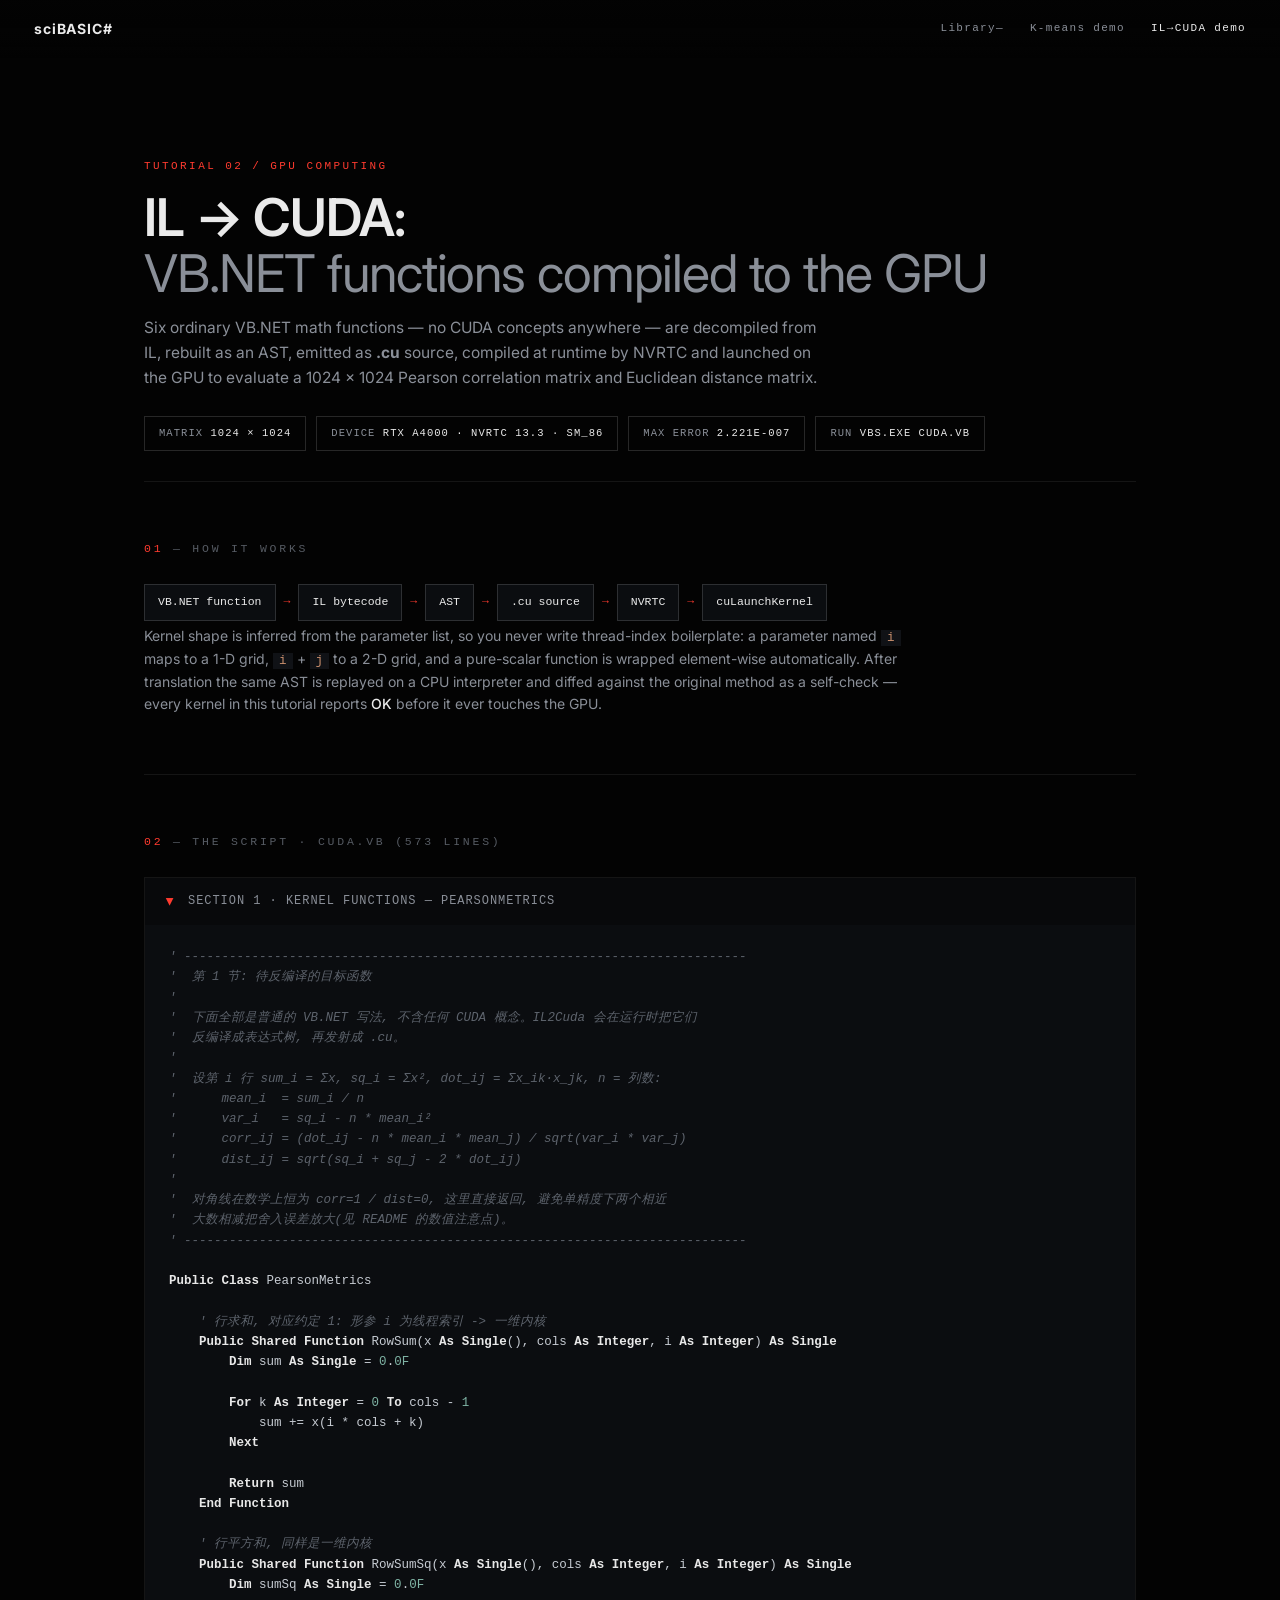
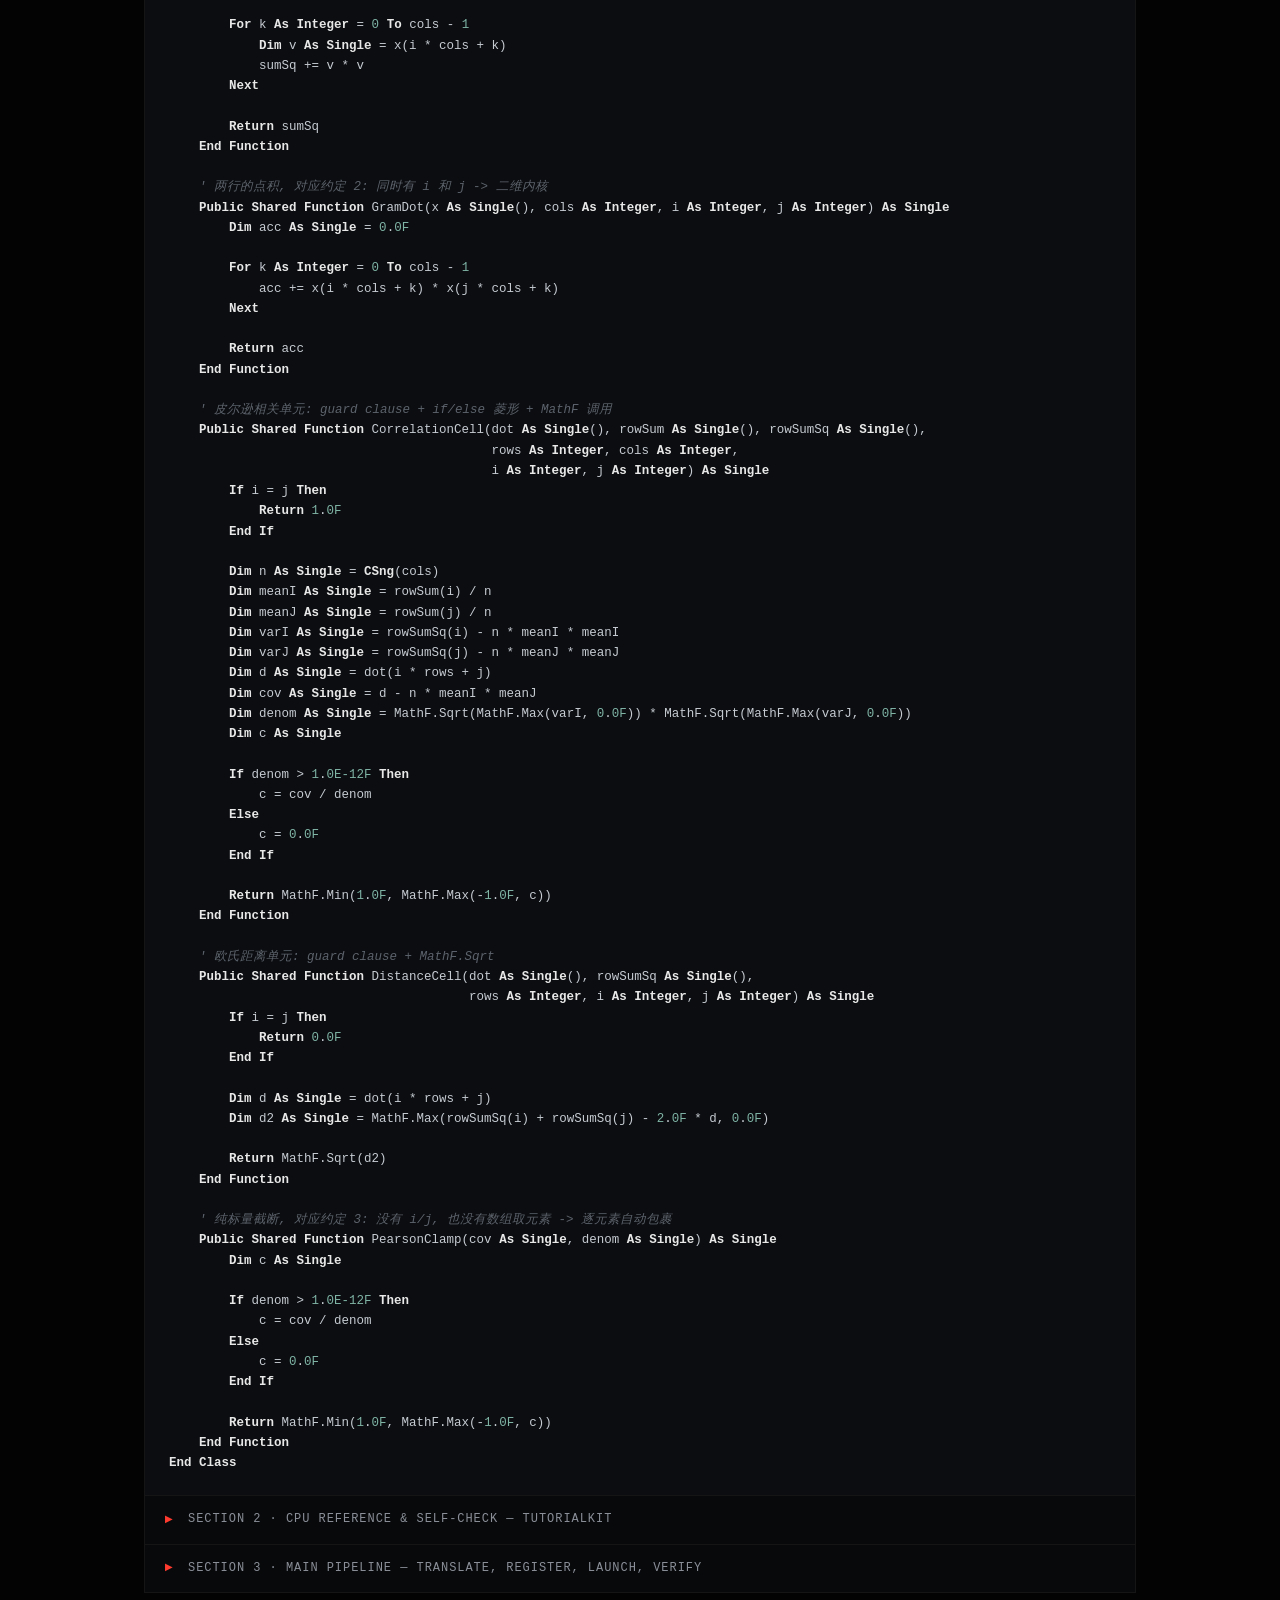
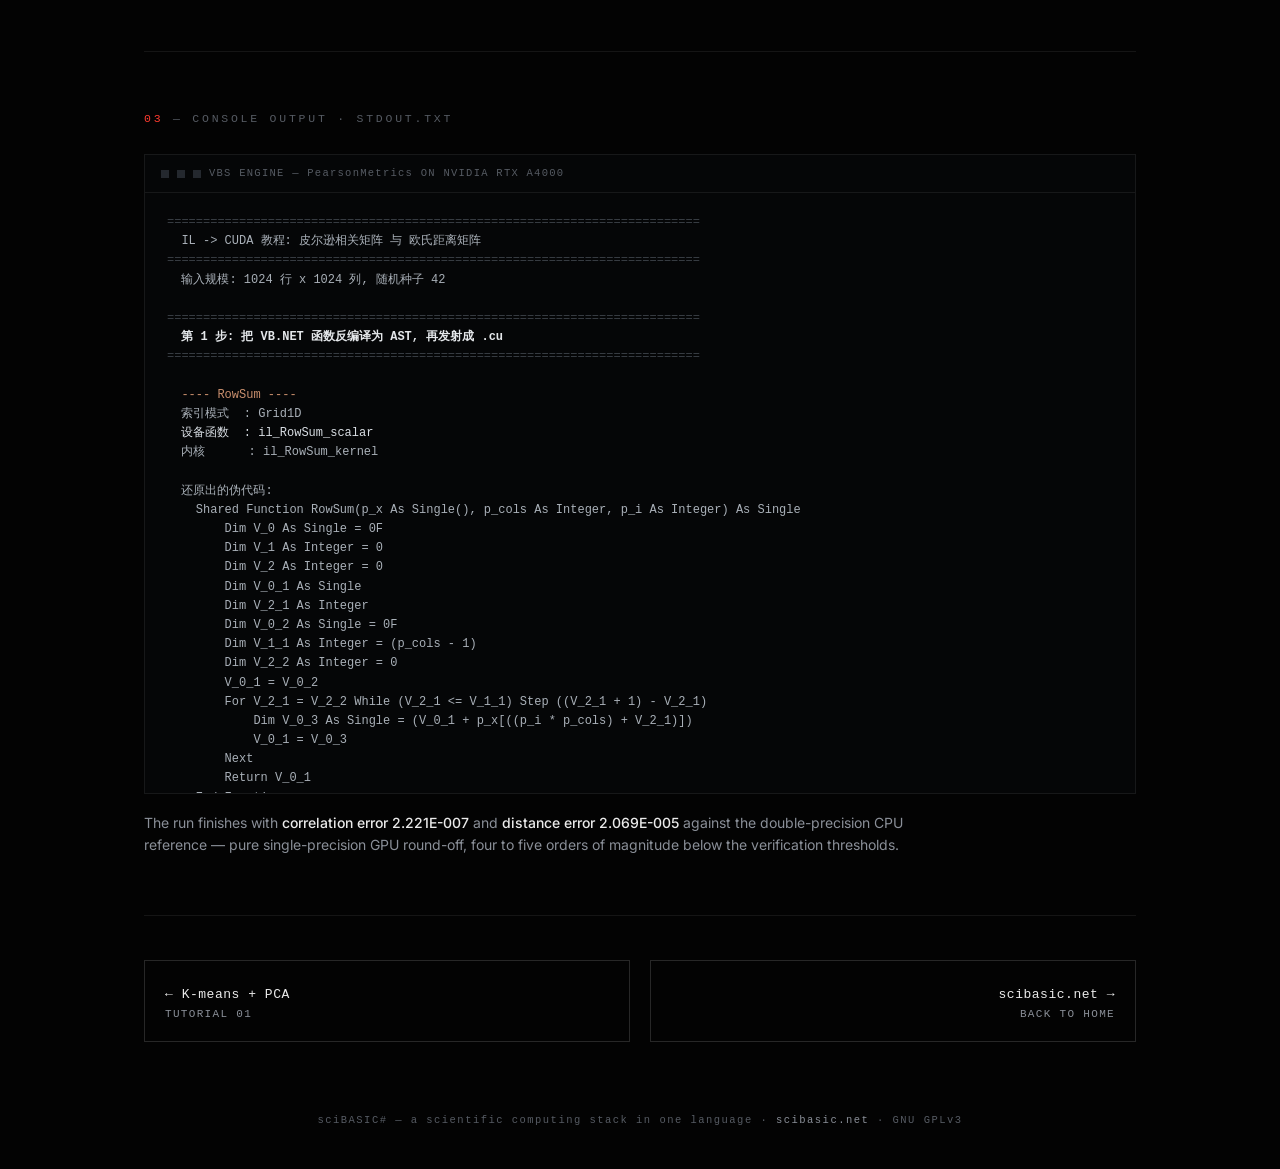
==== demo-cuda.html @ ac675697 "Rewrite index.html into a leaner landing page This edit overhauls index.html, shrinking it from672 t" ====
<!DOCTYPE html>
<html lang="en">
<head>
<meta charset="UTF-8" />
<meta name="viewport" content="width=device-width, initial-scale=1" />
<meta name="color-scheme" content="dark" />
<meta name="description" content="Compile plain VB.NET math functions to CUDA kernels at runtime: IL decompilation, AST, NVRTC and GPU launch in one script." />
<title>sciBASIC# — Tutorial: IL → CUDA, VB.NET on the GPU</title>
<link rel="preconnect" href="https://fonts.googleapis.com">
<link rel="preconnect" href="https://fonts.gstatic.com" crossorigin>
<link href="https://fonts.googleapis.com/css2?family=Inter:wght@400;500;600&display=swap" rel="stylesheet">
<style>
:root{--bg:#030303;--ink:#eaeaea;--dim:#8a8f98;--faint:#565b63;--hairline:rgba(255,255,255,.14);
--hairline2:rgba(255,255,255,.07);--red:#ff3b2f;--panel:#0b0d10;}
*{margin:0;padding:0;box-sizing:border-box}
html{scroll-behavior:smooth}
body{background:var(--bg);color:var(--ink);font-family:Inter,-apple-system,'Segoe UI',sans-serif;
font-size:15px;line-height:1.6;-webkit-font-smoothing:antialiased}
a{color:inherit;text-decoration:none}
.mono{font-family:ui-monospace, 'Cascadia Mono', 'JetBrains Mono', Consolas, 'Courier New', monospace}
/* top bar */
.topbar{position:fixed;inset:0 0 auto 0;z-index:50;display:flex;align-items:center;
justify-content:space-between;padding:18px 34px;background:linear-gradient(rgba(3,3,3,.92),rgba(3,3,3,.55) 70%,transparent)}
.brand{display:flex;align-items:center;gap:10px;font-size:14px;letter-spacing:.06em}
.brand img{width:20px;height:20px}
.topnav{display:flex;gap:26px;font-family:ui-monospace, 'Cascadia Mono', 'JetBrains Mono', Consolas, 'Courier New', monospace;font-size:11px;letter-spacing:.12em;color:var(--dim)}
.topnav a:hover{color:var(--ink)}
/* hero */
.wrap{max-width:1060px;margin:0 auto;padding:0 34px}
.hero{padding:158px 0 30px;border-bottom:1px solid var(--hairline2)}
.kicker{font-family:ui-monospace, 'Cascadia Mono', 'JetBrains Mono', Consolas, 'Courier New', monospace;font-size:11px;letter-spacing:.22em;color:var(--red)}
h1{font-size:clamp(30px,4.6vw,52px);font-weight:600;letter-spacing:-.02em;line-height:1.08;margin:14px 0 14px}
h1 .u{color:var(--dim);font-weight:400}
.lede{max-width:680px;color:var(--dim);font-size:15.5px}
.meta{display:flex;flex-wrap:wrap;gap:10px;margin-top:26px}
.meta div{border:1px solid var(--hairline);padding:8px 14px;font-family:ui-monospace, 'Cascadia Mono', 'JetBrains Mono', Consolas, 'Courier New', monospace;font-size:10.5px;
letter-spacing:.1em;color:var(--dim);text-transform:uppercase}
.meta b{color:var(--ink);font-weight:500}
/* sections */
section{padding:58px 0;border-bottom:1px solid var(--hairline2)}
h2{font-family:ui-monospace, 'Cascadia Mono', 'JetBrains Mono', Consolas, 'Courier New', monospace;font-size:11.5px;font-weight:500;letter-spacing:.24em;text-transform:uppercase;
color:var(--faint);margin-bottom:26px}
h2 em{font-style:normal;color:var(--red)}
/* code blocks */
.code{background:var(--panel);border:1px solid var(--hairline2);overflow-x:auto;
font-family:ui-monospace, 'Cascadia Mono', 'JetBrains Mono', Consolas, 'Courier New', monospace;font-size:12.5px;line-height:1.62;padding:22px 24px;color:#c6cbd2;tab-size:4}
.code pre{white-space:pre}
.k-kw{color:#e8e8e8;font-weight:600}.k-com{color:#5d636c;font-style:italic}
.k-str{color:#c98f6d}.k-num{color:#7fb3a4}.k-pre{color:#b58bd8}
details{border:1px solid var(--hairline2);border-top:none}
details:first-of-type{border-top:1px solid var(--hairline2)}
summary{cursor:pointer;list-style:none;display:flex;align-items:center;gap:14px;
padding:14px 20px;font-family:ui-monospace, 'Cascadia Mono', 'JetBrains Mono', Consolas, 'Courier New', monospace;font-size:12px;letter-spacing:.08em;color:var(--dim);
background:#08090b;user-select:none}
summary:hover{color:var(--ink)}
summary .arrow{color:var(--red);font-size:10px;transition:transform .25s}
details[open] .arrow{transform:rotate(90deg)}
details .code{border:none}
/* figure */
figure{margin:0}
figure img{display:block;width:100%;max-width:880px;border:1px solid var(--hairline2)}
figcaption{font-family:ui-monospace, 'Cascadia Mono', 'JetBrains Mono', Consolas, 'Courier New', monospace;font-size:11px;letter-spacing:.1em;color:var(--faint);margin-top:12px}
/* table */
.tblwrap{border:1px solid var(--hairline2);overflow-x:auto;max-height:480px;overflow-y:auto}
table{border-collapse:collapse;width:100%;font-family:ui-monospace, 'Cascadia Mono', 'JetBrains Mono', Consolas, 'Courier New', monospace;font-size:12px}
th{position:sticky;top:0;background:#101318;color:var(--dim);font-weight:500;letter-spacing:.08em;
text-align:left;padding:9px 16px;border-bottom:1px solid var(--hairline)}
td{padding:7px 16px;border-bottom:1px solid var(--hairline2);color:#b9bfc7;white-space:nowrap}
tr:hover td{background:#0d1014}
.badge{display:inline-block;min-width:20px;text-align:center;padding:0 6px;border:1px solid}
.badge.c1{color:#c0504d;border-color:#c0504d66}
.badge.c2{color:#4d84c0;border-color:#4d84c066}
.badge.c3{color:#7ba05b;border-color:#7ba05b66}
tr.more td{color:var(--faint);font-style:italic}
/* terminal */
.term{border:1px solid var(--hairline2);background:#050607}
.termbar{display:flex;align-items:center;gap:8px;padding:10px 16px;border-bottom:1px solid var(--hairline2);
font-family:ui-monospace, 'Cascadia Mono', 'JetBrains Mono', Consolas, 'Courier New', monospace;font-size:10.5px;letter-spacing:.12em;color:var(--faint)}
.termbar i{width:8px;height:8px;background:#24282e;display:inline-block}
.termscroll{max-height:600px;overflow:auto;padding:20px 22px;font-family:ui-monospace, 'Cascadia Mono', 'JetBrains Mono', Consolas, 'Courier New', monospace;font-size:12px;
line-height:1.6;color:#a9b0b8;white-space:pre}
.t-rule{color:#3a3f46}.t-title{color:#e4e7ea;font-weight:600}.t-sub{color:#c98f6d}
.t-ok{color:#7ec97e;font-weight:600}.t-fail{color:#ff6b6b;font-weight:600}.t-hl{color:#d9dee4}
/* prose */
.note{max-width:760px;color:var(--dim);font-size:14px}
.note b{color:var(--ink);font-weight:500}
.note code{font-family:ui-monospace, 'Cascadia Mono', 'JetBrains Mono', Consolas, 'Courier New', monospace;font-size:12.5px;color:#c98f6d;background:#101216;padding:1px 6px}
/* pipeline */
.pipe{display:flex;flex-wrap:wrap;gap:8px;align-items:center;font-family:ui-monospace, 'Cascadia Mono', 'JetBrains Mono', Consolas, 'Courier New', monospace;font-size:11.5px;margin:6px 0 4px}
.pipe span{border:1px solid var(--hairline);padding:8px 13px;color:var(--ink);background:#0b0d10}
.pipe i{color:var(--red);font-style:normal}
/* footer pager */
.pager{display:flex;justify-content:space-between;gap:20px;padding:44px 0 70px}
.pager a{flex:1;border:1px solid var(--hairline);padding:18px 20px;font-family:ui-monospace, 'Cascadia Mono', 'JetBrains Mono', Consolas, 'Courier New', monospace;font-size:11px;
letter-spacing:.12em;color:var(--dim);text-transform:uppercase;transition:border-color .25s,color .25s}
.pager a:hover{border-color:rgba(255,255,255,.45);color:var(--ink)}
.pager a b{display:block;color:var(--ink);font-weight:500;font-size:13px;letter-spacing:.04em;
text-transform:none;margin-top:6px}
.pager a.nx{text-align:right}
.foot{padding:0 34px 40px;text-align:center;font-family:ui-monospace, 'Cascadia Mono', 'JetBrains Mono', Consolas, 'Courier New', monospace;font-size:10.5px;
letter-spacing:.14em;color:var(--faint)}
.foot a{color:var(--dim)}.foot a:hover{color:var(--ink)}
@media(max-width:720px){.topbar{padding:14px 18px}.wrap{padding:0 18px}.hero{padding-top:120px}}
</style>
</head>
<body>

<header class="topbar">
  <a class="brand" href="./"><strong>sciBASIC#</strong></a>
  <nav class="topnav">
    <a href="https://github.com/xieguigang/sciBASIC" target="_blank" rel="noopener">Library—</a>
    <a href="demo-kmeans.html">K-means demo</a>
    <a href="demo-cuda.html" style="color:#eaeaea">IL&rarr;CUDA demo</a>
  </nav>
</header>
<main class="wrap">

<div class="hero">
  <div class="kicker">TUTORIAL 02 / GPU COMPUTING</div>
  <h1>IL &rarr; CUDA:<br /><span class="u">VB.NET functions compiled to the GPU</span></h1>
  <p class="lede">Six ordinary VB.NET math functions — no CUDA concepts anywhere — are
  decompiled from IL, rebuilt as an AST, emitted as <b>.cu</b> source, compiled at
  runtime by NVRTC and launched on the GPU to evaluate a 1024 × 1024 Pearson
  correlation matrix and Euclidean distance matrix.</p>
  <div class="meta">
    <div>matrix <b>1024 × 1024</b></div>
    <div>device <b>RTX A4000 · NVRTC 13.3 · sm_86</b></div>
    <div>max error <b>2.221E-007</b></div>
    <div>run <b>vbs.exe cuda.vb</b></div>
  </div>
</div>

<section>
  <h2><em>01</em> — How it works</h2>
  <div class="pipe">
    <span>VB.NET function</span><i>→</i>
    <span>IL bytecode</span><i>→</i>
    <span>AST</span><i>→</i>
    <span>.cu source</span><i>→</i>
    <span>NVRTC</span><i>→</i>
    <span>cuLaunchKernel</span>
  </div>
  <p class="note">Kernel shape is inferred from the parameter list, so you never write
  thread-index boilerplate: a parameter named <code>i</code> maps to a 1-D grid,
  <code>i</code> + <code>j</code> to a 2-D grid, and a pure-scalar function is wrapped
  element-wise automatically. After translation the same AST is replayed on a CPU
  interpreter and diffed against the original method as a self-check — every kernel
  in this tutorial reports <b>OK</b> before it ever touches the GPU.</p>
</section>

<section>
  <h2><em>02</em> — The script · cuda.vb (573 lines)</h2>
  <details open><summary><span class="arrow">▶</span>SECTION 1 · KERNEL FUNCTIONS — PEARSONMETRICS</summary><div class="code"><pre><span class="k-com">&#x27; ---------------------------------------------------------------------------</span>
<span class="k-com">&#x27;  第 1 节: 待反编译的目标函数</span>
<span class="k-com">&#x27;</span>
<span class="k-com">&#x27;  下面全部是普通的 VB.NET 写法, 不含任何 CUDA 概念。IL2Cuda 会在运行时把它们</span>
<span class="k-com">&#x27;  反编译成表达式树, 再发射成 .cu。</span>
<span class="k-com">&#x27;</span>
<span class="k-com">&#x27;  设第 i 行 sum_i = Σx, sq_i = Σx², dot_ij = Σx_ik·x_jk, n = 列数:</span>
<span class="k-com">&#x27;      mean_i  = sum_i / n</span>
<span class="k-com">&#x27;      var_i   = sq_i - n * mean_i²</span>
<span class="k-com">&#x27;      corr_ij = (dot_ij - n * mean_i * mean_j) / sqrt(var_i * var_j)</span>
<span class="k-com">&#x27;      dist_ij = sqrt(sq_i + sq_j - 2 * dot_ij)</span>
<span class="k-com">&#x27;</span>
<span class="k-com">&#x27;  对角线在数学上恒为 corr=1 / dist=0, 这里直接返回, 避免单精度下两个相近</span>
<span class="k-com">&#x27;  大数相减把舍入误差放大(见 README 的数值注意点)。</span>
<span class="k-com">&#x27; ---------------------------------------------------------------------------</span>

<span class="k-kw">Public</span> <span class="k-kw">Class</span> PearsonMetrics

    <span class="k-com">&#x27; 行求和, 对应约定 1: 形参 i 为线程索引 -&gt; 一维内核</span>
    <span class="k-kw">Public</span> <span class="k-kw">Shared</span> <span class="k-kw">Function</span> RowSum(x <span class="k-kw">As</span> <span class="k-kw">Single</span>(), cols <span class="k-kw">As</span> <span class="k-kw">Integer</span>, i <span class="k-kw">As</span> <span class="k-kw">Integer</span>) <span class="k-kw">As</span> <span class="k-kw">Single</span>
        <span class="k-kw">Dim</span> sum <span class="k-kw">As</span> <span class="k-kw">Single</span> = <span class="k-num">0</span>.<span class="k-num">0F</span>

        <span class="k-kw">For</span> k <span class="k-kw">As</span> <span class="k-kw">Integer</span> = <span class="k-num">0</span> <span class="k-kw">To</span> cols - <span class="k-num">1</span>
            sum += x(i * cols + k)
        <span class="k-kw">Next</span>

        <span class="k-kw">Return</span> sum
    <span class="k-kw">End</span> <span class="k-kw">Function</span>

    <span class="k-com">&#x27; 行平方和, 同样是一维内核</span>
    <span class="k-kw">Public</span> <span class="k-kw">Shared</span> <span class="k-kw">Function</span> RowSumSq(x <span class="k-kw">As</span> <span class="k-kw">Single</span>(), cols <span class="k-kw">As</span> <span class="k-kw">Integer</span>, i <span class="k-kw">As</span> <span class="k-kw">Integer</span>) <span class="k-kw">As</span> <span class="k-kw">Single</span>
        <span class="k-kw">Dim</span> sumSq <span class="k-kw">As</span> <span class="k-kw">Single</span> = <span class="k-num">0</span>.<span class="k-num">0F</span>

        <span class="k-kw">For</span> k <span class="k-kw">As</span> <span class="k-kw">Integer</span> = <span class="k-num">0</span> <span class="k-kw">To</span> cols - <span class="k-num">1</span>
            <span class="k-kw">Dim</span> v <span class="k-kw">As</span> <span class="k-kw">Single</span> = x(i * cols + k)
            sumSq += v * v
        <span class="k-kw">Next</span>

        <span class="k-kw">Return</span> sumSq
    <span class="k-kw">End</span> <span class="k-kw">Function</span>

    <span class="k-com">&#x27; 两行的点积, 对应约定 2: 同时有 i 和 j -&gt; 二维内核</span>
    <span class="k-kw">Public</span> <span class="k-kw">Shared</span> <span class="k-kw">Function</span> GramDot(x <span class="k-kw">As</span> <span class="k-kw">Single</span>(), cols <span class="k-kw">As</span> <span class="k-kw">Integer</span>, i <span class="k-kw">As</span> <span class="k-kw">Integer</span>, j <span class="k-kw">As</span> <span class="k-kw">Integer</span>) <span class="k-kw">As</span> <span class="k-kw">Single</span>
        <span class="k-kw">Dim</span> acc <span class="k-kw">As</span> <span class="k-kw">Single</span> = <span class="k-num">0</span>.<span class="k-num">0F</span>

        <span class="k-kw">For</span> k <span class="k-kw">As</span> <span class="k-kw">Integer</span> = <span class="k-num">0</span> <span class="k-kw">To</span> cols - <span class="k-num">1</span>
            acc += x(i * cols + k) * x(j * cols + k)
        <span class="k-kw">Next</span>

        <span class="k-kw">Return</span> acc
    <span class="k-kw">End</span> <span class="k-kw">Function</span>

    <span class="k-com">&#x27; 皮尔逊相关单元: guard clause + if/else 菱形 + MathF 调用</span>
    <span class="k-kw">Public</span> <span class="k-kw">Shared</span> <span class="k-kw">Function</span> CorrelationCell(dot <span class="k-kw">As</span> <span class="k-kw">Single</span>(), rowSum <span class="k-kw">As</span> <span class="k-kw">Single</span>(), rowSumSq <span class="k-kw">As</span> <span class="k-kw">Single</span>(),
                                           rows <span class="k-kw">As</span> <span class="k-kw">Integer</span>, cols <span class="k-kw">As</span> <span class="k-kw">Integer</span>,
                                           i <span class="k-kw">As</span> <span class="k-kw">Integer</span>, j <span class="k-kw">As</span> <span class="k-kw">Integer</span>) <span class="k-kw">As</span> <span class="k-kw">Single</span>
        <span class="k-kw">If</span> i = j <span class="k-kw">Then</span>
            <span class="k-kw">Return</span> <span class="k-num">1</span>.<span class="k-num">0F</span>
        <span class="k-kw">End</span> <span class="k-kw">If</span>

        <span class="k-kw">Dim</span> n <span class="k-kw">As</span> <span class="k-kw">Single</span> = <span class="k-kw">CSng</span>(cols)
        <span class="k-kw">Dim</span> meanI <span class="k-kw">As</span> <span class="k-kw">Single</span> = rowSum(i) / n
        <span class="k-kw">Dim</span> meanJ <span class="k-kw">As</span> <span class="k-kw">Single</span> = rowSum(j) / n
        <span class="k-kw">Dim</span> varI <span class="k-kw">As</span> <span class="k-kw">Single</span> = rowSumSq(i) - n * meanI * meanI
        <span class="k-kw">Dim</span> varJ <span class="k-kw">As</span> <span class="k-kw">Single</span> = rowSumSq(j) - n * meanJ * meanJ
        <span class="k-kw">Dim</span> d <span class="k-kw">As</span> <span class="k-kw">Single</span> = dot(i * rows + j)
        <span class="k-kw">Dim</span> cov <span class="k-kw">As</span> <span class="k-kw">Single</span> = d - n * meanI * meanJ
        <span class="k-kw">Dim</span> denom <span class="k-kw">As</span> <span class="k-kw">Single</span> = MathF.Sqrt(MathF.Max(varI, <span class="k-num">0</span>.<span class="k-num">0F</span>)) * MathF.Sqrt(MathF.Max(varJ, <span class="k-num">0</span>.<span class="k-num">0F</span>))
        <span class="k-kw">Dim</span> c <span class="k-kw">As</span> <span class="k-kw">Single</span>

        <span class="k-kw">If</span> denom &gt; <span class="k-num">1</span>.<span class="k-num">0E-12F</span> <span class="k-kw">Then</span>
            c = cov / denom
        <span class="k-kw">Else</span>
            c = <span class="k-num">0</span>.<span class="k-num">0F</span>
        <span class="k-kw">End</span> <span class="k-kw">If</span>

        <span class="k-kw">Return</span> MathF.Min(<span class="k-num">1</span>.<span class="k-num">0F</span>, MathF.Max(-<span class="k-num">1</span>.<span class="k-num">0F</span>, c))
    <span class="k-kw">End</span> <span class="k-kw">Function</span>

    <span class="k-com">&#x27; 欧氏距离单元: guard clause + MathF.Sqrt</span>
    <span class="k-kw">Public</span> <span class="k-kw">Shared</span> <span class="k-kw">Function</span> DistanceCell(dot <span class="k-kw">As</span> <span class="k-kw">Single</span>(), rowSumSq <span class="k-kw">As</span> <span class="k-kw">Single</span>(),
                                        rows <span class="k-kw">As</span> <span class="k-kw">Integer</span>, i <span class="k-kw">As</span> <span class="k-kw">Integer</span>, j <span class="k-kw">As</span> <span class="k-kw">Integer</span>) <span class="k-kw">As</span> <span class="k-kw">Single</span>
        <span class="k-kw">If</span> i = j <span class="k-kw">Then</span>
            <span class="k-kw">Return</span> <span class="k-num">0</span>.<span class="k-num">0F</span>
        <span class="k-kw">End</span> <span class="k-kw">If</span>

        <span class="k-kw">Dim</span> d <span class="k-kw">As</span> <span class="k-kw">Single</span> = dot(i * rows + j)
        <span class="k-kw">Dim</span> d2 <span class="k-kw">As</span> <span class="k-kw">Single</span> = MathF.Max(rowSumSq(i) + rowSumSq(j) - <span class="k-num">2</span>.<span class="k-num">0F</span> * d, <span class="k-num">0</span>.<span class="k-num">0F</span>)

        <span class="k-kw">Return</span> MathF.Sqrt(d2)
    <span class="k-kw">End</span> <span class="k-kw">Function</span>

    <span class="k-com">&#x27; 纯标量截断, 对应约定 3: 没有 i/j, 也没有数组取元素 -&gt; 逐元素自动包裹</span>
    <span class="k-kw">Public</span> <span class="k-kw">Shared</span> <span class="k-kw">Function</span> PearsonClamp(cov <span class="k-kw">As</span> <span class="k-kw">Single</span>, denom <span class="k-kw">As</span> <span class="k-kw">Single</span>) <span class="k-kw">As</span> <span class="k-kw">Single</span>
        <span class="k-kw">Dim</span> c <span class="k-kw">As</span> <span class="k-kw">Single</span>

        <span class="k-kw">If</span> denom &gt; <span class="k-num">1</span>.<span class="k-num">0E-12F</span> <span class="k-kw">Then</span>
            c = cov / denom
        <span class="k-kw">Else</span>
            c = <span class="k-num">0</span>.<span class="k-num">0F</span>
        <span class="k-kw">End</span> <span class="k-kw">If</span>

        <span class="k-kw">Return</span> MathF.Min(<span class="k-num">1</span>.<span class="k-num">0F</span>, MathF.Max(-<span class="k-num">1</span>.<span class="k-num">0F</span>, c))
    <span class="k-kw">End</span> <span class="k-kw">Function</span>
<span class="k-kw">End</span> <span class="k-kw">Class</span>
</pre></div></details><details><summary><span class="arrow">▶</span>SECTION 2 · CPU REFERENCE & SELF-CHECK — TUTORIALKIT</summary><div class="code"><pre><span class="k-com">&#x27; ---------------------------------------------------------------------------</span>
<span class="k-com">&#x27;  第 2 节: 教程用的辅助代码(目标方法清单 / CPU 参考实现 / 排版 / 自检)</span>
<span class="k-com">&#x27; ---------------------------------------------------------------------------</span>

<span class="k-kw">Public</span> <span class="k-kw">Class</span> TutorialKit

    <span class="k-com">&#x27;&#x27;&#x27; 全部待反编译的目标方法</span>
    <span class="k-kw">Public</span> <span class="k-kw">Shared</span> <span class="k-kw">Function</span> Targets() <span class="k-kw">As</span> MethodInfo()
        <span class="k-kw">Dim</span> t <span class="k-kw">As</span> Type = GetType(PearsonMetrics)

        <span class="k-kw">Return</span> <span class="k-kw">New</span> MethodInfo() {
            t.GetMethod(<span class="k-str">&quot;RowSum&quot;</span>),
            t.GetMethod(<span class="k-str">&quot;RowSumSq&quot;</span>),
            t.GetMethod(<span class="k-str">&quot;GramDot&quot;</span>),
            t.GetMethod(<span class="k-str">&quot;CorrelationCell&quot;</span>),
            t.GetMethod(<span class="k-str">&quot;DistanceCell&quot;</span>),
            t.GetMethod(<span class="k-str">&quot;PearsonClamp&quot;</span>)
        }
    <span class="k-kw">End</span> <span class="k-kw">Function</span>

    <span class="k-com">&#x27;&#x27;&#x27; 造一个可复现的随机矩阵(行主序)</span>
    <span class="k-kw">Public</span> <span class="k-kw">Shared</span> <span class="k-kw">Function</span> MakeMatrix(rows <span class="k-kw">As</span> <span class="k-kw">Integer</span>, cols <span class="k-kw">As</span> <span class="k-kw">Integer</span>, seed <span class="k-kw">As</span> <span class="k-kw">Integer</span>) <span class="k-kw">As</span> <span class="k-kw">Single</span>()
        <span class="k-kw">Dim</span> rnd <span class="k-kw">As</span> <span class="k-kw">New</span> Random(seed)
        <span class="k-kw">Dim</span> data(rows * cols - <span class="k-num">1</span>) <span class="k-kw">As</span> <span class="k-kw">Single</span>

        <span class="k-kw">For</span> i <span class="k-kw">As</span> <span class="k-kw">Integer</span> = <span class="k-num">0</span> <span class="k-kw">To</span> data.Length - <span class="k-num">1</span>
            data(i) = <span class="k-kw">CSng</span>(rnd.NextDouble() * <span class="k-num">2</span>.<span class="k-num">0</span> - <span class="k-num">1</span>.<span class="k-num">0</span>)
        <span class="k-kw">Next</span>

        <span class="k-kw">Return</span> data
    <span class="k-kw">End</span> <span class="k-kw">Function</span>

    <span class="k-com">&#x27;&#x27;&#x27; 为解释求值自检造一组下标合法、数值不退化的样例参数</span>
    <span class="k-kw">Public</span> <span class="k-kw">Shared</span> <span class="k-kw">Function</span> SampleArgs(m <span class="k-kw">As</span> MethodInfo) <span class="k-kw">As</span> <span class="k-kw">Object</span>()
        <span class="k-kw">Dim</span> ps <span class="k-kw">As</span> ParameterInfo() = m.GetParameters()
        <span class="k-kw">Dim</span> args(ps.Length - <span class="k-num">1</span>) <span class="k-kw">As</span> <span class="k-kw">Object</span>

        <span class="k-kw">For</span> i <span class="k-kw">As</span> <span class="k-kw">Integer</span> = <span class="k-num">0</span> <span class="k-kw">To</span> ps.Length - <span class="k-num">1</span>
            <span class="k-kw">Dim</span> p <span class="k-kw">As</span> ParameterInfo = ps(i)
            <span class="k-kw">Dim</span> lower <span class="k-kw">As</span> <span class="k-kw">String</span> = p.Name.ToLowerInvariant()

            <span class="k-kw">If</span> p.ParameterType.IsArray <span class="k-kw">Then</span>
                <span class="k-kw">Dim</span> data(<span class="k-num">255</span>) <span class="k-kw">As</span> <span class="k-kw">Single</span>

                <span class="k-kw">For</span> k <span class="k-kw">As</span> <span class="k-kw">Integer</span> = <span class="k-num">0</span> <span class="k-kw">To</span> <span class="k-num">255</span>
                    data(k) = <span class="k-kw">CSng</span>((k <span class="k-kw">Mod</span> <span class="k-num">17</span>) - <span class="k-num">8</span>) * <span class="k-num">0</span>.<span class="k-num">5F</span>
                <span class="k-kw">Next</span>

                args(i) = data
            <span class="k-kw">ElseIf</span> p.ParameterType = GetType(<span class="k-kw">Single</span>) <span class="k-kw">Then</span>
                args(i) = <span class="k-num">1</span>.<span class="k-num">5F</span>
            <span class="k-kw">ElseIf</span> p.ParameterType = GetType(<span class="k-kw">Integer</span>) <span class="k-kw">Then</span>
                <span class="k-kw">Select</span> <span class="k-kw">Case</span> lower
                    <span class="k-kw">Case</span> <span class="k-str">&quot;cols&quot;</span> : args(i) = <span class="k-num">8</span>
                    <span class="k-kw">Case</span> <span class="k-str">&quot;rows&quot;</span> : args(i) = <span class="k-num">16</span>
                    <span class="k-kw">Case</span> <span class="k-str">&quot;i&quot;</span> : args(i) = <span class="k-num">2</span>
                    <span class="k-kw">Case</span> <span class="k-str">&quot;j&quot;</span> : args(i) = <span class="k-num">5</span>
                    <span class="k-kw">Case</span> <span class="k-kw">Else</span> : args(i) = <span class="k-num">3</span>
                <span class="k-kw">End</span> <span class="k-kw">Select</span>
            <span class="k-kw">End</span> <span class="k-kw">If</span>
        <span class="k-kw">Next</span>

        <span class="k-kw">Return</span> args
    <span class="k-kw">End</span> <span class="k-kw">Function</span>

    <span class="k-com">&#x27;&#x27;&#x27; CPU 参考实现: 皮尔逊相关矩阵(双精度两遍算法)</span>
    <span class="k-kw">Public</span> <span class="k-kw">Shared</span> <span class="k-kw">Function</span> CpuCorrelation(data <span class="k-kw">As</span> <span class="k-kw">Single</span>(), rows <span class="k-kw">As</span> <span class="k-kw">Integer</span>, cols <span class="k-kw">As</span> <span class="k-kw">Integer</span>) <span class="k-kw">As</span> <span class="k-kw">Double</span>()
        <span class="k-kw">Dim</span> n <span class="k-kw">As</span> <span class="k-kw">Double</span> = cols
        <span class="k-kw">Dim</span> mean(rows - <span class="k-num">1</span>) <span class="k-kw">As</span> <span class="k-kw">Double</span>
        <span class="k-kw">Dim</span> sd(rows - <span class="k-num">1</span>) <span class="k-kw">As</span> <span class="k-kw">Double</span>

        <span class="k-kw">For</span> i <span class="k-kw">As</span> <span class="k-kw">Integer</span> = <span class="k-num">0</span> <span class="k-kw">To</span> rows - <span class="k-num">1</span>
            <span class="k-kw">Dim</span> s <span class="k-kw">As</span> <span class="k-kw">Double</span> = <span class="k-num">0</span>
            <span class="k-kw">Dim</span> sq <span class="k-kw">As</span> <span class="k-kw">Double</span> = <span class="k-num">0</span>

            <span class="k-kw">For</span> k <span class="k-kw">As</span> <span class="k-kw">Integer</span> = <span class="k-num">0</span> <span class="k-kw">To</span> cols - <span class="k-num">1</span>
                <span class="k-kw">Dim</span> v <span class="k-kw">As</span> <span class="k-kw">Double</span> = data(i * cols + k)
                s += v
                sq += v * v
            <span class="k-kw">Next</span>

            mean(i) = s / n
            sd(i) = System.Math.Sqrt(System.Math.Max(sq - n * mean(i) * mean(i), <span class="k-num">0</span>.<span class="k-num">0</span>))
        <span class="k-kw">Next</span>

        <span class="k-kw">Dim</span> out(rows * rows - <span class="k-num">1</span>) <span class="k-kw">As</span> <span class="k-kw">Double</span>

        <span class="k-kw">For</span> i <span class="k-kw">As</span> <span class="k-kw">Integer</span> = <span class="k-num">0</span> <span class="k-kw">To</span> rows - <span class="k-num">1</span>
            <span class="k-kw">For</span> j <span class="k-kw">As</span> <span class="k-kw">Integer</span> = <span class="k-num">0</span> <span class="k-kw">To</span> rows - <span class="k-num">1</span>
                <span class="k-kw">Dim</span> d <span class="k-kw">As</span> <span class="k-kw">Double</span> = <span class="k-num">0</span>

                <span class="k-kw">For</span> k <span class="k-kw">As</span> <span class="k-kw">Integer</span> = <span class="k-num">0</span> <span class="k-kw">To</span> cols - <span class="k-num">1</span>
                    d += data(i * cols + k) * data(j * cols + k)
                <span class="k-kw">Next</span>

                <span class="k-kw">Dim</span> cov <span class="k-kw">As</span> <span class="k-kw">Double</span> = d - n * mean(i) * mean(j)
                <span class="k-kw">Dim</span> den <span class="k-kw">As</span> <span class="k-kw">Double</span> = sd(i) * sd(j)
                <span class="k-kw">Dim</span> c <span class="k-kw">As</span> <span class="k-kw">Double</span> = <span class="k-kw">If</span>(den &gt; <span class="k-num">0</span>.<span class="k-num">0</span>, cov / den, <span class="k-num">0</span>.<span class="k-num">0</span>)

                out(i * rows + j) = <span class="k-kw">If</span>(i = j, <span class="k-num">1</span>.<span class="k-num">0</span>, System.Math.Min(<span class="k-num">1</span>.<span class="k-num">0</span>, System.Math.Max(-<span class="k-num">1</span>.<span class="k-num">0</span>, c)))
            <span class="k-kw">Next</span>
        <span class="k-kw">Next</span>

        <span class="k-kw">Return</span> out
    <span class="k-kw">End</span> <span class="k-kw">Function</span>

    <span class="k-com">&#x27;&#x27;&#x27; CPU 参考实现: 欧氏距离矩阵</span>
    <span class="k-kw">Public</span> <span class="k-kw">Shared</span> <span class="k-kw">Function</span> CpuDistance(data <span class="k-kw">As</span> <span class="k-kw">Single</span>(), rows <span class="k-kw">As</span> <span class="k-kw">Integer</span>, cols <span class="k-kw">As</span> <span class="k-kw">Integer</span>) <span class="k-kw">As</span> <span class="k-kw">Double</span>()
        <span class="k-kw">Dim</span> sq(rows - <span class="k-num">1</span>) <span class="k-kw">As</span> <span class="k-kw">Double</span>

        <span class="k-kw">For</span> i <span class="k-kw">As</span> <span class="k-kw">Integer</span> = <span class="k-num">0</span> <span class="k-kw">To</span> rows - <span class="k-num">1</span>
            <span class="k-kw">Dim</span> s <span class="k-kw">As</span> <span class="k-kw">Double</span> = <span class="k-num">0</span>

            <span class="k-kw">For</span> k <span class="k-kw">As</span> <span class="k-kw">Integer</span> = <span class="k-num">0</span> <span class="k-kw">To</span> cols - <span class="k-num">1</span>
                <span class="k-kw">Dim</span> v <span class="k-kw">As</span> <span class="k-kw">Double</span> = data(i * cols + k)
                s += v * v
            <span class="k-kw">Next</span>

            sq(i) = s
        <span class="k-kw">Next</span>

        <span class="k-kw">Dim</span> out(rows * rows - <span class="k-num">1</span>) <span class="k-kw">As</span> <span class="k-kw">Double</span>

        <span class="k-kw">For</span> i <span class="k-kw">As</span> <span class="k-kw">Integer</span> = <span class="k-num">0</span> <span class="k-kw">To</span> rows - <span class="k-num">1</span>
            <span class="k-kw">For</span> j <span class="k-kw">As</span> <span class="k-kw">Integer</span> = <span class="k-num">0</span> <span class="k-kw">To</span> rows - <span class="k-num">1</span>
                <span class="k-kw">Dim</span> d <span class="k-kw">As</span> <span class="k-kw">Double</span> = <span class="k-num">0</span>

                <span class="k-kw">For</span> k <span class="k-kw">As</span> <span class="k-kw">Integer</span> = <span class="k-num">0</span> <span class="k-kw">To</span> cols - <span class="k-num">1</span>
                    d += data(i * cols + k) * data(j * cols + k)
                <span class="k-kw">Next</span>

                out(i * rows + j) = <span class="k-kw">If</span>(i = j, <span class="k-num">0</span>.<span class="k-num">0</span>,
                    System.Math.Sqrt(System.Math.Max(sq(i) + sq(j) - <span class="k-num">2</span>.<span class="k-num">0</span> * d, <span class="k-num">0</span>.<span class="k-num">0</span>)))
            <span class="k-kw">Next</span>
        <span class="k-kw">Next</span>

        <span class="k-kw">Return</span> out
    <span class="k-kw">End</span> <span class="k-kw">Function</span>

    <span class="k-com">&#x27;&#x27;&#x27; GPU 结果与 CPU 参考值之间的最大绝对误差</span>
    <span class="k-kw">Public</span> <span class="k-kw">Shared</span> <span class="k-kw">Function</span> MaxError(got <span class="k-kw">As</span> <span class="k-kw">Single</span>(), expect <span class="k-kw">As</span> <span class="k-kw">Double</span>()) <span class="k-kw">As</span> <span class="k-kw">Double</span>
        <span class="k-kw">Dim</span> maxDiff <span class="k-kw">As</span> <span class="k-kw">Double</span> = <span class="k-num">0</span>

        <span class="k-kw">For</span> i <span class="k-kw">As</span> <span class="k-kw">Integer</span> = <span class="k-num">0</span> <span class="k-kw">To</span> got.Length - <span class="k-num">1</span>
            <span class="k-kw">Dim</span> diff <span class="k-kw">As</span> <span class="k-kw">Double</span> = System.Math.Abs(<span class="k-kw">CDbl</span>(got(i)) - expect(i))

            <span class="k-kw">If</span> diff &gt; maxDiff <span class="k-kw">Then</span>
                maxDiff = diff
            <span class="k-kw">End</span> <span class="k-kw">If</span>
        <span class="k-kw">Next</span>

        <span class="k-kw">Return</span> maxDiff
    <span class="k-kw">End</span> <span class="k-kw">Function</span>

    <span class="k-com">&#x27;&#x27;&#x27; GPU 结果与同为单精度的参考值之间的最大绝对误差</span>
    <span class="k-kw">Public</span> <span class="k-kw">Shared</span> <span class="k-kw">Function</span> MaxErrorSingle(got <span class="k-kw">As</span> <span class="k-kw">Single</span>(), expect <span class="k-kw">As</span> <span class="k-kw">Single</span>()) <span class="k-kw">As</span> <span class="k-kw">Double</span>
        <span class="k-kw">Dim</span> maxDiff <span class="k-kw">As</span> <span class="k-kw">Double</span> = <span class="k-num">0</span>

        <span class="k-kw">For</span> i <span class="k-kw">As</span> <span class="k-kw">Integer</span> = <span class="k-num">0</span> <span class="k-kw">To</span> got.Length - <span class="k-num">1</span>
            <span class="k-kw">Dim</span> diff <span class="k-kw">As</span> <span class="k-kw">Double</span> = System.Math.Abs(<span class="k-kw">CDbl</span>(got(i)) - <span class="k-kw">CDbl</span>(expect(i)))

            <span class="k-kw">If</span> diff &gt; maxDiff <span class="k-kw">Then</span>
                maxDiff = diff
            <span class="k-kw">End</span> <span class="k-kw">If</span>
        <span class="k-kw">Next</span>

        <span class="k-kw">Return</span> maxDiff
    <span class="k-kw">End</span> <span class="k-kw">Function</span>

    <span class="k-com">&#x27;&#x27;&#x27; 双精度参考值转单精度, 便于复用同一套预览排版</span>
    <span class="k-kw">Public</span> <span class="k-kw">Shared</span> <span class="k-kw">Function</span> ToSingle(source <span class="k-kw">As</span> <span class="k-kw">Double</span>()) <span class="k-kw">As</span> <span class="k-kw">Single</span>()
        <span class="k-kw">Dim</span> out(source.Length - <span class="k-num">1</span>) <span class="k-kw">As</span> <span class="k-kw">Single</span>

        <span class="k-kw">For</span> i <span class="k-kw">As</span> <span class="k-kw">Integer</span> = <span class="k-num">0</span> <span class="k-kw">To</span> source.Length - <span class="k-num">1</span>
            out(i) = <span class="k-kw">CSng</span>(source(i))
        <span class="k-kw">Next</span>

        <span class="k-kw">Return</span> out
    <span class="k-kw">End</span> <span class="k-kw">Function</span>

    <span class="k-com">&#x27;&#x27;&#x27; 分节标题</span>
    <span class="k-kw">Public</span> <span class="k-kw">Shared</span> <span class="k-kw">Sub</span> PrintTitle(text <span class="k-kw">As</span> <span class="k-kw">String</span>)
        <span class="k-kw">Call</span> Console.WriteLine()
        <span class="k-kw">Call</span> Console.WriteLine(<span class="k-kw">New</span> <span class="k-kw">String</span>(<span class="k-str">&quot;=&quot;</span>c, <span class="k-num">74</span>))
        <span class="k-kw">Call</span> Console.WriteLine(<span class="k-str">&quot;  &quot;</span> &amp; text)
        <span class="k-kw">Call</span> Console.WriteLine(<span class="k-kw">New</span> <span class="k-kw">String</span>(<span class="k-str">&quot;=&quot;</span>c, <span class="k-num">74</span>))
    <span class="k-kw">End</span> <span class="k-kw">Sub</span>

    <span class="k-com">&#x27;&#x27;&#x27; 缩进打印一段多行文本(伪代码 / CUDA 源码)</span>
    <span class="k-kw">Public</span> <span class="k-kw">Shared</span> <span class="k-kw">Sub</span> PrintBlock(text <span class="k-kw">As</span> <span class="k-kw">String</span>, indent <span class="k-kw">As</span> <span class="k-kw">String</span>)
        <span class="k-kw">Dim</span> lines <span class="k-kw">As</span> <span class="k-kw">String</span>() = Regex.Split(text, <span class="k-str">&quot;\r\n|\r|\n&quot;</span>)

        <span class="k-kw">For</span> <span class="k-kw">Each</span> line <span class="k-kw">As</span> <span class="k-kw">String</span> <span class="k-kw">In</span> lines
            <span class="k-kw">Call</span> Console.WriteLine(indent &amp; line)
        <span class="k-kw">Next</span>
    <span class="k-kw">End</span> <span class="k-kw">Sub</span>

    <span class="k-com">&#x27;&#x27;&#x27; 打印结果矩阵的左上角 n x n</span>
    <span class="k-kw">Public</span> <span class="k-kw">Shared</span> <span class="k-kw">Sub</span> PrintMatrix(title <span class="k-kw">As</span> <span class="k-kw">String</span>, m <span class="k-kw">As</span> <span class="k-kw">Single</span>(), rows <span class="k-kw">As</span> <span class="k-kw">Integer</span>, n <span class="k-kw">As</span> <span class="k-kw">Integer</span>)
        <span class="k-kw">Call</span> Console.WriteLine(<span class="k-str">&quot;  &quot;</span> &amp; title)

        <span class="k-kw">For</span> i <span class="k-kw">As</span> <span class="k-kw">Integer</span> = <span class="k-num">0</span> <span class="k-kw">To</span> n - <span class="k-num">1</span>
            <span class="k-kw">Dim</span> line <span class="k-kw">As</span> <span class="k-kw">New</span> StringBuilder()

            <span class="k-kw">For</span> j <span class="k-kw">As</span> <span class="k-kw">Integer</span> = <span class="k-num">0</span> <span class="k-kw">To</span> n - <span class="k-num">1</span>
                <span class="k-kw">Call</span> line.Append(m(i * rows + j).ToString(<span class="k-str">&quot;F4&quot;</span>).PadLeft(<span class="k-num">10</span>))
            <span class="k-kw">Next</span>

            <span class="k-kw">Call</span> Console.WriteLine(<span class="k-str">&quot;    &quot;</span> &amp; line.ToString())
        <span class="k-kw">Next</span>
    <span class="k-kw">End</span> <span class="k-kw">Sub</span>
<span class="k-kw">End</span> <span class="k-kw">Class</span>
</pre></div></details><details><summary><span class="arrow">▶</span>SECTION 3 · MAIN PIPELINE — TRANSLATE, REGISTER, LAUNCH, VERIFY</summary><div class="code"><pre><span class="k-com">&#x27; ---------------------------------------------------------------------------</span>
<span class="k-com">&#x27;  第 3 节: 主流程</span>
<span class="k-com">&#x27; ---------------------------------------------------------------------------</span>

<span class="k-kw">dim</span> rows <span class="k-kw">As</span> <span class="k-kw">Integer</span> = <span class="k-num">1024</span>
<span class="k-kw">dim</span> cols <span class="k-kw">As</span> <span class="k-kw">Integer</span> = <span class="k-num">1024</span>
<span class="k-kw">dim</span> seed <span class="k-kw">As</span> <span class="k-kw">Integer</span> = <span class="k-num">42</span>
<span class="k-kw">dim</span> preview <span class="k-kw">As</span> <span class="k-kw">Integer</span> = <span class="k-num">6</span>
<span class="k-kw">dim</span> allOk <span class="k-kw">As</span> <span class="k-kw">Boolean</span> = <span class="k-kw">True</span>

<span class="k-kw">call</span> TutorialKit.PrintTitle(<span class="k-str">&quot;IL -&gt; CUDA 教程: 皮尔逊相关矩阵 与 欧氏距离矩阵&quot;</span>)
<span class="k-kw">call</span> console.WriteLine(<span class="k-str">&quot;  输入规模: &quot;</span> &amp; rows &amp; <span class="k-str">&quot; 行 x &quot;</span> &amp; cols &amp; <span class="k-str">&quot; 列, 随机种子 &quot;</span> &amp; seed)

<span class="k-com">&#x27; ---------- 造输入矩阵 ----------</span>
<span class="k-kw">dim</span> data <span class="k-kw">As</span> <span class="k-kw">Single</span>() = TutorialKit.MakeMatrix(rows, cols, seed)

<span class="k-com">&#x27; ---------- 第 1 步: IL -&gt; AST -&gt; .cu ----------</span>
<span class="k-kw">dim</span> kernels <span class="k-kw">As</span> <span class="k-kw">New</span> Dictionary(Of <span class="k-kw">String</span>, IlCudaKernel)(StringComparer.Ordinal)

<span class="k-kw">call</span> TutorialKit.PrintTitle(<span class="k-str">&quot;第 1 步: 把 VB.NET 函数反编译为 AST, 再发射成 .cu&quot;</span>)

<span class="k-kw">for</span> <span class="k-kw">each</span> m <span class="k-kw">As</span> MethodInfo <span class="k-kw">In</span> TutorialKit.Targets()
    <span class="k-kw">dim</span> errMsg <span class="k-kw">As</span> <span class="k-kw">String</span> = <span class="k-kw">Nothing</span>
    <span class="k-kw">dim</span> kernel <span class="k-kw">As</span> IlCudaKernel = <span class="k-kw">Nothing</span>

    <span class="k-kw">try</span>
        kernel = IlCudaTranslator.Translate(m)
    <span class="k-kw">catch</span> ex <span class="k-kw">As</span> Exception
        errMsg = ex.GetBaseException().Message
    <span class="k-kw">end</span> <span class="k-kw">try</span>

    <span class="k-kw">if</span> errMsg <span class="k-kw">IsNot</span> <span class="k-kw">Nothing</span> <span class="k-kw">Then</span>
        <span class="k-kw">call</span> console.WriteLine(<span class="k-str">&quot;  &quot;</span> &amp; m.Name &amp; <span class="k-str">&quot; 反编译失败: &quot;</span> &amp; errMsg)
        allOk = <span class="k-kw">False</span>
    <span class="k-kw">else</span>
        <span class="k-kw">call</span> kernels.Add(m.Name, kernel)

        <span class="k-kw">call</span> console.WriteLine()
        <span class="k-kw">call</span> console.WriteLine(<span class="k-str">&quot;  ---- &quot;</span> &amp; m.Name &amp; <span class="k-str">&quot; ----&quot;</span>)
        <span class="k-kw">call</span> console.WriteLine(<span class="k-str">&quot;  索引模式  : &quot;</span> &amp; kernel.IndexMode.ToString())
        <span class="k-kw">call</span> console.WriteLine(<span class="k-str">&quot;  设备函数  : &quot;</span> &amp; kernel.DeviceFunctionName)
        <span class="k-kw">call</span> console.WriteLine(<span class="k-str">&quot;  内核      : &quot;</span> &amp; kernel.Name)
        <span class="k-kw">call</span> console.WriteLine()
        <span class="k-kw">call</span> console.WriteLine(<span class="k-str">&quot;  还原出的伪代码:&quot;</span>)
        <span class="k-kw">call</span> TutorialKit.PrintBlock(SyntaxWriter.WriteMethod(kernel.Syntax), <span class="k-str">&quot;    &quot;</span>)
        <span class="k-kw">call</span> console.WriteLine()
        <span class="k-kw">call</span> console.WriteLine(<span class="k-str">&quot;  生成的 CUDA 源码:&quot;</span>)
        <span class="k-kw">call</span> TutorialKit.PrintBlock(kernel.Source, <span class="k-str">&quot;    &quot;</span>)

        <span class="k-com">&#x27; 解释求值自检: 把同一棵 AST 交给 CPU 解释器执行, 与直接调用原方法比对</span>
        <span class="k-kw">dim</span> sampleArgs <span class="k-kw">As</span> <span class="k-kw">Object</span>() = TutorialKit.SampleArgs(m)
        <span class="k-kw">dim</span> expected <span class="k-kw">As</span> <span class="k-kw">Object</span> = m.Invoke(<span class="k-kw">Nothing</span>, sampleArgs)
        <span class="k-kw">dim</span> actual <span class="k-kw">As</span> <span class="k-kw">Object</span> = <span class="k-kw">New</span> AstInterpreter(kernel.Syntax).Invoke(sampleArgs)
        <span class="k-kw">dim</span> diff <span class="k-kw">As</span> <span class="k-kw">Double</span> = System.Math.Abs(System.Convert.ToDouble(expected) - System.Convert.ToDouble(actual))
        <span class="k-kw">dim</span> tol <span class="k-kw">As</span> <span class="k-kw">Double</span> = <span class="k-num">1</span>.<span class="k-num">0E-5</span> * System.Math.Max(<span class="k-num">1</span>.<span class="k-num">0</span>, System.Math.Abs(System.Convert.ToDouble(expected)))
        <span class="k-kw">dim</span> pass <span class="k-kw">As</span> <span class="k-kw">Boolean</span> = diff &lt;= tol

        <span class="k-kw">call</span> console.WriteLine()
        <span class="k-kw">call</span> console.WriteLine(<span class="k-str">&quot;  解释求值自检: 原方法=&quot;</span> &amp; expected &amp; <span class="k-str">&quot;, AST=&quot;</span> &amp; actual &amp;
                               <span class="k-str">&quot;, 差=&quot;</span> &amp; diff.ToString(<span class="k-str">&quot;E3&quot;</span>) &amp; <span class="k-str">&quot;  &quot;</span> &amp; (<span class="k-kw">if</span>(pass, <span class="k-str">&quot;OK&quot;</span>, <span class="k-str">&quot;FAIL&quot;</span>)))

        <span class="k-kw">if</span> <span class="k-kw">Not</span> pass <span class="k-kw">Then</span>
            allOk = <span class="k-kw">False</span>
        <span class="k-kw">end</span> <span class="k-kw">if</span>
    <span class="k-kw">end</span> <span class="k-kw">if</span>
<span class="k-kw">next</span>

<span class="k-com">&#x27; ---------- 第 2 步: 把生成的 .cu 注册进 KernelSources ----------</span>
<span class="k-kw">call</span> TutorialKit.PrintTitle(<span class="k-str">&quot;第 2 步: 注册内核源码(必须在创建引擎之前)&quot;</span>)

<span class="k-kw">for</span> <span class="k-kw">each</span> k <span class="k-kw">As</span> IlCudaKernel <span class="k-kw">In</span> kernels.Values
    <span class="k-kw">call</span> k.Register()
    <span class="k-kw">call</span> console.WriteLine(<span class="k-str">&quot;  已注册 &quot;</span> &amp; k.ToString())
<span class="k-kw">next</span>

<span class="k-com">&#x27; ---------- 第 3 步: NVRTC 编译 + 启动内核 ----------</span>
<span class="k-kw">call</span> TutorialKit.PrintTitle(<span class="k-str">&quot;第 3 步: 在 GPU 上计算相关矩阵与距离矩阵&quot;</span>)

<span class="k-kw">dim</span> opts <span class="k-kw">As</span> <span class="k-kw">New</span> EngineOptions With {.DeviceOrdinal = <span class="k-num">0</span>}
<span class="k-kw">dim</span> engine <span class="k-kw">As</span> CudaEngine = CudaEngine.TryCreate(opts)
<span class="k-kw">dim</span> corrGPU <span class="k-kw">As</span> <span class="k-kw">Single</span>() = <span class="k-kw">Nothing</span>
<span class="k-kw">dim</span> distGPU <span class="k-kw">As</span> <span class="k-kw">Single</span>() = <span class="k-kw">Nothing</span>
<span class="k-kw">dim</span> gpuOk <span class="k-kw">As</span> <span class="k-kw">Boolean</span> = <span class="k-kw">False</span>

<span class="k-kw">if</span> <span class="k-kw">Not</span> allOk <span class="k-kw">Then</span>
    <span class="k-kw">call</span> console.WriteLine(<span class="k-str">&quot;  第 1 步存在失败项, 跳过 GPU 计算。&quot;</span>)
<span class="k-kw">elseif</span> engine <span class="k-kw">Is</span> <span class="k-kw">Nothing</span> <span class="k-kw">Then</span>
    <span class="k-kw">call</span> console.WriteLine(<span class="k-str">&quot;  GPU 不可用: &quot;</span> &amp; opts.ErrorMessage)

    <span class="k-kw">dim</span> report = CudaEnvironment.Probe()

    <span class="k-kw">for</span> <span class="k-kw">each</span> s <span class="k-kw">As</span> FixSuggestion <span class="k-kw">In</span> CudaEnvironment.Suggest(report)
        <span class="k-kw">call</span> console.WriteLine(<span class="k-str">&quot;  建议: &quot;</span> &amp; s.ToString())
        <span class="k-kw">call</span> console.WriteLine(<span class="k-str">&quot;        &quot;</span> &amp; s.Detail)
    <span class="k-kw">next</span>

    <span class="k-kw">call</span> console.WriteLine()
    <span class="k-kw">call</span> console.WriteLine(<span class="k-str">&quot;  &gt;&gt; 已回退 CPU 参考实现, 下面只给出 CPU 结果。&quot;</span>)
<span class="k-kw">else</span>
    <span class="k-kw">using</span> engine
        <span class="k-kw">dim</span> cells <span class="k-kw">As</span> <span class="k-kw">Integer</span> = rows * rows

        <span class="k-kw">call</span> console.WriteLine(<span class="k-str">&quot;  设备      : &quot;</span> &amp; engine.Device.Name)
        <span class="k-kw">call</span> console.WriteLine(<span class="k-str">&quot;  内核镜像  : &quot;</span> &amp; engine.Image.ToString())

        <span class="k-kw">using</span> bufX <span class="k-kw">As</span> <span class="k-kw">New</span> DeviceBuffer(Of <span class="k-kw">Single</span>)(data.Length), _
              bufSum <span class="k-kw">As</span> <span class="k-kw">New</span> DeviceBuffer(Of <span class="k-kw">Single</span>)(rows), _
              bufSumSq <span class="k-kw">As</span> <span class="k-kw">New</span> DeviceBuffer(Of <span class="k-kw">Single</span>)(rows), _
              bufDot <span class="k-kw">As</span> <span class="k-kw">New</span> DeviceBuffer(Of <span class="k-kw">Single</span>)(cells), _
              bufCorr <span class="k-kw">As</span> <span class="k-kw">New</span> DeviceBuffer(Of <span class="k-kw">Single</span>)(cells), _
              bufDist <span class="k-kw">As</span> <span class="k-kw">New</span> DeviceBuffer(Of <span class="k-kw">Single</span>)(cells)

            <span class="k-kw">call</span> bufX.Write(data)

            <span class="k-com">&#x27; 1) 行统计量: 一维内核, 一个线程负责一行</span>
            <span class="k-kw">call</span> kernels(<span class="k-str">&quot;RowSum&quot;</span>).Launch(engine, LaunchPlanner.For1D(rows, <span class="k-num">256</span>), bufX, cols, bufSum, rows)
            <span class="k-kw">call</span> kernels(<span class="k-str">&quot;RowSumSq&quot;</span>).Launch(engine, LaunchPlanner.For1D(rows, <span class="k-num">256</span>), bufX, cols, bufSumSq, rows)

            <span class="k-com">&#x27; 2) Gram 点积: 二维内核</span>
            <span class="k-kw">call</span> kernels(<span class="k-str">&quot;GramDot&quot;</span>).Launch(engine, LaunchPlanner.For2D(rows, rows, <span class="k-num">16</span>, <span class="k-num">16</span>), bufX, cols, bufDot, rows, rows)

            <span class="k-com">&#x27; 3) 由点积与行统计量还原相关矩阵与距离矩阵</span>
            <span class="k-kw">call</span> kernels(<span class="k-str">&quot;CorrelationCell&quot;</span>).Launch(engine, LaunchPlanner.For2D(rows, rows, <span class="k-num">16</span>, <span class="k-num">16</span>),
                                                   bufDot, bufSum, bufSumSq, rows, cols, bufCorr, rows, rows)
            <span class="k-kw">call</span> kernels(<span class="k-str">&quot;DistanceCell&quot;</span>).Launch(engine, LaunchPlanner.For2D(rows, rows, <span class="k-num">16</span>, <span class="k-num">16</span>),
                                                bufDot, bufSumSq, rows, bufDist, rows, rows)

            <span class="k-kw">call</span> engine.Synchronize()

            corrGPU = bufCorr.Read()
            distGPU = bufDist.Read()
            gpuOk = <span class="k-kw">True</span>

            <span class="k-com">&#x27; 4) 约定 3 的演示: 纯标量函数被自动包裹成逐元素内核</span>
            <span class="k-kw">dim</span> hostDot <span class="k-kw">As</span> <span class="k-kw">Single</span>() = bufDot.Read()
            <span class="k-kw">dim</span> hostSum <span class="k-kw">As</span> <span class="k-kw">Single</span>() = bufSum.Read()
            <span class="k-kw">dim</span> hostSumSq <span class="k-kw">As</span> <span class="k-kw">Single</span>() = bufSumSq.Read()
            <span class="k-kw">dim</span> n1 <span class="k-kw">As</span> <span class="k-kw">Single</span> = <span class="k-kw">CSng</span>(cols)
            <span class="k-kw">dim</span> cov(cells - <span class="k-num">1</span>) <span class="k-kw">As</span> <span class="k-kw">Single</span>
            <span class="k-kw">dim</span> denom(cells - <span class="k-num">1</span>) <span class="k-kw">As</span> <span class="k-kw">Single</span>
            <span class="k-kw">dim</span> clampRef(cells - <span class="k-num">1</span>) <span class="k-kw">As</span> <span class="k-kw">Single</span>

            <span class="k-kw">for</span> i <span class="k-kw">As</span> <span class="k-kw">Integer</span> = <span class="k-num">0</span> <span class="k-kw">To</span> rows - <span class="k-num">1</span>
                <span class="k-kw">dim</span> meanI <span class="k-kw">As</span> <span class="k-kw">Single</span> = hostSum(i) / n1
                <span class="k-kw">dim</span> varI <span class="k-kw">As</span> <span class="k-kw">Single</span> = hostSumSq(i) - n1 * meanI * meanI
                <span class="k-kw">dim</span> sdI <span class="k-kw">As</span> <span class="k-kw">Single</span> = MathF.Sqrt(MathF.Max(varI, <span class="k-num">0</span>.<span class="k-num">0F</span>))

                <span class="k-kw">for</span> j <span class="k-kw">As</span> <span class="k-kw">Integer</span> = <span class="k-num">0</span> <span class="k-kw">To</span> rows - <span class="k-num">1</span>
                    <span class="k-kw">dim</span> meanJ <span class="k-kw">As</span> <span class="k-kw">Single</span> = hostSum(j) / n1
                    <span class="k-kw">dim</span> varJ <span class="k-kw">As</span> <span class="k-kw">Single</span> = hostSumSq(j) - n1 * meanJ * meanJ
                    <span class="k-kw">dim</span> idx <span class="k-kw">As</span> <span class="k-kw">Integer</span> = i * rows + j

                    cov(idx) = hostDot(idx) - n1 * meanI * meanJ
                    denom(idx) = sdI * MathF.Sqrt(MathF.Max(varJ, <span class="k-num">0</span>.<span class="k-num">0F</span>))
                    clampRef(idx) = PearsonMetrics.PearsonClamp(cov(idx), denom(idx))
                <span class="k-kw">next</span>
            <span class="k-kw">next</span>

            <span class="k-kw">using</span> bufCov <span class="k-kw">As</span> <span class="k-kw">New</span> DeviceBuffer(Of <span class="k-kw">Single</span>)(cells), _
                  bufDenom <span class="k-kw">As</span> <span class="k-kw">New</span> DeviceBuffer(Of <span class="k-kw">Single</span>)(cells), _
                  bufClamp <span class="k-kw">As</span> <span class="k-kw">New</span> DeviceBuffer(Of <span class="k-kw">Single</span>)(cells)

                <span class="k-kw">call</span> bufCov.Write(cov)
                <span class="k-kw">call</span> bufDenom.Write(denom)

                <span class="k-kw">call</span> kernels(<span class="k-str">&quot;PearsonClamp&quot;</span>).Launch(engine, LaunchPlanner.For1D(cells, <span class="k-num">256</span>),
                                                    bufCov, bufDenom, bufClamp, cells)
                <span class="k-kw">call</span> engine.Synchronize()

                <span class="k-kw">dim</span> clampErr <span class="k-kw">As</span> <span class="k-kw">Double</span> = TutorialKit.MaxErrorSingle(bufClamp.Read(), clampRef)
                <span class="k-kw">dim</span> clampPass <span class="k-kw">As</span> <span class="k-kw">Boolean</span> = clampErr &lt;= <span class="k-num">1</span>.<span class="k-num">0E-5</span>

                <span class="k-kw">call</span> console.WriteLine()
                <span class="k-kw">call</span> console.WriteLine(<span class="k-str">&quot;  PearsonClamp(逐元素自动包裹) 最大绝对误差 = &quot;</span> &amp;
                                       clampErr.ToString(<span class="k-str">&quot;E3&quot;</span>) &amp; <span class="k-str">&quot;  &quot;</span> &amp; (<span class="k-kw">if</span>(clampPass, <span class="k-str">&quot;OK&quot;</span>, <span class="k-str">&quot;FAIL&quot;</span>)))

                <span class="k-kw">if</span> <span class="k-kw">Not</span> clampPass <span class="k-kw">Then</span>
                    allOk = <span class="k-kw">False</span>
                <span class="k-kw">end</span> <span class="k-kw">if</span>
            <span class="k-kw">end</span> <span class="k-kw">using</span>
        <span class="k-kw">end</span> <span class="k-kw">using</span>
    <span class="k-kw">end</span> <span class="k-kw">using</span>
<span class="k-kw">end</span> <span class="k-kw">if</span>

<span class="k-com">&#x27; ---------- 第 4 步: 与 CPU 参考实现比对 ----------</span>
<span class="k-kw">call</span> TutorialKit.PrintTitle(<span class="k-str">&quot;第 4 步: CPU 参考实现比对 + 结果预览&quot;</span>)

<span class="k-kw">dim</span> refCorr <span class="k-kw">As</span> <span class="k-kw">Double</span>() = TutorialKit.CpuCorrelation(data, rows, cols)
<span class="k-kw">dim</span> refDist <span class="k-kw">As</span> <span class="k-kw">Double</span>() = TutorialKit.CpuDistance(data, rows, cols)

<span class="k-kw">if</span> gpuOk <span class="k-kw">Then</span>
    <span class="k-kw">dim</span> eCorr <span class="k-kw">As</span> <span class="k-kw">Double</span> = TutorialKit.MaxError(corrGPU, refCorr)
    <span class="k-kw">dim</span> eDist <span class="k-kw">As</span> <span class="k-kw">Double</span> = TutorialKit.MaxError(distGPU, refDist)
    <span class="k-kw">dim</span> corrPass <span class="k-kw">As</span> <span class="k-kw">Boolean</span> = eCorr &lt;= <span class="k-num">1</span>.<span class="k-num">0E-3</span>
    <span class="k-kw">dim</span> distPass <span class="k-kw">As</span> <span class="k-kw">Boolean</span> = eDist &lt;= <span class="k-num">1</span>.<span class="k-num">0E-2</span>

    <span class="k-kw">call</span> console.WriteLine(<span class="k-str">&quot;  皮尔逊相关矩阵 最大绝对误差 = &quot;</span> &amp; eCorr.ToString(<span class="k-str">&quot;E3&quot;</span>) &amp; <span class="k-str">&quot;  &quot;</span> &amp; (<span class="k-kw">if</span>(corrPass, <span class="k-str">&quot;OK&quot;</span>, <span class="k-str">&quot;FAIL&quot;</span>)))
    <span class="k-kw">call</span> console.WriteLine(<span class="k-str">&quot;  欧氏距离矩阵   最大绝对误差 = &quot;</span> &amp; eDist.ToString(<span class="k-str">&quot;E3&quot;</span>) &amp; <span class="k-str">&quot;  &quot;</span> &amp; (<span class="k-kw">if</span>(distPass, <span class="k-str">&quot;OK&quot;</span>, <span class="k-str">&quot;FAIL&quot;</span>)))

    <span class="k-kw">if</span> (<span class="k-kw">Not</span> corrPass) <span class="k-kw">OrElse</span> (<span class="k-kw">Not</span> distPass) <span class="k-kw">Then</span>
        allOk = <span class="k-kw">False</span>
    <span class="k-kw">end</span> <span class="k-kw">if</span>

    <span class="k-kw">call</span> console.WriteLine()
    <span class="k-kw">call</span> TutorialKit.PrintMatrix(<span class="k-str">&quot;皮尔逊相关矩阵(GPU, 左上 &quot;</span> &amp; preview &amp; <span class="k-str">&quot; x &quot;</span> &amp; preview &amp; <span class="k-str">&quot;):&quot;</span>, corrGPU, rows, preview)
    <span class="k-kw">call</span> console.WriteLine()
    <span class="k-kw">call</span> TutorialKit.PrintMatrix(<span class="k-str">&quot;欧氏距离矩阵(GPU, 左上 &quot;</span> &amp; preview &amp; <span class="k-str">&quot; x &quot;</span> &amp; preview &amp; <span class="k-str">&quot;):&quot;</span>, distGPU, rows, preview)
<span class="k-kw">else</span>
    <span class="k-kw">call</span> console.WriteLine(<span class="k-str">&quot;  GPU 结果不可用, 下面是 CPU 参考实现的结果。&quot;</span>)
    <span class="k-kw">call</span> console.WriteLine()
    <span class="k-kw">call</span> TutorialKit.PrintMatrix(<span class="k-str">&quot;皮尔逊相关矩阵(CPU, 左上 &quot;</span> &amp; preview &amp; <span class="k-str">&quot; x &quot;</span> &amp; preview &amp; <span class="k-str">&quot;):&quot;</span>, TutorialKit.ToSingle(refCorr), rows, preview)
    <span class="k-kw">call</span> console.WriteLine()
    <span class="k-kw">call</span> TutorialKit.PrintMatrix(<span class="k-str">&quot;欧氏距离矩阵(CPU, 左上 &quot;</span> &amp; preview &amp; <span class="k-str">&quot; x &quot;</span> &amp; preview &amp; <span class="k-str">&quot;):&quot;</span>, TutorialKit.ToSingle(refDist), rows, preview)
<span class="k-kw">end</span> <span class="k-kw">if</span>

<span class="k-kw">call</span> console.WriteLine()

<span class="k-kw">if</span> allOk <span class="k-kw">Then</span>
    <span class="k-kw">call</span> console.WriteLine(<span class="k-str">&quot;教程全部步骤通过。&quot;</span>)
<span class="k-kw">else</span>
    <span class="k-kw">call</span> console.WriteLine(<span class="k-str">&quot;存在失败项, 请查看上面的输出。&quot;</span>)
<span class="k-kw">end</span> <span class="k-kw">if</span>
</pre></div></details>
</section>

<section>
  <h2><em>03</em> — Console output · stdout.txt</h2>
  <div class="term">
    <div class="termbar"><i></i><i></i><i></i><span>VBS ENGINE — PearsonMetrics ON NVIDIA RTX A4000</span></div>
    <div class="termscroll"><span class="t-rule">==========================================================================</span>
  IL -&gt; CUDA 教程: 皮尔逊相关矩阵 与 欧氏距离矩阵
<span class="t-rule">==========================================================================</span>
  输入规模: 1024 行 x 1024 列, 随机种子 42

<span class="t-rule">==========================================================================</span>
<span class="t-title">  第 1 步: 把 VB.NET 函数反编译为 AST, 再发射成 .cu</span>
<span class="t-rule">==========================================================================</span>

<span class="t-sub">  ---- RowSum ----</span>
  索引模式  : Grid1D
<span class="t-hl">  设备函数  : il_RowSum_scalar</span>
  内核      : il_RowSum_kernel

  还原出的伪代码:
    Shared Function RowSum(p_x As Single(), p_cols As Integer, p_i As Integer) As Single
        Dim V_0 As Single = 0F
        Dim V_1 As Integer = 0
        Dim V_2 As Integer = 0
        Dim V_0_1 As Single
        Dim V_2_1 As Integer
        Dim V_0_2 As Single = 0F
        Dim V_1_1 As Integer = (p_cols - 1)
        Dim V_2_2 As Integer = 0
        V_0_1 = V_0_2
        For V_2_1 = V_2_2 While (V_2_1 &lt;= V_1_1) Step ((V_2_1 + 1) - V_2_1)
            Dim V_0_3 As Single = (V_0_1 + p_x[((p_i * p_cols) + V_2_1)])
            V_0_1 = V_0_3
        Next
        Return V_0_1
    End Function
    

  生成的 CUDA 源码:
    // ===== 本文件由 IL -&gt; AST -&gt; CUDA 流水线自动生成，请勿手工编辑 =====
    // 来源方法 : RowSum
    // 设备函数 : il_RowSum_scalar
    // 内核     : il_RowSum_kernel（索引模式 Grid1D）
    
    __device__ float il_RowSum_scalar(const float* __restrict__ p_x, int p_cols, int p_i) {
        float V_0 = 0.0f;
        int V_1 = 0;
        int V_2 = 0;
        float V_0_1;
        int V_2_1;
        float V_0_2 = 0.0f;
        int V_1_1 = p_cols - 1;
        int V_2_2 = 0;
        V_0_1 = V_0_2;
        for (V_2_1 = V_2_2; V_2_1 &lt;= V_1_1; V_2_1 = V_2_1 + 1) {
            float V_0_3 = V_0_1 + p_x[(p_i * p_cols) + V_2_1];
            V_0_1 = V_0_3;
        }
        return V_0_1;
    }
    
    extern &quot;C&quot; __global__ void il_RowSum_kernel(const float* __restrict__ p_x, int p_cols, float* __restrict__ il_out, int il_n) {
        int p_i = blockIdx.x * blockDim.x + threadIdx.x;
        if (p_i &gt;= il_n) return;
        il_out[p_i] = il_RowSum_scalar(p_x, p_cols, p_i);
    }
    

  解释求值自检: 原方法=-13.5, AST=-13.5, 差=0.000E+000  <span class="t-ok">OK</span>

<span class="t-sub">  ---- RowSumSq ----</span>
  索引模式  : Grid1D
<span class="t-hl">  设备函数  : il_RowSumSq_scalar</span>
  内核      : il_RowSumSq_kernel

  还原出的伪代码:
    Shared Function RowSumSq(p_x As Single(), p_cols As Integer, p_i As Integer) As Single
        Dim V_0 As Single = 0F
        Dim V_1 As Integer = 0
        Dim V_2 As Integer = 0
        Dim V_3 As Single = 0F
        Dim V_0_1 As Single
        Dim V_2_1 As Integer
        Dim V_3_1 As Single
        Dim V_0_2 As Single = 0F
        Dim V_1_1 As Integer = (p_cols - 1)
        Dim V_2_2 As Integer = 0
        V_0_1 = V_0_2
        V_3_1 = V_3
        For V_2_1 = V_2_2 While (V_2_1 &lt;= V_1_1) Step ((V_2_1 + 1) - V_2_1)
            Dim V_3_2 As Single = p_x[((p_i * p_cols) + V_2_1)]
            Dim V_0_3 As Single = (V_0_1 + (V_3_2 * V_3_2))
            V_0_1 = V_0_3
            V_3_1 = V_3_2
        Next
        Return V_0_1
    End Function
    

  生成的 CUDA 源码:
    // ===== 本文件由 IL -&gt; AST -&gt; CUDA 流水线自动生成，请勿手工编辑 =====
    // 来源方法 : RowSumSq
    // 设备函数 : il_RowSumSq_scalar
    // 内核     : il_RowSumSq_kernel（索引模式 Grid1D）
    
    __device__ float il_RowSumSq_scalar(const float* __restrict__ p_x, int p_cols, int p_i) {
        float V_0 = 0.0f;
        int V_1 = 0;
        int V_2 = 0;
        float V_3 = 0.0f;
        float V_0_1;
        int V_2_1;
        float V_3_1;
        float V_0_2 = 0.0f;
        int V_1_1 = p_cols - 1;
        int V_2_2 = 0;
        V_0_1 = V_0_2;
        V_3_1 = V_3;
        for (V_2_1 = V_2_2; V_2_1 &lt;= V_1_1; V_2_1 = V_2_1 + 1) {
            float V_3_2 = p_x[(p_i * p_cols) + V_2_1];
            float V_0_3 = V_0_1 + (V_3_2 * V_3_2);
            V_0_1 = V_0_3;
            V_3_1 = V_3_2;
        }
        return V_0_1;
    }
    
    extern &quot;C&quot; __global__ void il_RowSumSq_kernel(const float* __restrict__ p_x, int p_cols, float* __restrict__ il_out, int il_n) {
        int p_i = blockIdx.x * blockDim.x + threadIdx.x;
        if (p_i &gt;= il_n) return;
        il_out[p_i] = il_RowSumSq_scalar(p_x, p_cols, p_i);
    }
    

  解释求值自检: 原方法=66.75, AST=66.75, 差=0.000E+000  <span class="t-ok">OK</span>

<span class="t-sub">  ---- GramDot ----</span>
  索引模式  : Grid2D
<span class="t-hl">  设备函数  : il_GramDot_scalar</span>
  内核      : il_GramDot_kernel

  还原出的伪代码:
    Shared Function GramDot(p_x As Single(), p_cols As Integer, p_i As Integer, p_j As Integer) As Single
        Dim V_0 As Single = 0F
        Dim V_1 As Integer = 0
        Dim V_2 As Integer = 0
        Dim V_0_1 As Single
        Dim V_2_1 As Integer
        Dim V_0_2 As Single = 0F
        Dim V_1_1 As Integer = (p_cols - 1)
        Dim V_2_2 As Integer = 0
        V_0_1 = V_0_2
        For V_2_1 = V_2_2 While (V_2_1 &lt;= V_1_1) Step ((V_2_1 + 1) - V_2_1)
            Dim V_0_3 As Single = (V_0_1 + (p_x[((p_i * p_cols) + V_2_1)] * p_x[((p_j * p_cols) + V_2_1)]))
            V_0_1 = V_0_3
        Next
        Return V_0_1
    End Function
    

  生成的 CUDA 源码:
    // ===== 本文件由 IL -&gt; AST -&gt; CUDA 流水线自动生成，请勿手工编辑 =====
    // 来源方法 : GramDot
    // 设备函数 : il_GramDot_scalar
    // 内核     : il_GramDot_kernel（索引模式 Grid2D）
    
    __device__ float il_GramDot_scalar(const float* __restrict__ p_x, int p_cols, int p_i, int p_j) {
        float V_0 = 0.0f;
        int V_1 = 0;
        int V_2 = 0;
        float V_0_1;
        int V_2_1;
        float V_0_2 = 0.0f;
        int V_1_1 = p_cols - 1;
        int V_2_2 = 0;
        V_0_1 = V_0_2;
        for (V_2_1 = V_2_2; V_2_1 &lt;= V_1_1; V_2_1 = V_2_1 + 1) {
            float V_0_3 = V_0_1 + (p_x[(p_i * p_cols) + V_2_1] * p_x[(p_j * p_cols) + V_2_1]);
            V_0_1 = V_0_3;
        }
        return V_0_1;
    }
    
    extern &quot;C&quot; __global__ void il_GramDot_kernel(const float* __restrict__ p_x, int p_cols, float* __restrict__ il_out, int il_nRows, int il_nCols) {
        int p_i = blockIdx.y * blockDim.y + threadIdx.y;
        int p_j = blockIdx.x * blockDim.x + threadIdx.x;
        if (p_i &gt;= il_nRows || p_j &gt;= il_nCols) return;
        il_out[p_i * il_nCols + p_j] = il_GramDot_scalar(p_x, p_cols, p_i, p_j);
    }
    

  解释求值自检: 原方法=-14.5, AST=-14.5, 差=0.000E+000  <span class="t-ok">OK</span>

<span class="t-sub">  ---- CorrelationCell ----</span>
  索引模式  : Grid2D
<span class="t-hl">  设备函数  : il_CorrelationCell_scalar</span>
  内核      : il_CorrelationCell_kernel

  还原出的伪代码:
    Shared Function CorrelationCell(p_dot As Single(), p_rowSum As Single(), p_rowSumSq As Single(), p_rows As Integer, p_cols As Integer, p_i As Integer, p_j As Integer) As Single
        Dim V_0 As Single = 0F
        Dim V_1 As Single = 0F
        Dim V_2 As Single = 0F
        Dim V_3 As Single = 0F
        Dim V_4 As Single = 0F
        Dim V_5 As Single = 0F
        Dim V_6 As Single = 0F
        Dim V_7 As Single = 0F
        Dim V_0_1 As Single
        Dim V_1_1 As Single
        Dim V_2_1 As Single
        Dim V_3_1 As Single
        Dim V_4_1 As Single
        Dim V_5_1 As Single
        Dim V_6_1 As Single
        Dim V_7_2 As Single
        Dim V_7_1 As Single
        If (p_i &lt;&gt; p_j) Then
            Dim V_1_2 As Single = CType(p_cols, Single)
            Dim V_2_2 As Single = (p_rowSum[p_i] / V_1_2)
            Dim V_3_2 As Single = (p_rowSum[p_j] / V_1_2)
            Dim V_4_2 As Single = (p_rowSumSq[p_j] - ((V_1_2 * V_3_2) * V_3_2))
            Dim V_5_2 As Single = (p_dot[((p_i * p_rows) + p_j)] - ((V_1_2 * V_2_2) * V_3_2))
            Dim V_6_2 As Single = (System.MathF.Sqrt(System.MathF.Max((p_rowSumSq[p_i] - ((V_1_2 * V_2_2) * V_2_2)), 0F)) * System.MathF.Sqrt(System.MathF.Max(V_4_2, 0F)))
            If (V_6_2 &lt;= 1E-12F) Then
                Dim V_7_4 As Single = 0F
                V_7_1 = V_7_4
            Else
                Dim V_7_3 As Single = (V_5_2 / V_6_2)
                V_7_1 = V_7_3
            End If
            Dim V_0_3 As Single = System.MathF.Min(1F, System.MathF.Max(-1F, V_7_1))
            V_0_1 = V_0_3
            V_1_1 = V_1_2
            V_2_1 = V_2_2
            V_3_1 = V_3_2
            V_4_1 = V_4_2
            V_5_1 = V_5_2
            V_6_1 = V_6_2
            V_7_2 = V_7_1
        Else
            Dim V_0_2 As Single = 1F
            V_0_1 = V_0_2
            V_1_1 = V_1
            V_2_1 = V_2
            V_3_1 = V_3
            V_4_1 = V_4
            V_5_1 = V_5
            V_6_1 = V_6
            V_7_2 = V_7
        End If
        Return V_0_1
    End Function
    

  生成的 CUDA 源码:
    // ===== 本文件由 IL -&gt; AST -&gt; CUDA 流水线自动生成，请勿手工编辑 =====
    // 来源方法 : CorrelationCell
    // 设备函数 : il_CorrelationCell_scalar
    // 内核     : il_CorrelationCell_kernel（索引模式 Grid2D）
    
    __device__ float il_CorrelationCell_scalar(const float* __restrict__ p_dot, const float* __restrict__ p_rowSum, const float* __restrict__ p_rowSumSq, int p_rows, int p_cols, int p_i, int p_j) {
        float V_0 = 0.0f;
        float V_1 = 0.0f;
        float V_2 = 0.0f;
        float V_3 = 0.0f;
        float V_4 = 0.0f;
        float V_5 = 0.0f;
        float V_6 = 0.0f;
        float V_7 = 0.0f;
        float V_0_1;
        float V_1_1;
        float V_2_1;
        float V_3_1;
        float V_4_1;
        float V_5_1;
        float V_6_1;
        float V_7_2;
        float V_7_1;
        if (p_i != p_j) {
            float V_1_2 = ((float)p_cols);
            float V_2_2 = p_rowSum[p_i] / V_1_2;
            float V_3_2 = p_rowSum[p_j] / V_1_2;
            float V_4_2 = p_rowSumSq[p_j] - ((V_1_2 * V_3_2) * V_3_2);
            float V_5_2 = p_dot[(p_i * p_rows) + p_j] - ((V_1_2 * V_2_2) * V_3_2);
            float V_6_2 = sqrtf(fmaxf(p_rowSumSq[p_i] - ((V_1_2 * V_2_2) * V_2_2), 0.0f)) * sqrtf(fmaxf(V_4_2, 0.0f));
            if (V_6_2 &lt;= 1E-12f) {
                float V_7_4 = 0.0f;
                V_7_1 = V_7_4;
            } else {
                float V_7_3 = V_5_2 / V_6_2;
                V_7_1 = V_7_3;
            }
            float V_0_3 = fminf(1.0f, fmaxf(-1.0f, V_7_1));
            V_0_1 = V_0_3;
            V_1_1 = V_1_2;
            V_2_1 = V_2_2;
            V_3_1 = V_3_2;
            V_4_1 = V_4_2;
            V_5_1 = V_5_2;
            V_6_1 = V_6_2;
            V_7_2 = V_7_1;
        } else {
            float V_0_2 = 1.0f;
            V_0_1 = V_0_2;
            V_1_1 = V_1;
            V_2_1 = V_2;
            V_3_1 = V_3;
            V_4_1 = V_4;
            V_5_1 = V_5;
            V_6_1 = V_6;
            V_7_2 = V_7;
        }
        return V_0_1;
    }
    
    extern &quot;C&quot; __global__ void il_CorrelationCell_kernel(const float* __restrict__ p_dot, const float* __restrict__ p_rowSum, const float* __restrict__ p_rowSumSq, int p_rows, int p_cols, float* __restrict__ il_out, int il_nRows, int il_nCols) {
        int p_i = blockIdx.y * blockDim.y + threadIdx.y;
        int p_j = blockIdx.x * blockDim.x + threadIdx.x;
        if (p_i &gt;= il_nRows || p_j &gt;= il_nCols) return;
        il_out[p_i * il_nCols + p_j] = il_CorrelationCell_scalar(p_dot, p_rowSum, p_rowSumSq, p_rows, p_cols, p_i, p_j);
    }
    

  解释求值自检: 原方法=0, AST=0, 差=0.000E+000  <span class="t-ok">OK</span>

<span class="t-sub">  ---- DistanceCell ----</span>
  索引模式  : Grid2D
<span class="t-hl">  设备函数  : il_DistanceCell_scalar</span>
  内核      : il_DistanceCell_kernel

  还原出的伪代码:
    Shared Function DistanceCell(p_dot As Single(), p_rowSumSq As Single(), p_rows As Integer, p_i As Integer, p_j As Integer) As Single
        Dim V_0 As Single = 0F
        Dim V_1 As Single = 0F
        Dim V_0_1 As Single
        Dim V_1_1 As Single
        If (p_i &lt;&gt; p_j) Then
            Dim V_1_2 As Single = p_dot[((p_i * p_rows) + p_j)]
            Dim V_0_3 As Single = System.MathF.Sqrt(System.MathF.Max(((p_rowSumSq[p_i] + p_rowSumSq[p_j]) - (2F * V_1_2)), 0F))
            V_0_1 = V_0_3
            V_1_1 = V_1_2
        Else
            Dim V_0_2 As Single = 0F
            V_0_1 = V_0_2
            V_1_1 = V_1
        End If
        Return V_0_1
    End Function
    

  生成的 CUDA 源码:
    // ===== 本文件由 IL -&gt; AST -&gt; CUDA 流水线自动生成，请勿手工编辑 =====
    // 来源方法 : DistanceCell
    // 设备函数 : il_DistanceCell_scalar
    // 内核     : il_DistanceCell_kernel（索引模式 Grid2D）
    
    __device__ float il_DistanceCell_scalar(const float* __restrict__ p_dot, const float* __restrict__ p_rowSumSq, int p_rows, int p_i, int p_j) {
        float V_0 = 0.0f;
        float V_1 = 0.0f;
        float V_0_1;
        float V_1_1;
        if (p_i != p_j) {
            float V_1_2 = p_dot[(p_i * p_rows) + p_j];
            float V_0_3 = sqrtf(fmaxf((p_rowSumSq[p_i] + p_rowSumSq[p_j]) - (2.0f * V_1_2), 0.0f));
            V_0_1 = V_0_3;
            V_1_1 = V_1_2;
        } else {
            float V_0_2 = 0.0f;
            V_0_1 = V_0_2;
            V_1_1 = V_1;
        }
        return V_0_1;
    }
    
    extern &quot;C&quot; __global__ void il_DistanceCell_kernel(const float* __restrict__ p_dot, const float* __restrict__ p_rowSumSq, int p_rows, float* __restrict__ il_out, int il_nRows, int il_nCols) {
        int p_i = blockIdx.y * blockDim.y + threadIdx.y;
        int p_j = blockIdx.x * blockDim.x + threadIdx.x;
        if (p_i &gt;= il_nRows || p_j &gt;= il_nCols) return;
        il_out[p_i * il_nCols + p_j] = il_DistanceCell_scalar(p_dot, p_rowSumSq, p_rows, p_i, p_j);
    }
    

  解释求值自检: 原方法=0.70710677, AST=0.70710677, 差=0.000E+000  <span class="t-ok">OK</span>

<span class="t-sub">  ---- PearsonClamp ----</span>
  索引模式  : Grid1D
<span class="t-hl">  设备函数  : il_PearsonClamp_scalar</span>
  内核      : il_PearsonClamp_kernel

  还原出的伪代码:
    Shared Function PearsonClamp(p_cov As Single, p_denom As Single) As Single
        Dim V_0 As Single = 0F
        Dim V_0_1 As Single
        If (p_denom &lt;= 1E-12F) Then
            Dim V_0_3 As Single = 0F
            V_0_1 = V_0_3
        Else
            Dim V_0_2 As Single = (p_cov / p_denom)
            V_0_1 = V_0_2
        End If
        Return System.MathF.Min(1F, System.MathF.Max(-1F, V_0_1))
    End Function
    

  生成的 CUDA 源码:
    // ===== 本文件由 IL -&gt; AST -&gt; CUDA 流水线自动生成，请勿手工编辑 =====
    // 来源方法 : PearsonClamp
    // 设备函数 : il_PearsonClamp_scalar
    // 内核     : il_PearsonClamp_kernel（索引模式 Grid1D）
    
    __device__ float il_PearsonClamp_scalar(float p_cov, float p_denom) {
        float V_0 = 0.0f;
        float V_0_1;
        if (p_denom &lt;= 1E-12f) {
            float V_0_3 = 0.0f;
            V_0_1 = V_0_3;
        } else {
            float V_0_2 = p_cov / p_denom;
            V_0_1 = V_0_2;
        }
        return fminf(1.0f, fmaxf(-1.0f, V_0_1));
    }
    
    extern &quot;C&quot; __global__ void il_PearsonClamp_kernel(const float* __restrict__ p_cov, const float* __restrict__ p_denom, float* __restrict__ il_out, int il_n) {
        int il_i = blockIdx.x * blockDim.x + threadIdx.x;
        if (il_i &gt;= il_n) return;
        il_out[il_i] = il_PearsonClamp_scalar(p_cov[il_i], p_denom[il_i]);
    }
    

  解释求值自检: 原方法=1, AST=1, 差=0.000E+000  <span class="t-ok">OK</span>

<span class="t-rule">==========================================================================</span>
<span class="t-title">  第 2 步: 注册内核源码(必须在创建引擎之前)</span>
<span class="t-rule">==========================================================================</span>
<span class="t-hl">  已注册 il_RowSum_kernel [Grid1D] &lt;- PearsonMetrics.RowSum</span>
<span class="t-hl">  已注册 il_RowSumSq_kernel [Grid1D] &lt;- PearsonMetrics.RowSumSq</span>
<span class="t-hl">  已注册 il_GramDot_kernel [Grid2D] &lt;- PearsonMetrics.GramDot</span>
<span class="t-hl">  已注册 il_CorrelationCell_kernel [Grid2D] &lt;- PearsonMetrics.CorrelationCell</span>
<span class="t-hl">  已注册 il_DistanceCell_kernel [Grid2D] &lt;- PearsonMetrics.DistanceCell</span>
<span class="t-hl">  已注册 il_PearsonClamp_kernel [Grid1D] &lt;- PearsonMetrics.PearsonClamp</span>

<span class="t-rule">==========================================================================</span>
<span class="t-title">  第 3 步: 在 GPU 上计算相关矩阵与距离矩阵</span>
<span class="t-rule">==========================================================================</span>
<span class="t-hl">  设备      : NVIDIA RTX A4000</span>
<span class="t-hl">  内核镜像  : NVRTC 13.3 (cubin) arch=sm_86 [C:\Program Files\NVIDIA GPU Computing Toolkit\CUDA\v13.3\bin\x64\nvrtc64_130_0.dll]</span>

  PearsonClamp(逐元素自动包裹) 最大绝对误差 = 0.000E+000  <span class="t-ok">OK</span>

<span class="t-rule">==========================================================================</span>
<span class="t-title">  第 4 步: CPU 参考实现比对 + 结果预览</span>
<span class="t-rule">==========================================================================</span>
  皮尔逊相关矩阵 最大绝对误差 = 2.221E-007  <span class="t-ok">OK</span>
  欧氏距离矩阵   最大绝对误差 = 2.069E-005  <span class="t-ok">OK</span>

  皮尔逊相关矩阵(GPU, 左上 6 x 6):
        1.0000   -0.0151   -0.0096   -0.0299   -0.0083    0.0006
       -0.0151    1.0000   -0.0564   -0.0311   -0.0131   -0.0156
       -0.0096   -0.0564    1.0000    0.0206   -0.0392   -0.0140
       -0.0299   -0.0311    0.0206    1.0000    0.0250   -0.0570
       -0.0083   -0.0131   -0.0392    0.0250    1.0000   -0.0185
        0.0006   -0.0156   -0.0140   -0.0570   -0.0185    1.0000

  欧氏距离矩阵(GPU, 左上 6 x 6):
        0.0000   26.8603   26.5958   26.5702   26.4389   26.4184
       26.8603    0.0000   27.1844   26.5662   26.4858   26.5902
       26.5958   27.1844    0.0000   25.6775   26.5984   26.3983
       26.5702   26.5662   25.6775    0.0000   25.4752   26.6538
       26.4389   26.4858   26.5984   25.4752    0.0000   26.3193
       26.4184   26.5902   26.3983   26.6538   26.3193    0.0000

教程全部步骤通过。</div>
  </div>
  <p class="note" style="margin-top:18px">The run finishes with
  <b>correlation error 2.221E-007</b> and <b>distance error 2.069E-005</b> against the
  double-precision CPU reference — pure single-precision GPU round-off, four to five
  orders of magnitude below the verification thresholds.</p>
</section>

<div class="pager">
  <a href="demo-kmeans.html"><b>← K-means + PCA</b>Tutorial 01</a>
  <a class="nx" href="./"><b>scibasic.net →</b>Back to home</a>
</div>

</main>
<div class="foot">sciBASIC# — a scientific computing stack in one language · <a href="./">scibasic.net</a> · GNU GPLv3</div>
</body>
</html>
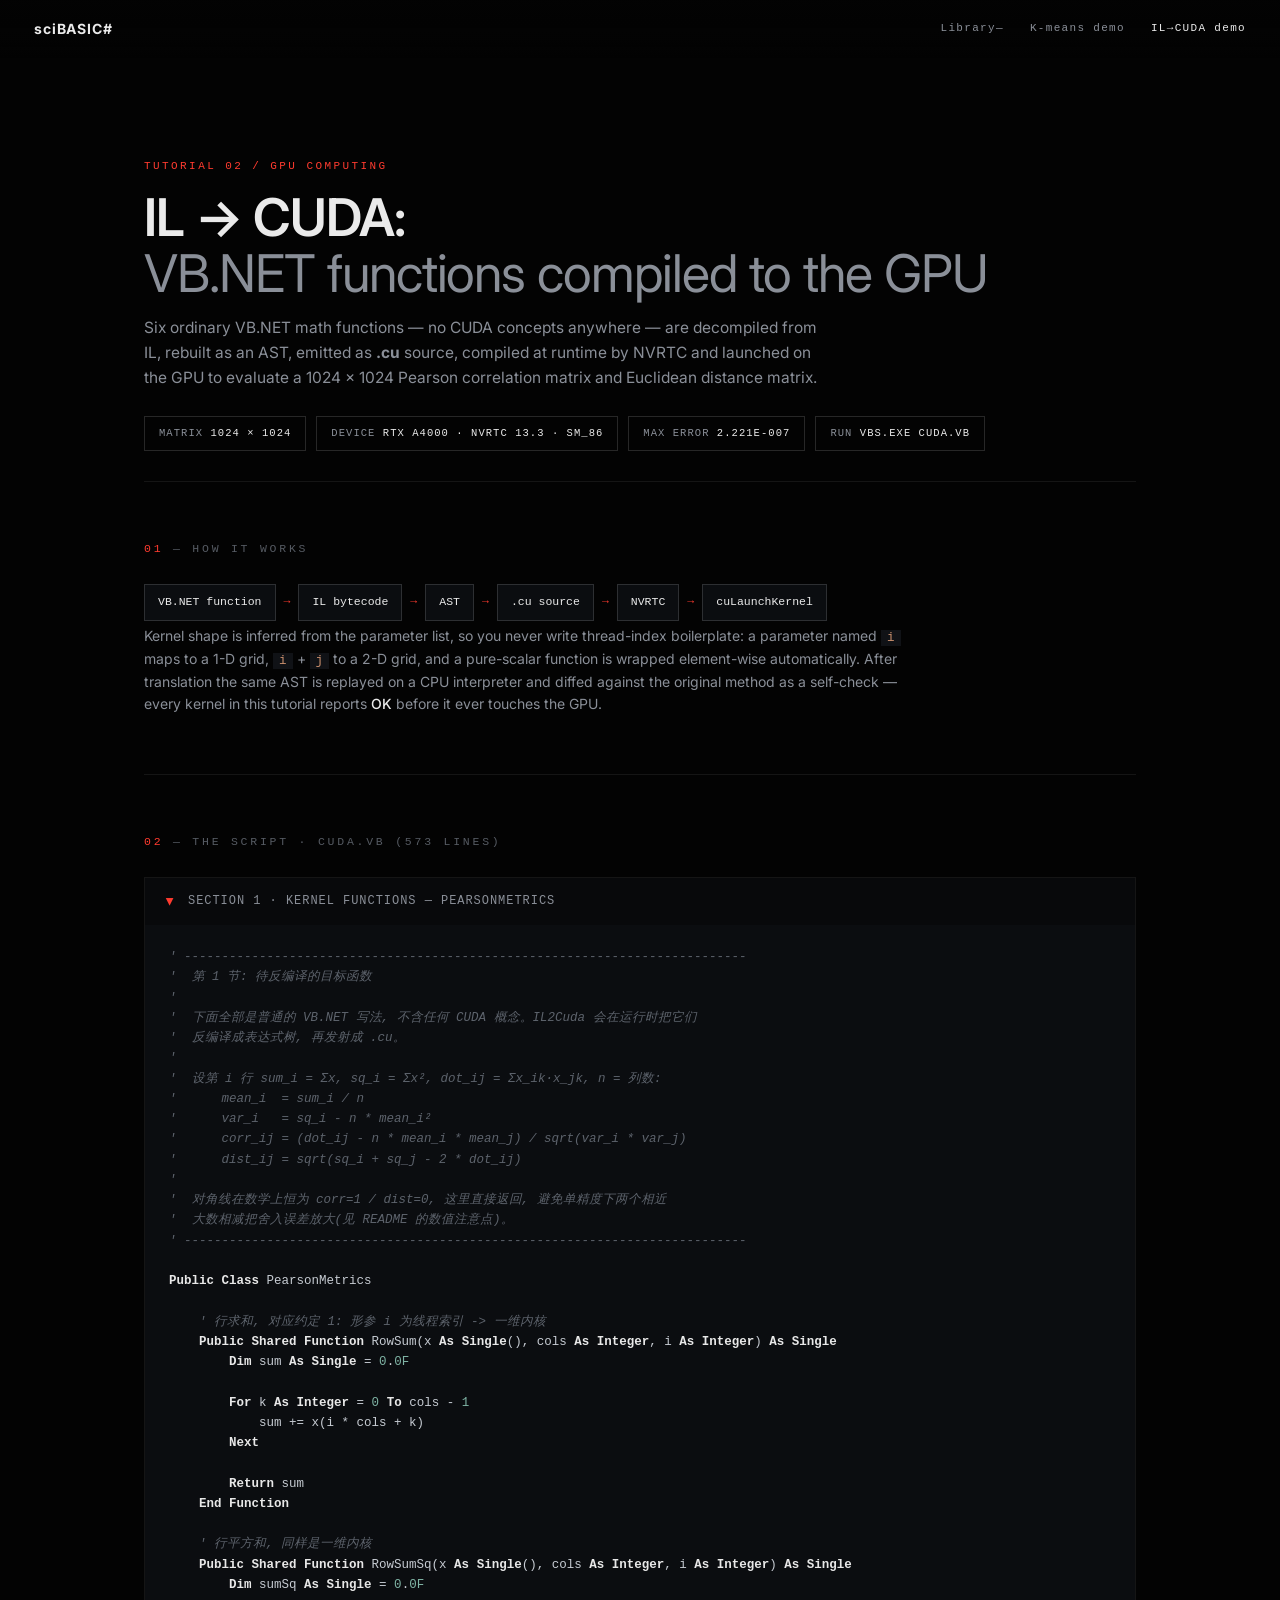
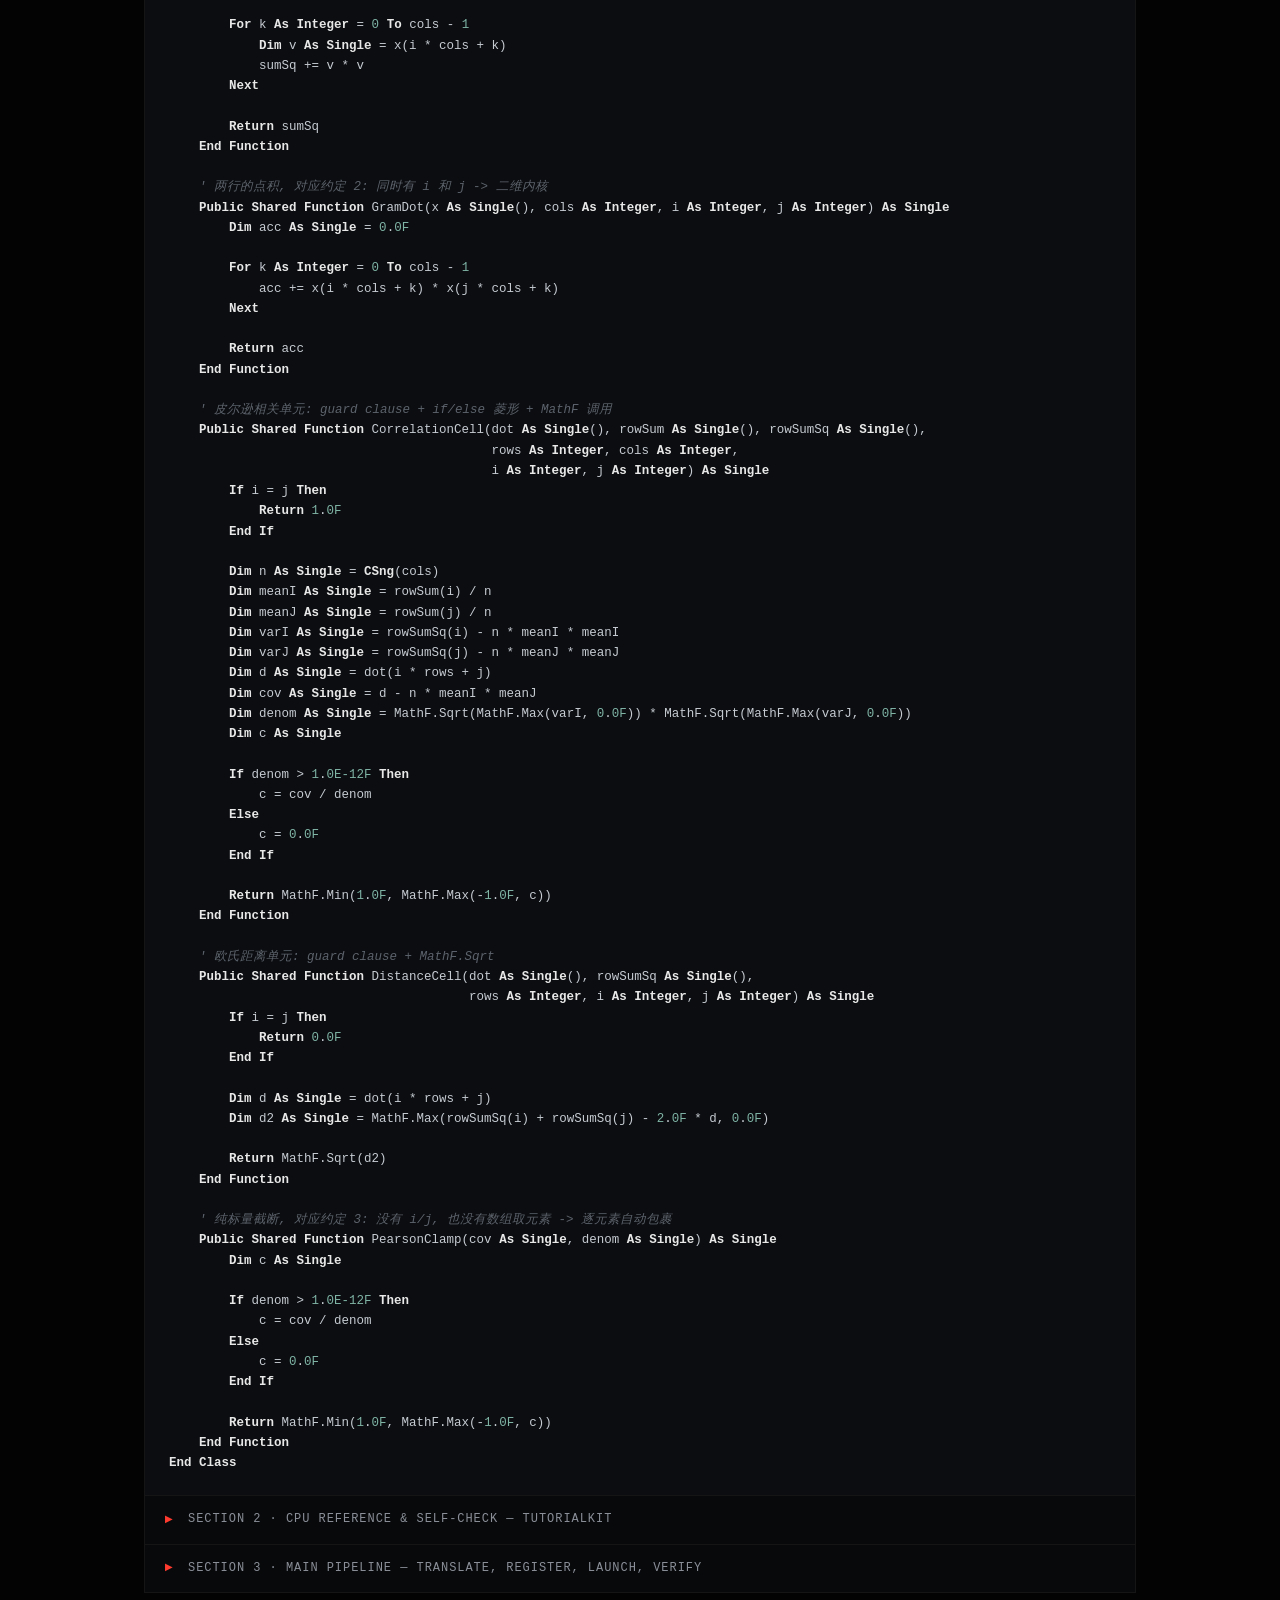
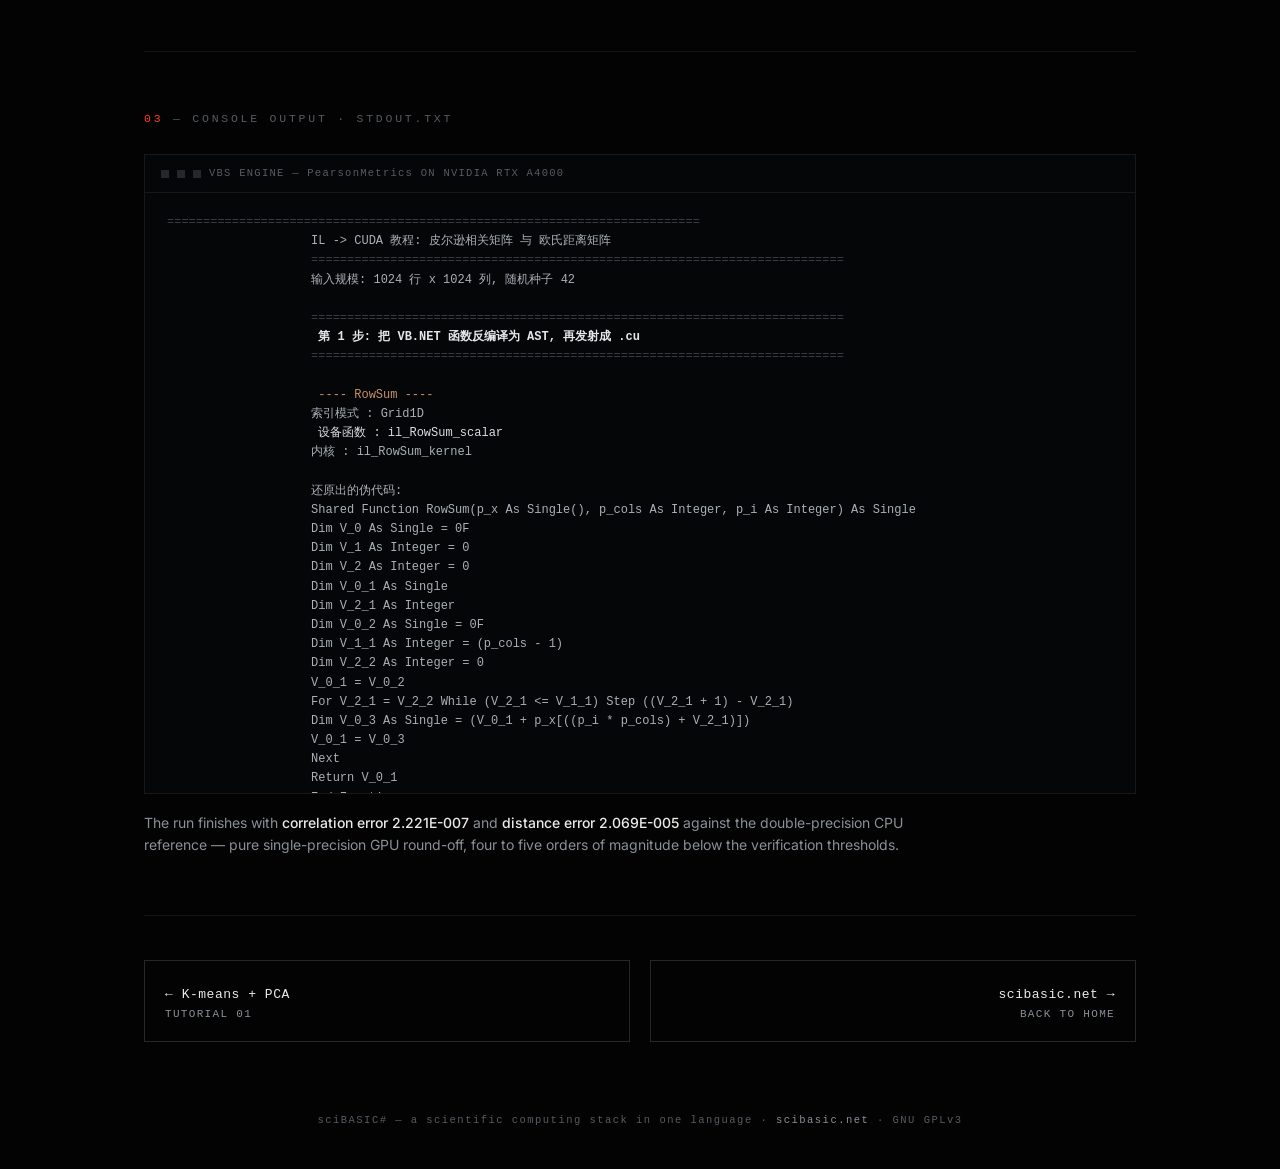
==== commit c096688d: "Expand and reformat demo-cuda.html tutorial content This change substantially rewrites demo-cuda.htm" ====
--- a/demo-cuda.html
+++ b/demo-cuda.html
@@ -1,156 +1,572 @@
 <!DOCTYPE html>
 <html lang="en">
+
 <head>
-<meta charset="UTF-8" />
-<meta name="viewport" content="width=device-width, initial-scale=1" />
-<meta name="color-scheme" content="dark" />
-<meta name="description" content="Compile plain VB.NET math functions to CUDA kernels at runtime: IL decompilation, AST, NVRTC and GPU launch in one script." />
-<title>sciBASIC# — Tutorial: IL → CUDA, VB.NET on the GPU</title>
-<link rel="preconnect" href="https://fonts.googleapis.com">
-<link rel="preconnect" href="https://fonts.gstatic.com" crossorigin>
-<link href="https://fonts.googleapis.com/css2?family=Inter:wght@400;500;600&display=swap" rel="stylesheet">
-<style>
-:root{--bg:#030303;--ink:#eaeaea;--dim:#8a8f98;--faint:#565b63;--hairline:rgba(255,255,255,.14);
---hairline2:rgba(255,255,255,.07);--red:#ff3b2f;--panel:#0b0d10;}
-*{margin:0;padding:0;box-sizing:border-box}
-html{scroll-behavior:smooth}
-body{background:var(--bg);color:var(--ink);font-family:Inter,-apple-system,'Segoe UI',sans-serif;
-font-size:15px;line-height:1.6;-webkit-font-smoothing:antialiased}
-a{color:inherit;text-decoration:none}
-.mono{font-family:ui-monospace, 'Cascadia Mono', 'JetBrains Mono', Consolas, 'Courier New', monospace}
-/* top bar */
-.topbar{position:fixed;inset:0 0 auto 0;z-index:50;display:flex;align-items:center;
-justify-content:space-between;padding:18px 34px;background:linear-gradient(rgba(3,3,3,.92),rgba(3,3,3,.55) 70%,transparent)}
-.brand{display:flex;align-items:center;gap:10px;font-size:14px;letter-spacing:.06em}
-.brand img{width:20px;height:20px}
-.topnav{display:flex;gap:26px;font-family:ui-monospace, 'Cascadia Mono', 'JetBrains Mono', Consolas, 'Courier New', monospace;font-size:11px;letter-spacing:.12em;color:var(--dim)}
-.topnav a:hover{color:var(--ink)}
-/* hero */
-.wrap{max-width:1060px;margin:0 auto;padding:0 34px}
-.hero{padding:158px 0 30px;border-bottom:1px solid var(--hairline2)}
-.kicker{font-family:ui-monospace, 'Cascadia Mono', 'JetBrains Mono', Consolas, 'Courier New', monospace;font-size:11px;letter-spacing:.22em;color:var(--red)}
-h1{font-size:clamp(30px,4.6vw,52px);font-weight:600;letter-spacing:-.02em;line-height:1.08;margin:14px 0 14px}
-h1 .u{color:var(--dim);font-weight:400}
-.lede{max-width:680px;color:var(--dim);font-size:15.5px}
-.meta{display:flex;flex-wrap:wrap;gap:10px;margin-top:26px}
-.meta div{border:1px solid var(--hairline);padding:8px 14px;font-family:ui-monospace, 'Cascadia Mono', 'JetBrains Mono', Consolas, 'Courier New', monospace;font-size:10.5px;
-letter-spacing:.1em;color:var(--dim);text-transform:uppercase}
-.meta b{color:var(--ink);font-weight:500}
-/* sections */
-section{padding:58px 0;border-bottom:1px solid var(--hairline2)}
-h2{font-family:ui-monospace, 'Cascadia Mono', 'JetBrains Mono', Consolas, 'Courier New', monospace;font-size:11.5px;font-weight:500;letter-spacing:.24em;text-transform:uppercase;
-color:var(--faint);margin-bottom:26px}
-h2 em{font-style:normal;color:var(--red)}
-/* code blocks */
-.code{background:var(--panel);border:1px solid var(--hairline2);overflow-x:auto;
-font-family:ui-monospace, 'Cascadia Mono', 'JetBrains Mono', Consolas, 'Courier New', monospace;font-size:12.5px;line-height:1.62;padding:22px 24px;color:#c6cbd2;tab-size:4}
-.code pre{white-space:pre}
-.k-kw{color:#e8e8e8;font-weight:600}.k-com{color:#5d636c;font-style:italic}
-.k-str{color:#c98f6d}.k-num{color:#7fb3a4}.k-pre{color:#b58bd8}
-details{border:1px solid var(--hairline2);border-top:none}
-details:first-of-type{border-top:1px solid var(--hairline2)}
-summary{cursor:pointer;list-style:none;display:flex;align-items:center;gap:14px;
-padding:14px 20px;font-family:ui-monospace, 'Cascadia Mono', 'JetBrains Mono', Consolas, 'Courier New', monospace;font-size:12px;letter-spacing:.08em;color:var(--dim);
-background:#08090b;user-select:none}
-summary:hover{color:var(--ink)}
-summary .arrow{color:var(--red);font-size:10px;transition:transform .25s}
-details[open] .arrow{transform:rotate(90deg)}
-details .code{border:none}
-/* figure */
-figure{margin:0}
-figure img{display:block;width:100%;max-width:880px;border:1px solid var(--hairline2)}
-figcaption{font-family:ui-monospace, 'Cascadia Mono', 'JetBrains Mono', Consolas, 'Courier New', monospace;font-size:11px;letter-spacing:.1em;color:var(--faint);margin-top:12px}
-/* table */
-.tblwrap{border:1px solid var(--hairline2);overflow-x:auto;max-height:480px;overflow-y:auto}
-table{border-collapse:collapse;width:100%;font-family:ui-monospace, 'Cascadia Mono', 'JetBrains Mono', Consolas, 'Courier New', monospace;font-size:12px}
-th{position:sticky;top:0;background:#101318;color:var(--dim);font-weight:500;letter-spacing:.08em;
-text-align:left;padding:9px 16px;border-bottom:1px solid var(--hairline)}
-td{padding:7px 16px;border-bottom:1px solid var(--hairline2);color:#b9bfc7;white-space:nowrap}
-tr:hover td{background:#0d1014}
-.badge{display:inline-block;min-width:20px;text-align:center;padding:0 6px;border:1px solid}
-.badge.c1{color:#c0504d;border-color:#c0504d66}
-.badge.c2{color:#4d84c0;border-color:#4d84c066}
-.badge.c3{color:#7ba05b;border-color:#7ba05b66}
-tr.more td{color:var(--faint);font-style:italic}
-/* terminal */
-.term{border:1px solid var(--hairline2);background:#050607}
-.termbar{display:flex;align-items:center;gap:8px;padding:10px 16px;border-bottom:1px solid var(--hairline2);
-font-family:ui-monospace, 'Cascadia Mono', 'JetBrains Mono', Consolas, 'Courier New', monospace;font-size:10.5px;letter-spacing:.12em;color:var(--faint)}
-.termbar i{width:8px;height:8px;background:#24282e;display:inline-block}
-.termscroll{max-height:600px;overflow:auto;padding:20px 22px;font-family:ui-monospace, 'Cascadia Mono', 'JetBrains Mono', Consolas, 'Courier New', monospace;font-size:12px;
-line-height:1.6;color:#a9b0b8;white-space:pre}
-.t-rule{color:#3a3f46}.t-title{color:#e4e7ea;font-weight:600}.t-sub{color:#c98f6d}
-.t-ok{color:#7ec97e;font-weight:600}.t-fail{color:#ff6b6b;font-weight:600}.t-hl{color:#d9dee4}
-/* prose */
-.note{max-width:760px;color:var(--dim);font-size:14px}
-.note b{color:var(--ink);font-weight:500}
-.note code{font-family:ui-monospace, 'Cascadia Mono', 'JetBrains Mono', Consolas, 'Courier New', monospace;font-size:12.5px;color:#c98f6d;background:#101216;padding:1px 6px}
-/* pipeline */
-.pipe{display:flex;flex-wrap:wrap;gap:8px;align-items:center;font-family:ui-monospace, 'Cascadia Mono', 'JetBrains Mono', Consolas, 'Courier New', monospace;font-size:11.5px;margin:6px 0 4px}
-.pipe span{border:1px solid var(--hairline);padding:8px 13px;color:var(--ink);background:#0b0d10}
-.pipe i{color:var(--red);font-style:normal}
-/* footer pager */
-.pager{display:flex;justify-content:space-between;gap:20px;padding:44px 0 70px}
-.pager a{flex:1;border:1px solid var(--hairline);padding:18px 20px;font-family:ui-monospace, 'Cascadia Mono', 'JetBrains Mono', Consolas, 'Courier New', monospace;font-size:11px;
-letter-spacing:.12em;color:var(--dim);text-transform:uppercase;transition:border-color .25s,color .25s}
-.pager a:hover{border-color:rgba(255,255,255,.45);color:var(--ink)}
-.pager a b{display:block;color:var(--ink);font-weight:500;font-size:13px;letter-spacing:.04em;
-text-transform:none;margin-top:6px}
-.pager a.nx{text-align:right}
-.foot{padding:0 34px 40px;text-align:center;font-family:ui-monospace, 'Cascadia Mono', 'JetBrains Mono', Consolas, 'Courier New', monospace;font-size:10.5px;
-letter-spacing:.14em;color:var(--faint)}
-.foot a{color:var(--dim)}.foot a:hover{color:var(--ink)}
-@media(max-width:720px){.topbar{padding:14px 18px}.wrap{padding:0 18px}.hero{padding-top:120px}}
-</style>
+    <meta charset="UTF-8" />
+    <meta name="viewport" content="width=device-width, initial-scale=1" />
+    <meta name="color-scheme" content="dark" />
+    <meta name="description"
+        content="Compile plain VB.NET math functions to CUDA kernels at runtime: IL decompilation, AST, NVRTC and GPU launch in one script." />
+    <title>sciBASIC# — Tutorial: IL → CUDA, VB.NET on the GPU</title>
+    <link rel="preconnect" href="https://fonts.googleapis.com">
+    <link rel="preconnect" href="https://fonts.gstatic.com" crossorigin>
+    <link href="https://fonts.googleapis.com/css2?family=Inter:wght@400;500;600&display=swap" rel="stylesheet">
+    <style>
+        :root {
+            --bg: #030303;
+            --ink: #eaeaea;
+            --dim: #8a8f98;
+            --faint: #565b63;
+            --hairline: rgba(255, 255, 255, .14);
+            --hairline2: rgba(255, 255, 255, .07);
+            --red: #ff3b2f;
+            --panel: #0b0d10;
+        }
+
+        * {
+            margin: 0;
+            padding: 0;
+            box-sizing: border-box
+        }
+
+        html {
+            scroll-behavior: smooth
+        }
+
+        body {
+            background: var(--bg);
+            color: var(--ink);
+            font-family: Inter, -apple-system, 'Segoe UI', sans-serif;
+            font-size: 15px;
+            line-height: 1.6;
+            -webkit-font-smoothing: antialiased
+        }
+
+        a {
+            color: inherit;
+            text-decoration: none
+        }
+
+        .mono {
+            font-family: ui-monospace, 'Cascadia Mono', 'JetBrains Mono', Consolas, 'Courier New', monospace
+        }
+
+        /* top bar */
+        .topbar {
+            position: fixed;
+            inset: 0 0 auto 0;
+            z-index: 50;
+            display: flex;
+            align-items: center;
+            justify-content: space-between;
+            padding: 18px 34px;
+            background: linear-gradient(rgba(3, 3, 3, .92), rgba(3, 3, 3, .55) 70%, transparent)
+        }
+
+        .brand {
+            display: flex;
+            align-items: center;
+            gap: 10px;
+            font-size: 14px;
+            letter-spacing: .06em
+        }
+
+        .brand img {
+            width: 20px;
+            height: 20px
+        }
+
+        .topnav {
+            display: flex;
+            gap: 26px;
+            font-family: ui-monospace, 'Cascadia Mono', 'JetBrains Mono', Consolas, 'Courier New', monospace;
+            font-size: 11px;
+            letter-spacing: .12em;
+            color: var(--dim)
+        }
+
+        .topnav a:hover {
+            color: var(--ink)
+        }
+
+        /* hero */
+        .wrap {
+            max-width: 1060px;
+            margin: 0 auto;
+            padding: 0 34px
+        }
+
+        .hero {
+            padding: 158px 0 30px;
+            border-bottom: 1px solid var(--hairline2)
+        }
+
+        .kicker {
+            font-family: ui-monospace, 'Cascadia Mono', 'JetBrains Mono', Consolas, 'Courier New', monospace;
+            font-size: 11px;
+            letter-spacing: .22em;
+            color: var(--red)
+        }
+
+        h1 {
+            font-size: clamp(30px, 4.6vw, 52px);
+            font-weight: 600;
+            letter-spacing: -.02em;
+            line-height: 1.08;
+            margin: 14px 0 14px
+        }
+
+        h1 .u {
+            color: var(--dim);
+            font-weight: 400
+        }
+
+        .lede {
+            max-width: 680px;
+            color: var(--dim);
+            font-size: 15.5px
+        }
+
+        .meta {
+            display: flex;
+            flex-wrap: wrap;
+            gap: 10px;
+            margin-top: 26px
+        }
+
+        .meta div {
+            border: 1px solid var(--hairline);
+            padding: 8px 14px;
+            font-family: ui-monospace, 'Cascadia Mono', 'JetBrains Mono', Consolas, 'Courier New', monospace;
+            font-size: 10.5px;
+            letter-spacing: .1em;
+            color: var(--dim);
+            text-transform: uppercase
+        }
+
+        .meta b {
+            color: var(--ink);
+            font-weight: 500
+        }
+
+        /* sections */
+        section {
+            padding: 58px 0;
+            border-bottom: 1px solid var(--hairline2)
+        }
+
+        h2 {
+            font-family: ui-monospace, 'Cascadia Mono', 'JetBrains Mono', Consolas, 'Courier New', monospace;
+            font-size: 11.5px;
+            font-weight: 500;
+            letter-spacing: .24em;
+            text-transform: uppercase;
+            color: var(--faint);
+            margin-bottom: 26px
+        }
+
+        h2 em {
+            font-style: normal;
+            color: var(--red)
+        }
+
+        /* code blocks */
+        .code {
+            background: var(--panel);
+            border: 1px solid var(--hairline2);
+            overflow-x: auto;
+            font-family: ui-monospace, 'Cascadia Mono', 'JetBrains Mono', Consolas, 'Courier New', monospace;
+            font-size: 12.5px;
+            line-height: 1.62;
+            padding: 22px 24px;
+            color: #c6cbd2;
+            tab-size: 4
+        }
+
+        .code pre {
+            white-space: pre
+        }
+
+        .k-kw {
+            color: #e8e8e8;
+            font-weight: 600
+        }
+
+        .k-com {
+            color: #5d636c;
+            font-style: italic
+        }
+
+        .k-str {
+            color: #c98f6d
+        }
+
+        .k-num {
+            color: #7fb3a4
+        }
+
+        .k-pre {
+            color: #b58bd8
+        }
+
+        details {
+            border: 1px solid var(--hairline2);
+            border-top: none
+        }
+
+        details:first-of-type {
+            border-top: 1px solid var(--hairline2)
+        }
+
+        summary {
+            cursor: pointer;
+            list-style: none;
+            display: flex;
+            align-items: center;
+            gap: 14px;
+            padding: 14px 20px;
+            font-family: ui-monospace, 'Cascadia Mono', 'JetBrains Mono', Consolas, 'Courier New', monospace;
+            font-size: 12px;
+            letter-spacing: .08em;
+            color: var(--dim);
+            background: #08090b;
+            user-select: none
+        }
+
+        summary:hover {
+            color: var(--ink)
+        }
+
+        summary .arrow {
+            color: var(--red);
+            font-size: 10px;
+            transition: transform .25s
+        }
+
+        details[open] .arrow {
+            transform: rotate(90deg)
+        }
+
+        details .code {
+            border: none
+        }
+
+        /* figure */
+        figure {
+            margin: 0
+        }
+
+        figure img {
+            display: block;
+            width: 100%;
+            max-width: 880px;
+            border: 1px solid var(--hairline2)
+        }
+
+        figcaption {
+            font-family: ui-monospace, 'Cascadia Mono', 'JetBrains Mono', Consolas, 'Courier New', monospace;
+            font-size: 11px;
+            letter-spacing: .1em;
+            color: var(--faint);
+            margin-top: 12px
+        }
+
+        /* table */
+        .tblwrap {
+            border: 1px solid var(--hairline2);
+            overflow-x: auto;
+            max-height: 480px;
+            overflow-y: auto
+        }
+
+        table {
+            border-collapse: collapse;
+            width: 100%;
+            font-family: ui-monospace, 'Cascadia Mono', 'JetBrains Mono', Consolas, 'Courier New', monospace;
+            font-size: 12px
+        }
+
+        th {
+            position: sticky;
+            top: 0;
+            background: #101318;
+            color: var(--dim);
+            font-weight: 500;
+            letter-spacing: .08em;
+            text-align: left;
+            padding: 9px 16px;
+            border-bottom: 1px solid var(--hairline)
+        }
+
+        td {
+            padding: 7px 16px;
+            border-bottom: 1px solid var(--hairline2);
+            color: #b9bfc7;
+            white-space: nowrap
+        }
+
+        tr:hover td {
+            background: #0d1014
+        }
+
+        .badge {
+            display: inline-block;
+            min-width: 20px;
+            text-align: center;
+            padding: 0 6px;
+            border: 1px solid
+        }
+
+        .badge.c1 {
+            color: #c0504d;
+            border-color: #c0504d66
+        }
+
+        .badge.c2 {
+            color: #4d84c0;
+            border-color: #4d84c066
+        }
+
+        .badge.c3 {
+            color: #7ba05b;
+            border-color: #7ba05b66
+        }
+
+        tr.more td {
+            color: var(--faint);
+            font-style: italic
+        }
+
+        /* terminal */
+        .term {
+            border: 1px solid var(--hairline2);
+            background: #050607
+        }
+
+        .termbar {
+            display: flex;
+            align-items: center;
+            gap: 8px;
+            padding: 10px 16px;
+            border-bottom: 1px solid var(--hairline2);
+            font-family: ui-monospace, 'Cascadia Mono', 'JetBrains Mono', Consolas, 'Courier New', monospace;
+            font-size: 10.5px;
+            letter-spacing: .12em;
+            color: var(--faint)
+        }
+
+        .termbar i {
+            width: 8px;
+            height: 8px;
+            background: #24282e;
+            display: inline-block
+        }
+
+        .termscroll {
+            max-height: 600px;
+            overflow: auto;
+            padding: 20px 22px;
+            font-family: ui-monospace, 'Cascadia Mono', 'JetBrains Mono', Consolas, 'Courier New', monospace;
+            font-size: 12px;
+            line-height: 1.6;
+            color: #a9b0b8;
+            white-space: pre
+        }
+
+        .t-rule {
+            color: #3a3f46
+        }
+
+        .t-title {
+            color: #e4e7ea;
+            font-weight: 600
+        }
+
+        .t-sub {
+            color: #c98f6d
+        }
+
+        .t-ok {
+            color: #7ec97e;
+            font-weight: 600
+        }
+
+        .t-fail {
+            color: #ff6b6b;
+            font-weight: 600
+        }
+
+        .t-hl {
+            color: #d9dee4
+        }
+
+        /* prose */
+        .note {
+            max-width: 760px;
+            color: var(--dim);
+            font-size: 14px
+        }
+
+        .note b {
+            color: var(--ink);
+            font-weight: 500
+        }
+
+        .note code {
+            font-family: ui-monospace, 'Cascadia Mono', 'JetBrains Mono', Consolas, 'Courier New', monospace;
+            font-size: 12.5px;
+            color: #c98f6d;
+            background: #101216;
+            padding: 1px 6px
+        }
+
+        /* pipeline */
+        .pipe {
+            display: flex;
+            flex-wrap: wrap;
+            gap: 8px;
+            align-items: center;
+            font-family: ui-monospace, 'Cascadia Mono', 'JetBrains Mono', Consolas, 'Courier New', monospace;
+            font-size: 11.5px;
+            margin: 6px 0 4px
+        }
+
+        .pipe span {
+            border: 1px solid var(--hairline);
+            padding: 8px 13px;
+            color: var(--ink);
+            background: #0b0d10
+        }
+
+        .pipe i {
+            color: var(--red);
+            font-style: normal
+        }
+
+        /* footer pager */
+        .pager {
+            display: flex;
+            justify-content: space-between;
+            gap: 20px;
+            padding: 44px 0 70px
+        }
+
+        .pager a {
+            flex: 1;
+            border: 1px solid var(--hairline);
+            padding: 18px 20px;
+            font-family: ui-monospace, 'Cascadia Mono', 'JetBrains Mono', Consolas, 'Courier New', monospace;
+            font-size: 11px;
+            letter-spacing: .12em;
+            color: var(--dim);
+            text-transform: uppercase;
+            transition: border-color .25s, color .25s
+        }
+
+        .pager a:hover {
+            border-color: rgba(255, 255, 255, .45);
+            color: var(--ink)
+        }
+
+        .pager a b {
+            display: block;
+            color: var(--ink);
+            font-weight: 500;
+            font-size: 13px;
+            letter-spacing: .04em;
+            text-transform: none;
+            margin-top: 6px
+        }
+
+        .pager a.nx {
+            text-align: right
+        }
+
+        .foot {
+            padding: 0 34px 40px;
+            text-align: center;
+            font-family: ui-monospace, 'Cascadia Mono', 'JetBrains Mono', Consolas, 'Courier New', monospace;
+            font-size: 10.5px;
+            letter-spacing: .14em;
+            color: var(--faint)
+        }
+
+        .foot a {
+            color: var(--dim)
+        }
+
+        .foot a:hover {
+            color: var(--ink)
+        }
+
+        @media(max-width:720px) {
+            .topbar {
+                padding: 14px 18px
+            }
+
+            .wrap {
+                padding: 0 18px
+            }
+
+            .hero {
+                padding-top: 120px
+            }
+        }
+    </style>
 </head>
+
 <body>
 
-<header class="topbar">
-  <a class="brand" href="./"><strong>sciBASIC#</strong></a>
-  <nav class="topnav">
-    <a href="https://github.com/xieguigang/sciBASIC" target="_blank" rel="noopener">Library—</a>
-    <a href="demo-kmeans.html">K-means demo</a>
-    <a href="demo-cuda.html" style="color:#eaeaea">IL&rarr;CUDA demo</a>
-  </nav>
-</header>
-<main class="wrap">
-
-<div class="hero">
-  <div class="kicker">TUTORIAL 02 / GPU COMPUTING</div>
-  <h1>IL &rarr; CUDA:<br /><span class="u">VB.NET functions compiled to the GPU</span></h1>
-  <p class="lede">Six ordinary VB.NET math functions — no CUDA concepts anywhere — are
-  decompiled from IL, rebuilt as an AST, emitted as <b>.cu</b> source, compiled at
-  runtime by NVRTC and launched on the GPU to evaluate a 1024 × 1024 Pearson
-  correlation matrix and Euclidean distance matrix.</p>
-  <div class="meta">
-    <div>matrix <b>1024 × 1024</b></div>
-    <div>device <b>RTX A4000 · NVRTC 13.3 · sm_86</b></div>
-    <div>max error <b>2.221E-007</b></div>
-    <div>run <b>vbs.exe cuda.vb</b></div>
-  </div>
-</div>
-
-<section>
-  <h2><em>01</em> — How it works</h2>
-  <div class="pipe">
-    <span>VB.NET function</span><i>→</i>
-    <span>IL bytecode</span><i>→</i>
-    <span>AST</span><i>→</i>
-    <span>.cu source</span><i>→</i>
-    <span>NVRTC</span><i>→</i>
-    <span>cuLaunchKernel</span>
-  </div>
-  <p class="note">Kernel shape is inferred from the parameter list, so you never write
-  thread-index boilerplate: a parameter named <code>i</code> maps to a 1-D grid,
-  <code>i</code> + <code>j</code> to a 2-D grid, and a pure-scalar function is wrapped
-  element-wise automatically. After translation the same AST is replayed on a CPU
-  interpreter and diffed against the original method as a self-check — every kernel
-  in this tutorial reports <b>OK</b> before it ever touches the GPU.</p>
-</section>
-
-<section>
-  <h2><em>02</em> — The script · cuda.vb (573 lines)</h2>
-  <details open><summary><span class="arrow">▶</span>SECTION 1 · KERNEL FUNCTIONS — PEARSONMETRICS</summary><div class="code"><pre><span class="k-com">&#x27; ---------------------------------------------------------------------------</span>
+    <header class="topbar">
+        <a class="brand" href="./"><strong>sciBASIC#</strong></a>
+        <nav class="topnav">
+            <a href="https://github.com/xieguigang/sciBASIC" target="_blank" rel="noopener">Library—</a>
+            <a href="demo-kmeans.html">K-means demo</a>
+            <a href="demo-cuda.html" style="color:#eaeaea">IL&rarr;CUDA demo</a>
+        </nav>
+    </header>
+    <main class="wrap">
+
+        <div class="hero">
+            <div class="kicker">TUTORIAL 02 / GPU COMPUTING</div>
+            <h1>IL &rarr; CUDA:<br /><span class="u">VB.NET functions compiled to the GPU</span></h1>
+            <p class="lede">Six ordinary VB.NET math functions — no CUDA concepts anywhere — are
+                decompiled from IL, rebuilt as an AST, emitted as <b>.cu</b> source, compiled at
+                runtime by NVRTC and launched on the GPU to evaluate a 1024 × 1024 Pearson
+                correlation matrix and Euclidean distance matrix.</p>
+            <div class="meta">
+                <div>matrix <b>1024 × 1024</b></div>
+                <div>device <b>RTX A4000 · NVRTC 13.3 · sm_86</b></div>
+                <div>max error <b>2.221E-007</b></div>
+                <div>run <b>vbs.exe cuda.vb</b></div>
+            </div>
+        </div>
+
+        <section>
+            <h2><em>01</em> — How it works</h2>
+            <div class="pipe">
+                <span>VB.NET function</span><i>→</i>
+                <span>IL bytecode</span><i>→</i>
+                <span>AST</span><i>→</i>
+                <span>.cu source</span><i>→</i>
+                <span>NVRTC</span><i>→</i>
+                <span>cuLaunchKernel</span>
+            </div>
+            <p class="note">Kernel shape is inferred from the parameter list, so you never write
+                thread-index boilerplate: a parameter named <code>i</code> maps to a 1-D grid,
+                <code>i</code> + <code>j</code> to a 2-D grid, and a pure-scalar function is wrapped
+                element-wise automatically. After translation the same AST is replayed on a CPU
+                interpreter and diffed against the original method as a self-check — every kernel
+                in this tutorial reports <b>OK</b> before it ever touches the GPU.
+            </p>
+        </section>
+
+        <section>
+            <h2><em>02</em> — The script · cuda.vb (573 lines)</h2>
+            <details open>
+                <summary><span class="arrow">▶</span>SECTION 1 · KERNEL FUNCTIONS — PEARSONMETRICS</summary>
+                <div class="code">
+                    <pre><span class="k-com">&#x27; ---------------------------------------------------------------------------</span>
 <span class="k-com">&#x27;  第 1 节: 待反编译的目标函数</span>
 <span class="k-com">&#x27;</span>
 <span class="k-com">&#x27;  下面全部是普通的 VB.NET 写法, 不含任何 CUDA 概念。IL2Cuda 会在运行时把它们</span>
@@ -255,7 +671,13 @@
         <span class="k-kw">Return</span> MathF.Min(<span class="k-num">1</span>.<span class="k-num">0F</span>, MathF.Max(-<span class="k-num">1</span>.<span class="k-num">0F</span>, c))
     <span class="k-kw">End</span> <span class="k-kw">Function</span>
 <span class="k-kw">End</span> <span class="k-kw">Class</span>
-</pre></div></details><details><summary><span class="arrow">▶</span>SECTION 2 · CPU REFERENCE & SELF-CHECK — TUTORIALKIT</summary><div class="code"><pre><span class="k-com">&#x27; ---------------------------------------------------------------------------</span>
+</pre>
+                </div>
+            </details>
+            <details>
+                <summary><span class="arrow">▶</span>SECTION 2 · CPU REFERENCE & SELF-CHECK — TUTORIALKIT</summary>
+                <div class="code">
+                    <pre><span class="k-com">&#x27; ---------------------------------------------------------------------------</span>
 <span class="k-com">&#x27;  第 2 节: 教程用的辅助代码(目标方法清单 / CPU 参考实现 / 排版 / 自检)</span>
 <span class="k-com">&#x27; ---------------------------------------------------------------------------</span>
 
@@ -467,7 +889,14 @@
         <span class="k-kw">Next</span>
     <span class="k-kw">End</span> <span class="k-kw">Sub</span>
 <span class="k-kw">End</span> <span class="k-kw">Class</span>
-</pre></div></details><details><summary><span class="arrow">▶</span>SECTION 3 · MAIN PIPELINE — TRANSLATE, REGISTER, LAUNCH, VERIFY</summary><div class="code"><pre><span class="k-com">&#x27; ---------------------------------------------------------------------------</span>
+</pre>
+                </div>
+            </details>
+            <details>
+                <summary><span class="arrow">▶</span>SECTION 3 · MAIN PIPELINE — TRANSLATE, REGISTER, LAUNCH, VERIFY
+                </summary>
+                <div class="code">
+                    <pre><span class="k-com">&#x27; ---------------------------------------------------------------------------</span>
 <span class="k-com">&#x27;  第 3 节: 主流程</span>
 <span class="k-com">&#x27; ---------------------------------------------------------------------------</span>
 
@@ -689,495 +1118,532 @@
 <span class="k-kw">else</span>
     <span class="k-kw">call</span> console.WriteLine(<span class="k-str">&quot;存在失败项, 请查看上面的输出。&quot;</span>)
 <span class="k-kw">end</span> <span class="k-kw">if</span>
-</pre></div></details>
-</section>
-
-<section>
-  <h2><em>03</em> — Console output · stdout.txt</h2>
-  <div class="term">
-    <div class="termbar"><i></i><i></i><i></i><span>VBS ENGINE — PearsonMetrics ON NVIDIA RTX A4000</span></div>
-    <div class="termscroll"><span class="t-rule">==========================================================================</span>
-  IL -&gt; CUDA 教程: 皮尔逊相关矩阵 与 欧氏距离矩阵
-<span class="t-rule">==========================================================================</span>
-  输入规模: 1024 行 x 1024 列, 随机种子 42
-
-<span class="t-rule">==========================================================================</span>
-<span class="t-title">  第 1 步: 把 VB.NET 函数反编译为 AST, 再发射成 .cu</span>
-<span class="t-rule">==========================================================================</span>
-
-<span class="t-sub">  ---- RowSum ----</span>
-  索引模式  : Grid1D
-<span class="t-hl">  设备函数  : il_RowSum_scalar</span>
-  内核      : il_RowSum_kernel
-
-  还原出的伪代码:
-    Shared Function RowSum(p_x As Single(), p_cols As Integer, p_i As Integer) As Single
-        Dim V_0 As Single = 0F
-        Dim V_1 As Integer = 0
-        Dim V_2 As Integer = 0
-        Dim V_0_1 As Single
-        Dim V_2_1 As Integer
-        Dim V_0_2 As Single = 0F
-        Dim V_1_1 As Integer = (p_cols - 1)
-        Dim V_2_2 As Integer = 0
-        V_0_1 = V_0_2
-        For V_2_1 = V_2_2 While (V_2_1 &lt;= V_1_1) Step ((V_2_1 + 1) - V_2_1)
-            Dim V_0_3 As Single = (V_0_1 + p_x[((p_i * p_cols) + V_2_1)])
-            V_0_1 = V_0_3
-        Next
-        Return V_0_1
-    End Function
-    
-
-  生成的 CUDA 源码:
-    // ===== 本文件由 IL -&gt; AST -&gt; CUDA 流水线自动生成，请勿手工编辑 =====
-    // 来源方法 : RowSum
-    // 设备函数 : il_RowSum_scalar
-    // 内核     : il_RowSum_kernel（索引模式 Grid1D）
-    
-    __device__ float il_RowSum_scalar(const float* __restrict__ p_x, int p_cols, int p_i) {
-        float V_0 = 0.0f;
-        int V_1 = 0;
-        int V_2 = 0;
-        float V_0_1;
-        int V_2_1;
-        float V_0_2 = 0.0f;
-        int V_1_1 = p_cols - 1;
-        int V_2_2 = 0;
-        V_0_1 = V_0_2;
-        for (V_2_1 = V_2_2; V_2_1 &lt;= V_1_1; V_2_1 = V_2_1 + 1) {
-            float V_0_3 = V_0_1 + p_x[(p_i * p_cols) + V_2_1];
-            V_0_1 = V_0_3;
-        }
-        return V_0_1;
-    }
-    
-    extern &quot;C&quot; __global__ void il_RowSum_kernel(const float* __restrict__ p_x, int p_cols, float* __restrict__ il_out, int il_n) {
-        int p_i = blockIdx.x * blockDim.x + threadIdx.x;
-        if (p_i &gt;= il_n) return;
-        il_out[p_i] = il_RowSum_scalar(p_x, p_cols, p_i);
-    }
-    
-
-  解释求值自检: 原方法=-13.5, AST=-13.5, 差=0.000E+000  <span class="t-ok">OK</span>
-
-<span class="t-sub">  ---- RowSumSq ----</span>
-  索引模式  : Grid1D
-<span class="t-hl">  设备函数  : il_RowSumSq_scalar</span>
-  内核      : il_RowSumSq_kernel
-
-  还原出的伪代码:
-    Shared Function RowSumSq(p_x As Single(), p_cols As Integer, p_i As Integer) As Single
-        Dim V_0 As Single = 0F
-        Dim V_1 As Integer = 0
-        Dim V_2 As Integer = 0
-        Dim V_3 As Single = 0F
-        Dim V_0_1 As Single
-        Dim V_2_1 As Integer
-        Dim V_3_1 As Single
-        Dim V_0_2 As Single = 0F
-        Dim V_1_1 As Integer = (p_cols - 1)
-        Dim V_2_2 As Integer = 0
-        V_0_1 = V_0_2
-        V_3_1 = V_3
-        For V_2_1 = V_2_2 While (V_2_1 &lt;= V_1_1) Step ((V_2_1 + 1) - V_2_1)
-            Dim V_3_2 As Single = p_x[((p_i * p_cols) + V_2_1)]
-            Dim V_0_3 As Single = (V_0_1 + (V_3_2 * V_3_2))
-            V_0_1 = V_0_3
-            V_3_1 = V_3_2
-        Next
-        Return V_0_1
-    End Function
-    
-
-  生成的 CUDA 源码:
-    // ===== 本文件由 IL -&gt; AST -&gt; CUDA 流水线自动生成，请勿手工编辑 =====
-    // 来源方法 : RowSumSq
-    // 设备函数 : il_RowSumSq_scalar
-    // 内核     : il_RowSumSq_kernel（索引模式 Grid1D）
-    
-    __device__ float il_RowSumSq_scalar(const float* __restrict__ p_x, int p_cols, int p_i) {
-        float V_0 = 0.0f;
-        int V_1 = 0;
-        int V_2 = 0;
-        float V_3 = 0.0f;
-        float V_0_1;
-        int V_2_1;
-        float V_3_1;
-        float V_0_2 = 0.0f;
-        int V_1_1 = p_cols - 1;
-        int V_2_2 = 0;
-        V_0_1 = V_0_2;
-        V_3_1 = V_3;
-        for (V_2_1 = V_2_2; V_2_1 &lt;= V_1_1; V_2_1 = V_2_1 + 1) {
-            float V_3_2 = p_x[(p_i * p_cols) + V_2_1];
-            float V_0_3 = V_0_1 + (V_3_2 * V_3_2);
-            V_0_1 = V_0_3;
-            V_3_1 = V_3_2;
-        }
-        return V_0_1;
-    }
-    
-    extern &quot;C&quot; __global__ void il_RowSumSq_kernel(const float* __restrict__ p_x, int p_cols, float* __restrict__ il_out, int il_n) {
-        int p_i = blockIdx.x * blockDim.x + threadIdx.x;
-        if (p_i &gt;= il_n) return;
-        il_out[p_i] = il_RowSumSq_scalar(p_x, p_cols, p_i);
-    }
-    
-
-  解释求值自检: 原方法=66.75, AST=66.75, 差=0.000E+000  <span class="t-ok">OK</span>
-
-<span class="t-sub">  ---- GramDot ----</span>
-  索引模式  : Grid2D
-<span class="t-hl">  设备函数  : il_GramDot_scalar</span>
-  内核      : il_GramDot_kernel
-
-  还原出的伪代码:
-    Shared Function GramDot(p_x As Single(), p_cols As Integer, p_i As Integer, p_j As Integer) As Single
-        Dim V_0 As Single = 0F
-        Dim V_1 As Integer = 0
-        Dim V_2 As Integer = 0
-        Dim V_0_1 As Single
-        Dim V_2_1 As Integer
-        Dim V_0_2 As Single = 0F
-        Dim V_1_1 As Integer = (p_cols - 1)
-        Dim V_2_2 As Integer = 0
-        V_0_1 = V_0_2
-        For V_2_1 = V_2_2 While (V_2_1 &lt;= V_1_1) Step ((V_2_1 + 1) - V_2_1)
-            Dim V_0_3 As Single = (V_0_1 + (p_x[((p_i * p_cols) + V_2_1)] * p_x[((p_j * p_cols) + V_2_1)]))
-            V_0_1 = V_0_3
-        Next
-        Return V_0_1
-    End Function
-    
-
-  生成的 CUDA 源码:
-    // ===== 本文件由 IL -&gt; AST -&gt; CUDA 流水线自动生成，请勿手工编辑 =====
-    // 来源方法 : GramDot
-    // 设备函数 : il_GramDot_scalar
-    // 内核     : il_GramDot_kernel（索引模式 Grid2D）
-    
-    __device__ float il_GramDot_scalar(const float* __restrict__ p_x, int p_cols, int p_i, int p_j) {
-        float V_0 = 0.0f;
-        int V_1 = 0;
-        int V_2 = 0;
-        float V_0_1;
-        int V_2_1;
-        float V_0_2 = 0.0f;
-        int V_1_1 = p_cols - 1;
-        int V_2_2 = 0;
-        V_0_1 = V_0_2;
-        for (V_2_1 = V_2_2; V_2_1 &lt;= V_1_1; V_2_1 = V_2_1 + 1) {
-            float V_0_3 = V_0_1 + (p_x[(p_i * p_cols) + V_2_1] * p_x[(p_j * p_cols) + V_2_1]);
-            V_0_1 = V_0_3;
-        }
-        return V_0_1;
-    }
-    
-    extern &quot;C&quot; __global__ void il_GramDot_kernel(const float* __restrict__ p_x, int p_cols, float* __restrict__ il_out, int il_nRows, int il_nCols) {
-        int p_i = blockIdx.y * blockDim.y + threadIdx.y;
-        int p_j = blockIdx.x * blockDim.x + threadIdx.x;
-        if (p_i &gt;= il_nRows || p_j &gt;= il_nCols) return;
-        il_out[p_i * il_nCols + p_j] = il_GramDot_scalar(p_x, p_cols, p_i, p_j);
-    }
-    
-
-  解释求值自检: 原方法=-14.5, AST=-14.5, 差=0.000E+000  <span class="t-ok">OK</span>
-
-<span class="t-sub">  ---- CorrelationCell ----</span>
-  索引模式  : Grid2D
-<span class="t-hl">  设备函数  : il_CorrelationCell_scalar</span>
-  内核      : il_CorrelationCell_kernel
-
-  还原出的伪代码:
-    Shared Function CorrelationCell(p_dot As Single(), p_rowSum As Single(), p_rowSumSq As Single(), p_rows As Integer, p_cols As Integer, p_i As Integer, p_j As Integer) As Single
-        Dim V_0 As Single = 0F
-        Dim V_1 As Single = 0F
-        Dim V_2 As Single = 0F
-        Dim V_3 As Single = 0F
-        Dim V_4 As Single = 0F
-        Dim V_5 As Single = 0F
-        Dim V_6 As Single = 0F
-        Dim V_7 As Single = 0F
-        Dim V_0_1 As Single
-        Dim V_1_1 As Single
-        Dim V_2_1 As Single
-        Dim V_3_1 As Single
-        Dim V_4_1 As Single
-        Dim V_5_1 As Single
-        Dim V_6_1 As Single
-        Dim V_7_2 As Single
-        Dim V_7_1 As Single
-        If (p_i &lt;&gt; p_j) Then
-            Dim V_1_2 As Single = CType(p_cols, Single)
-            Dim V_2_2 As Single = (p_rowSum[p_i] / V_1_2)
-            Dim V_3_2 As Single = (p_rowSum[p_j] / V_1_2)
-            Dim V_4_2 As Single = (p_rowSumSq[p_j] - ((V_1_2 * V_3_2) * V_3_2))
-            Dim V_5_2 As Single = (p_dot[((p_i * p_rows) + p_j)] - ((V_1_2 * V_2_2) * V_3_2))
-            Dim V_6_2 As Single = (System.MathF.Sqrt(System.MathF.Max((p_rowSumSq[p_i] - ((V_1_2 * V_2_2) * V_2_2)), 0F)) * System.MathF.Sqrt(System.MathF.Max(V_4_2, 0F)))
-            If (V_6_2 &lt;= 1E-12F) Then
-                Dim V_7_4 As Single = 0F
-                V_7_1 = V_7_4
-            Else
-                Dim V_7_3 As Single = (V_5_2 / V_6_2)
-                V_7_1 = V_7_3
-            End If
-            Dim V_0_3 As Single = System.MathF.Min(1F, System.MathF.Max(-1F, V_7_1))
-            V_0_1 = V_0_3
-            V_1_1 = V_1_2
-            V_2_1 = V_2_2
-            V_3_1 = V_3_2
-            V_4_1 = V_4_2
-            V_5_1 = V_5_2
-            V_6_1 = V_6_2
-            V_7_2 = V_7_1
-        Else
-            Dim V_0_2 As Single = 1F
-            V_0_1 = V_0_2
-            V_1_1 = V_1
-            V_2_1 = V_2
-            V_3_1 = V_3
-            V_4_1 = V_4
-            V_5_1 = V_5
-            V_6_1 = V_6
-            V_7_2 = V_7
-        End If
-        Return V_0_1
-    End Function
-    
-
-  生成的 CUDA 源码:
-    // ===== 本文件由 IL -&gt; AST -&gt; CUDA 流水线自动生成，请勿手工编辑 =====
-    // 来源方法 : CorrelationCell
-    // 设备函数 : il_CorrelationCell_scalar
-    // 内核     : il_CorrelationCell_kernel（索引模式 Grid2D）
-    
-    __device__ float il_CorrelationCell_scalar(const float* __restrict__ p_dot, const float* __restrict__ p_rowSum, const float* __restrict__ p_rowSumSq, int p_rows, int p_cols, int p_i, int p_j) {
-        float V_0 = 0.0f;
-        float V_1 = 0.0f;
-        float V_2 = 0.0f;
-        float V_3 = 0.0f;
-        float V_4 = 0.0f;
-        float V_5 = 0.0f;
-        float V_6 = 0.0f;
-        float V_7 = 0.0f;
-        float V_0_1;
-        float V_1_1;
-        float V_2_1;
-        float V_3_1;
-        float V_4_1;
-        float V_5_1;
-        float V_6_1;
-        float V_7_2;
-        float V_7_1;
-        if (p_i != p_j) {
-            float V_1_2 = ((float)p_cols);
-            float V_2_2 = p_rowSum[p_i] / V_1_2;
-            float V_3_2 = p_rowSum[p_j] / V_1_2;
-            float V_4_2 = p_rowSumSq[p_j] - ((V_1_2 * V_3_2) * V_3_2);
-            float V_5_2 = p_dot[(p_i * p_rows) + p_j] - ((V_1_2 * V_2_2) * V_3_2);
-            float V_6_2 = sqrtf(fmaxf(p_rowSumSq[p_i] - ((V_1_2 * V_2_2) * V_2_2), 0.0f)) * sqrtf(fmaxf(V_4_2, 0.0f));
-            if (V_6_2 &lt;= 1E-12f) {
-                float V_7_4 = 0.0f;
-                V_7_1 = V_7_4;
-            } else {
-                float V_7_3 = V_5_2 / V_6_2;
-                V_7_1 = V_7_3;
-            }
-            float V_0_3 = fminf(1.0f, fmaxf(-1.0f, V_7_1));
-            V_0_1 = V_0_3;
-            V_1_1 = V_1_2;
-            V_2_1 = V_2_2;
-            V_3_1 = V_3_2;
-            V_4_1 = V_4_2;
-            V_5_1 = V_5_2;
-            V_6_1 = V_6_2;
-            V_7_2 = V_7_1;
-        } else {
-            float V_0_2 = 1.0f;
-            V_0_1 = V_0_2;
-            V_1_1 = V_1;
-            V_2_1 = V_2;
-            V_3_1 = V_3;
-            V_4_1 = V_4;
-            V_5_1 = V_5;
-            V_6_1 = V_6;
-            V_7_2 = V_7;
-        }
-        return V_0_1;
-    }
-    
-    extern &quot;C&quot; __global__ void il_CorrelationCell_kernel(const float* __restrict__ p_dot, const float* __restrict__ p_rowSum, const float* __restrict__ p_rowSumSq, int p_rows, int p_cols, float* __restrict__ il_out, int il_nRows, int il_nCols) {
-        int p_i = blockIdx.y * blockDim.y + threadIdx.y;
-        int p_j = blockIdx.x * blockDim.x + threadIdx.x;
-        if (p_i &gt;= il_nRows || p_j &gt;= il_nCols) return;
-        il_out[p_i * il_nCols + p_j] = il_CorrelationCell_scalar(p_dot, p_rowSum, p_rowSumSq, p_rows, p_cols, p_i, p_j);
-    }
-    
-
-  解释求值自检: 原方法=0, AST=0, 差=0.000E+000  <span class="t-ok">OK</span>
-
-<span class="t-sub">  ---- DistanceCell ----</span>
-  索引模式  : Grid2D
-<span class="t-hl">  设备函数  : il_DistanceCell_scalar</span>
-  内核      : il_DistanceCell_kernel
-
-  还原出的伪代码:
-    Shared Function DistanceCell(p_dot As Single(), p_rowSumSq As Single(), p_rows As Integer, p_i As Integer, p_j As Integer) As Single
-        Dim V_0 As Single = 0F
-        Dim V_1 As Single = 0F
-        Dim V_0_1 As Single
-        Dim V_1_1 As Single
-        If (p_i &lt;&gt; p_j) Then
-            Dim V_1_2 As Single = p_dot[((p_i * p_rows) + p_j)]
-            Dim V_0_3 As Single = System.MathF.Sqrt(System.MathF.Max(((p_rowSumSq[p_i] + p_rowSumSq[p_j]) - (2F * V_1_2)), 0F))
-            V_0_1 = V_0_3
-            V_1_1 = V_1_2
-        Else
-            Dim V_0_2 As Single = 0F
-            V_0_1 = V_0_2
-            V_1_1 = V_1
-        End If
-        Return V_0_1
-    End Function
-    
-
-  生成的 CUDA 源码:
-    // ===== 本文件由 IL -&gt; AST -&gt; CUDA 流水线自动生成，请勿手工编辑 =====
-    // 来源方法 : DistanceCell
-    // 设备函数 : il_DistanceCell_scalar
-    // 内核     : il_DistanceCell_kernel（索引模式 Grid2D）
-    
-    __device__ float il_DistanceCell_scalar(const float* __restrict__ p_dot, const float* __restrict__ p_rowSumSq, int p_rows, int p_i, int p_j) {
-        float V_0 = 0.0f;
-        float V_1 = 0.0f;
-        float V_0_1;
-        float V_1_1;
-        if (p_i != p_j) {
-            float V_1_2 = p_dot[(p_i * p_rows) + p_j];
-            float V_0_3 = sqrtf(fmaxf((p_rowSumSq[p_i] + p_rowSumSq[p_j]) - (2.0f * V_1_2), 0.0f));
-            V_0_1 = V_0_3;
-            V_1_1 = V_1_2;
-        } else {
-            float V_0_2 = 0.0f;
-            V_0_1 = V_0_2;
-            V_1_1 = V_1;
-        }
-        return V_0_1;
-    }
-    
-    extern &quot;C&quot; __global__ void il_DistanceCell_kernel(const float* __restrict__ p_dot, const float* __restrict__ p_rowSumSq, int p_rows, float* __restrict__ il_out, int il_nRows, int il_nCols) {
-        int p_i = blockIdx.y * blockDim.y + threadIdx.y;
-        int p_j = blockIdx.x * blockDim.x + threadIdx.x;
-        if (p_i &gt;= il_nRows || p_j &gt;= il_nCols) return;
-        il_out[p_i * il_nCols + p_j] = il_DistanceCell_scalar(p_dot, p_rowSumSq, p_rows, p_i, p_j);
-    }
-    
-
-  解释求值自检: 原方法=0.70710677, AST=0.70710677, 差=0.000E+000  <span class="t-ok">OK</span>
-
-<span class="t-sub">  ---- PearsonClamp ----</span>
-  索引模式  : Grid1D
-<span class="t-hl">  设备函数  : il_PearsonClamp_scalar</span>
-  内核      : il_PearsonClamp_kernel
-
-  还原出的伪代码:
-    Shared Function PearsonClamp(p_cov As Single, p_denom As Single) As Single
-        Dim V_0 As Single = 0F
-        Dim V_0_1 As Single
-        If (p_denom &lt;= 1E-12F) Then
-            Dim V_0_3 As Single = 0F
-            V_0_1 = V_0_3
-        Else
-            Dim V_0_2 As Single = (p_cov / p_denom)
-            V_0_1 = V_0_2
-        End If
-        Return System.MathF.Min(1F, System.MathF.Max(-1F, V_0_1))
-    End Function
-    
-
-  生成的 CUDA 源码:
-    // ===== 本文件由 IL -&gt; AST -&gt; CUDA 流水线自动生成，请勿手工编辑 =====
-    // 来源方法 : PearsonClamp
-    // 设备函数 : il_PearsonClamp_scalar
-    // 内核     : il_PearsonClamp_kernel（索引模式 Grid1D）
-    
-    __device__ float il_PearsonClamp_scalar(float p_cov, float p_denom) {
-        float V_0 = 0.0f;
-        float V_0_1;
-        if (p_denom &lt;= 1E-12f) {
-            float V_0_3 = 0.0f;
-            V_0_1 = V_0_3;
-        } else {
-            float V_0_2 = p_cov / p_denom;
-            V_0_1 = V_0_2;
-        }
-        return fminf(1.0f, fmaxf(-1.0f, V_0_1));
-    }
-    
-    extern &quot;C&quot; __global__ void il_PearsonClamp_kernel(const float* __restrict__ p_cov, const float* __restrict__ p_denom, float* __restrict__ il_out, int il_n) {
-        int il_i = blockIdx.x * blockDim.x + threadIdx.x;
-        if (il_i &gt;= il_n) return;
-        il_out[il_i] = il_PearsonClamp_scalar(p_cov[il_i], p_denom[il_i]);
-    }
-    
-
-  解释求值自检: 原方法=1, AST=1, 差=0.000E+000  <span class="t-ok">OK</span>
-
-<span class="t-rule">==========================================================================</span>
-<span class="t-title">  第 2 步: 注册内核源码(必须在创建引擎之前)</span>
-<span class="t-rule">==========================================================================</span>
-<span class="t-hl">  已注册 il_RowSum_kernel [Grid1D] &lt;- PearsonMetrics.RowSum</span>
-<span class="t-hl">  已注册 il_RowSumSq_kernel [Grid1D] &lt;- PearsonMetrics.RowSumSq</span>
-<span class="t-hl">  已注册 il_GramDot_kernel [Grid2D] &lt;- PearsonMetrics.GramDot</span>
-<span class="t-hl">  已注册 il_CorrelationCell_kernel [Grid2D] &lt;- PearsonMetrics.CorrelationCell</span>
-<span class="t-hl">  已注册 il_DistanceCell_kernel [Grid2D] &lt;- PearsonMetrics.DistanceCell</span>
-<span class="t-hl">  已注册 il_PearsonClamp_kernel [Grid1D] &lt;- PearsonMetrics.PearsonClamp</span>
-
-<span class="t-rule">==========================================================================</span>
-<span class="t-title">  第 3 步: 在 GPU 上计算相关矩阵与距离矩阵</span>
-<span class="t-rule">==========================================================================</span>
-<span class="t-hl">  设备      : NVIDIA RTX A4000</span>
-<span class="t-hl">  内核镜像  : NVRTC 13.3 (cubin) arch=sm_86 [C:\Program Files\NVIDIA GPU Computing Toolkit\CUDA\v13.3\bin\x64\nvrtc64_130_0.dll]</span>
-
-  PearsonClamp(逐元素自动包裹) 最大绝对误差 = 0.000E+000  <span class="t-ok">OK</span>
-
-<span class="t-rule">==========================================================================</span>
-<span class="t-title">  第 4 步: CPU 参考实现比对 + 结果预览</span>
-<span class="t-rule">==========================================================================</span>
-  皮尔逊相关矩阵 最大绝对误差 = 2.221E-007  <span class="t-ok">OK</span>
-  欧氏距离矩阵   最大绝对误差 = 2.069E-005  <span class="t-ok">OK</span>
-
-  皮尔逊相关矩阵(GPU, 左上 6 x 6):
-        1.0000   -0.0151   -0.0096   -0.0299   -0.0083    0.0006
-       -0.0151    1.0000   -0.0564   -0.0311   -0.0131   -0.0156
-       -0.0096   -0.0564    1.0000    0.0206   -0.0392   -0.0140
-       -0.0299   -0.0311    0.0206    1.0000    0.0250   -0.0570
-       -0.0083   -0.0131   -0.0392    0.0250    1.0000   -0.0185
-        0.0006   -0.0156   -0.0140   -0.0570   -0.0185    1.0000
-
-  欧氏距离矩阵(GPU, 左上 6 x 6):
-        0.0000   26.8603   26.5958   26.5702   26.4389   26.4184
-       26.8603    0.0000   27.1844   26.5662   26.4858   26.5902
-       26.5958   27.1844    0.0000   25.6775   26.5984   26.3983
-       26.5702   26.5662   25.6775    0.0000   25.4752   26.6538
-       26.4389   26.4858   26.5984   25.4752    0.0000   26.3193
-       26.4184   26.5902   26.3983   26.6538   26.3193    0.0000
-
-教程全部步骤通过。</div>
-  </div>
-  <p class="note" style="margin-top:18px">The run finishes with
-  <b>correlation error 2.221E-007</b> and <b>distance error 2.069E-005</b> against the
-  double-precision CPU reference — pure single-precision GPU round-off, four to five
-  orders of magnitude below the verification thresholds.</p>
-</section>
-
-<div class="pager">
-  <a href="demo-kmeans.html"><b>← K-means + PCA</b>Tutorial 01</a>
-  <a class="nx" href="./"><b>scibasic.net →</b>Back to home</a>
-</div>
-
-</main>
-<div class="foot">sciBASIC# — a scientific computing stack in one language · <a href="./">scibasic.net</a> · GNU GPLv3</div>
+</pre>
+                </div>
+            </details>
+        </section>
+
+        <section>
+            <h2><em>03</em> — Console output · stdout.txt</h2>
+            <div class="term">
+                <div class="termbar"><i></i><i></i><i></i><span>VBS ENGINE — PearsonMetrics ON NVIDIA RTX A4000</span>
+                </div>
+                <div class="termscroll"><span
+                        class="t-rule">==========================================================================</span>
+                    IL -&gt; CUDA 教程: 皮尔逊相关矩阵 与 欧氏距离矩阵
+                    <span
+                        class="t-rule">==========================================================================</span>
+                    输入规模: 1024 行 x 1024 列, 随机种子 42
+
+                    <span
+                        class="t-rule">==========================================================================</span>
+                    <span class="t-title"> 第 1 步: 把 VB.NET 函数反编译为 AST, 再发射成 .cu</span>
+                    <span
+                        class="t-rule">==========================================================================</span>
+
+                    <span class="t-sub"> ---- RowSum ----</span>
+                    索引模式 : Grid1D
+                    <span class="t-hl"> 设备函数 : il_RowSum_scalar</span>
+                    内核 : il_RowSum_kernel
+
+                    还原出的伪代码:
+                    Shared Function RowSum(p_x As Single(), p_cols As Integer, p_i As Integer) As Single
+                    Dim V_0 As Single = 0F
+                    Dim V_1 As Integer = 0
+                    Dim V_2 As Integer = 0
+                    Dim V_0_1 As Single
+                    Dim V_2_1 As Integer
+                    Dim V_0_2 As Single = 0F
+                    Dim V_1_1 As Integer = (p_cols - 1)
+                    Dim V_2_2 As Integer = 0
+                    V_0_1 = V_0_2
+                    For V_2_1 = V_2_2 While (V_2_1 &lt;= V_1_1) Step ((V_2_1 + 1) - V_2_1)
+                    Dim V_0_3 As Single = (V_0_1 + p_x[((p_i * p_cols) + V_2_1)])
+                    V_0_1 = V_0_3
+                    Next
+                    Return V_0_1
+                    End Function
+
+
+                    生成的 CUDA 源码:
+                    // ===== 本文件由 IL -&gt; AST -&gt; CUDA 流水线自动生成，请勿手工编辑 =====
+                    // 来源方法 : RowSum
+                    // 设备函数 : il_RowSum_scalar
+                    // 内核 : il_RowSum_kernel（索引模式 Grid1D）
+
+                    __device__ float il_RowSum_scalar(const float* __restrict__ p_x, int p_cols, int p_i) {
+                    float V_0 = 0.0f;
+                    int V_1 = 0;
+                    int V_2 = 0;
+                    float V_0_1;
+                    int V_2_1;
+                    float V_0_2 = 0.0f;
+                    int V_1_1 = p_cols - 1;
+                    int V_2_2 = 0;
+                    V_0_1 = V_0_2;
+                    for (V_2_1 = V_2_2; V_2_1 &lt;= V_1_1; V_2_1 = V_2_1 + 1) {
+                    float V_0_3 = V_0_1 + p_x[(p_i * p_cols) + V_2_1];
+                    V_0_1 = V_0_3;
+                    }
+                    return V_0_1;
+                    }
+
+                    extern &quot;C&quot; __global__ void il_RowSum_kernel(const float* __restrict__ p_x, int p_cols,
+                    float* __restrict__ il_out, int il_n) {
+                    int p_i = blockIdx.x * blockDim.x + threadIdx.x;
+                    if (p_i &gt;= il_n) return;
+                    il_out[p_i] = il_RowSum_scalar(p_x, p_cols, p_i);
+                    }
+
+
+                    解释求值自检: 原方法=-13.5, AST=-13.5, 差=0.000E+000 <span class="t-ok">OK</span>
+
+                    <span class="t-sub"> ---- RowSumSq ----</span>
+                    索引模式 : Grid1D
+                    <span class="t-hl"> 设备函数 : il_RowSumSq_scalar</span>
+                    内核 : il_RowSumSq_kernel
+
+                    还原出的伪代码:
+                    Shared Function RowSumSq(p_x As Single(), p_cols As Integer, p_i As Integer) As Single
+                    Dim V_0 As Single = 0F
+                    Dim V_1 As Integer = 0
+                    Dim V_2 As Integer = 0
+                    Dim V_3 As Single = 0F
+                    Dim V_0_1 As Single
+                    Dim V_2_1 As Integer
+                    Dim V_3_1 As Single
+                    Dim V_0_2 As Single = 0F
+                    Dim V_1_1 As Integer = (p_cols - 1)
+                    Dim V_2_2 As Integer = 0
+                    V_0_1 = V_0_2
+                    V_3_1 = V_3
+                    For V_2_1 = V_2_2 While (V_2_1 &lt;= V_1_1) Step ((V_2_1 + 1) - V_2_1)
+                    Dim V_3_2 As Single = p_x[((p_i * p_cols) + V_2_1)]
+                    Dim V_0_3 As Single = (V_0_1 + (V_3_2 * V_3_2))
+                    V_0_1 = V_0_3
+                    V_3_1 = V_3_2
+                    Next
+                    Return V_0_1
+                    End Function
+
+
+                    生成的 CUDA 源码:
+                    // ===== 本文件由 IL -&gt; AST -&gt; CUDA 流水线自动生成，请勿手工编辑 =====
+                    // 来源方法 : RowSumSq
+                    // 设备函数 : il_RowSumSq_scalar
+                    // 内核 : il_RowSumSq_kernel（索引模式 Grid1D）
+
+                    __device__ float il_RowSumSq_scalar(const float* __restrict__ p_x, int p_cols, int p_i) {
+                    float V_0 = 0.0f;
+                    int V_1 = 0;
+                    int V_2 = 0;
+                    float V_3 = 0.0f;
+                    float V_0_1;
+                    int V_2_1;
+                    float V_3_1;
+                    float V_0_2 = 0.0f;
+                    int V_1_1 = p_cols - 1;
+                    int V_2_2 = 0;
+                    V_0_1 = V_0_2;
+                    V_3_1 = V_3;
+                    for (V_2_1 = V_2_2; V_2_1 &lt;= V_1_1; V_2_1 = V_2_1 + 1) {
+                    float V_3_2 = p_x[(p_i * p_cols) + V_2_1];
+                    float V_0_3 = V_0_1 + (V_3_2 * V_3_2);
+                    V_0_1 = V_0_3;
+                    V_3_1 = V_3_2;
+                    }
+                    return V_0_1;
+                    }
+
+                    extern &quot;C&quot; __global__ void il_RowSumSq_kernel(const float* __restrict__ p_x, int p_cols,
+                    float* __restrict__ il_out, int il_n) {
+                    int p_i = blockIdx.x * blockDim.x + threadIdx.x;
+                    if (p_i &gt;= il_n) return;
+                    il_out[p_i] = il_RowSumSq_scalar(p_x, p_cols, p_i);
+                    }
+
+
+                    解释求值自检: 原方法=66.75, AST=66.75, 差=0.000E+000 <span class="t-ok">OK</span>
+
+                    <span class="t-sub"> ---- GramDot ----</span>
+                    索引模式 : Grid2D
+                    <span class="t-hl"> 设备函数 : il_GramDot_scalar</span>
+                    内核 : il_GramDot_kernel
+
+                    还原出的伪代码:
+                    Shared Function GramDot(p_x As Single(), p_cols As Integer, p_i As Integer, p_j As Integer) As
+                    Single
+                    Dim V_0 As Single = 0F
+                    Dim V_1 As Integer = 0
+                    Dim V_2 As Integer = 0
+                    Dim V_0_1 As Single
+                    Dim V_2_1 As Integer
+                    Dim V_0_2 As Single = 0F
+                    Dim V_1_1 As Integer = (p_cols - 1)
+                    Dim V_2_2 As Integer = 0
+                    V_0_1 = V_0_2
+                    For V_2_1 = V_2_2 While (V_2_1 &lt;= V_1_1) Step ((V_2_1 + 1) - V_2_1)
+                    Dim V_0_3 As Single = (V_0_1 + (p_x[((p_i * p_cols) + V_2_1)] * p_x[((p_j * p_cols) + V_2_1)]))
+                    V_0_1 = V_0_3
+                    Next
+                    Return V_0_1
+                    End Function
+
+
+                    生成的 CUDA 源码:
+                    // ===== 本文件由 IL -&gt; AST -&gt; CUDA 流水线自动生成，请勿手工编辑 =====
+                    // 来源方法 : GramDot
+                    // 设备函数 : il_GramDot_scalar
+                    // 内核 : il_GramDot_kernel（索引模式 Grid2D）
+
+                    __device__ float il_GramDot_scalar(const float* __restrict__ p_x, int p_cols, int p_i, int p_j) {
+                    float V_0 = 0.0f;
+                    int V_1 = 0;
+                    int V_2 = 0;
+                    float V_0_1;
+                    int V_2_1;
+                    float V_0_2 = 0.0f;
+                    int V_1_1 = p_cols - 1;
+                    int V_2_2 = 0;
+                    V_0_1 = V_0_2;
+                    for (V_2_1 = V_2_2; V_2_1 &lt;= V_1_1; V_2_1 = V_2_1 + 1) {
+                    float V_0_3 = V_0_1 + (p_x[(p_i * p_cols) + V_2_1] * p_x[(p_j * p_cols) + V_2_1]);
+                    V_0_1 = V_0_3;
+                    }
+                    return V_0_1;
+                    }
+
+                    extern &quot;C&quot; __global__ void il_GramDot_kernel(const float* __restrict__ p_x, int p_cols,
+                    float* __restrict__ il_out, int il_nRows, int il_nCols) {
+                    int p_i = blockIdx.y * blockDim.y + threadIdx.y;
+                    int p_j = blockIdx.x * blockDim.x + threadIdx.x;
+                    if (p_i &gt;= il_nRows || p_j &gt;= il_nCols) return;
+                    il_out[p_i * il_nCols + p_j] = il_GramDot_scalar(p_x, p_cols, p_i, p_j);
+                    }
+
+
+                    解释求值自检: 原方法=-14.5, AST=-14.5, 差=0.000E+000 <span class="t-ok">OK</span>
+
+                    <span class="t-sub"> ---- CorrelationCell ----</span>
+                    索引模式 : Grid2D
+                    <span class="t-hl"> 设备函数 : il_CorrelationCell_scalar</span>
+                    内核 : il_CorrelationCell_kernel
+
+                    还原出的伪代码:
+                    Shared Function CorrelationCell(p_dot As Single(), p_rowSum As Single(), p_rowSumSq As Single(),
+                    p_rows As Integer, p_cols As Integer, p_i As Integer, p_j As Integer) As Single
+                    Dim V_0 As Single = 0F
+                    Dim V_1 As Single = 0F
+                    Dim V_2 As Single = 0F
+                    Dim V_3 As Single = 0F
+                    Dim V_4 As Single = 0F
+                    Dim V_5 As Single = 0F
+                    Dim V_6 As Single = 0F
+                    Dim V_7 As Single = 0F
+                    Dim V_0_1 As Single
+                    Dim V_1_1 As Single
+                    Dim V_2_1 As Single
+                    Dim V_3_1 As Single
+                    Dim V_4_1 As Single
+                    Dim V_5_1 As Single
+                    Dim V_6_1 As Single
+                    Dim V_7_2 As Single
+                    Dim V_7_1 As Single
+                    If (p_i &lt;&gt; p_j) Then
+                    Dim V_1_2 As Single = CType(p_cols, Single)
+                    Dim V_2_2 As Single = (p_rowSum[p_i] / V_1_2)
+                    Dim V_3_2 As Single = (p_rowSum[p_j] / V_1_2)
+                    Dim V_4_2 As Single = (p_rowSumSq[p_j] - ((V_1_2 * V_3_2) * V_3_2))
+                    Dim V_5_2 As Single = (p_dot[((p_i * p_rows) + p_j)] - ((V_1_2 * V_2_2) * V_3_2))
+                    Dim V_6_2 As Single = (System.MathF.Sqrt(System.MathF.Max((p_rowSumSq[p_i] - ((V_1_2 * V_2_2) *
+                    V_2_2)), 0F)) * System.MathF.Sqrt(System.MathF.Max(V_4_2, 0F)))
+                    If (V_6_2 &lt;= 1E-12F) Then
+                    Dim V_7_4 As Single = 0F
+                    V_7_1 = V_7_4
+                    Else
+                    Dim V_7_3 As Single = (V_5_2 / V_6_2)
+                    V_7_1 = V_7_3
+                    End If
+                    Dim V_0_3 As Single = System.MathF.Min(1F, System.MathF.Max(-1F, V_7_1))
+                    V_0_1 = V_0_3
+                    V_1_1 = V_1_2
+                    V_2_1 = V_2_2
+                    V_3_1 = V_3_2
+                    V_4_1 = V_4_2
+                    V_5_1 = V_5_2
+                    V_6_1 = V_6_2
+                    V_7_2 = V_7_1
+                    Else
+                    Dim V_0_2 As Single = 1F
+                    V_0_1 = V_0_2
+                    V_1_1 = V_1
+                    V_2_1 = V_2
+                    V_3_1 = V_3
+                    V_4_1 = V_4
+                    V_5_1 = V_5
+                    V_6_1 = V_6
+                    V_7_2 = V_7
+                    End If
+                    Return V_0_1
+                    End Function
+
+
+                    生成的 CUDA 源码:
+                    // ===== 本文件由 IL -&gt; AST -&gt; CUDA 流水线自动生成，请勿手工编辑 =====
+                    // 来源方法 : CorrelationCell
+                    // 设备函数 : il_CorrelationCell_scalar
+                    // 内核 : il_CorrelationCell_kernel（索引模式 Grid2D）
+
+                    __device__ float il_CorrelationCell_scalar(const float* __restrict__ p_dot, const float*
+                    __restrict__ p_rowSum, const float* __restrict__ p_rowSumSq, int p_rows, int p_cols, int p_i, int
+                    p_j) {
+                    float V_0 = 0.0f;
+                    float V_1 = 0.0f;
+                    float V_2 = 0.0f;
+                    float V_3 = 0.0f;
+                    float V_4 = 0.0f;
+                    float V_5 = 0.0f;
+                    float V_6 = 0.0f;
+                    float V_7 = 0.0f;
+                    float V_0_1;
+                    float V_1_1;
+                    float V_2_1;
+                    float V_3_1;
+                    float V_4_1;
+                    float V_5_1;
+                    float V_6_1;
+                    float V_7_2;
+                    float V_7_1;
+                    if (p_i != p_j) {
+                    float V_1_2 = ((float)p_cols);
+                    float V_2_2 = p_rowSum[p_i] / V_1_2;
+                    float V_3_2 = p_rowSum[p_j] / V_1_2;
+                    float V_4_2 = p_rowSumSq[p_j] - ((V_1_2 * V_3_2) * V_3_2);
+                    float V_5_2 = p_dot[(p_i * p_rows) + p_j] - ((V_1_2 * V_2_2) * V_3_2);
+                    float V_6_2 = sqrtf(fmaxf(p_rowSumSq[p_i] - ((V_1_2 * V_2_2) * V_2_2), 0.0f)) * sqrtf(fmaxf(V_4_2,
+                    0.0f));
+                    if (V_6_2 &lt;= 1E-12f) {
+                    float V_7_4 = 0.0f;
+                    V_7_1 = V_7_4;
+                    } else {
+                    float V_7_3 = V_5_2 / V_6_2;
+                    V_7_1 = V_7_3;
+                    }
+                    float V_0_3 = fminf(1.0f, fmaxf(-1.0f, V_7_1));
+                    V_0_1 = V_0_3;
+                    V_1_1 = V_1_2;
+                    V_2_1 = V_2_2;
+                    V_3_1 = V_3_2;
+                    V_4_1 = V_4_2;
+                    V_5_1 = V_5_2;
+                    V_6_1 = V_6_2;
+                    V_7_2 = V_7_1;
+                    } else {
+                    float V_0_2 = 1.0f;
+                    V_0_1 = V_0_2;
+                    V_1_1 = V_1;
+                    V_2_1 = V_2;
+                    V_3_1 = V_3;
+                    V_4_1 = V_4;
+                    V_5_1 = V_5;
+                    V_6_1 = V_6;
+                    V_7_2 = V_7;
+                    }
+                    return V_0_1;
+                    }
+
+                    extern &quot;C&quot; __global__ void il_CorrelationCell_kernel(const float* __restrict__ p_dot,
+                    const float* __restrict__ p_rowSum, const float* __restrict__ p_rowSumSq, int p_rows, int p_cols,
+                    float* __restrict__ il_out, int il_nRows, int il_nCols) {
+                    int p_i = blockIdx.y * blockDim.y + threadIdx.y;
+                    int p_j = blockIdx.x * blockDim.x + threadIdx.x;
+                    if (p_i &gt;= il_nRows || p_j &gt;= il_nCols) return;
+                    il_out[p_i * il_nCols + p_j] = il_CorrelationCell_scalar(p_dot, p_rowSum, p_rowSumSq, p_rows,
+                    p_cols, p_i, p_j);
+                    }
+
+
+                    解释求值自检: 原方法=0, AST=0, 差=0.000E+000 <span class="t-ok">OK</span>
+
+                    <span class="t-sub"> ---- DistanceCell ----</span>
+                    索引模式 : Grid2D
+                    <span class="t-hl"> 设备函数 : il_DistanceCell_scalar</span>
+                    内核 : il_DistanceCell_kernel
+
+                    还原出的伪代码:
+                    Shared Function DistanceCell(p_dot As Single(), p_rowSumSq As Single(), p_rows As Integer, p_i As
+                    Integer, p_j As Integer) As Single
+                    Dim V_0 As Single = 0F
+                    Dim V_1 As Single = 0F
+                    Dim V_0_1 As Single
+                    Dim V_1_1 As Single
+                    If (p_i &lt;&gt; p_j) Then
+                    Dim V_1_2 As Single = p_dot[((p_i * p_rows) + p_j)]
+                    Dim V_0_3 As Single = System.MathF.Sqrt(System.MathF.Max(((p_rowSumSq[p_i] + p_rowSumSq[p_j]) - (2F
+                    * V_1_2)), 0F))
+                    V_0_1 = V_0_3
+                    V_1_1 = V_1_2
+                    Else
+                    Dim V_0_2 As Single = 0F
+                    V_0_1 = V_0_2
+                    V_1_1 = V_1
+                    End If
+                    Return V_0_1
+                    End Function
+
+
+                    生成的 CUDA 源码:
+                    // ===== 本文件由 IL -&gt; AST -&gt; CUDA 流水线自动生成，请勿手工编辑 =====
+                    // 来源方法 : DistanceCell
+                    // 设备函数 : il_DistanceCell_scalar
+                    // 内核 : il_DistanceCell_kernel（索引模式 Grid2D）
+
+                    __device__ float il_DistanceCell_scalar(const float* __restrict__ p_dot, const float* __restrict__
+                    p_rowSumSq, int p_rows, int p_i, int p_j) {
+                    float V_0 = 0.0f;
+                    float V_1 = 0.0f;
+                    float V_0_1;
+                    float V_1_1;
+                    if (p_i != p_j) {
+                    float V_1_2 = p_dot[(p_i * p_rows) + p_j];
+                    float V_0_3 = sqrtf(fmaxf((p_rowSumSq[p_i] + p_rowSumSq[p_j]) - (2.0f * V_1_2), 0.0f));
+                    V_0_1 = V_0_3;
+                    V_1_1 = V_1_2;
+                    } else {
+                    float V_0_2 = 0.0f;
+                    V_0_1 = V_0_2;
+                    V_1_1 = V_1;
+                    }
+                    return V_0_1;
+                    }
+
+                    extern &quot;C&quot; __global__ void il_DistanceCell_kernel(const float* __restrict__ p_dot, const
+                    float* __restrict__ p_rowSumSq, int p_rows, float* __restrict__ il_out, int il_nRows, int il_nCols)
+                    {
+                    int p_i = blockIdx.y * blockDim.y + threadIdx.y;
+                    int p_j = blockIdx.x * blockDim.x + threadIdx.x;
+                    if (p_i &gt;= il_nRows || p_j &gt;= il_nCols) return;
+                    il_out[p_i * il_nCols + p_j] = il_DistanceCell_scalar(p_dot, p_rowSumSq, p_rows, p_i, p_j);
+                    }
+
+
+                    解释求值自检: 原方法=0.70710677, AST=0.70710677, 差=0.000E+000 <span class="t-ok">OK</span>
+
+                    <span class="t-sub"> ---- PearsonClamp ----</span>
+                    索引模式 : Grid1D
+                    <span class="t-hl"> 设备函数 : il_PearsonClamp_scalar</span>
+                    内核 : il_PearsonClamp_kernel
+
+                    还原出的伪代码:
+                    Shared Function PearsonClamp(p_cov As Single, p_denom As Single) As Single
+                    Dim V_0 As Single = 0F
+                    Dim V_0_1 As Single
+                    If (p_denom &lt;= 1E-12F) Then
+                    Dim V_0_3 As Single = 0F
+                    V_0_1 = V_0_3
+                    Else
+                    Dim V_0_2 As Single = (p_cov / p_denom)
+                    V_0_1 = V_0_2
+                    End If
+                    Return System.MathF.Min(1F, System.MathF.Max(-1F, V_0_1))
+                    End Function
+
+
+                    生成的 CUDA 源码:
+                    // ===== 本文件由 IL -&gt; AST -&gt; CUDA 流水线自动生成，请勿手工编辑 =====
+                    // 来源方法 : PearsonClamp
+                    // 设备函数 : il_PearsonClamp_scalar
+                    // 内核 : il_PearsonClamp_kernel（索引模式 Grid1D）
+
+                    __device__ float il_PearsonClamp_scalar(float p_cov, float p_denom) {
+                    float V_0 = 0.0f;
+                    float V_0_1;
+                    if (p_denom &lt;= 1E-12f) {
+                    float V_0_3 = 0.0f;
+                    V_0_1 = V_0_3;
+                    } else {
+                    float V_0_2 = p_cov / p_denom;
+                    V_0_1 = V_0_2;
+                    }
+                    return fminf(1.0f, fmaxf(-1.0f, V_0_1));
+                    }
+
+                    extern &quot;C&quot; __global__ void il_PearsonClamp_kernel(const float* __restrict__ p_cov, const
+                    float* __restrict__ p_denom, float* __restrict__ il_out, int il_n) {
+                    int il_i = blockIdx.x * blockDim.x + threadIdx.x;
+                    if (il_i &gt;= il_n) return;
+                    il_out[il_i] = il_PearsonClamp_scalar(p_cov[il_i], p_denom[il_i]);
+                    }
+
+
+                    解释求值自检: 原方法=1, AST=1, 差=0.000E+000 <span class="t-ok">OK</span>
+
+                    <span
+                        class="t-rule">==========================================================================</span>
+                    <span class="t-title"> 第 2 步: 注册内核源码(必须在创建引擎之前)</span>
+                    <span
+                        class="t-rule">==========================================================================</span>
+                    <span class="t-hl"> 已注册 il_RowSum_kernel [Grid1D] &lt;- PearsonMetrics.RowSum</span>
+                    <span class="t-hl"> 已注册 il_RowSumSq_kernel [Grid1D] &lt;- PearsonMetrics.RowSumSq</span>
+                    <span class="t-hl"> 已注册 il_GramDot_kernel [Grid2D] &lt;- PearsonMetrics.GramDot</span>
+                    <span class="t-hl"> 已注册 il_CorrelationCell_kernel [Grid2D] &lt;-
+                        PearsonMetrics.CorrelationCell</span>
+                    <span class="t-hl"> 已注册 il_DistanceCell_kernel [Grid2D] &lt;- PearsonMetrics.DistanceCell</span>
+                    <span class="t-hl"> 已注册 il_PearsonClamp_kernel [Grid1D] &lt;- PearsonMetrics.PearsonClamp</span>
+
+                    <span
+                        class="t-rule">==========================================================================</span>
+                    <span class="t-title"> 第 3 步: 在 GPU 上计算相关矩阵与距离矩阵</span>
+                    <span
+                        class="t-rule">==========================================================================</span>
+                    <span class="t-hl"> 设备 : NVIDIA RTX A4000</span>
+                    <span class="t-hl"> 内核镜像 : NVRTC 13.3 (cubin) arch=sm_86 [C:\Program Files\NVIDIA GPU Computing
+                        Toolkit\CUDA\v13.3\bin\x64\nvrtc64_130_0.dll]</span>
+
+                    PearsonClamp(逐元素自动包裹) 最大绝对误差 = 0.000E+000 <span class="t-ok">OK</span>
+
+                    <span
+                        class="t-rule">==========================================================================</span>
+                    <span class="t-title"> 第 4 步: CPU 参考实现比对 + 结果预览</span>
+                    <span
+                        class="t-rule">==========================================================================</span>
+                    皮尔逊相关矩阵 最大绝对误差 = 2.221E-007 <span class="t-ok">OK</span>
+                    欧氏距离矩阵 最大绝对误差 = 2.069E-005 <span class="t-ok">OK</span>
+
+                    皮尔逊相关矩阵(GPU, 左上 6 x 6):
+                    1.0000 -0.0151 -0.0096 -0.0299 -0.0083 0.0006
+                    -0.0151 1.0000 -0.0564 -0.0311 -0.0131 -0.0156
+                    -0.0096 -0.0564 1.0000 0.0206 -0.0392 -0.0140
+                    -0.0299 -0.0311 0.0206 1.0000 0.0250 -0.0570
+                    -0.0083 -0.0131 -0.0392 0.0250 1.0000 -0.0185
+                    0.0006 -0.0156 -0.0140 -0.0570 -0.0185 1.0000
+
+                    欧氏距离矩阵(GPU, 左上 6 x 6):
+                    0.0000 26.8603 26.5958 26.5702 26.4389 26.4184
+                    26.8603 0.0000 27.1844 26.5662 26.4858 26.5902
+                    26.5958 27.1844 0.0000 25.6775 26.5984 26.3983
+                    26.5702 26.5662 25.6775 0.0000 25.4752 26.6538
+                    26.4389 26.4858 26.5984 25.4752 0.0000 26.3193
+                    26.4184 26.5902 26.3983 26.6538 26.3193 0.0000
+
+                    教程全部步骤通过。
+                </div>
+            </div>
+            <p class="note" style="margin-top:18px">The run finishes with
+                <b>correlation error 2.221E-007</b> and <b>distance error 2.069E-005</b> against the
+                double-precision CPU reference — pure single-precision GPU round-off, four to five
+                orders of magnitude below the verification thresholds.
+            </p>
+        </section>
+
+        <div class="pager">
+            <a href="demo-kmeans.html"><b>← K-means + PCA</b>Tutorial 01</a>
+            <a class="nx" href="./"><b>scibasic.net →</b>Back to home</a>
+        </div>
+
+    </main>
+    <div class="foot">sciBASIC# — a scientific computing stack in one language · <a href="./">scibasic.net</a> · GNU
+        GPLv3</div>
 </body>
-</html>
+
+</html>
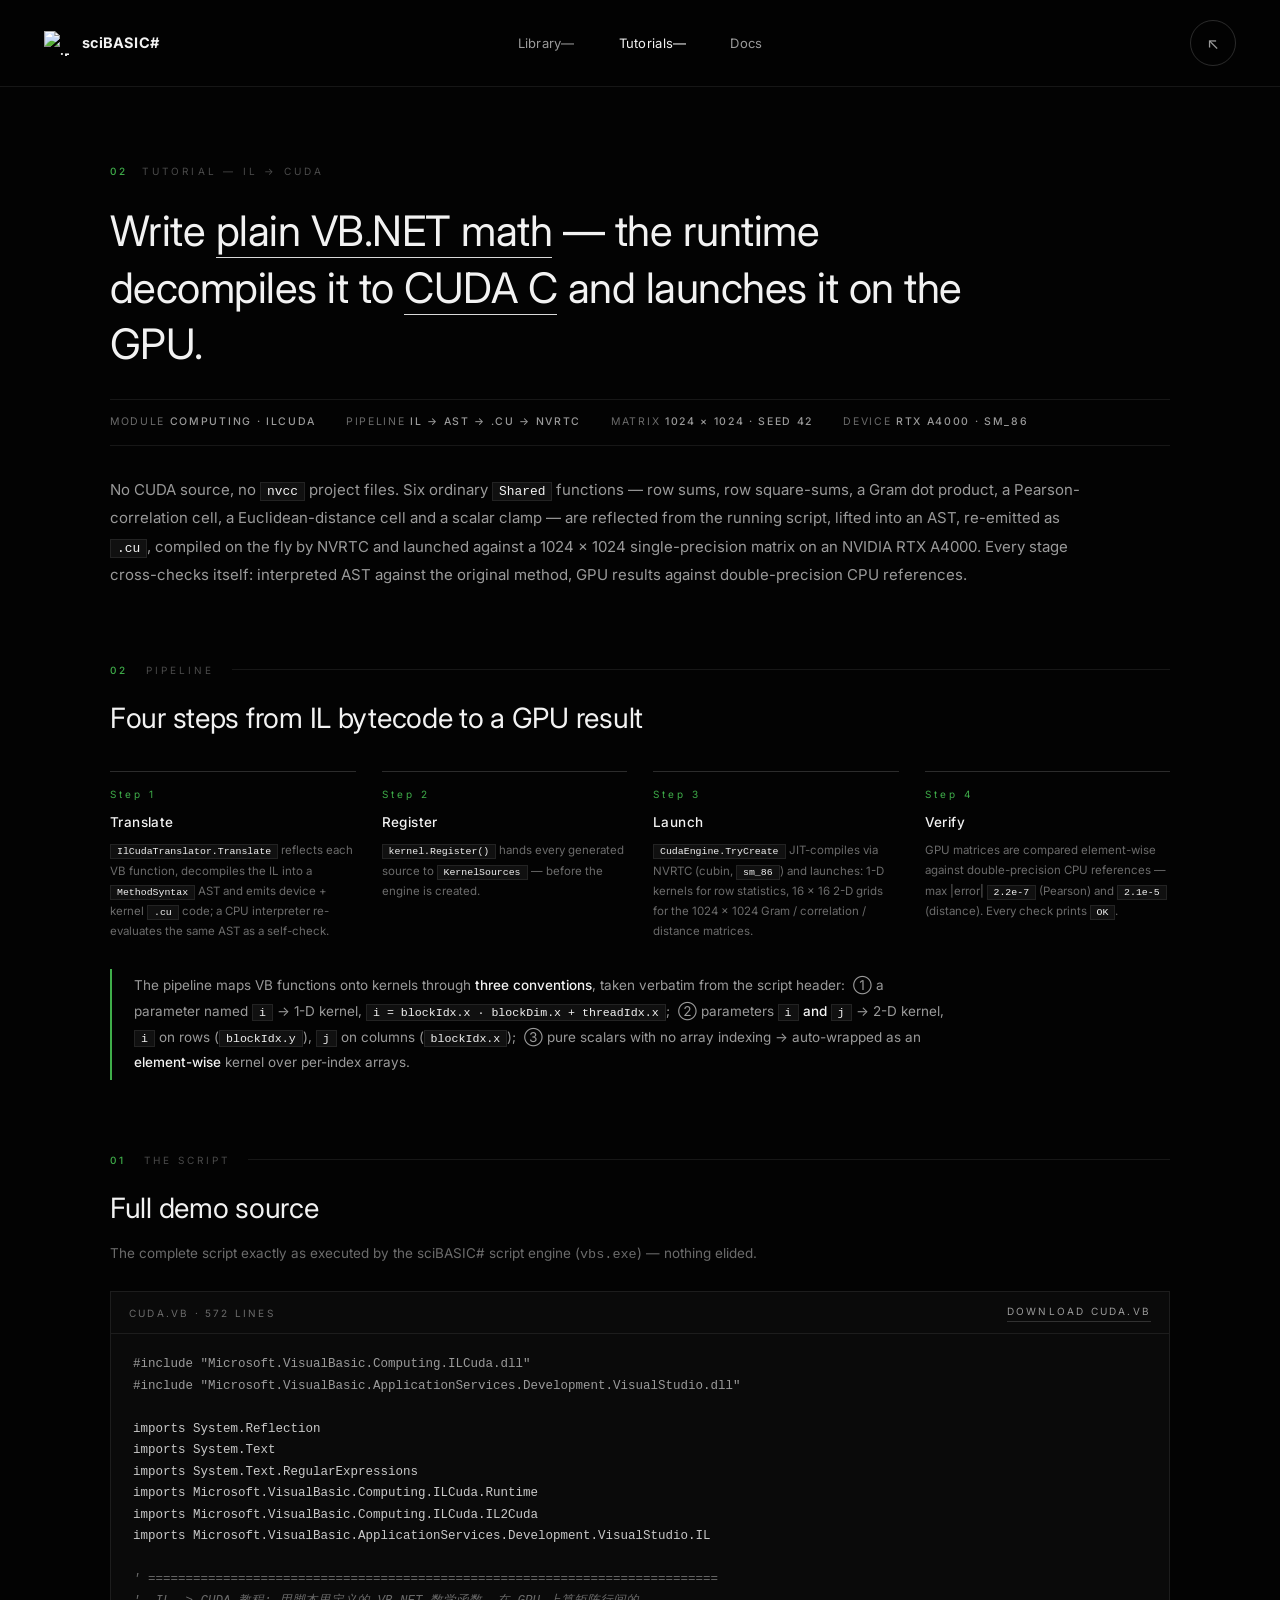
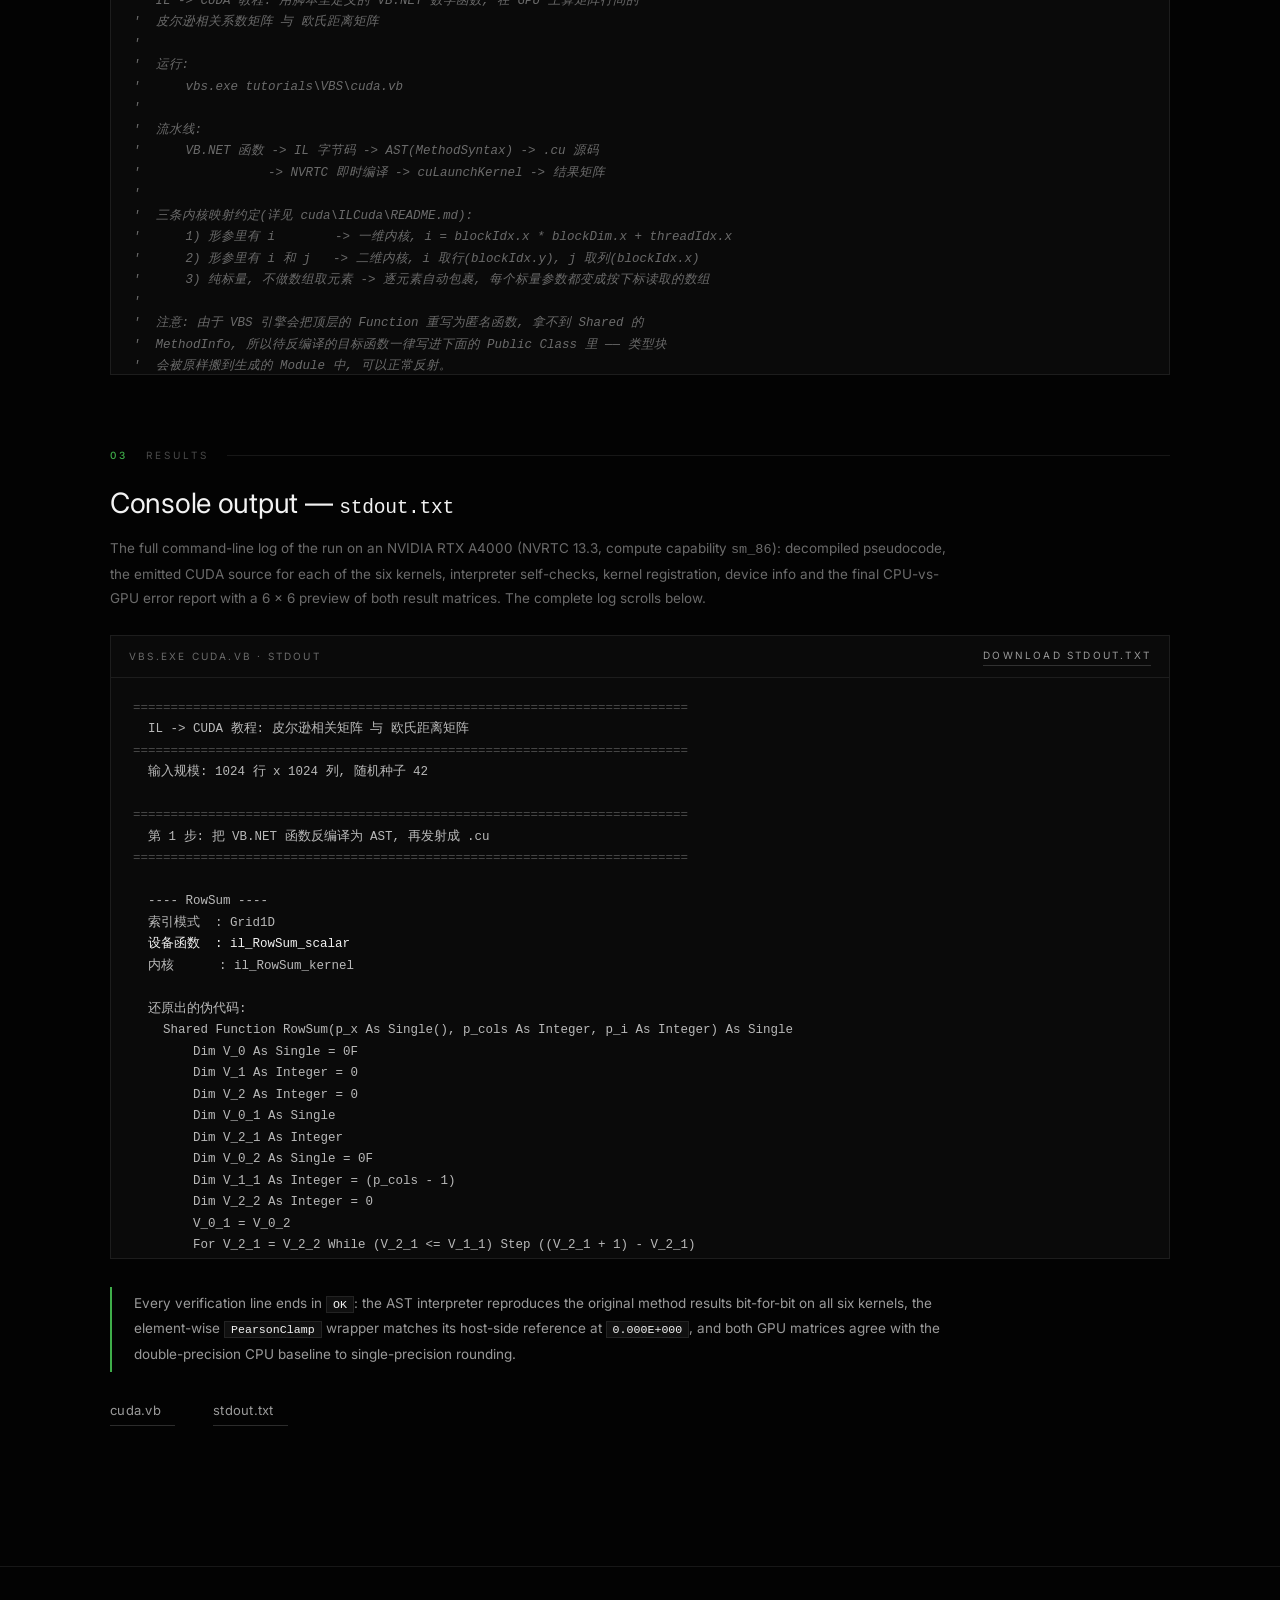
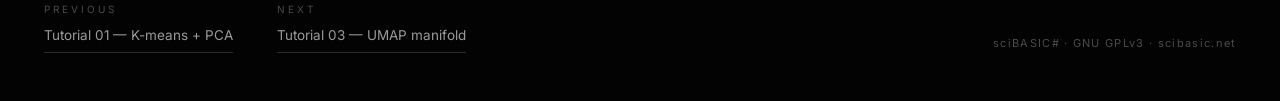
==== commit 6d6bd5bd: "add new demo pages" ====
--- a/demo-cuda.html
+++ b/demo-cuda.html
@@ -2,1648 +2,1557 @@
 <html lang="en">
 
 <head>
-    <meta charset="UTF-8" />
-    <meta name="viewport" content="width=device-width, initial-scale=1" />
-    <meta name="color-scheme" content="dark" />
-    <meta name="description"
-        content="Compile plain VB.NET math functions to CUDA kernels at runtime: IL decompilation, AST, NVRTC and GPU launch in one script." />
-    <title>sciBASIC# — Tutorial: IL → CUDA, VB.NET on the GPU</title>
-    <link rel="preconnect" href="https://fonts.googleapis.com">
-    <link rel="preconnect" href="https://fonts.gstatic.com" crossorigin>
-    <link href="https://fonts.googleapis.com/css2?family=Inter:wght@400;500;600&display=swap" rel="stylesheet">
-    <style>
-        :root {
-            --bg: #030303;
-            --ink: #eaeaea;
-            --dim: #8a8f98;
-            --faint: #565b63;
-            --hairline: rgba(255, 255, 255, .14);
-            --hairline2: rgba(255, 255, 255, .07);
-            --red: #ff3b2f;
-            --panel: #0b0d10;
+  <meta charset="UTF-8" />
+  <meta name="viewport" content="width=device-width, initial-scale=1" />
+  <meta name="color-scheme" content="dark" />
+  <meta name="description" content="Decompile plain VB.NET math functions into CUDA kernels at runtime with sciBASIC# ILCuda: IL to AST to .cu, NVRTC JIT, GPU execution and CPU cross-validation &mdash; full script and console log." />
+  <title>Tutorial 02 &mdash; IL &#8594; CUDA GPU acceleration &middot; sciBASIC#</title>
+  <link rel="icon" type="image/png" href="favicon.png" />
+  <link rel="preconnect" href="https://fonts.googleapis.com" />
+  <link rel="preconnect" href="https://fonts.gstatic.com" crossorigin />
+  <link href="https://fonts.googleapis.com/css2?family=Inter:wght@400;500;600&display=swap" rel="stylesheet" />
+  <style>
+    :root {
+      --bg: #030303;
+      --ink: #f2f2f2;
+      --ink-dim: #9a9a9a;
+      --ink-faint: #6b6b6b;
+      --ink-ghost: #4a4a4a;
+      --hairline: rgba(255, 255, 255, .16);
+      --hairline2: rgba(255, 255, 255, .08);
+      --green: #3fae4a;
+      --warn: #ff7a6e;
+      --sans: 'Inter', 'Helvetica Neue', 'Segoe UI', system-ui, sans-serif;
+      --mono: ui-monospace, 'Cascadia Code', 'SF Mono', Menlo, Consolas, 'Liberation Mono', monospace;
+    }
+
+    * { margin: 0; padding: 0; box-sizing: border-box; }
+
+    html { background: var(--bg); }
+
+    body {
+      background: var(--bg);
+      color: var(--ink);
+      font-family: var(--sans);
+      -webkit-font-smoothing: antialiased;
+      -moz-osx-font-smoothing: grayscale;
+      line-height: 1.6;
+    }
+
+    ::selection { background: rgba(63, 174, 74, .25); }
+
+    a { color: inherit; }
+
+    /* ---------- top bar (same skeleton as index.html) ---------- */
+    .topbar {
+      position: sticky;
+      top: 0;
+      z-index: 60;
+      display: flex;
+      justify-content: space-between;
+      align-items: center;
+      padding: 20px 3.4vw;
+      background: rgba(3, 3, 3, .84);
+      -webkit-backdrop-filter: blur(16px);
+      backdrop-filter: blur(16px);
+      border-bottom: 1px solid var(--hairline2);
+    }
+
+    .brand {
+      display: flex;
+      align-items: center;
+      gap: 13px;
+      text-decoration: none;
+      font-size: 14.5px;
+      font-weight: 600;
+      letter-spacing: .01em;
+      color: var(--ink);
+    }
+
+    .brand img { width: 25px; height: 25px; display: block; }
+
+    .topnav {
+      position: absolute;
+      left: 50%;
+      transform: translateX(-50%);
+      display: flex;
+      gap: 44px;
+    }
+
+    .topnav a {
+      font-size: 13px;
+      color: var(--ink-dim);
+      text-decoration: none;
+      letter-spacing: .02em;
+      transition: color .25s;
+    }
+
+    .topnav a:hover, .topnav a.on { color: var(--ink); }
+
+    .home-btn {
+      width: 46px;
+      height: 46px;
+      border-radius: 50%;
+      border: 1px solid var(--hairline);
+      display: flex;
+      align-items: center;
+      justify-content: center;
+      color: var(--ink-dim);
+      text-decoration: none;
+      font-size: 16px;
+      line-height: 1;
+      transition: color .25s, border-color .25s, transform .25s;
+    }
+
+    .home-btn:hover { color: var(--ink); border-color: rgba(255, 255, 255, .5); }
+
+    @media (max-width: 900px) { .topnav { display: none; } }
+
+    /* ---------- document shell ---------- */
+    .wrap { width: min(1060px, 92vw); margin: 0 auto; padding: 76px 0 30px; }
+
+    .eyebrow {
+      display: flex;
+      gap: 14px;
+      align-items: baseline;
+      font-size: 10px;
+      letter-spacing: .32em;
+      text-transform: uppercase;
+      color: var(--ink-ghost);
+    }
+
+    .eyebrow b { color: var(--green); font-weight: 500; }
+
+    h1.headline {
+      font-size: clamp(26px, 3.4vw, 42px);
+      font-weight: 400;
+      line-height: 1.35;
+      letter-spacing: -.012em;
+      margin: 24px 0 26px;
+      max-width: 22em;
+    }
+
+    h1.headline .u { border-bottom: 1px solid rgba(255, 255, 255, .85); padding-bottom: 1px; }
+
+    .meta {
+      display: flex;
+      flex-wrap: wrap;
+      gap: 10px 30px;
+      font-size: 10.5px;
+      letter-spacing: .16em;
+      text-transform: uppercase;
+      color: var(--ink-faint);
+      border-top: 1px solid var(--hairline2);
+      border-bottom: 1px solid var(--hairline2);
+      padding: 14px 0;
+    }
+
+    .meta b { color: var(--ink-dim); font-weight: 500; }
+
+    .lede {
+      max-width: 66em;
+      color: var(--ink-dim);
+      font-size: 15px;
+      line-height: 1.9;
+      margin: 30px 0 0;
+    }
+
+    .lede code, .step code, .note code, figcaption code {
+      font-family: var(--mono);
+      font-size: .86em;
+      background: #101010;
+      border: 1px solid var(--hairline2);
+      padding: 1px 6px;
+      color: var(--ink);
+    }
+
+    /* ---------- sections ---------- */
+    section { margin-top: 72px; }
+
+    .sec-label {
+      display: flex;
+      align-items: center;
+      gap: 18px;
+      font-size: 10px;
+      letter-spacing: .3em;
+      text-transform: uppercase;
+      color: var(--ink-ghost);
+    }
+
+    .sec-label::after { content: ''; flex: 1; height: 1px; background: var(--hairline2); }
+
+    .sec-label b { color: var(--green); font-weight: 500; }
+
+    h2 {
+      font-size: clamp(20px, 2.2vw, 28px);
+      font-weight: 400;
+      letter-spacing: -.01em;
+      margin: 18px 0 10px;
+    }
+
+    .sub { color: var(--ink-faint); font-size: 13.5px; line-height: 1.8; max-width: 62em; }
+
+    /* ---------- pipeline steps ---------- */
+    .steps {
+      display: grid;
+      grid-template-columns: repeat(auto-fit, minmax(185px, 1fr));
+      gap: 30px 26px;
+      margin-top: 30px;
+    }
+
+    .step { border-top: 1px solid var(--hairline); padding-top: 14px; }
+
+    .step .no { font-size: 10px; letter-spacing: .3em; color: var(--green); }
+
+    .step h3 { font-size: 13.5px; font-weight: 500; letter-spacing: .03em; margin: 10px 0 7px; }
+
+    .step p { font-size: 11.5px; line-height: 1.75; color: var(--ink-faint); }
+
+    /* ---------- code box ---------- */
+    .codebox { margin-top: 24px; border: 1px solid var(--hairline2); background: #0a0a0a; }
+
+    .codebox-head {
+      display: flex;
+      justify-content: space-between;
+      align-items: center;
+      gap: 20px;
+      padding: 11px 18px;
+      border-bottom: 1px solid var(--hairline2);
+      font-size: 10px;
+      letter-spacing: .22em;
+      text-transform: uppercase;
+      color: var(--ink-faint);
+    }
+
+    .codebox-head a {
+      color: var(--ink-dim);
+      text-decoration: none;
+      border-bottom: 1px solid var(--hairline);
+      padding-bottom: 2px;
+      transition: color .25s, border-color .25s;
+    }
+
+    .codebox-head a:hover { color: var(--ink); border-color: rgba(255, 255, 255, .5); }
+
+    pre.code {
+      margin: 0;
+      padding: 20px 22px;
+      overflow: auto;
+      font-family: var(--mono);
+      font-size: 12.5px;
+      line-height: 1.72;
+      color: #c9c9c9;
+      tab-size: 4;
+    }
+
+    pre.code.tall { max-height: 640px; }
+
+    .tk-c { color: var(--ink-faint); font-style: italic; }
+    .tk-k { color: var(--green); }
+    .tk-s { color: #d8e6d8; }
+    .tk-p { color: var(--ink-dim); }
+    .tk-n { color: #8fae96; }
+
+    /* ---------- figures ---------- */
+    figure.fig { margin-top: 26px; border: 1px solid var(--hairline2); background: #0a0a0a; padding: 20px; }
+
+    .fig img { width: auto; max-width: 100%; height: auto; display: block; margin: 0 auto; }
+
+    figcaption { margin-top: 16px; font-size: 12px; line-height: 1.85; color: var(--ink-faint); }
+
+    figcaption b { color: var(--ink-dim); font-weight: 500; }
+
+    /* ---------- callout ---------- */
+    .note {
+      margin-top: 28px;
+      border-left: 2px solid var(--green);
+      padding: 4px 0 4px 22px;
+      color: var(--ink-dim);
+      font-size: 13.5px;
+      line-height: 1.9;
+      max-width: 62em;
+    }
+
+    .note b { color: var(--ink); font-weight: 500; }
+
+    /* ---------- tables ---------- */
+    .tablewrap { margin-top: 24px; border: 1px solid var(--hairline2); background: #0a0a0a; overflow-x: auto; }
+
+    table { width: 100%; border-collapse: collapse; font-family: var(--mono); font-size: 12px; }
+
+    th {
+      font-family: var(--sans);
+      font-size: 10px;
+      letter-spacing: .22em;
+      text-transform: uppercase;
+      color: var(--ink-ghost);
+      font-weight: 500;
+      text-align: left;
+      padding: 11px 16px;
+      border-bottom: 1px solid var(--hairline);
+      white-space: nowrap;
+    }
+
+    td { padding: 9px 16px; border-bottom: 1px solid var(--hairline2); color: var(--ink-dim); white-space: nowrap; }
+
+    td.num { text-align: right; }
+
+    tbody tr:last-child td { border-bottom: none; }
+
+    tbody tr:hover td { background: #0d0d0d; }
+
+    tr.ell td { color: var(--ink-ghost); text-align: center; letter-spacing: .5em; font-size: 10px; }
+
+    /* ---------- terminal ---------- */
+    pre.term {
+      margin: 0;
+      padding: 20px 22px;
+      overflow: auto;
+      max-height: 580px;
+      font-family: var(--mono);
+      font-size: 12.5px;
+      line-height: 1.72;
+      color: #b9b9b9;
+      white-space: pre;
+    }
+
+    .term .sep { color: var(--ink-ghost); }
+    .term .ok { color: var(--green); }
+    .term .fail { color: var(--warn); }
+    .term .em { color: var(--ink); }
+
+    /* ---------- downloads ---------- */
+    .dlrow { display: flex; flex-wrap: wrap; gap: 16px 38px; margin-top: 28px; }
+
+    a.dl {
+      font-size: 13px;
+      color: var(--ink-dim);
+      text-decoration: none;
+      letter-spacing: .02em;
+      border-bottom: 1px solid var(--hairline);
+      padding-bottom: 5px;
+      transition: color .25s, border-color .25s;
+    }
+
+    a.dl:hover { color: var(--ink); border-color: rgba(255, 255, 255, .6); }
+
+    a.dl::after { content: '\2192'; margin-left: 2px; opacity: 0; transition: opacity .25s, margin-left .25s; }
+
+    a.dl:hover::after { opacity: 1; margin-left: 8px; }
+
+    /* ---------- footer ---------- */
+    footer.site {
+      margin-top: 110px;
+      border-top: 1px solid var(--hairline2);
+      padding: 34px 3.4vw 52px;
+      display: flex;
+      justify-content: space-between;
+      align-items: flex-end;
+      gap: 28px;
+      flex-wrap: wrap;
+    }
+
+    .pn { display: flex; gap: 44px; flex-wrap: wrap; }
+
+    .pn a { text-decoration: none; color: var(--ink-dim); font-size: 13.5px; border-bottom: 1px solid var(--hairline); padding-bottom: 5px; transition: color .25s, border-color .25s; }
+
+    .pn a:hover { color: var(--ink); border-color: rgba(255, 255, 255, .6); }
+
+    .pn a span { display: block; font-size: 10px; letter-spacing: .3em; text-transform: uppercase; color: var(--ink-ghost); margin-bottom: 8px; }
+
+    .legal { font-size: 11px; letter-spacing: .12em; color: var(--ink-ghost); }
+</style>
+</head>
+
+<body>
+  <!-- ================= global top bar ================= -->
+  <header class="topbar">
+    <a class="brand" href="./">
+      <img src="favicon.png" alt="sciBASIC# knot logo" />
+      <strong>sciBASIC#</strong>
+    </a>
+    <nav class="topnav">
+      <a href="https://github.com/xieguigang/sciBASIC" target="_blank" rel="noopener">Library&mdash;</a>
+      <a href="demo-kmeans.html" class="on">Tutorials&mdash;</a>
+      <a href="https://github.com/xieguigang/sciBASIC/tree/master/docs" target="_blank" rel="noopener">Docs</a>
+    </nav>
+    <a class="home-btn" href="./" aria-label="Back to home" title="Back to home">&#8598;</a>
+  </header>
+
+  <main class="wrap">
+    <!-- ================= page head ================= -->
+    <p class="eyebrow"><b>02</b> <span>Tutorial &mdash; IL &#8594; CUDA</span></p>
+    <h1 class="headline">Write <span class="u">plain VB.NET math</span> &mdash; the runtime decompiles it to <span class="u">CUDA C</span> and launches it on the GPU.</h1>
+    <div class="meta">
+      <span>Module <b>Computing &middot; ILCuda</b></span>
+      <span>Pipeline <b>IL &#8594; AST &#8594; .cu &#8594; NVRTC</b></span>
+      <span>Matrix <b>1024 &times; 1024 &middot; seed 42</b></span>
+      <span>Device <b>RTX A4000 &middot; sm_86</b></span>
+    </div>
+    <p class="lede">No CUDA source, no <code>nvcc</code> project files. Six ordinary <code>Shared</code> functions &mdash; row sums, row square-sums, a Gram dot product, a Pearson-correlation cell, a Euclidean-distance cell and a scalar clamp &mdash; are reflected from the running script, lifted into an AST, re-emitted as <code>.cu</code>, compiled on the fly by NVRTC and launched against a 1024&nbsp;&times;&nbsp;1024 single-precision matrix on an NVIDIA RTX&nbsp;A4000. Every stage cross-checks itself: interpreted AST against the original method, GPU results against double-precision CPU references.</p>
+
+
+    <section id="pipeline">
+      <p class="sec-label"><b>02</b> <span>Pipeline</span></p>
+      <h2>Four steps from IL bytecode to a GPU result</h2>
+      <div class="steps">
+        <div class="step"><div class="no">Step 1</div><h3>Translate</h3>
+          <p><code>IlCudaTranslator.Translate</code> reflects each VB function, decompiles the IL into a
+          <code>MethodSyntax</code> AST and emits device + kernel <code>.cu</code> code; a CPU interpreter
+          re-evaluates the same AST as a self-check.</p></div>
+        <div class="step"><div class="no">Step 2</div><h3>Register</h3>
+          <p><code>kernel.Register()</code> hands every generated source to <code>KernelSources</code> &mdash;
+          before the engine is created.</p></div>
+        <div class="step"><div class="no">Step 3</div><h3>Launch</h3>
+          <p><code>CudaEngine.TryCreate</code> JIT-compiles via NVRTC (cubin, <code>sm_86</code>) and launches:
+          1-D kernels for row statistics, 16&nbsp;&times;&nbsp;16 2-D grids for the 1024&nbsp;&times;&nbsp;1024
+          Gram / correlation / distance matrices.</p></div>
+        <div class="step"><div class="no">Step 4</div><h3>Verify</h3>
+          <p>GPU matrices are compared element-wise against double-precision CPU references &mdash; max
+          |error| <code>2.2e-7</code> (Pearson) and <code>2.1e-5</code> (distance). Every check prints
+          <code>OK</code>.</p></div>
+      </div>
+    </section>
+
+    <div class="note">The pipeline maps VB functions onto kernels through <b>three conventions</b>, taken verbatim
+      from the script header: &nbsp;&#9312; a parameter named <b><code>i</code></b> &rarr; 1-D kernel,
+      <code>i = blockIdx.x &middot; blockDim.x + threadIdx.x</code>; &nbsp;&#9313; parameters <b><code>i</code> and
+      <code>j</code></b> &rarr; 2-D kernel, <code>i</code> on rows (<code>blockIdx.y</code>), <code>j</code> on
+      columns (<code>blockIdx.x</code>); &nbsp;&#9314; pure scalars with no array indexing &rarr; auto-wrapped as an
+      <b>element-wise</b> kernel over per-index arrays.</div>
+    <section id="script">
+      <p class="sec-label"><b>01</b> <span>The Script</span></p>
+      <h2>Full demo source</h2>
+      <p class="sub">The complete script exactly as executed by the sciBASIC# script engine (<code>vbs.exe</code>) &mdash; nothing elided.</p>
+      <div class="codebox">
+        <div class="codebox-head"><span>cuda.vb &middot; 572 lines</span><a href="assets/cuda.vb" download>Download cuda.vb</a></div>
+        <pre class="code tall" data-lang="vb"><code>#include &quot;Microsoft.VisualBasic.Computing.ILCuda.dll&quot;
+#include &quot;Microsoft.VisualBasic.ApplicationServices.Development.VisualStudio.dll&quot;
+
+imports System.Reflection
+imports System.Text
+imports System.Text.RegularExpressions
+imports Microsoft.VisualBasic.Computing.ILCuda.Runtime
+imports Microsoft.VisualBasic.Computing.ILCuda.IL2Cuda
+imports Microsoft.VisualBasic.ApplicationServices.Development.VisualStudio.IL
+
+&#x27; ============================================================================
+&#x27;  IL -&gt; CUDA 教程: 用脚本里定义的 VB.NET 数学函数, 在 GPU 上算矩阵行间的
+&#x27;  皮尔逊相关系数矩阵 与 欧氏距离矩阵
+&#x27;
+&#x27;  运行:
+&#x27;      vbs.exe tutorials\VBS\cuda.vb
+&#x27;
+&#x27;  流水线:
+&#x27;      VB.NET 函数 -&gt; IL 字节码 -&gt; AST(MethodSyntax) -&gt; .cu 源码
+&#x27;                 -&gt; NVRTC 即时编译 -&gt; cuLaunchKernel -&gt; 结果矩阵
+&#x27;
+&#x27;  三条内核映射约定(详见 cuda\ILCuda\README.md):
+&#x27;      1) 形参里有 i        -&gt; 一维内核, i = blockIdx.x * blockDim.x + threadIdx.x
+&#x27;      2) 形参里有 i 和 j   -&gt; 二维内核, i 取行(blockIdx.y), j 取列(blockIdx.x)
+&#x27;      3) 纯标量, 不做数组取元素 -&gt; 逐元素自动包裹, 每个标量参数都变成按下标读取的数组
+&#x27;
+&#x27;  注意: 由于 VBS 引擎会把顶层的 Function 重写为匿名函数, 拿不到 Shared 的
+&#x27;  MethodInfo, 所以待反编译的目标函数一律写进下面的 Public Class 里 —— 类型块
+&#x27;  会被原样搬到生成的 Module 中, 可以正常反射。
+&#x27; ============================================================================
+
+&#x27; ---------------------------------------------------------------------------
+&#x27;  第 1 节: 待反编译的目标函数
+&#x27;
+&#x27;  下面全部是普通的 VB.NET 写法, 不含任何 CUDA 概念。IL2Cuda 会在运行时把它们
+&#x27;  反编译成表达式树, 再发射成 .cu。
+&#x27;
+&#x27;  设第 i 行 sum_i = Σx, sq_i = Σx², dot_ij = Σx_ik·x_jk, n = 列数:
+&#x27;      mean_i  = sum_i / n
+&#x27;      var_i   = sq_i - n * mean_i²
+&#x27;      corr_ij = (dot_ij - n * mean_i * mean_j) / sqrt(var_i * var_j)
+&#x27;      dist_ij = sqrt(sq_i + sq_j - 2 * dot_ij)
+&#x27;
+&#x27;  对角线在数学上恒为 corr=1 / dist=0, 这里直接返回, 避免单精度下两个相近
+&#x27;  大数相减把舍入误差放大(见 README 的数值注意点)。
+&#x27; ---------------------------------------------------------------------------
+
+Public Class PearsonMetrics
+
+    &#x27; 行求和, 对应约定 1: 形参 i 为线程索引 -&gt; 一维内核
+    Public Shared Function RowSum(x As Single(), cols As Integer, i As Integer) As Single
+        Dim sum As Single = 0.0F
+
+        For k As Integer = 0 To cols - 1
+            sum += x(i * cols + k)
+        Next
+
+        Return sum
+    End Function
+
+    &#x27; 行平方和, 同样是一维内核
+    Public Shared Function RowSumSq(x As Single(), cols As Integer, i As Integer) As Single
+        Dim sumSq As Single = 0.0F
+
+        For k As Integer = 0 To cols - 1
+            Dim v As Single = x(i * cols + k)
+            sumSq += v * v
+        Next
+
+        Return sumSq
+    End Function
+
+    &#x27; 两行的点积, 对应约定 2: 同时有 i 和 j -&gt; 二维内核
+    Public Shared Function GramDot(x As Single(), cols As Integer, i As Integer, j As Integer) As Single
+        Dim acc As Single = 0.0F
+
+        For k As Integer = 0 To cols - 1
+            acc += x(i * cols + k) * x(j * cols + k)
+        Next
+
+        Return acc
+    End Function
+
+    &#x27; 皮尔逊相关单元: guard clause + if/else 菱形 + MathF 调用
+    Public Shared Function CorrelationCell(dot As Single(), rowSum As Single(), rowSumSq As Single(),
+                                           rows As Integer, cols As Integer,
+                                           i As Integer, j As Integer) As Single
+        If i = j Then
+            Return 1.0F
+        End If
+
+        Dim n As Single = CSng(cols)
+        Dim meanI As Single = rowSum(i) / n
+        Dim meanJ As Single = rowSum(j) / n
+        Dim varI As Single = rowSumSq(i) - n * meanI * meanI
+        Dim varJ As Single = rowSumSq(j) - n * meanJ * meanJ
+        Dim d As Single = dot(i * rows + j)
+        Dim cov As Single = d - n * meanI * meanJ
+        Dim denom As Single = MathF.Sqrt(MathF.Max(varI, 0.0F)) * MathF.Sqrt(MathF.Max(varJ, 0.0F))
+        Dim c As Single
+
+        If denom &gt; 1.0E-12F Then
+            c = cov / denom
+        Else
+            c = 0.0F
+        End If
+
+        Return MathF.Min(1.0F, MathF.Max(-1.0F, c))
+    End Function
+
+    &#x27; 欧氏距离单元: guard clause + MathF.Sqrt
+    Public Shared Function DistanceCell(dot As Single(), rowSumSq As Single(),
+                                        rows As Integer, i As Integer, j As Integer) As Single
+        If i = j Then
+            Return 0.0F
+        End If
+
+        Dim d As Single = dot(i * rows + j)
+        Dim d2 As Single = MathF.Max(rowSumSq(i) + rowSumSq(j) - 2.0F * d, 0.0F)
+
+        Return MathF.Sqrt(d2)
+    End Function
+
+    &#x27; 纯标量截断, 对应约定 3: 没有 i/j, 也没有数组取元素 -&gt; 逐元素自动包裹
+    Public Shared Function PearsonClamp(cov As Single, denom As Single) As Single
+        Dim c As Single
+
+        If denom &gt; 1.0E-12F Then
+            c = cov / denom
+        Else
+            c = 0.0F
+        End If
+
+        Return MathF.Min(1.0F, MathF.Max(-1.0F, c))
+    End Function
+End Class
+
+&#x27; ---------------------------------------------------------------------------
+&#x27;  第 2 节: 教程用的辅助代码(目标方法清单 / CPU 参考实现 / 排版 / 自检)
+&#x27; ---------------------------------------------------------------------------
+
+Public Class TutorialKit
+
+    &#x27;&#x27;&#x27; 全部待反编译的目标方法
+    Public Shared Function Targets() As MethodInfo()
+        Dim t As Type = GetType(PearsonMetrics)
+
+        Return New MethodInfo() {
+            t.GetMethod(&quot;RowSum&quot;),
+            t.GetMethod(&quot;RowSumSq&quot;),
+            t.GetMethod(&quot;GramDot&quot;),
+            t.GetMethod(&quot;CorrelationCell&quot;),
+            t.GetMethod(&quot;DistanceCell&quot;),
+            t.GetMethod(&quot;PearsonClamp&quot;)
         }
-
-        * {
-            margin: 0;
-            padding: 0;
-            box-sizing: border-box
-        }
-
-        html {
-            scroll-behavior: smooth
-        }
-
-        body {
-            background: var(--bg);
-            color: var(--ink);
-            font-family: Inter, -apple-system, 'Segoe UI', sans-serif;
-            font-size: 15px;
-            line-height: 1.6;
-            -webkit-font-smoothing: antialiased
-        }
-
-        a {
-            color: inherit;
-            text-decoration: none
-        }
-
-        .mono {
-            font-family: ui-monospace, 'Cascadia Mono', 'JetBrains Mono', Consolas, 'Courier New', monospace
-        }
-
-        /* top bar */
-        .topbar {
-            position: fixed;
-            inset: 0 0 auto 0;
-            z-index: 50;
-            display: flex;
-            align-items: center;
-            justify-content: space-between;
-            padding: 18px 34px;
-            background: linear-gradient(rgba(3, 3, 3, .92), rgba(3, 3, 3, .55) 70%, transparent)
-        }
-
-        .brand {
-            display: flex;
-            align-items: center;
-            gap: 10px;
-            font-size: 14px;
-            letter-spacing: .06em
-        }
-
-        .brand img {
-            width: 20px;
-            height: 20px
-        }
-
-        .topnav {
-            display: flex;
-            gap: 26px;
-            font-family: ui-monospace, 'Cascadia Mono', 'JetBrains Mono', Consolas, 'Courier New', monospace;
-            font-size: 11px;
-            letter-spacing: .12em;
-            color: var(--dim)
-        }
-
-        .topnav a:hover {
-            color: var(--ink)
-        }
-
-        /* hero */
-        .wrap {
-            max-width: 1060px;
-            margin: 0 auto;
-            padding: 0 34px
-        }
-
-        .hero {
-            padding: 158px 0 30px;
-            border-bottom: 1px solid var(--hairline2)
-        }
-
-        .kicker {
-            font-family: ui-monospace, 'Cascadia Mono', 'JetBrains Mono', Consolas, 'Courier New', monospace;
-            font-size: 11px;
-            letter-spacing: .22em;
-            color: var(--red)
-        }
-
-        h1 {
-            font-size: clamp(30px, 4.6vw, 52px);
-            font-weight: 600;
-            letter-spacing: -.02em;
-            line-height: 1.08;
-            margin: 14px 0 14px
-        }
-
-        h1 .u {
-            color: var(--dim);
-            font-weight: 400
-        }
-
-        .lede {
-            max-width: 680px;
-            color: var(--dim);
-            font-size: 15.5px
-        }
-
-        .meta {
-            display: flex;
-            flex-wrap: wrap;
-            gap: 10px;
-            margin-top: 26px
-        }
-
-        .meta div {
-            border: 1px solid var(--hairline);
-            padding: 8px 14px;
-            font-family: ui-monospace, 'Cascadia Mono', 'JetBrains Mono', Consolas, 'Courier New', monospace;
-            font-size: 10.5px;
-            letter-spacing: .1em;
-            color: var(--dim);
-            text-transform: uppercase
-        }
-
-        .meta b {
-            color: var(--ink);
-            font-weight: 500
-        }
-
-        /* sections */
-        section {
-            padding: 58px 0;
-            border-bottom: 1px solid var(--hairline2)
-        }
-
-        h2 {
-            font-family: ui-monospace, 'Cascadia Mono', 'JetBrains Mono', Consolas, 'Courier New', monospace;
-            font-size: 11.5px;
-            font-weight: 500;
-            letter-spacing: .24em;
-            text-transform: uppercase;
-            color: var(--faint);
-            margin-bottom: 26px
-        }
-
-        h2 em {
-            font-style: normal;
-            color: var(--red)
-        }
-
-        /* code blocks */
-        .code {
-            background: var(--panel);
-            border: 1px solid var(--hairline2);
-            overflow-x: auto;
-            font-family: ui-monospace, 'Cascadia Mono', 'JetBrains Mono', Consolas, 'Courier New', monospace;
-            font-size: 12.5px;
-            line-height: 1.62;
-            padding: 22px 24px;
-            color: #c6cbd2;
-            tab-size: 4
-        }
-
-        .code pre {
-            white-space: pre
-        }
-
-        .k-kw {
-            color: #e8e8e8;
-            font-weight: 600
-        }
-
-        .k-com {
-            color: #5d636c;
-            font-style: italic
-        }
-
-        .k-str {
-            color: #c98f6d
-        }
-
-        .k-num {
-            color: #7fb3a4
-        }
-
-        .k-pre {
-            color: #b58bd8
-        }
-
-        details {
-            border: 1px solid var(--hairline2);
-            border-top: none
-        }
-
-        details:first-of-type {
-            border-top: 1px solid var(--hairline2)
-        }
-
-        summary {
-            cursor: pointer;
-            list-style: none;
-            display: flex;
-            align-items: center;
-            gap: 14px;
-            padding: 14px 20px;
-            font-family: ui-monospace, 'Cascadia Mono', 'JetBrains Mono', Consolas, 'Courier New', monospace;
-            font-size: 12px;
-            letter-spacing: .08em;
-            color: var(--dim);
-            background: #08090b;
-            user-select: none
-        }
-
-        summary:hover {
-            color: var(--ink)
-        }
-
-        summary .arrow {
-            color: var(--red);
-            font-size: 10px;
-            transition: transform .25s
-        }
-
-        details[open] .arrow {
-            transform: rotate(90deg)
-        }
-
-        details .code {
-            border: none
-        }
-
-        /* figure */
-        figure {
-            margin: 0
-        }
-
-        figure img {
-            display: block;
-            width: 100%;
-            max-width: 880px;
-            border: 1px solid var(--hairline2)
-        }
-
-        figcaption {
-            font-family: ui-monospace, 'Cascadia Mono', 'JetBrains Mono', Consolas, 'Courier New', monospace;
-            font-size: 11px;
-            letter-spacing: .1em;
-            color: var(--faint);
-            margin-top: 12px
-        }
-
-        /* table */
-        .tblwrap {
-            border: 1px solid var(--hairline2);
-            overflow-x: auto;
-            max-height: 480px;
-            overflow-y: auto
-        }
-
-        table {
-            border-collapse: collapse;
-            width: 100%;
-            font-family: ui-monospace, 'Cascadia Mono', 'JetBrains Mono', Consolas, 'Courier New', monospace;
-            font-size: 12px
-        }
-
-        th {
-            position: sticky;
-            top: 0;
-            background: #101318;
-            color: var(--dim);
-            font-weight: 500;
-            letter-spacing: .08em;
-            text-align: left;
-            padding: 9px 16px;
-            border-bottom: 1px solid var(--hairline)
-        }
-
-        td {
-            padding: 7px 16px;
-            border-bottom: 1px solid var(--hairline2);
-            color: #b9bfc7;
-            white-space: nowrap
-        }
-
-        tr:hover td {
-            background: #0d1014
-        }
-
-        .badge {
-            display: inline-block;
-            min-width: 20px;
-            text-align: center;
-            padding: 0 6px;
-            border: 1px solid
-        }
-
-        .badge.c1 {
-            color: #c0504d;
-            border-color: #c0504d66
-        }
-
-        .badge.c2 {
-            color: #4d84c0;
-            border-color: #4d84c066
-        }
-
-        .badge.c3 {
-            color: #7ba05b;
-            border-color: #7ba05b66
-        }
-
-        tr.more td {
-            color: var(--faint);
-            font-style: italic
-        }
-
-        /* terminal */
-        .term {
-            border: 1px solid var(--hairline2);
-            background: #050607
-        }
-
-        .termbar {
-            display: flex;
-            align-items: center;
-            gap: 8px;
-            padding: 10px 16px;
-            border-bottom: 1px solid var(--hairline2);
-            font-family: ui-monospace, 'Cascadia Mono', 'JetBrains Mono', Consolas, 'Courier New', monospace;
-            font-size: 10.5px;
-            letter-spacing: .12em;
-            color: var(--faint)
-        }
-
-        .termbar i {
-            width: 8px;
-            height: 8px;
-            background: #24282e;
-            display: inline-block
-        }
-
-        .termscroll {
-            max-height: 600px;
-            overflow: auto;
-            padding: 20px 22px;
-            font-family: ui-monospace, 'Cascadia Mono', 'JetBrains Mono', Consolas, 'Courier New', monospace;
-            font-size: 12px;
-            line-height: 1.6;
-            color: #a9b0b8;
-            white-space: pre
-        }
-
-        .t-rule {
-            color: #3a3f46
-        }
-
-        .t-title {
-            color: #e4e7ea;
-            font-weight: 600
-        }
-
-        .t-sub {
-            color: #c98f6d
-        }
-
-        .t-ok {
-            color: #7ec97e;
-            font-weight: 600
-        }
-
-        .t-fail {
-            color: #ff6b6b;
-            font-weight: 600
-        }
-
-        .t-hl {
-            color: #d9dee4
-        }
-
-        /* prose */
-        .note {
-            max-width: 760px;
-            color: var(--dim);
-            font-size: 14px
-        }
-
-        .note b {
-            color: var(--ink);
-            font-weight: 500
-        }
-
-        .note code {
-            font-family: ui-monospace, 'Cascadia Mono', 'JetBrains Mono', Consolas, 'Courier New', monospace;
-            font-size: 12.5px;
-            color: #c98f6d;
-            background: #101216;
-            padding: 1px 6px
-        }
-
-        /* pipeline */
-        .pipe {
-            display: flex;
-            flex-wrap: wrap;
-            gap: 8px;
-            align-items: center;
-            font-family: ui-monospace, 'Cascadia Mono', 'JetBrains Mono', Consolas, 'Courier New', monospace;
-            font-size: 11.5px;
-            margin: 6px 0 4px
-        }
-
-        .pipe span {
-            border: 1px solid var(--hairline);
-            padding: 8px 13px;
-            color: var(--ink);
-            background: #0b0d10
-        }
-
-        .pipe i {
-            color: var(--red);
-            font-style: normal
-        }
-
-        /* footer pager */
-        .pager {
-            display: flex;
-            justify-content: space-between;
-            gap: 20px;
-            padding: 44px 0 70px
-        }
-
-        .pager a {
-            flex: 1;
-            border: 1px solid var(--hairline);
-            padding: 18px 20px;
-            font-family: ui-monospace, 'Cascadia Mono', 'JetBrains Mono', Consolas, 'Courier New', monospace;
-            font-size: 11px;
-            letter-spacing: .12em;
-            color: var(--dim);
-            text-transform: uppercase;
-            transition: border-color .25s, color .25s
-        }
-
-        .pager a:hover {
-            border-color: rgba(255, 255, 255, .45);
-            color: var(--ink)
-        }
-
-        .pager a b {
-            display: block;
-            color: var(--ink);
-            font-weight: 500;
-            font-size: 13px;
-            letter-spacing: .04em;
-            text-transform: none;
-            margin-top: 6px
-        }
-
-        .pager a.nx {
-            text-align: right
-        }
-
-        .foot {
-            padding: 0 34px 40px;
-            text-align: center;
-            font-family: ui-monospace, 'Cascadia Mono', 'JetBrains Mono', Consolas, 'Courier New', monospace;
-            font-size: 10.5px;
-            letter-spacing: .14em;
-            color: var(--faint)
-        }
-
-        .foot a {
-            color: var(--dim)
-        }
-
-        .foot a:hover {
-            color: var(--ink)
-        }
-
-        @media(max-width:720px) {
-            .topbar {
-                padding: 14px 18px
-            }
-
-            .wrap {
-                padding: 0 18px
-            }
-
-            .hero {
-                padding-top: 120px
-            }
-        }
-    </style>
-</head>
-
-<body>
-
-    <header class="topbar">
-        <a class="brand" href="./"><strong>sciBASIC#</strong></a>
-        <nav class="topnav">
-            <a href="https://github.com/xieguigang/sciBASIC" target="_blank" rel="noopener">Library—</a>
-            <a href="demo-kmeans.html">K-means demo</a>
-            <a href="demo-cuda.html" style="color:#eaeaea">IL&rarr;CUDA demo</a>
-        </nav>
-    </header>
-    <main class="wrap">
-
-        <div class="hero">
-            <div class="kicker">TUTORIAL 02 / GPU COMPUTING</div>
-            <h1>IL &rarr; CUDA:<br /><span class="u">VB.NET functions compiled to the GPU</span></h1>
-            <p class="lede">Six ordinary VB.NET math functions — no CUDA concepts anywhere — are
-                decompiled from IL, rebuilt as an AST, emitted as <b>.cu</b> source, compiled at
-                runtime by NVRTC and launched on the GPU to evaluate a 1024 × 1024 Pearson
-                correlation matrix and Euclidean distance matrix.</p>
-            <div class="meta">
-                <div>matrix <b>1024 × 1024</b></div>
-                <div>device <b>RTX A4000 · NVRTC 13.3 · sm_86</b></div>
-                <div>max error <b>2.221E-007</b></div>
-                <div>run <b>vbs.exe cuda.vb</b></div>
-            </div>
-        </div>
-
-        <section>
-            <h2><em>01</em> — How it works</h2>
-            <div class="pipe">
-                <span>VB.NET function</span><i>→</i>
-                <span>IL bytecode</span><i>→</i>
-                <span>AST</span><i>→</i>
-                <span>.cu source</span><i>→</i>
-                <span>NVRTC</span><i>→</i>
-                <span>cuLaunchKernel</span>
-            </div>
-            <p class="note">Kernel shape is inferred from the parameter list, so you never write
-                thread-index boilerplate: a parameter named <code>i</code> maps to a 1-D grid,
-                <code>i</code> + <code>j</code> to a 2-D grid, and a pure-scalar function is wrapped
-                element-wise automatically. After translation the same AST is replayed on a CPU
-                interpreter and diffed against the original method as a self-check — every kernel
-                in this tutorial reports <b>OK</b> before it ever touches the GPU.
-            </p>
-        </section>
-
-        <section>
-            <h2><em>02</em> — The script · cuda.vb (573 lines)</h2>
-            <details open>
-                <summary><span class="arrow">▶</span>SECTION 1 · KERNEL FUNCTIONS — PEARSONMETRICS</summary>
-                <div class="code">
-                    <pre><span class="k-com">&#x27; ---------------------------------------------------------------------------</span>
-<span class="k-com">&#x27;  第 1 节: 待反编译的目标函数</span>
-<span class="k-com">&#x27;</span>
-<span class="k-com">&#x27;  下面全部是普通的 VB.NET 写法, 不含任何 CUDA 概念。IL2Cuda 会在运行时把它们</span>
-<span class="k-com">&#x27;  反编译成表达式树, 再发射成 .cu。</span>
-<span class="k-com">&#x27;</span>
-<span class="k-com">&#x27;  设第 i 行 sum_i = Σx, sq_i = Σx², dot_ij = Σx_ik·x_jk, n = 列数:</span>
-<span class="k-com">&#x27;      mean_i  = sum_i / n</span>
-<span class="k-com">&#x27;      var_i   = sq_i - n * mean_i²</span>
-<span class="k-com">&#x27;      corr_ij = (dot_ij - n * mean_i * mean_j) / sqrt(var_i * var_j)</span>
-<span class="k-com">&#x27;      dist_ij = sqrt(sq_i + sq_j - 2 * dot_ij)</span>
-<span class="k-com">&#x27;</span>
-<span class="k-com">&#x27;  对角线在数学上恒为 corr=1 / dist=0, 这里直接返回, 避免单精度下两个相近</span>
-<span class="k-com">&#x27;  大数相减把舍入误差放大(见 README 的数值注意点)。</span>
-<span class="k-com">&#x27; ---------------------------------------------------------------------------</span>
-
-<span class="k-kw">Public</span> <span class="k-kw">Class</span> PearsonMetrics
-
-    <span class="k-com">&#x27; 行求和, 对应约定 1: 形参 i 为线程索引 -&gt; 一维内核</span>
-    <span class="k-kw">Public</span> <span class="k-kw">Shared</span> <span class="k-kw">Function</span> RowSum(x <span class="k-kw">As</span> <span class="k-kw">Single</span>(), cols <span class="k-kw">As</span> <span class="k-kw">Integer</span>, i <span class="k-kw">As</span> <span class="k-kw">Integer</span>) <span class="k-kw">As</span> <span class="k-kw">Single</span>
-        <span class="k-kw">Dim</span> sum <span class="k-kw">As</span> <span class="k-kw">Single</span> = <span class="k-num">0</span>.<span class="k-num">0F</span>
-
-        <span class="k-kw">For</span> k <span class="k-kw">As</span> <span class="k-kw">Integer</span> = <span class="k-num">0</span> <span class="k-kw">To</span> cols - <span class="k-num">1</span>
-            sum += x(i * cols + k)
-        <span class="k-kw">Next</span>
-
-        <span class="k-kw">Return</span> sum
-    <span class="k-kw">End</span> <span class="k-kw">Function</span>
-
-    <span class="k-com">&#x27; 行平方和, 同样是一维内核</span>
-    <span class="k-kw">Public</span> <span class="k-kw">Shared</span> <span class="k-kw">Function</span> RowSumSq(x <span class="k-kw">As</span> <span class="k-kw">Single</span>(), cols <span class="k-kw">As</span> <span class="k-kw">Integer</span>, i <span class="k-kw">As</span> <span class="k-kw">Integer</span>) <span class="k-kw">As</span> <span class="k-kw">Single</span>
-        <span class="k-kw">Dim</span> sumSq <span class="k-kw">As</span> <span class="k-kw">Single</span> = <span class="k-num">0</span>.<span class="k-num">0F</span>
-
-        <span class="k-kw">For</span> k <span class="k-kw">As</span> <span class="k-kw">Integer</span> = <span class="k-num">0</span> <span class="k-kw">To</span> cols - <span class="k-num">1</span>
-            <span class="k-kw">Dim</span> v <span class="k-kw">As</span> <span class="k-kw">Single</span> = x(i * cols + k)
-            sumSq += v * v
-        <span class="k-kw">Next</span>
-
-        <span class="k-kw">Return</span> sumSq
-    <span class="k-kw">End</span> <span class="k-kw">Function</span>
-
-    <span class="k-com">&#x27; 两行的点积, 对应约定 2: 同时有 i 和 j -&gt; 二维内核</span>
-    <span class="k-kw">Public</span> <span class="k-kw">Shared</span> <span class="k-kw">Function</span> GramDot(x <span class="k-kw">As</span> <span class="k-kw">Single</span>(), cols <span class="k-kw">As</span> <span class="k-kw">Integer</span>, i <span class="k-kw">As</span> <span class="k-kw">Integer</span>, j <span class="k-kw">As</span> <span class="k-kw">Integer</span>) <span class="k-kw">As</span> <span class="k-kw">Single</span>
-        <span class="k-kw">Dim</span> acc <span class="k-kw">As</span> <span class="k-kw">Single</span> = <span class="k-num">0</span>.<span class="k-num">0F</span>
-
-        <span class="k-kw">For</span> k <span class="k-kw">As</span> <span class="k-kw">Integer</span> = <span class="k-num">0</span> <span class="k-kw">To</span> cols - <span class="k-num">1</span>
-            acc += x(i * cols + k) * x(j * cols + k)
-        <span class="k-kw">Next</span>
-
-        <span class="k-kw">Return</span> acc
-    <span class="k-kw">End</span> <span class="k-kw">Function</span>
-
-    <span class="k-com">&#x27; 皮尔逊相关单元: guard clause + if/else 菱形 + MathF 调用</span>
-    <span class="k-kw">Public</span> <span class="k-kw">Shared</span> <span class="k-kw">Function</span> CorrelationCell(dot <span class="k-kw">As</span> <span class="k-kw">Single</span>(), rowSum <span class="k-kw">As</span> <span class="k-kw">Single</span>(), rowSumSq <span class="k-kw">As</span> <span class="k-kw">Single</span>(),
-                                           rows <span class="k-kw">As</span> <span class="k-kw">Integer</span>, cols <span class="k-kw">As</span> <span class="k-kw">Integer</span>,
-                                           i <span class="k-kw">As</span> <span class="k-kw">Integer</span>, j <span class="k-kw">As</span> <span class="k-kw">Integer</span>) <span class="k-kw">As</span> <span class="k-kw">Single</span>
-        <span class="k-kw">If</span> i = j <span class="k-kw">Then</span>
-            <span class="k-kw">Return</span> <span class="k-num">1</span>.<span class="k-num">0F</span>
-        <span class="k-kw">End</span> <span class="k-kw">If</span>
-
-        <span class="k-kw">Dim</span> n <span class="k-kw">As</span> <span class="k-kw">Single</span> = <span class="k-kw">CSng</span>(cols)
-        <span class="k-kw">Dim</span> meanI <span class="k-kw">As</span> <span class="k-kw">Single</span> = rowSum(i) / n
-        <span class="k-kw">Dim</span> meanJ <span class="k-kw">As</span> <span class="k-kw">Single</span> = rowSum(j) / n
-        <span class="k-kw">Dim</span> varI <span class="k-kw">As</span> <span class="k-kw">Single</span> = rowSumSq(i) - n * meanI * meanI
-        <span class="k-kw">Dim</span> varJ <span class="k-kw">As</span> <span class="k-kw">Single</span> = rowSumSq(j) - n * meanJ * meanJ
-        <span class="k-kw">Dim</span> d <span class="k-kw">As</span> <span class="k-kw">Single</span> = dot(i * rows + j)
-        <span class="k-kw">Dim</span> cov <span class="k-kw">As</span> <span class="k-kw">Single</span> = d - n * meanI * meanJ
-        <span class="k-kw">Dim</span> denom <span class="k-kw">As</span> <span class="k-kw">Single</span> = MathF.Sqrt(MathF.Max(varI, <span class="k-num">0</span>.<span class="k-num">0F</span>)) * MathF.Sqrt(MathF.Max(varJ, <span class="k-num">0</span>.<span class="k-num">0F</span>))
-        <span class="k-kw">Dim</span> c <span class="k-kw">As</span> <span class="k-kw">Single</span>
-
-        <span class="k-kw">If</span> denom &gt; <span class="k-num">1</span>.<span class="k-num">0E-12F</span> <span class="k-kw">Then</span>
-            c = cov / denom
-        <span class="k-kw">Else</span>
-            c = <span class="k-num">0</span>.<span class="k-num">0F</span>
-        <span class="k-kw">End</span> <span class="k-kw">If</span>
-
-        <span class="k-kw">Return</span> MathF.Min(<span class="k-num">1</span>.<span class="k-num">0F</span>, MathF.Max(-<span class="k-num">1</span>.<span class="k-num">0F</span>, c))
-    <span class="k-kw">End</span> <span class="k-kw">Function</span>
-
-    <span class="k-com">&#x27; 欧氏距离单元: guard clause + MathF.Sqrt</span>
-    <span class="k-kw">Public</span> <span class="k-kw">Shared</span> <span class="k-kw">Function</span> DistanceCell(dot <span class="k-kw">As</span> <span class="k-kw">Single</span>(), rowSumSq <span class="k-kw">As</span> <span class="k-kw">Single</span>(),
-                                        rows <span class="k-kw">As</span> <span class="k-kw">Integer</span>, i <span class="k-kw">As</span> <span class="k-kw">Integer</span>, j <span class="k-kw">As</span> <span class="k-kw">Integer</span>) <span class="k-kw">As</span> <span class="k-kw">Single</span>
-        <span class="k-kw">If</span> i = j <span class="k-kw">Then</span>
-            <span class="k-kw">Return</span> <span class="k-num">0</span>.<span class="k-num">0F</span>
-        <span class="k-kw">End</span> <span class="k-kw">If</span>
-
-        <span class="k-kw">Dim</span> d <span class="k-kw">As</span> <span class="k-kw">Single</span> = dot(i * rows + j)
-        <span class="k-kw">Dim</span> d2 <span class="k-kw">As</span> <span class="k-kw">Single</span> = MathF.Max(rowSumSq(i) + rowSumSq(j) - <span class="k-num">2</span>.<span class="k-num">0F</span> * d, <span class="k-num">0</span>.<span class="k-num">0F</span>)
-
-        <span class="k-kw">Return</span> MathF.Sqrt(d2)
-    <span class="k-kw">End</span> <span class="k-kw">Function</span>
-
-    <span class="k-com">&#x27; 纯标量截断, 对应约定 3: 没有 i/j, 也没有数组取元素 -&gt; 逐元素自动包裹</span>
-    <span class="k-kw">Public</span> <span class="k-kw">Shared</span> <span class="k-kw">Function</span> PearsonClamp(cov <span class="k-kw">As</span> <span class="k-kw">Single</span>, denom <span class="k-kw">As</span> <span class="k-kw">Single</span>) <span class="k-kw">As</span> <span class="k-kw">Single</span>
-        <span class="k-kw">Dim</span> c <span class="k-kw">As</span> <span class="k-kw">Single</span>
-
-        <span class="k-kw">If</span> denom &gt; <span class="k-num">1</span>.<span class="k-num">0E-12F</span> <span class="k-kw">Then</span>
-            c = cov / denom
-        <span class="k-kw">Else</span>
-            c = <span class="k-num">0</span>.<span class="k-num">0F</span>
-        <span class="k-kw">End</span> <span class="k-kw">If</span>
-
-        <span class="k-kw">Return</span> MathF.Min(<span class="k-num">1</span>.<span class="k-num">0F</span>, MathF.Max(-<span class="k-num">1</span>.<span class="k-num">0F</span>, c))
-    <span class="k-kw">End</span> <span class="k-kw">Function</span>
-<span class="k-kw">End</span> <span class="k-kw">Class</span>
-</pre>
-                </div>
-            </details>
-            <details>
-                <summary><span class="arrow">▶</span>SECTION 2 · CPU REFERENCE & SELF-CHECK — TUTORIALKIT</summary>
-                <div class="code">
-                    <pre><span class="k-com">&#x27; ---------------------------------------------------------------------------</span>
-<span class="k-com">&#x27;  第 2 节: 教程用的辅助代码(目标方法清单 / CPU 参考实现 / 排版 / 自检)</span>
-<span class="k-com">&#x27; ---------------------------------------------------------------------------</span>
-
-<span class="k-kw">Public</span> <span class="k-kw">Class</span> TutorialKit
-
-    <span class="k-com">&#x27;&#x27;&#x27; 全部待反编译的目标方法</span>
-    <span class="k-kw">Public</span> <span class="k-kw">Shared</span> <span class="k-kw">Function</span> Targets() <span class="k-kw">As</span> MethodInfo()
-        <span class="k-kw">Dim</span> t <span class="k-kw">As</span> Type = GetType(PearsonMetrics)
-
-        <span class="k-kw">Return</span> <span class="k-kw">New</span> MethodInfo() {
-            t.GetMethod(<span class="k-str">&quot;RowSum&quot;</span>),
-            t.GetMethod(<span class="k-str">&quot;RowSumSq&quot;</span>),
-            t.GetMethod(<span class="k-str">&quot;GramDot&quot;</span>),
-            t.GetMethod(<span class="k-str">&quot;CorrelationCell&quot;</span>),
-            t.GetMethod(<span class="k-str">&quot;DistanceCell&quot;</span>),
-            t.GetMethod(<span class="k-str">&quot;PearsonClamp&quot;</span>)
-        }
-    <span class="k-kw">End</span> <span class="k-kw">Function</span>
-
-    <span class="k-com">&#x27;&#x27;&#x27; 造一个可复现的随机矩阵(行主序)</span>
-    <span class="k-kw">Public</span> <span class="k-kw">Shared</span> <span class="k-kw">Function</span> MakeMatrix(rows <span class="k-kw">As</span> <span class="k-kw">Integer</span>, cols <span class="k-kw">As</span> <span class="k-kw">Integer</span>, seed <span class="k-kw">As</span> <span class="k-kw">Integer</span>) <span class="k-kw">As</span> <span class="k-kw">Single</span>()
-        <span class="k-kw">Dim</span> rnd <span class="k-kw">As</span> <span class="k-kw">New</span> Random(seed)
-        <span class="k-kw">Dim</span> data(rows * cols - <span class="k-num">1</span>) <span class="k-kw">As</span> <span class="k-kw">Single</span>
-
-        <span class="k-kw">For</span> i <span class="k-kw">As</span> <span class="k-kw">Integer</span> = <span class="k-num">0</span> <span class="k-kw">To</span> data.Length - <span class="k-num">1</span>
-            data(i) = <span class="k-kw">CSng</span>(rnd.NextDouble() * <span class="k-num">2</span>.<span class="k-num">0</span> - <span class="k-num">1</span>.<span class="k-num">0</span>)
-        <span class="k-kw">Next</span>
-
-        <span class="k-kw">Return</span> data
-    <span class="k-kw">End</span> <span class="k-kw">Function</span>
-
-    <span class="k-com">&#x27;&#x27;&#x27; 为解释求值自检造一组下标合法、数值不退化的样例参数</span>
-    <span class="k-kw">Public</span> <span class="k-kw">Shared</span> <span class="k-kw">Function</span> SampleArgs(m <span class="k-kw">As</span> MethodInfo) <span class="k-kw">As</span> <span class="k-kw">Object</span>()
-        <span class="k-kw">Dim</span> ps <span class="k-kw">As</span> ParameterInfo() = m.GetParameters()
-        <span class="k-kw">Dim</span> args(ps.Length - <span class="k-num">1</span>) <span class="k-kw">As</span> <span class="k-kw">Object</span>
-
-        <span class="k-kw">For</span> i <span class="k-kw">As</span> <span class="k-kw">Integer</span> = <span class="k-num">0</span> <span class="k-kw">To</span> ps.Length - <span class="k-num">1</span>
-            <span class="k-kw">Dim</span> p <span class="k-kw">As</span> ParameterInfo = ps(i)
-            <span class="k-kw">Dim</span> lower <span class="k-kw">As</span> <span class="k-kw">String</span> = p.Name.ToLowerInvariant()
-
-            <span class="k-kw">If</span> p.ParameterType.IsArray <span class="k-kw">Then</span>
-                <span class="k-kw">Dim</span> data(<span class="k-num">255</span>) <span class="k-kw">As</span> <span class="k-kw">Single</span>
-
-                <span class="k-kw">For</span> k <span class="k-kw">As</span> <span class="k-kw">Integer</span> = <span class="k-num">0</span> <span class="k-kw">To</span> <span class="k-num">255</span>
-                    data(k) = <span class="k-kw">CSng</span>((k <span class="k-kw">Mod</span> <span class="k-num">17</span>) - <span class="k-num">8</span>) * <span class="k-num">0</span>.<span class="k-num">5F</span>
-                <span class="k-kw">Next</span>
+    End Function
+
+    &#x27;&#x27;&#x27; 造一个可复现的随机矩阵(行主序)
+    Public Shared Function MakeMatrix(rows As Integer, cols As Integer, seed As Integer) As Single()
+        Dim rnd As New Random(seed)
+        Dim data(rows * cols - 1) As Single
+
+        For i As Integer = 0 To data.Length - 1
+            data(i) = CSng(rnd.NextDouble() * 2.0 - 1.0)
+        Next
+
+        Return data
+    End Function
+
+    &#x27;&#x27;&#x27; 为解释求值自检造一组下标合法、数值不退化的样例参数
+    Public Shared Function SampleArgs(m As MethodInfo) As Object()
+        Dim ps As ParameterInfo() = m.GetParameters()
+        Dim args(ps.Length - 1) As Object
+
+        For i As Integer = 0 To ps.Length - 1
+            Dim p As ParameterInfo = ps(i)
+            Dim lower As String = p.Name.ToLowerInvariant()
+
+            If p.ParameterType.IsArray Then
+                Dim data(255) As Single
+
+                For k As Integer = 0 To 255
+                    data(k) = CSng((k Mod 17) - 8) * 0.5F
+                Next
 
                 args(i) = data
-            <span class="k-kw">ElseIf</span> p.ParameterType = GetType(<span class="k-kw">Single</span>) <span class="k-kw">Then</span>
-                args(i) = <span class="k-num">1</span>.<span class="k-num">5F</span>
-            <span class="k-kw">ElseIf</span> p.ParameterType = GetType(<span class="k-kw">Integer</span>) <span class="k-kw">Then</span>
-                <span class="k-kw">Select</span> <span class="k-kw">Case</span> lower
-                    <span class="k-kw">Case</span> <span class="k-str">&quot;cols&quot;</span> : args(i) = <span class="k-num">8</span>
-                    <span class="k-kw">Case</span> <span class="k-str">&quot;rows&quot;</span> : args(i) = <span class="k-num">16</span>
-                    <span class="k-kw">Case</span> <span class="k-str">&quot;i&quot;</span> : args(i) = <span class="k-num">2</span>
-                    <span class="k-kw">Case</span> <span class="k-str">&quot;j&quot;</span> : args(i) = <span class="k-num">5</span>
-                    <span class="k-kw">Case</span> <span class="k-kw">Else</span> : args(i) = <span class="k-num">3</span>
-                <span class="k-kw">End</span> <span class="k-kw">Select</span>
-            <span class="k-kw">End</span> <span class="k-kw">If</span>
-        <span class="k-kw">Next</span>
-
-        <span class="k-kw">Return</span> args
-    <span class="k-kw">End</span> <span class="k-kw">Function</span>
-
-    <span class="k-com">&#x27;&#x27;&#x27; CPU 参考实现: 皮尔逊相关矩阵(双精度两遍算法)</span>
-    <span class="k-kw">Public</span> <span class="k-kw">Shared</span> <span class="k-kw">Function</span> CpuCorrelation(data <span class="k-kw">As</span> <span class="k-kw">Single</span>(), rows <span class="k-kw">As</span> <span class="k-kw">Integer</span>, cols <span class="k-kw">As</span> <span class="k-kw">Integer</span>) <span class="k-kw">As</span> <span class="k-kw">Double</span>()
-        <span class="k-kw">Dim</span> n <span class="k-kw">As</span> <span class="k-kw">Double</span> = cols
-        <span class="k-kw">Dim</span> mean(rows - <span class="k-num">1</span>) <span class="k-kw">As</span> <span class="k-kw">Double</span>
-        <span class="k-kw">Dim</span> sd(rows - <span class="k-num">1</span>) <span class="k-kw">As</span> <span class="k-kw">Double</span>
-
-        <span class="k-kw">For</span> i <span class="k-kw">As</span> <span class="k-kw">Integer</span> = <span class="k-num">0</span> <span class="k-kw">To</span> rows - <span class="k-num">1</span>
-            <span class="k-kw">Dim</span> s <span class="k-kw">As</span> <span class="k-kw">Double</span> = <span class="k-num">0</span>
-            <span class="k-kw">Dim</span> sq <span class="k-kw">As</span> <span class="k-kw">Double</span> = <span class="k-num">0</span>
-
-            <span class="k-kw">For</span> k <span class="k-kw">As</span> <span class="k-kw">Integer</span> = <span class="k-num">0</span> <span class="k-kw">To</span> cols - <span class="k-num">1</span>
-                <span class="k-kw">Dim</span> v <span class="k-kw">As</span> <span class="k-kw">Double</span> = data(i * cols + k)
+            ElseIf p.ParameterType = GetType(Single) Then
+                args(i) = 1.5F
+            ElseIf p.ParameterType = GetType(Integer) Then
+                Select Case lower
+                    Case &quot;cols&quot; : args(i) = 8
+                    Case &quot;rows&quot; : args(i) = 16
+                    Case &quot;i&quot; : args(i) = 2
+                    Case &quot;j&quot; : args(i) = 5
+                    Case Else : args(i) = 3
+                End Select
+            End If
+        Next
+
+        Return args
+    End Function
+
+    &#x27;&#x27;&#x27; CPU 参考实现: 皮尔逊相关矩阵(双精度两遍算法)
+    Public Shared Function CpuCorrelation(data As Single(), rows As Integer, cols As Integer) As Double()
+        Dim n As Double = cols
+        Dim mean(rows - 1) As Double
+        Dim sd(rows - 1) As Double
+
+        For i As Integer = 0 To rows - 1
+            Dim s As Double = 0
+            Dim sq As Double = 0
+
+            For k As Integer = 0 To cols - 1
+                Dim v As Double = data(i * cols + k)
                 s += v
                 sq += v * v
-            <span class="k-kw">Next</span>
+            Next
 
             mean(i) = s / n
-            sd(i) = System.Math.Sqrt(System.Math.Max(sq - n * mean(i) * mean(i), <span class="k-num">0</span>.<span class="k-num">0</span>))
-        <span class="k-kw">Next</span>
-
-        <span class="k-kw">Dim</span> out(rows * rows - <span class="k-num">1</span>) <span class="k-kw">As</span> <span class="k-kw">Double</span>
-
-        <span class="k-kw">For</span> i <span class="k-kw">As</span> <span class="k-kw">Integer</span> = <span class="k-num">0</span> <span class="k-kw">To</span> rows - <span class="k-num">1</span>
-            <span class="k-kw">For</span> j <span class="k-kw">As</span> <span class="k-kw">Integer</span> = <span class="k-num">0</span> <span class="k-kw">To</span> rows - <span class="k-num">1</span>
-                <span class="k-kw">Dim</span> d <span class="k-kw">As</span> <span class="k-kw">Double</span> = <span class="k-num">0</span>
-
-                <span class="k-kw">For</span> k <span class="k-kw">As</span> <span class="k-kw">Integer</span> = <span class="k-num">0</span> <span class="k-kw">To</span> cols - <span class="k-num">1</span>
+            sd(i) = System.Math.Sqrt(System.Math.Max(sq - n * mean(i) * mean(i), 0.0))
+        Next
+
+        Dim out(rows * rows - 1) As Double
+
+        For i As Integer = 0 To rows - 1
+            For j As Integer = 0 To rows - 1
+                Dim d As Double = 0
+
+                For k As Integer = 0 To cols - 1
                     d += data(i * cols + k) * data(j * cols + k)
-                <span class="k-kw">Next</span>
-
-                <span class="k-kw">Dim</span> cov <span class="k-kw">As</span> <span class="k-kw">Double</span> = d - n * mean(i) * mean(j)
-                <span class="k-kw">Dim</span> den <span class="k-kw">As</span> <span class="k-kw">Double</span> = sd(i) * sd(j)
-                <span class="k-kw">Dim</span> c <span class="k-kw">As</span> <span class="k-kw">Double</span> = <span class="k-kw">If</span>(den &gt; <span class="k-num">0</span>.<span class="k-num">0</span>, cov / den, <span class="k-num">0</span>.<span class="k-num">0</span>)
-
-                out(i * rows + j) = <span class="k-kw">If</span>(i = j, <span class="k-num">1</span>.<span class="k-num">0</span>, System.Math.Min(<span class="k-num">1</span>.<span class="k-num">0</span>, System.Math.Max(-<span class="k-num">1</span>.<span class="k-num">0</span>, c)))
-            <span class="k-kw">Next</span>
-        <span class="k-kw">Next</span>
-
-        <span class="k-kw">Return</span> out
-    <span class="k-kw">End</span> <span class="k-kw">Function</span>
-
-    <span class="k-com">&#x27;&#x27;&#x27; CPU 参考实现: 欧氏距离矩阵</span>
-    <span class="k-kw">Public</span> <span class="k-kw">Shared</span> <span class="k-kw">Function</span> CpuDistance(data <span class="k-kw">As</span> <span class="k-kw">Single</span>(), rows <span class="k-kw">As</span> <span class="k-kw">Integer</span>, cols <span class="k-kw">As</span> <span class="k-kw">Integer</span>) <span class="k-kw">As</span> <span class="k-kw">Double</span>()
-        <span class="k-kw">Dim</span> sq(rows - <span class="k-num">1</span>) <span class="k-kw">As</span> <span class="k-kw">Double</span>
-
-        <span class="k-kw">For</span> i <span class="k-kw">As</span> <span class="k-kw">Integer</span> = <span class="k-num">0</span> <span class="k-kw">To</span> rows - <span class="k-num">1</span>
-            <span class="k-kw">Dim</span> s <span class="k-kw">As</span> <span class="k-kw">Double</span> = <span class="k-num">0</span>
-
-            <span class="k-kw">For</span> k <span class="k-kw">As</span> <span class="k-kw">Integer</span> = <span class="k-num">0</span> <span class="k-kw">To</span> cols - <span class="k-num">1</span>
-                <span class="k-kw">Dim</span> v <span class="k-kw">As</span> <span class="k-kw">Double</span> = data(i * cols + k)
+                Next
+
+                Dim cov As Double = d - n * mean(i) * mean(j)
+                Dim den As Double = sd(i) * sd(j)
+                Dim c As Double = If(den &gt; 0.0, cov / den, 0.0)
+
+                out(i * rows + j) = If(i = j, 1.0, System.Math.Min(1.0, System.Math.Max(-1.0, c)))
+            Next
+        Next
+
+        Return out
+    End Function
+
+    &#x27;&#x27;&#x27; CPU 参考实现: 欧氏距离矩阵
+    Public Shared Function CpuDistance(data As Single(), rows As Integer, cols As Integer) As Double()
+        Dim sq(rows - 1) As Double
+
+        For i As Integer = 0 To rows - 1
+            Dim s As Double = 0
+
+            For k As Integer = 0 To cols - 1
+                Dim v As Double = data(i * cols + k)
                 s += v * v
-            <span class="k-kw">Next</span>
+            Next
 
             sq(i) = s
-        <span class="k-kw">Next</span>
-
-        <span class="k-kw">Dim</span> out(rows * rows - <span class="k-num">1</span>) <span class="k-kw">As</span> <span class="k-kw">Double</span>
-
-        <span class="k-kw">For</span> i <span class="k-kw">As</span> <span class="k-kw">Integer</span> = <span class="k-num">0</span> <span class="k-kw">To</span> rows - <span class="k-num">1</span>
-            <span class="k-kw">For</span> j <span class="k-kw">As</span> <span class="k-kw">Integer</span> = <span class="k-num">0</span> <span class="k-kw">To</span> rows - <span class="k-num">1</span>
-                <span class="k-kw">Dim</span> d <span class="k-kw">As</span> <span class="k-kw">Double</span> = <span class="k-num">0</span>
-
-                <span class="k-kw">For</span> k <span class="k-kw">As</span> <span class="k-kw">Integer</span> = <span class="k-num">0</span> <span class="k-kw">To</span> cols - <span class="k-num">1</span>
+        Next
+
+        Dim out(rows * rows - 1) As Double
+
+        For i As Integer = 0 To rows - 1
+            For j As Integer = 0 To rows - 1
+                Dim d As Double = 0
+
+                For k As Integer = 0 To cols - 1
                     d += data(i * cols + k) * data(j * cols + k)
-                <span class="k-kw">Next</span>
-
-                out(i * rows + j) = <span class="k-kw">If</span>(i = j, <span class="k-num">0</span>.<span class="k-num">0</span>,
-                    System.Math.Sqrt(System.Math.Max(sq(i) + sq(j) - <span class="k-num">2</span>.<span class="k-num">0</span> * d, <span class="k-num">0</span>.<span class="k-num">0</span>)))
-            <span class="k-kw">Next</span>
-        <span class="k-kw">Next</span>
-
-        <span class="k-kw">Return</span> out
-    <span class="k-kw">End</span> <span class="k-kw">Function</span>
-
-    <span class="k-com">&#x27;&#x27;&#x27; GPU 结果与 CPU 参考值之间的最大绝对误差</span>
-    <span class="k-kw">Public</span> <span class="k-kw">Shared</span> <span class="k-kw">Function</span> MaxError(got <span class="k-kw">As</span> <span class="k-kw">Single</span>(), expect <span class="k-kw">As</span> <span class="k-kw">Double</span>()) <span class="k-kw">As</span> <span class="k-kw">Double</span>
-        <span class="k-kw">Dim</span> maxDiff <span class="k-kw">As</span> <span class="k-kw">Double</span> = <span class="k-num">0</span>
-
-        <span class="k-kw">For</span> i <span class="k-kw">As</span> <span class="k-kw">Integer</span> = <span class="k-num">0</span> <span class="k-kw">To</span> got.Length - <span class="k-num">1</span>
-            <span class="k-kw">Dim</span> diff <span class="k-kw">As</span> <span class="k-kw">Double</span> = System.Math.Abs(<span class="k-kw">CDbl</span>(got(i)) - expect(i))
-
-            <span class="k-kw">If</span> diff &gt; maxDiff <span class="k-kw">Then</span>
+                Next
+
+                out(i * rows + j) = If(i = j, 0.0,
+                    System.Math.Sqrt(System.Math.Max(sq(i) + sq(j) - 2.0 * d, 0.0)))
+            Next
+        Next
+
+        Return out
+    End Function
+
+    &#x27;&#x27;&#x27; GPU 结果与 CPU 参考值之间的最大绝对误差
+    Public Shared Function MaxError(got As Single(), expect As Double()) As Double
+        Dim maxDiff As Double = 0
+
+        For i As Integer = 0 To got.Length - 1
+            Dim diff As Double = System.Math.Abs(CDbl(got(i)) - expect(i))
+
+            If diff &gt; maxDiff Then
                 maxDiff = diff
-            <span class="k-kw">End</span> <span class="k-kw">If</span>
-        <span class="k-kw">Next</span>
-
-        <span class="k-kw">Return</span> maxDiff
-    <span class="k-kw">End</span> <span class="k-kw">Function</span>
-
-    <span class="k-com">&#x27;&#x27;&#x27; GPU 结果与同为单精度的参考值之间的最大绝对误差</span>
-    <span class="k-kw">Public</span> <span class="k-kw">Shared</span> <span class="k-kw">Function</span> MaxErrorSingle(got <span class="k-kw">As</span> <span class="k-kw">Single</span>(), expect <span class="k-kw">As</span> <span class="k-kw">Single</span>()) <span class="k-kw">As</span> <span class="k-kw">Double</span>
-        <span class="k-kw">Dim</span> maxDiff <span class="k-kw">As</span> <span class="k-kw">Double</span> = <span class="k-num">0</span>
-
-        <span class="k-kw">For</span> i <span class="k-kw">As</span> <span class="k-kw">Integer</span> = <span class="k-num">0</span> <span class="k-kw">To</span> got.Length - <span class="k-num">1</span>
-            <span class="k-kw">Dim</span> diff <span class="k-kw">As</span> <span class="k-kw">Double</span> = System.Math.Abs(<span class="k-kw">CDbl</span>(got(i)) - <span class="k-kw">CDbl</span>(expect(i)))
-
-            <span class="k-kw">If</span> diff &gt; maxDiff <span class="k-kw">Then</span>
+            End If
+        Next
+
+        Return maxDiff
+    End Function
+
+    &#x27;&#x27;&#x27; GPU 结果与同为单精度的参考值之间的最大绝对误差
+    Public Shared Function MaxErrorSingle(got As Single(), expect As Single()) As Double
+        Dim maxDiff As Double = 0
+
+        For i As Integer = 0 To got.Length - 1
+            Dim diff As Double = System.Math.Abs(CDbl(got(i)) - CDbl(expect(i)))
+
+            If diff &gt; maxDiff Then
                 maxDiff = diff
-            <span class="k-kw">End</span> <span class="k-kw">If</span>
-        <span class="k-kw">Next</span>
-
-        <span class="k-kw">Return</span> maxDiff
-    <span class="k-kw">End</span> <span class="k-kw">Function</span>
-
-    <span class="k-com">&#x27;&#x27;&#x27; 双精度参考值转单精度, 便于复用同一套预览排版</span>
-    <span class="k-kw">Public</span> <span class="k-kw">Shared</span> <span class="k-kw">Function</span> ToSingle(source <span class="k-kw">As</span> <span class="k-kw">Double</span>()) <span class="k-kw">As</span> <span class="k-kw">Single</span>()
-        <span class="k-kw">Dim</span> out(source.Length - <span class="k-num">1</span>) <span class="k-kw">As</span> <span class="k-kw">Single</span>
-
-        <span class="k-kw">For</span> i <span class="k-kw">As</span> <span class="k-kw">Integer</span> = <span class="k-num">0</span> <span class="k-kw">To</span> source.Length - <span class="k-num">1</span>
-            out(i) = <span class="k-kw">CSng</span>(source(i))
-        <span class="k-kw">Next</span>
-
-        <span class="k-kw">Return</span> out
-    <span class="k-kw">End</span> <span class="k-kw">Function</span>
-
-    <span class="k-com">&#x27;&#x27;&#x27; 分节标题</span>
-    <span class="k-kw">Public</span> <span class="k-kw">Shared</span> <span class="k-kw">Sub</span> PrintTitle(text <span class="k-kw">As</span> <span class="k-kw">String</span>)
-        <span class="k-kw">Call</span> Console.WriteLine()
-        <span class="k-kw">Call</span> Console.WriteLine(<span class="k-kw">New</span> <span class="k-kw">String</span>(<span class="k-str">&quot;=&quot;</span>c, <span class="k-num">74</span>))
-        <span class="k-kw">Call</span> Console.WriteLine(<span class="k-str">&quot;  &quot;</span> &amp; text)
-        <span class="k-kw">Call</span> Console.WriteLine(<span class="k-kw">New</span> <span class="k-kw">String</span>(<span class="k-str">&quot;=&quot;</span>c, <span class="k-num">74</span>))
-    <span class="k-kw">End</span> <span class="k-kw">Sub</span>
-
-    <span class="k-com">&#x27;&#x27;&#x27; 缩进打印一段多行文本(伪代码 / CUDA 源码)</span>
-    <span class="k-kw">Public</span> <span class="k-kw">Shared</span> <span class="k-kw">Sub</span> PrintBlock(text <span class="k-kw">As</span> <span class="k-kw">String</span>, indent <span class="k-kw">As</span> <span class="k-kw">String</span>)
-        <span class="k-kw">Dim</span> lines <span class="k-kw">As</span> <span class="k-kw">String</span>() = Regex.Split(text, <span class="k-str">&quot;\r\n|\r|\n&quot;</span>)
-
-        <span class="k-kw">For</span> <span class="k-kw">Each</span> line <span class="k-kw">As</span> <span class="k-kw">String</span> <span class="k-kw">In</span> lines
-            <span class="k-kw">Call</span> Console.WriteLine(indent &amp; line)
-        <span class="k-kw">Next</span>
-    <span class="k-kw">End</span> <span class="k-kw">Sub</span>
-
-    <span class="k-com">&#x27;&#x27;&#x27; 打印结果矩阵的左上角 n x n</span>
-    <span class="k-kw">Public</span> <span class="k-kw">Shared</span> <span class="k-kw">Sub</span> PrintMatrix(title <span class="k-kw">As</span> <span class="k-kw">String</span>, m <span class="k-kw">As</span> <span class="k-kw">Single</span>(), rows <span class="k-kw">As</span> <span class="k-kw">Integer</span>, n <span class="k-kw">As</span> <span class="k-kw">Integer</span>)
-        <span class="k-kw">Call</span> Console.WriteLine(<span class="k-str">&quot;  &quot;</span> &amp; title)
-
-        <span class="k-kw">For</span> i <span class="k-kw">As</span> <span class="k-kw">Integer</span> = <span class="k-num">0</span> <span class="k-kw">To</span> n - <span class="k-num">1</span>
-            <span class="k-kw">Dim</span> line <span class="k-kw">As</span> <span class="k-kw">New</span> StringBuilder()
-
-            <span class="k-kw">For</span> j <span class="k-kw">As</span> <span class="k-kw">Integer</span> = <span class="k-num">0</span> <span class="k-kw">To</span> n - <span class="k-num">1</span>
-                <span class="k-kw">Call</span> line.Append(m(i * rows + j).ToString(<span class="k-str">&quot;F4&quot;</span>).PadLeft(<span class="k-num">10</span>))
-            <span class="k-kw">Next</span>
-
-            <span class="k-kw">Call</span> Console.WriteLine(<span class="k-str">&quot;    &quot;</span> &amp; line.ToString())
-        <span class="k-kw">Next</span>
-    <span class="k-kw">End</span> <span class="k-kw">Sub</span>
-<span class="k-kw">End</span> <span class="k-kw">Class</span>
-</pre>
-                </div>
-            </details>
-            <details>
-                <summary><span class="arrow">▶</span>SECTION 3 · MAIN PIPELINE — TRANSLATE, REGISTER, LAUNCH, VERIFY
-                </summary>
-                <div class="code">
-                    <pre><span class="k-com">&#x27; ---------------------------------------------------------------------------</span>
-<span class="k-com">&#x27;  第 3 节: 主流程</span>
-<span class="k-com">&#x27; ---------------------------------------------------------------------------</span>
-
-<span class="k-kw">dim</span> rows <span class="k-kw">As</span> <span class="k-kw">Integer</span> = <span class="k-num">1024</span>
-<span class="k-kw">dim</span> cols <span class="k-kw">As</span> <span class="k-kw">Integer</span> = <span class="k-num">1024</span>
-<span class="k-kw">dim</span> seed <span class="k-kw">As</span> <span class="k-kw">Integer</span> = <span class="k-num">42</span>
-<span class="k-kw">dim</span> preview <span class="k-kw">As</span> <span class="k-kw">Integer</span> = <span class="k-num">6</span>
-<span class="k-kw">dim</span> allOk <span class="k-kw">As</span> <span class="k-kw">Boolean</span> = <span class="k-kw">True</span>
-
-<span class="k-kw">call</span> TutorialKit.PrintTitle(<span class="k-str">&quot;IL -&gt; CUDA 教程: 皮尔逊相关矩阵 与 欧氏距离矩阵&quot;</span>)
-<span class="k-kw">call</span> console.WriteLine(<span class="k-str">&quot;  输入规模: &quot;</span> &amp; rows &amp; <span class="k-str">&quot; 行 x &quot;</span> &amp; cols &amp; <span class="k-str">&quot; 列, 随机种子 &quot;</span> &amp; seed)
-
-<span class="k-com">&#x27; ---------- 造输入矩阵 ----------</span>
-<span class="k-kw">dim</span> data <span class="k-kw">As</span> <span class="k-kw">Single</span>() = TutorialKit.MakeMatrix(rows, cols, seed)
-
-<span class="k-com">&#x27; ---------- 第 1 步: IL -&gt; AST -&gt; .cu ----------</span>
-<span class="k-kw">dim</span> kernels <span class="k-kw">As</span> <span class="k-kw">New</span> Dictionary(Of <span class="k-kw">String</span>, IlCudaKernel)(StringComparer.Ordinal)
-
-<span class="k-kw">call</span> TutorialKit.PrintTitle(<span class="k-str">&quot;第 1 步: 把 VB.NET 函数反编译为 AST, 再发射成 .cu&quot;</span>)
-
-<span class="k-kw">for</span> <span class="k-kw">each</span> m <span class="k-kw">As</span> MethodInfo <span class="k-kw">In</span> TutorialKit.Targets()
-    <span class="k-kw">dim</span> errMsg <span class="k-kw">As</span> <span class="k-kw">String</span> = <span class="k-kw">Nothing</span>
-    <span class="k-kw">dim</span> kernel <span class="k-kw">As</span> IlCudaKernel = <span class="k-kw">Nothing</span>
-
-    <span class="k-kw">try</span>
+            End If
+        Next
+
+        Return maxDiff
+    End Function
+
+    &#x27;&#x27;&#x27; 双精度参考值转单精度, 便于复用同一套预览排版
+    Public Shared Function ToSingle(source As Double()) As Single()
+        Dim out(source.Length - 1) As Single
+
+        For i As Integer = 0 To source.Length - 1
+            out(i) = CSng(source(i))
+        Next
+
+        Return out
+    End Function
+
+    &#x27;&#x27;&#x27; 分节标题
+    Public Shared Sub PrintTitle(text As String)
+        Call Console.WriteLine()
+        Call Console.WriteLine(New String(&quot;=&quot;c, 74))
+        Call Console.WriteLine(&quot;  &quot; &amp; text)
+        Call Console.WriteLine(New String(&quot;=&quot;c, 74))
+    End Sub
+
+    &#x27;&#x27;&#x27; 缩进打印一段多行文本(伪代码 / CUDA 源码)
+    Public Shared Sub PrintBlock(text As String, indent As String)
+        Dim lines As String() = Regex.Split(text, &quot;\r\n|\r|\n&quot;)
+
+        For Each line As String In lines
+            Call Console.WriteLine(indent &amp; line)
+        Next
+    End Sub
+
+    &#x27;&#x27;&#x27; 打印结果矩阵的左上角 n x n
+    Public Shared Sub PrintMatrix(title As String, m As Single(), rows As Integer, n As Integer)
+        Call Console.WriteLine(&quot;  &quot; &amp; title)
+
+        For i As Integer = 0 To n - 1
+            Dim line As New StringBuilder()
+
+            For j As Integer = 0 To n - 1
+                Call line.Append(m(i * rows + j).ToString(&quot;F4&quot;).PadLeft(10))
+            Next
+
+            Call Console.WriteLine(&quot;    &quot; &amp; line.ToString())
+        Next
+    End Sub
+End Class
+
+&#x27; ---------------------------------------------------------------------------
+&#x27;  第 3 节: 主流程
+&#x27; ---------------------------------------------------------------------------
+
+dim rows As Integer = 1024
+dim cols As Integer = 1024
+dim seed As Integer = 42
+dim preview As Integer = 6
+dim allOk As Boolean = True
+
+call TutorialKit.PrintTitle(&quot;IL -&gt; CUDA 教程: 皮尔逊相关矩阵 与 欧氏距离矩阵&quot;)
+call console.WriteLine(&quot;  输入规模: &quot; &amp; rows &amp; &quot; 行 x &quot; &amp; cols &amp; &quot; 列, 随机种子 &quot; &amp; seed)
+
+&#x27; ---------- 造输入矩阵 ----------
+dim data As Single() = TutorialKit.MakeMatrix(rows, cols, seed)
+
+&#x27; ---------- 第 1 步: IL -&gt; AST -&gt; .cu ----------
+dim kernels As New Dictionary(Of String, IlCudaKernel)(StringComparer.Ordinal)
+
+call TutorialKit.PrintTitle(&quot;第 1 步: 把 VB.NET 函数反编译为 AST, 再发射成 .cu&quot;)
+
+for each m As MethodInfo In TutorialKit.Targets()
+    dim errMsg As String = Nothing
+    dim kernel As IlCudaKernel = Nothing
+
+    try
         kernel = IlCudaTranslator.Translate(m)
-    <span class="k-kw">catch</span> ex <span class="k-kw">As</span> Exception
+    catch ex As Exception
         errMsg = ex.GetBaseException().Message
-    <span class="k-kw">end</span> <span class="k-kw">try</span>
-
-    <span class="k-kw">if</span> errMsg <span class="k-kw">IsNot</span> <span class="k-kw">Nothing</span> <span class="k-kw">Then</span>
-        <span class="k-kw">call</span> console.WriteLine(<span class="k-str">&quot;  &quot;</span> &amp; m.Name &amp; <span class="k-str">&quot; 反编译失败: &quot;</span> &amp; errMsg)
-        allOk = <span class="k-kw">False</span>
-    <span class="k-kw">else</span>
-        <span class="k-kw">call</span> kernels.Add(m.Name, kernel)
-
-        <span class="k-kw">call</span> console.WriteLine()
-        <span class="k-kw">call</span> console.WriteLine(<span class="k-str">&quot;  ---- &quot;</span> &amp; m.Name &amp; <span class="k-str">&quot; ----&quot;</span>)
-        <span class="k-kw">call</span> console.WriteLine(<span class="k-str">&quot;  索引模式  : &quot;</span> &amp; kernel.IndexMode.ToString())
-        <span class="k-kw">call</span> console.WriteLine(<span class="k-str">&quot;  设备函数  : &quot;</span> &amp; kernel.DeviceFunctionName)
-        <span class="k-kw">call</span> console.WriteLine(<span class="k-str">&quot;  内核      : &quot;</span> &amp; kernel.Name)
-        <span class="k-kw">call</span> console.WriteLine()
-        <span class="k-kw">call</span> console.WriteLine(<span class="k-str">&quot;  还原出的伪代码:&quot;</span>)
-        <span class="k-kw">call</span> TutorialKit.PrintBlock(SyntaxWriter.WriteMethod(kernel.Syntax), <span class="k-str">&quot;    &quot;</span>)
-        <span class="k-kw">call</span> console.WriteLine()
-        <span class="k-kw">call</span> console.WriteLine(<span class="k-str">&quot;  生成的 CUDA 源码:&quot;</span>)
-        <span class="k-kw">call</span> TutorialKit.PrintBlock(kernel.Source, <span class="k-str">&quot;    &quot;</span>)
-
-        <span class="k-com">&#x27; 解释求值自检: 把同一棵 AST 交给 CPU 解释器执行, 与直接调用原方法比对</span>
-        <span class="k-kw">dim</span> sampleArgs <span class="k-kw">As</span> <span class="k-kw">Object</span>() = TutorialKit.SampleArgs(m)
-        <span class="k-kw">dim</span> expected <span class="k-kw">As</span> <span class="k-kw">Object</span> = m.Invoke(<span class="k-kw">Nothing</span>, sampleArgs)
-        <span class="k-kw">dim</span> actual <span class="k-kw">As</span> <span class="k-kw">Object</span> = <span class="k-kw">New</span> AstInterpreter(kernel.Syntax).Invoke(sampleArgs)
-        <span class="k-kw">dim</span> diff <span class="k-kw">As</span> <span class="k-kw">Double</span> = System.Math.Abs(System.Convert.ToDouble(expected) - System.Convert.ToDouble(actual))
-        <span class="k-kw">dim</span> tol <span class="k-kw">As</span> <span class="k-kw">Double</span> = <span class="k-num">1</span>.<span class="k-num">0E-5</span> * System.Math.Max(<span class="k-num">1</span>.<span class="k-num">0</span>, System.Math.Abs(System.Convert.ToDouble(expected)))
-        <span class="k-kw">dim</span> pass <span class="k-kw">As</span> <span class="k-kw">Boolean</span> = diff &lt;= tol
-
-        <span class="k-kw">call</span> console.WriteLine()
-        <span class="k-kw">call</span> console.WriteLine(<span class="k-str">&quot;  解释求值自检: 原方法=&quot;</span> &amp; expected &amp; <span class="k-str">&quot;, AST=&quot;</span> &amp; actual &amp;
-                               <span class="k-str">&quot;, 差=&quot;</span> &amp; diff.ToString(<span class="k-str">&quot;E3&quot;</span>) &amp; <span class="k-str">&quot;  &quot;</span> &amp; (<span class="k-kw">if</span>(pass, <span class="k-str">&quot;OK&quot;</span>, <span class="k-str">&quot;FAIL&quot;</span>)))
-
-        <span class="k-kw">if</span> <span class="k-kw">Not</span> pass <span class="k-kw">Then</span>
-            allOk = <span class="k-kw">False</span>
-        <span class="k-kw">end</span> <span class="k-kw">if</span>
-    <span class="k-kw">end</span> <span class="k-kw">if</span>
-<span class="k-kw">next</span>
-
-<span class="k-com">&#x27; ---------- 第 2 步: 把生成的 .cu 注册进 KernelSources ----------</span>
-<span class="k-kw">call</span> TutorialKit.PrintTitle(<span class="k-str">&quot;第 2 步: 注册内核源码(必须在创建引擎之前)&quot;</span>)
-
-<span class="k-kw">for</span> <span class="k-kw">each</span> k <span class="k-kw">As</span> IlCudaKernel <span class="k-kw">In</span> kernels.Values
-    <span class="k-kw">call</span> k.Register()
-    <span class="k-kw">call</span> console.WriteLine(<span class="k-str">&quot;  已注册 &quot;</span> &amp; k.ToString())
-<span class="k-kw">next</span>
-
-<span class="k-com">&#x27; ---------- 第 3 步: NVRTC 编译 + 启动内核 ----------</span>
-<span class="k-kw">call</span> TutorialKit.PrintTitle(<span class="k-str">&quot;第 3 步: 在 GPU 上计算相关矩阵与距离矩阵&quot;</span>)
-
-<span class="k-kw">dim</span> opts <span class="k-kw">As</span> <span class="k-kw">New</span> EngineOptions With {.DeviceOrdinal = <span class="k-num">0</span>}
-<span class="k-kw">dim</span> engine <span class="k-kw">As</span> CudaEngine = CudaEngine.TryCreate(opts)
-<span class="k-kw">dim</span> corrGPU <span class="k-kw">As</span> <span class="k-kw">Single</span>() = <span class="k-kw">Nothing</span>
-<span class="k-kw">dim</span> distGPU <span class="k-kw">As</span> <span class="k-kw">Single</span>() = <span class="k-kw">Nothing</span>
-<span class="k-kw">dim</span> gpuOk <span class="k-kw">As</span> <span class="k-kw">Boolean</span> = <span class="k-kw">False</span>
-
-<span class="k-kw">if</span> <span class="k-kw">Not</span> allOk <span class="k-kw">Then</span>
-    <span class="k-kw">call</span> console.WriteLine(<span class="k-str">&quot;  第 1 步存在失败项, 跳过 GPU 计算。&quot;</span>)
-<span class="k-kw">elseif</span> engine <span class="k-kw">Is</span> <span class="k-kw">Nothing</span> <span class="k-kw">Then</span>
-    <span class="k-kw">call</span> console.WriteLine(<span class="k-str">&quot;  GPU 不可用: &quot;</span> &amp; opts.ErrorMessage)
-
-    <span class="k-kw">dim</span> report = CudaEnvironment.Probe()
-
-    <span class="k-kw">for</span> <span class="k-kw">each</span> s <span class="k-kw">As</span> FixSuggestion <span class="k-kw">In</span> CudaEnvironment.Suggest(report)
-        <span class="k-kw">call</span> console.WriteLine(<span class="k-str">&quot;  建议: &quot;</span> &amp; s.ToString())
-        <span class="k-kw">call</span> console.WriteLine(<span class="k-str">&quot;        &quot;</span> &amp; s.Detail)
-    <span class="k-kw">next</span>
-
-    <span class="k-kw">call</span> console.WriteLine()
-    <span class="k-kw">call</span> console.WriteLine(<span class="k-str">&quot;  &gt;&gt; 已回退 CPU 参考实现, 下面只给出 CPU 结果。&quot;</span>)
-<span class="k-kw">else</span>
-    <span class="k-kw">using</span> engine
-        <span class="k-kw">dim</span> cells <span class="k-kw">As</span> <span class="k-kw">Integer</span> = rows * rows
-
-        <span class="k-kw">call</span> console.WriteLine(<span class="k-str">&quot;  设备      : &quot;</span> &amp; engine.Device.Name)
-        <span class="k-kw">call</span> console.WriteLine(<span class="k-str">&quot;  内核镜像  : &quot;</span> &amp; engine.Image.ToString())
-
-        <span class="k-kw">using</span> bufX <span class="k-kw">As</span> <span class="k-kw">New</span> DeviceBuffer(Of <span class="k-kw">Single</span>)(data.Length), _
-              bufSum <span class="k-kw">As</span> <span class="k-kw">New</span> DeviceBuffer(Of <span class="k-kw">Single</span>)(rows), _
-              bufSumSq <span class="k-kw">As</span> <span class="k-kw">New</span> DeviceBuffer(Of <span class="k-kw">Single</span>)(rows), _
-              bufDot <span class="k-kw">As</span> <span class="k-kw">New</span> DeviceBuffer(Of <span class="k-kw">Single</span>)(cells), _
-              bufCorr <span class="k-kw">As</span> <span class="k-kw">New</span> DeviceBuffer(Of <span class="k-kw">Single</span>)(cells), _
-              bufDist <span class="k-kw">As</span> <span class="k-kw">New</span> DeviceBuffer(Of <span class="k-kw">Single</span>)(cells)
-
-            <span class="k-kw">call</span> bufX.Write(data)
-
-            <span class="k-com">&#x27; 1) 行统计量: 一维内核, 一个线程负责一行</span>
-            <span class="k-kw">call</span> kernels(<span class="k-str">&quot;RowSum&quot;</span>).Launch(engine, LaunchPlanner.For1D(rows, <span class="k-num">256</span>), bufX, cols, bufSum, rows)
-            <span class="k-kw">call</span> kernels(<span class="k-str">&quot;RowSumSq&quot;</span>).Launch(engine, LaunchPlanner.For1D(rows, <span class="k-num">256</span>), bufX, cols, bufSumSq, rows)
-
-            <span class="k-com">&#x27; 2) Gram 点积: 二维内核</span>
-            <span class="k-kw">call</span> kernels(<span class="k-str">&quot;GramDot&quot;</span>).Launch(engine, LaunchPlanner.For2D(rows, rows, <span class="k-num">16</span>, <span class="k-num">16</span>), bufX, cols, bufDot, rows, rows)
-
-            <span class="k-com">&#x27; 3) 由点积与行统计量还原相关矩阵与距离矩阵</span>
-            <span class="k-kw">call</span> kernels(<span class="k-str">&quot;CorrelationCell&quot;</span>).Launch(engine, LaunchPlanner.For2D(rows, rows, <span class="k-num">16</span>, <span class="k-num">16</span>),
+    end try
+
+    if errMsg IsNot Nothing Then
+        call console.WriteLine(&quot;  &quot; &amp; m.Name &amp; &quot; 反编译失败: &quot; &amp; errMsg)
+        allOk = False
+    else
+        call kernels.Add(m.Name, kernel)
+
+        call console.WriteLine()
+        call console.WriteLine(&quot;  ---- &quot; &amp; m.Name &amp; &quot; ----&quot;)
+        call console.WriteLine(&quot;  索引模式  : &quot; &amp; kernel.IndexMode.ToString())
+        call console.WriteLine(&quot;  设备函数  : &quot; &amp; kernel.DeviceFunctionName)
+        call console.WriteLine(&quot;  内核      : &quot; &amp; kernel.Name)
+        call console.WriteLine()
+        call console.WriteLine(&quot;  还原出的伪代码:&quot;)
+        call TutorialKit.PrintBlock(SyntaxWriter.WriteMethod(kernel.Syntax), &quot;    &quot;)
+        call console.WriteLine()
+        call console.WriteLine(&quot;  生成的 CUDA 源码:&quot;)
+        call TutorialKit.PrintBlock(kernel.Source, &quot;    &quot;)
+
+        &#x27; 解释求值自检: 把同一棵 AST 交给 CPU 解释器执行, 与直接调用原方法比对
+        dim sampleArgs As Object() = TutorialKit.SampleArgs(m)
+        dim expected As Object = m.Invoke(Nothing, sampleArgs)
+        dim actual As Object = New AstInterpreter(kernel.Syntax).Invoke(sampleArgs)
+        dim diff As Double = System.Math.Abs(System.Convert.ToDouble(expected) - System.Convert.ToDouble(actual))
+        dim tol As Double = 1.0E-5 * System.Math.Max(1.0, System.Math.Abs(System.Convert.ToDouble(expected)))
+        dim pass As Boolean = diff &lt;= tol
+
+        call console.WriteLine()
+        call console.WriteLine(&quot;  解释求值自检: 原方法=&quot; &amp; expected &amp; &quot;, AST=&quot; &amp; actual &amp;
+                               &quot;, 差=&quot; &amp; diff.ToString(&quot;E3&quot;) &amp; &quot;  &quot; &amp; (if(pass, &quot;OK&quot;, &quot;FAIL&quot;)))
+
+        if Not pass Then
+            allOk = False
+        end if
+    end if
+next
+
+&#x27; ---------- 第 2 步: 把生成的 .cu 注册进 KernelSources ----------
+call TutorialKit.PrintTitle(&quot;第 2 步: 注册内核源码(必须在创建引擎之前)&quot;)
+
+for each k As IlCudaKernel In kernels.Values
+    call k.Register()
+    call console.WriteLine(&quot;  已注册 &quot; &amp; k.ToString())
+next
+
+&#x27; ---------- 第 3 步: NVRTC 编译 + 启动内核 ----------
+call TutorialKit.PrintTitle(&quot;第 3 步: 在 GPU 上计算相关矩阵与距离矩阵&quot;)
+
+dim opts As New EngineOptions With {.DeviceOrdinal = 0}
+dim engine As CudaEngine = CudaEngine.TryCreate(opts)
+dim corrGPU As Single() = Nothing
+dim distGPU As Single() = Nothing
+dim gpuOk As Boolean = False
+
+if Not allOk Then
+    call console.WriteLine(&quot;  第 1 步存在失败项, 跳过 GPU 计算。&quot;)
+elseif engine Is Nothing Then
+    call console.WriteLine(&quot;  GPU 不可用: &quot; &amp; opts.ErrorMessage)
+
+    dim report = CudaEnvironment.Probe()
+
+    for each s As FixSuggestion In CudaEnvironment.Suggest(report)
+        call console.WriteLine(&quot;  建议: &quot; &amp; s.ToString())
+        call console.WriteLine(&quot;        &quot; &amp; s.Detail)
+    next
+
+    call console.WriteLine()
+    call console.WriteLine(&quot;  &gt;&gt; 已回退 CPU 参考实现, 下面只给出 CPU 结果。&quot;)
+else
+    using engine
+        dim cells As Integer = rows * rows
+
+        call console.WriteLine(&quot;  设备      : &quot; &amp; engine.Device.Name)
+        call console.WriteLine(&quot;  内核镜像  : &quot; &amp; engine.Image.ToString())
+
+        using bufX As New DeviceBuffer(Of Single)(data.Length), _
+              bufSum As New DeviceBuffer(Of Single)(rows), _
+              bufSumSq As New DeviceBuffer(Of Single)(rows), _
+              bufDot As New DeviceBuffer(Of Single)(cells), _
+              bufCorr As New DeviceBuffer(Of Single)(cells), _
+              bufDist As New DeviceBuffer(Of Single)(cells)
+
+            call bufX.Write(data)
+
+            &#x27; 1) 行统计量: 一维内核, 一个线程负责一行
+            call kernels(&quot;RowSum&quot;).Launch(engine, LaunchPlanner.For1D(rows, 256), bufX, cols, bufSum, rows)
+            call kernels(&quot;RowSumSq&quot;).Launch(engine, LaunchPlanner.For1D(rows, 256), bufX, cols, bufSumSq, rows)
+
+            &#x27; 2) Gram 点积: 二维内核
+            call kernels(&quot;GramDot&quot;).Launch(engine, LaunchPlanner.For2D(rows, rows, 16, 16), bufX, cols, bufDot, rows, rows)
+
+            &#x27; 3) 由点积与行统计量还原相关矩阵与距离矩阵
+            call kernels(&quot;CorrelationCell&quot;).Launch(engine, LaunchPlanner.For2D(rows, rows, 16, 16),
                                                    bufDot, bufSum, bufSumSq, rows, cols, bufCorr, rows, rows)
-            <span class="k-kw">call</span> kernels(<span class="k-str">&quot;DistanceCell&quot;</span>).Launch(engine, LaunchPlanner.For2D(rows, rows, <span class="k-num">16</span>, <span class="k-num">16</span>),
+            call kernels(&quot;DistanceCell&quot;).Launch(engine, LaunchPlanner.For2D(rows, rows, 16, 16),
                                                 bufDot, bufSumSq, rows, bufDist, rows, rows)
 
-            <span class="k-kw">call</span> engine.Synchronize()
+            call engine.Synchronize()
 
             corrGPU = bufCorr.Read()
             distGPU = bufDist.Read()
-            gpuOk = <span class="k-kw">True</span>
-
-            <span class="k-com">&#x27; 4) 约定 3 的演示: 纯标量函数被自动包裹成逐元素内核</span>
-            <span class="k-kw">dim</span> hostDot <span class="k-kw">As</span> <span class="k-kw">Single</span>() = bufDot.Read()
-            <span class="k-kw">dim</span> hostSum <span class="k-kw">As</span> <span class="k-kw">Single</span>() = bufSum.Read()
-            <span class="k-kw">dim</span> hostSumSq <span class="k-kw">As</span> <span class="k-kw">Single</span>() = bufSumSq.Read()
-            <span class="k-kw">dim</span> n1 <span class="k-kw">As</span> <span class="k-kw">Single</span> = <span class="k-kw">CSng</span>(cols)
-            <span class="k-kw">dim</span> cov(cells - <span class="k-num">1</span>) <span class="k-kw">As</span> <span class="k-kw">Single</span>
-            <span class="k-kw">dim</span> denom(cells - <span class="k-num">1</span>) <span class="k-kw">As</span> <span class="k-kw">Single</span>
-            <span class="k-kw">dim</span> clampRef(cells - <span class="k-num">1</span>) <span class="k-kw">As</span> <span class="k-kw">Single</span>
-
-            <span class="k-kw">for</span> i <span class="k-kw">As</span> <span class="k-kw">Integer</span> = <span class="k-num">0</span> <span class="k-kw">To</span> rows - <span class="k-num">1</span>
-                <span class="k-kw">dim</span> meanI <span class="k-kw">As</span> <span class="k-kw">Single</span> = hostSum(i) / n1
-                <span class="k-kw">dim</span> varI <span class="k-kw">As</span> <span class="k-kw">Single</span> = hostSumSq(i) - n1 * meanI * meanI
-                <span class="k-kw">dim</span> sdI <span class="k-kw">As</span> <span class="k-kw">Single</span> = MathF.Sqrt(MathF.Max(varI, <span class="k-num">0</span>.<span class="k-num">0F</span>))
-
-                <span class="k-kw">for</span> j <span class="k-kw">As</span> <span class="k-kw">Integer</span> = <span class="k-num">0</span> <span class="k-kw">To</span> rows - <span class="k-num">1</span>
-                    <span class="k-kw">dim</span> meanJ <span class="k-kw">As</span> <span class="k-kw">Single</span> = hostSum(j) / n1
-                    <span class="k-kw">dim</span> varJ <span class="k-kw">As</span> <span class="k-kw">Single</span> = hostSumSq(j) - n1 * meanJ * meanJ
-                    <span class="k-kw">dim</span> idx <span class="k-kw">As</span> <span class="k-kw">Integer</span> = i * rows + j
+            gpuOk = True
+
+            &#x27; 4) 约定 3 的演示: 纯标量函数被自动包裹成逐元素内核
+            dim hostDot As Single() = bufDot.Read()
+            dim hostSum As Single() = bufSum.Read()
+            dim hostSumSq As Single() = bufSumSq.Read()
+            dim n1 As Single = CSng(cols)
+            dim cov(cells - 1) As Single
+            dim denom(cells - 1) As Single
+            dim clampRef(cells - 1) As Single
+
+            for i As Integer = 0 To rows - 1
+                dim meanI As Single = hostSum(i) / n1
+                dim varI As Single = hostSumSq(i) - n1 * meanI * meanI
+                dim sdI As Single = MathF.Sqrt(MathF.Max(varI, 0.0F))
+
+                for j As Integer = 0 To rows - 1
+                    dim meanJ As Single = hostSum(j) / n1
+                    dim varJ As Single = hostSumSq(j) - n1 * meanJ * meanJ
+                    dim idx As Integer = i * rows + j
 
                     cov(idx) = hostDot(idx) - n1 * meanI * meanJ
-                    denom(idx) = sdI * MathF.Sqrt(MathF.Max(varJ, <span class="k-num">0</span>.<span class="k-num">0F</span>))
+                    denom(idx) = sdI * MathF.Sqrt(MathF.Max(varJ, 0.0F))
                     clampRef(idx) = PearsonMetrics.PearsonClamp(cov(idx), denom(idx))
-                <span class="k-kw">next</span>
-            <span class="k-kw">next</span>
-
-            <span class="k-kw">using</span> bufCov <span class="k-kw">As</span> <span class="k-kw">New</span> DeviceBuffer(Of <span class="k-kw">Single</span>)(cells), _
-                  bufDenom <span class="k-kw">As</span> <span class="k-kw">New</span> DeviceBuffer(Of <span class="k-kw">Single</span>)(cells), _
-                  bufClamp <span class="k-kw">As</span> <span class="k-kw">New</span> DeviceBuffer(Of <span class="k-kw">Single</span>)(cells)
-
-                <span class="k-kw">call</span> bufCov.Write(cov)
-                <span class="k-kw">call</span> bufDenom.Write(denom)
-
-                <span class="k-kw">call</span> kernels(<span class="k-str">&quot;PearsonClamp&quot;</span>).Launch(engine, LaunchPlanner.For1D(cells, <span class="k-num">256</span>),
+                next
+            next
+
+            using bufCov As New DeviceBuffer(Of Single)(cells), _
+                  bufDenom As New DeviceBuffer(Of Single)(cells), _
+                  bufClamp As New DeviceBuffer(Of Single)(cells)
+
+                call bufCov.Write(cov)
+                call bufDenom.Write(denom)
+
+                call kernels(&quot;PearsonClamp&quot;).Launch(engine, LaunchPlanner.For1D(cells, 256),
                                                     bufCov, bufDenom, bufClamp, cells)
-                <span class="k-kw">call</span> engine.Synchronize()
-
-                <span class="k-kw">dim</span> clampErr <span class="k-kw">As</span> <span class="k-kw">Double</span> = TutorialKit.MaxErrorSingle(bufClamp.Read(), clampRef)
-                <span class="k-kw">dim</span> clampPass <span class="k-kw">As</span> <span class="k-kw">Boolean</span> = clampErr &lt;= <span class="k-num">1</span>.<span class="k-num">0E-5</span>
-
-                <span class="k-kw">call</span> console.WriteLine()
-                <span class="k-kw">call</span> console.WriteLine(<span class="k-str">&quot;  PearsonClamp(逐元素自动包裹) 最大绝对误差 = &quot;</span> &amp;
-                                       clampErr.ToString(<span class="k-str">&quot;E3&quot;</span>) &amp; <span class="k-str">&quot;  &quot;</span> &amp; (<span class="k-kw">if</span>(clampPass, <span class="k-str">&quot;OK&quot;</span>, <span class="k-str">&quot;FAIL&quot;</span>)))
-
-                <span class="k-kw">if</span> <span class="k-kw">Not</span> clampPass <span class="k-kw">Then</span>
-                    allOk = <span class="k-kw">False</span>
-                <span class="k-kw">end</span> <span class="k-kw">if</span>
-            <span class="k-kw">end</span> <span class="k-kw">using</span>
-        <span class="k-kw">end</span> <span class="k-kw">using</span>
-    <span class="k-kw">end</span> <span class="k-kw">using</span>
-<span class="k-kw">end</span> <span class="k-kw">if</span>
-
-<span class="k-com">&#x27; ---------- 第 4 步: 与 CPU 参考实现比对 ----------</span>
-<span class="k-kw">call</span> TutorialKit.PrintTitle(<span class="k-str">&quot;第 4 步: CPU 参考实现比对 + 结果预览&quot;</span>)
-
-<span class="k-kw">dim</span> refCorr <span class="k-kw">As</span> <span class="k-kw">Double</span>() = TutorialKit.CpuCorrelation(data, rows, cols)
-<span class="k-kw">dim</span> refDist <span class="k-kw">As</span> <span class="k-kw">Double</span>() = TutorialKit.CpuDistance(data, rows, cols)
-
-<span class="k-kw">if</span> gpuOk <span class="k-kw">Then</span>
-    <span class="k-kw">dim</span> eCorr <span class="k-kw">As</span> <span class="k-kw">Double</span> = TutorialKit.MaxError(corrGPU, refCorr)
-    <span class="k-kw">dim</span> eDist <span class="k-kw">As</span> <span class="k-kw">Double</span> = TutorialKit.MaxError(distGPU, refDist)
-    <span class="k-kw">dim</span> corrPass <span class="k-kw">As</span> <span class="k-kw">Boolean</span> = eCorr &lt;= <span class="k-num">1</span>.<span class="k-num">0E-3</span>
-    <span class="k-kw">dim</span> distPass <span class="k-kw">As</span> <span class="k-kw">Boolean</span> = eDist &lt;= <span class="k-num">1</span>.<span class="k-num">0E-2</span>
-
-    <span class="k-kw">call</span> console.WriteLine(<span class="k-str">&quot;  皮尔逊相关矩阵 最大绝对误差 = &quot;</span> &amp; eCorr.ToString(<span class="k-str">&quot;E3&quot;</span>) &amp; <span class="k-str">&quot;  &quot;</span> &amp; (<span class="k-kw">if</span>(corrPass, <span class="k-str">&quot;OK&quot;</span>, <span class="k-str">&quot;FAIL&quot;</span>)))
-    <span class="k-kw">call</span> console.WriteLine(<span class="k-str">&quot;  欧氏距离矩阵   最大绝对误差 = &quot;</span> &amp; eDist.ToString(<span class="k-str">&quot;E3&quot;</span>) &amp; <span class="k-str">&quot;  &quot;</span> &amp; (<span class="k-kw">if</span>(distPass, <span class="k-str">&quot;OK&quot;</span>, <span class="k-str">&quot;FAIL&quot;</span>)))
-
-    <span class="k-kw">if</span> (<span class="k-kw">Not</span> corrPass) <span class="k-kw">OrElse</span> (<span class="k-kw">Not</span> distPass) <span class="k-kw">Then</span>
-        allOk = <span class="k-kw">False</span>
-    <span class="k-kw">end</span> <span class="k-kw">if</span>
-
-    <span class="k-kw">call</span> console.WriteLine()
-    <span class="k-kw">call</span> TutorialKit.PrintMatrix(<span class="k-str">&quot;皮尔逊相关矩阵(GPU, 左上 &quot;</span> &amp; preview &amp; <span class="k-str">&quot; x &quot;</span> &amp; preview &amp; <span class="k-str">&quot;):&quot;</span>, corrGPU, rows, preview)
-    <span class="k-kw">call</span> console.WriteLine()
-    <span class="k-kw">call</span> TutorialKit.PrintMatrix(<span class="k-str">&quot;欧氏距离矩阵(GPU, 左上 &quot;</span> &amp; preview &amp; <span class="k-str">&quot; x &quot;</span> &amp; preview &amp; <span class="k-str">&quot;):&quot;</span>, distGPU, rows, preview)
-<span class="k-kw">else</span>
-    <span class="k-kw">call</span> console.WriteLine(<span class="k-str">&quot;  GPU 结果不可用, 下面是 CPU 参考实现的结果。&quot;</span>)
-    <span class="k-kw">call</span> console.WriteLine()
-    <span class="k-kw">call</span> TutorialKit.PrintMatrix(<span class="k-str">&quot;皮尔逊相关矩阵(CPU, 左上 &quot;</span> &amp; preview &amp; <span class="k-str">&quot; x &quot;</span> &amp; preview &amp; <span class="k-str">&quot;):&quot;</span>, TutorialKit.ToSingle(refCorr), rows, preview)
-    <span class="k-kw">call</span> console.WriteLine()
-    <span class="k-kw">call</span> TutorialKit.PrintMatrix(<span class="k-str">&quot;欧氏距离矩阵(CPU, 左上 &quot;</span> &amp; preview &amp; <span class="k-str">&quot; x &quot;</span> &amp; preview &amp; <span class="k-str">&quot;):&quot;</span>, TutorialKit.ToSingle(refDist), rows, preview)
-<span class="k-kw">end</span> <span class="k-kw">if</span>
-
-<span class="k-kw">call</span> console.WriteLine()
-
-<span class="k-kw">if</span> allOk <span class="k-kw">Then</span>
-    <span class="k-kw">call</span> console.WriteLine(<span class="k-str">&quot;教程全部步骤通过。&quot;</span>)
-<span class="k-kw">else</span>
-    <span class="k-kw">call</span> console.WriteLine(<span class="k-str">&quot;存在失败项, 请查看上面的输出。&quot;</span>)
-<span class="k-kw">end</span> <span class="k-kw">if</span>
-</pre>
-                </div>
-            </details>
-        </section>
-
-        <section>
-            <h2><em>03</em> — Console output · stdout.txt</h2>
-            <div class="term">
-                <div class="termbar"><i></i><i></i><i></i><span>VBS ENGINE — PearsonMetrics ON NVIDIA RTX A4000</span>
-                </div>
-                <div class="termscroll"><span
-                        class="t-rule">==========================================================================</span>
-                    IL -&gt; CUDA 教程: 皮尔逊相关矩阵 与 欧氏距离矩阵
-                    <span
-                        class="t-rule">==========================================================================</span>
-                    输入规模: 1024 行 x 1024 列, 随机种子 42
-
-                    <span
-                        class="t-rule">==========================================================================</span>
-                    <span class="t-title"> 第 1 步: 把 VB.NET 函数反编译为 AST, 再发射成 .cu</span>
-                    <span
-                        class="t-rule">==========================================================================</span>
-
-                    <span class="t-sub"> ---- RowSum ----</span>
-                    索引模式 : Grid1D
-                    <span class="t-hl"> 设备函数 : il_RowSum_scalar</span>
-                    内核 : il_RowSum_kernel
-
-                    还原出的伪代码:
-                    Shared Function RowSum(p_x As Single(), p_cols As Integer, p_i As Integer) As Single
-                    Dim V_0 As Single = 0F
-                    Dim V_1 As Integer = 0
-                    Dim V_2 As Integer = 0
-                    Dim V_0_1 As Single
-                    Dim V_2_1 As Integer
-                    Dim V_0_2 As Single = 0F
-                    Dim V_1_1 As Integer = (p_cols - 1)
-                    Dim V_2_2 As Integer = 0
-                    V_0_1 = V_0_2
-                    For V_2_1 = V_2_2 While (V_2_1 &lt;= V_1_1) Step ((V_2_1 + 1) - V_2_1)
-                    Dim V_0_3 As Single = (V_0_1 + p_x[((p_i * p_cols) + V_2_1)])
-                    V_0_1 = V_0_3
-                    Next
-                    Return V_0_1
-                    End Function
-
-
-                    生成的 CUDA 源码:
-                    // ===== 本文件由 IL -&gt; AST -&gt; CUDA 流水线自动生成，请勿手工编辑 =====
-                    // 来源方法 : RowSum
-                    // 设备函数 : il_RowSum_scalar
-                    // 内核 : il_RowSum_kernel（索引模式 Grid1D）
-
-                    __device__ float il_RowSum_scalar(const float* __restrict__ p_x, int p_cols, int p_i) {
-                    float V_0 = 0.0f;
-                    int V_1 = 0;
-                    int V_2 = 0;
-                    float V_0_1;
-                    int V_2_1;
-                    float V_0_2 = 0.0f;
-                    int V_1_1 = p_cols - 1;
-                    int V_2_2 = 0;
-                    V_0_1 = V_0_2;
-                    for (V_2_1 = V_2_2; V_2_1 &lt;= V_1_1; V_2_1 = V_2_1 + 1) {
-                    float V_0_3 = V_0_1 + p_x[(p_i * p_cols) + V_2_1];
-                    V_0_1 = V_0_3;
-                    }
-                    return V_0_1;
-                    }
-
-                    extern &quot;C&quot; __global__ void il_RowSum_kernel(const float* __restrict__ p_x, int p_cols,
-                    float* __restrict__ il_out, int il_n) {
-                    int p_i = blockIdx.x * blockDim.x + threadIdx.x;
-                    if (p_i &gt;= il_n) return;
-                    il_out[p_i] = il_RowSum_scalar(p_x, p_cols, p_i);
-                    }
-
-
-                    解释求值自检: 原方法=-13.5, AST=-13.5, 差=0.000E+000 <span class="t-ok">OK</span>
-
-                    <span class="t-sub"> ---- RowSumSq ----</span>
-                    索引模式 : Grid1D
-                    <span class="t-hl"> 设备函数 : il_RowSumSq_scalar</span>
-                    内核 : il_RowSumSq_kernel
-
-                    还原出的伪代码:
-                    Shared Function RowSumSq(p_x As Single(), p_cols As Integer, p_i As Integer) As Single
-                    Dim V_0 As Single = 0F
-                    Dim V_1 As Integer = 0
-                    Dim V_2 As Integer = 0
-                    Dim V_3 As Single = 0F
-                    Dim V_0_1 As Single
-                    Dim V_2_1 As Integer
-                    Dim V_3_1 As Single
-                    Dim V_0_2 As Single = 0F
-                    Dim V_1_1 As Integer = (p_cols - 1)
-                    Dim V_2_2 As Integer = 0
-                    V_0_1 = V_0_2
-                    V_3_1 = V_3
-                    For V_2_1 = V_2_2 While (V_2_1 &lt;= V_1_1) Step ((V_2_1 + 1) - V_2_1)
-                    Dim V_3_2 As Single = p_x[((p_i * p_cols) + V_2_1)]
-                    Dim V_0_3 As Single = (V_0_1 + (V_3_2 * V_3_2))
-                    V_0_1 = V_0_3
-                    V_3_1 = V_3_2
-                    Next
-                    Return V_0_1
-                    End Function
-
-
-                    生成的 CUDA 源码:
-                    // ===== 本文件由 IL -&gt; AST -&gt; CUDA 流水线自动生成，请勿手工编辑 =====
-                    // 来源方法 : RowSumSq
-                    // 设备函数 : il_RowSumSq_scalar
-                    // 内核 : il_RowSumSq_kernel（索引模式 Grid1D）
-
-                    __device__ float il_RowSumSq_scalar(const float* __restrict__ p_x, int p_cols, int p_i) {
-                    float V_0 = 0.0f;
-                    int V_1 = 0;
-                    int V_2 = 0;
-                    float V_3 = 0.0f;
-                    float V_0_1;
-                    int V_2_1;
-                    float V_3_1;
-                    float V_0_2 = 0.0f;
-                    int V_1_1 = p_cols - 1;
-                    int V_2_2 = 0;
-                    V_0_1 = V_0_2;
-                    V_3_1 = V_3;
-                    for (V_2_1 = V_2_2; V_2_1 &lt;= V_1_1; V_2_1 = V_2_1 + 1) {
-                    float V_3_2 = p_x[(p_i * p_cols) + V_2_1];
-                    float V_0_3 = V_0_1 + (V_3_2 * V_3_2);
-                    V_0_1 = V_0_3;
-                    V_3_1 = V_3_2;
-                    }
-                    return V_0_1;
-                    }
-
-                    extern &quot;C&quot; __global__ void il_RowSumSq_kernel(const float* __restrict__ p_x, int p_cols,
-                    float* __restrict__ il_out, int il_n) {
-                    int p_i = blockIdx.x * blockDim.x + threadIdx.x;
-                    if (p_i &gt;= il_n) return;
-                    il_out[p_i] = il_RowSumSq_scalar(p_x, p_cols, p_i);
-                    }
-
-
-                    解释求值自检: 原方法=66.75, AST=66.75, 差=0.000E+000 <span class="t-ok">OK</span>
-
-                    <span class="t-sub"> ---- GramDot ----</span>
-                    索引模式 : Grid2D
-                    <span class="t-hl"> 设备函数 : il_GramDot_scalar</span>
-                    内核 : il_GramDot_kernel
-
-                    还原出的伪代码:
-                    Shared Function GramDot(p_x As Single(), p_cols As Integer, p_i As Integer, p_j As Integer) As
-                    Single
-                    Dim V_0 As Single = 0F
-                    Dim V_1 As Integer = 0
-                    Dim V_2 As Integer = 0
-                    Dim V_0_1 As Single
-                    Dim V_2_1 As Integer
-                    Dim V_0_2 As Single = 0F
-                    Dim V_1_1 As Integer = (p_cols - 1)
-                    Dim V_2_2 As Integer = 0
-                    V_0_1 = V_0_2
-                    For V_2_1 = V_2_2 While (V_2_1 &lt;= V_1_1) Step ((V_2_1 + 1) - V_2_1)
-                    Dim V_0_3 As Single = (V_0_1 + (p_x[((p_i * p_cols) + V_2_1)] * p_x[((p_j * p_cols) + V_2_1)]))
-                    V_0_1 = V_0_3
-                    Next
-                    Return V_0_1
-                    End Function
-
-
-                    生成的 CUDA 源码:
-                    // ===== 本文件由 IL -&gt; AST -&gt; CUDA 流水线自动生成，请勿手工编辑 =====
-                    // 来源方法 : GramDot
-                    // 设备函数 : il_GramDot_scalar
-                    // 内核 : il_GramDot_kernel（索引模式 Grid2D）
-
-                    __device__ float il_GramDot_scalar(const float* __restrict__ p_x, int p_cols, int p_i, int p_j) {
-                    float V_0 = 0.0f;
-                    int V_1 = 0;
-                    int V_2 = 0;
-                    float V_0_1;
-                    int V_2_1;
-                    float V_0_2 = 0.0f;
-                    int V_1_1 = p_cols - 1;
-                    int V_2_2 = 0;
-                    V_0_1 = V_0_2;
-                    for (V_2_1 = V_2_2; V_2_1 &lt;= V_1_1; V_2_1 = V_2_1 + 1) {
-                    float V_0_3 = V_0_1 + (p_x[(p_i * p_cols) + V_2_1] * p_x[(p_j * p_cols) + V_2_1]);
-                    V_0_1 = V_0_3;
-                    }
-                    return V_0_1;
-                    }
-
-                    extern &quot;C&quot; __global__ void il_GramDot_kernel(const float* __restrict__ p_x, int p_cols,
-                    float* __restrict__ il_out, int il_nRows, int il_nCols) {
-                    int p_i = blockIdx.y * blockDim.y + threadIdx.y;
-                    int p_j = blockIdx.x * blockDim.x + threadIdx.x;
-                    if (p_i &gt;= il_nRows || p_j &gt;= il_nCols) return;
-                    il_out[p_i * il_nCols + p_j] = il_GramDot_scalar(p_x, p_cols, p_i, p_j);
-                    }
-
-
-                    解释求值自检: 原方法=-14.5, AST=-14.5, 差=0.000E+000 <span class="t-ok">OK</span>
-
-                    <span class="t-sub"> ---- CorrelationCell ----</span>
-                    索引模式 : Grid2D
-                    <span class="t-hl"> 设备函数 : il_CorrelationCell_scalar</span>
-                    内核 : il_CorrelationCell_kernel
-
-                    还原出的伪代码:
-                    Shared Function CorrelationCell(p_dot As Single(), p_rowSum As Single(), p_rowSumSq As Single(),
-                    p_rows As Integer, p_cols As Integer, p_i As Integer, p_j As Integer) As Single
-                    Dim V_0 As Single = 0F
-                    Dim V_1 As Single = 0F
-                    Dim V_2 As Single = 0F
-                    Dim V_3 As Single = 0F
-                    Dim V_4 As Single = 0F
-                    Dim V_5 As Single = 0F
-                    Dim V_6 As Single = 0F
-                    Dim V_7 As Single = 0F
-                    Dim V_0_1 As Single
-                    Dim V_1_1 As Single
-                    Dim V_2_1 As Single
-                    Dim V_3_1 As Single
-                    Dim V_4_1 As Single
-                    Dim V_5_1 As Single
-                    Dim V_6_1 As Single
-                    Dim V_7_2 As Single
-                    Dim V_7_1 As Single
-                    If (p_i &lt;&gt; p_j) Then
-                    Dim V_1_2 As Single = CType(p_cols, Single)
-                    Dim V_2_2 As Single = (p_rowSum[p_i] / V_1_2)
-                    Dim V_3_2 As Single = (p_rowSum[p_j] / V_1_2)
-                    Dim V_4_2 As Single = (p_rowSumSq[p_j] - ((V_1_2 * V_3_2) * V_3_2))
-                    Dim V_5_2 As Single = (p_dot[((p_i * p_rows) + p_j)] - ((V_1_2 * V_2_2) * V_3_2))
-                    Dim V_6_2 As Single = (System.MathF.Sqrt(System.MathF.Max((p_rowSumSq[p_i] - ((V_1_2 * V_2_2) *
-                    V_2_2)), 0F)) * System.MathF.Sqrt(System.MathF.Max(V_4_2, 0F)))
-                    If (V_6_2 &lt;= 1E-12F) Then
-                    Dim V_7_4 As Single = 0F
-                    V_7_1 = V_7_4
-                    Else
-                    Dim V_7_3 As Single = (V_5_2 / V_6_2)
-                    V_7_1 = V_7_3
-                    End If
-                    Dim V_0_3 As Single = System.MathF.Min(1F, System.MathF.Max(-1F, V_7_1))
-                    V_0_1 = V_0_3
-                    V_1_1 = V_1_2
-                    V_2_1 = V_2_2
-                    V_3_1 = V_3_2
-                    V_4_1 = V_4_2
-                    V_5_1 = V_5_2
-                    V_6_1 = V_6_2
-                    V_7_2 = V_7_1
-                    Else
-                    Dim V_0_2 As Single = 1F
-                    V_0_1 = V_0_2
-                    V_1_1 = V_1
-                    V_2_1 = V_2
-                    V_3_1 = V_3
-                    V_4_1 = V_4
-                    V_5_1 = V_5
-                    V_6_1 = V_6
-                    V_7_2 = V_7
-                    End If
-                    Return V_0_1
-                    End Function
-
-
-                    生成的 CUDA 源码:
-                    // ===== 本文件由 IL -&gt; AST -&gt; CUDA 流水线自动生成，请勿手工编辑 =====
-                    // 来源方法 : CorrelationCell
-                    // 设备函数 : il_CorrelationCell_scalar
-                    // 内核 : il_CorrelationCell_kernel（索引模式 Grid2D）
-
-                    __device__ float il_CorrelationCell_scalar(const float* __restrict__ p_dot, const float*
-                    __restrict__ p_rowSum, const float* __restrict__ p_rowSumSq, int p_rows, int p_cols, int p_i, int
-                    p_j) {
-                    float V_0 = 0.0f;
-                    float V_1 = 0.0f;
-                    float V_2 = 0.0f;
-                    float V_3 = 0.0f;
-                    float V_4 = 0.0f;
-                    float V_5 = 0.0f;
-                    float V_6 = 0.0f;
-                    float V_7 = 0.0f;
-                    float V_0_1;
-                    float V_1_1;
-                    float V_2_1;
-                    float V_3_1;
-                    float V_4_1;
-                    float V_5_1;
-                    float V_6_1;
-                    float V_7_2;
-                    float V_7_1;
-                    if (p_i != p_j) {
-                    float V_1_2 = ((float)p_cols);
-                    float V_2_2 = p_rowSum[p_i] / V_1_2;
-                    float V_3_2 = p_rowSum[p_j] / V_1_2;
-                    float V_4_2 = p_rowSumSq[p_j] - ((V_1_2 * V_3_2) * V_3_2);
-                    float V_5_2 = p_dot[(p_i * p_rows) + p_j] - ((V_1_2 * V_2_2) * V_3_2);
-                    float V_6_2 = sqrtf(fmaxf(p_rowSumSq[p_i] - ((V_1_2 * V_2_2) * V_2_2), 0.0f)) * sqrtf(fmaxf(V_4_2,
-                    0.0f));
-                    if (V_6_2 &lt;= 1E-12f) {
-                    float V_7_4 = 0.0f;
-                    V_7_1 = V_7_4;
-                    } else {
-                    float V_7_3 = V_5_2 / V_6_2;
-                    V_7_1 = V_7_3;
-                    }
-                    float V_0_3 = fminf(1.0f, fmaxf(-1.0f, V_7_1));
-                    V_0_1 = V_0_3;
-                    V_1_1 = V_1_2;
-                    V_2_1 = V_2_2;
-                    V_3_1 = V_3_2;
-                    V_4_1 = V_4_2;
-                    V_5_1 = V_5_2;
-                    V_6_1 = V_6_2;
-                    V_7_2 = V_7_1;
-                    } else {
-                    float V_0_2 = 1.0f;
-                    V_0_1 = V_0_2;
-                    V_1_1 = V_1;
-                    V_2_1 = V_2;
-                    V_3_1 = V_3;
-                    V_4_1 = V_4;
-                    V_5_1 = V_5;
-                    V_6_1 = V_6;
-                    V_7_2 = V_7;
-                    }
-                    return V_0_1;
-                    }
-
-                    extern &quot;C&quot; __global__ void il_CorrelationCell_kernel(const float* __restrict__ p_dot,
-                    const float* __restrict__ p_rowSum, const float* __restrict__ p_rowSumSq, int p_rows, int p_cols,
-                    float* __restrict__ il_out, int il_nRows, int il_nCols) {
-                    int p_i = blockIdx.y * blockDim.y + threadIdx.y;
-                    int p_j = blockIdx.x * blockDim.x + threadIdx.x;
-                    if (p_i &gt;= il_nRows || p_j &gt;= il_nCols) return;
-                    il_out[p_i * il_nCols + p_j] = il_CorrelationCell_scalar(p_dot, p_rowSum, p_rowSumSq, p_rows,
-                    p_cols, p_i, p_j);
-                    }
-
-
-                    解释求值自检: 原方法=0, AST=0, 差=0.000E+000 <span class="t-ok">OK</span>
-
-                    <span class="t-sub"> ---- DistanceCell ----</span>
-                    索引模式 : Grid2D
-                    <span class="t-hl"> 设备函数 : il_DistanceCell_scalar</span>
-                    内核 : il_DistanceCell_kernel
-
-                    还原出的伪代码:
-                    Shared Function DistanceCell(p_dot As Single(), p_rowSumSq As Single(), p_rows As Integer, p_i As
-                    Integer, p_j As Integer) As Single
-                    Dim V_0 As Single = 0F
-                    Dim V_1 As Single = 0F
-                    Dim V_0_1 As Single
-                    Dim V_1_1 As Single
-                    If (p_i &lt;&gt; p_j) Then
-                    Dim V_1_2 As Single = p_dot[((p_i * p_rows) + p_j)]
-                    Dim V_0_3 As Single = System.MathF.Sqrt(System.MathF.Max(((p_rowSumSq[p_i] + p_rowSumSq[p_j]) - (2F
-                    * V_1_2)), 0F))
-                    V_0_1 = V_0_3
-                    V_1_1 = V_1_2
-                    Else
-                    Dim V_0_2 As Single = 0F
-                    V_0_1 = V_0_2
-                    V_1_1 = V_1
-                    End If
-                    Return V_0_1
-                    End Function
-
-
-                    生成的 CUDA 源码:
-                    // ===== 本文件由 IL -&gt; AST -&gt; CUDA 流水线自动生成，请勿手工编辑 =====
-                    // 来源方法 : DistanceCell
-                    // 设备函数 : il_DistanceCell_scalar
-                    // 内核 : il_DistanceCell_kernel（索引模式 Grid2D）
-
-                    __device__ float il_DistanceCell_scalar(const float* __restrict__ p_dot, const float* __restrict__
-                    p_rowSumSq, int p_rows, int p_i, int p_j) {
-                    float V_0 = 0.0f;
-                    float V_1 = 0.0f;
-                    float V_0_1;
-                    float V_1_1;
-                    if (p_i != p_j) {
-                    float V_1_2 = p_dot[(p_i * p_rows) + p_j];
-                    float V_0_3 = sqrtf(fmaxf((p_rowSumSq[p_i] + p_rowSumSq[p_j]) - (2.0f * V_1_2), 0.0f));
-                    V_0_1 = V_0_3;
-                    V_1_1 = V_1_2;
-                    } else {
-                    float V_0_2 = 0.0f;
-                    V_0_1 = V_0_2;
-                    V_1_1 = V_1;
-                    }
-                    return V_0_1;
-                    }
-
-                    extern &quot;C&quot; __global__ void il_DistanceCell_kernel(const float* __restrict__ p_dot, const
-                    float* __restrict__ p_rowSumSq, int p_rows, float* __restrict__ il_out, int il_nRows, int il_nCols)
-                    {
-                    int p_i = blockIdx.y * blockDim.y + threadIdx.y;
-                    int p_j = blockIdx.x * blockDim.x + threadIdx.x;
-                    if (p_i &gt;= il_nRows || p_j &gt;= il_nCols) return;
-                    il_out[p_i * il_nCols + p_j] = il_DistanceCell_scalar(p_dot, p_rowSumSq, p_rows, p_i, p_j);
-                    }
-
-
-                    解释求值自检: 原方法=0.70710677, AST=0.70710677, 差=0.000E+000 <span class="t-ok">OK</span>
-
-                    <span class="t-sub"> ---- PearsonClamp ----</span>
-                    索引模式 : Grid1D
-                    <span class="t-hl"> 设备函数 : il_PearsonClamp_scalar</span>
-                    内核 : il_PearsonClamp_kernel
-
-                    还原出的伪代码:
-                    Shared Function PearsonClamp(p_cov As Single, p_denom As Single) As Single
-                    Dim V_0 As Single = 0F
-                    Dim V_0_1 As Single
-                    If (p_denom &lt;= 1E-12F) Then
-                    Dim V_0_3 As Single = 0F
-                    V_0_1 = V_0_3
-                    Else
-                    Dim V_0_2 As Single = (p_cov / p_denom)
-                    V_0_1 = V_0_2
-                    End If
-                    Return System.MathF.Min(1F, System.MathF.Max(-1F, V_0_1))
-                    End Function
-
-
-                    生成的 CUDA 源码:
-                    // ===== 本文件由 IL -&gt; AST -&gt; CUDA 流水线自动生成，请勿手工编辑 =====
-                    // 来源方法 : PearsonClamp
-                    // 设备函数 : il_PearsonClamp_scalar
-                    // 内核 : il_PearsonClamp_kernel（索引模式 Grid1D）
-
-                    __device__ float il_PearsonClamp_scalar(float p_cov, float p_denom) {
-                    float V_0 = 0.0f;
-                    float V_0_1;
-                    if (p_denom &lt;= 1E-12f) {
-                    float V_0_3 = 0.0f;
-                    V_0_1 = V_0_3;
-                    } else {
-                    float V_0_2 = p_cov / p_denom;
-                    V_0_1 = V_0_2;
-                    }
-                    return fminf(1.0f, fmaxf(-1.0f, V_0_1));
-                    }
-
-                    extern &quot;C&quot; __global__ void il_PearsonClamp_kernel(const float* __restrict__ p_cov, const
-                    float* __restrict__ p_denom, float* __restrict__ il_out, int il_n) {
-                    int il_i = blockIdx.x * blockDim.x + threadIdx.x;
-                    if (il_i &gt;= il_n) return;
-                    il_out[il_i] = il_PearsonClamp_scalar(p_cov[il_i], p_denom[il_i]);
-                    }
-
-
-                    解释求值自检: 原方法=1, AST=1, 差=0.000E+000 <span class="t-ok">OK</span>
-
-                    <span
-                        class="t-rule">==========================================================================</span>
-                    <span class="t-title"> 第 2 步: 注册内核源码(必须在创建引擎之前)</span>
-                    <span
-                        class="t-rule">==========================================================================</span>
-                    <span class="t-hl"> 已注册 il_RowSum_kernel [Grid1D] &lt;- PearsonMetrics.RowSum</span>
-                    <span class="t-hl"> 已注册 il_RowSumSq_kernel [Grid1D] &lt;- PearsonMetrics.RowSumSq</span>
-                    <span class="t-hl"> 已注册 il_GramDot_kernel [Grid2D] &lt;- PearsonMetrics.GramDot</span>
-                    <span class="t-hl"> 已注册 il_CorrelationCell_kernel [Grid2D] &lt;-
-                        PearsonMetrics.CorrelationCell</span>
-                    <span class="t-hl"> 已注册 il_DistanceCell_kernel [Grid2D] &lt;- PearsonMetrics.DistanceCell</span>
-                    <span class="t-hl"> 已注册 il_PearsonClamp_kernel [Grid1D] &lt;- PearsonMetrics.PearsonClamp</span>
-
-                    <span
-                        class="t-rule">==========================================================================</span>
-                    <span class="t-title"> 第 3 步: 在 GPU 上计算相关矩阵与距离矩阵</span>
-                    <span
-                        class="t-rule">==========================================================================</span>
-                    <span class="t-hl"> 设备 : NVIDIA RTX A4000</span>
-                    <span class="t-hl"> 内核镜像 : NVRTC 13.3 (cubin) arch=sm_86 [C:\Program Files\NVIDIA GPU Computing
-                        Toolkit\CUDA\v13.3\bin\x64\nvrtc64_130_0.dll]</span>
-
-                    PearsonClamp(逐元素自动包裹) 最大绝对误差 = 0.000E+000 <span class="t-ok">OK</span>
-
-                    <span
-                        class="t-rule">==========================================================================</span>
-                    <span class="t-title"> 第 4 步: CPU 参考实现比对 + 结果预览</span>
-                    <span
-                        class="t-rule">==========================================================================</span>
-                    皮尔逊相关矩阵 最大绝对误差 = 2.221E-007 <span class="t-ok">OK</span>
-                    欧氏距离矩阵 最大绝对误差 = 2.069E-005 <span class="t-ok">OK</span>
-
-                    皮尔逊相关矩阵(GPU, 左上 6 x 6):
-                    1.0000 -0.0151 -0.0096 -0.0299 -0.0083 0.0006
-                    -0.0151 1.0000 -0.0564 -0.0311 -0.0131 -0.0156
-                    -0.0096 -0.0564 1.0000 0.0206 -0.0392 -0.0140
-                    -0.0299 -0.0311 0.0206 1.0000 0.0250 -0.0570
-                    -0.0083 -0.0131 -0.0392 0.0250 1.0000 -0.0185
-                    0.0006 -0.0156 -0.0140 -0.0570 -0.0185 1.0000
-
-                    欧氏距离矩阵(GPU, 左上 6 x 6):
-                    0.0000 26.8603 26.5958 26.5702 26.4389 26.4184
-                    26.8603 0.0000 27.1844 26.5662 26.4858 26.5902
-                    26.5958 27.1844 0.0000 25.6775 26.5984 26.3983
-                    26.5702 26.5662 25.6775 0.0000 25.4752 26.6538
-                    26.4389 26.4858 26.5984 25.4752 0.0000 26.3193
-                    26.4184 26.5902 26.3983 26.6538 26.3193 0.0000
-
-                    教程全部步骤通过。
-                </div>
-            </div>
-            <p class="note" style="margin-top:18px">The run finishes with
-                <b>correlation error 2.221E-007</b> and <b>distance error 2.069E-005</b> against the
-                double-precision CPU reference — pure single-precision GPU round-off, four to five
-                orders of magnitude below the verification thresholds.
-            </p>
-        </section>
-
-        <div class="pager">
-            <a href="demo-kmeans.html"><b>← K-means + PCA</b>Tutorial 01</a>
-            <a class="nx" href="./"><b>scibasic.net →</b>Back to home</a>
-        </div>
-
-    </main>
-    <div class="foot">sciBASIC# — a scientific computing stack in one language · <a href="./">scibasic.net</a> · GNU
-        GPLv3</div>
+                call engine.Synchronize()
+
+                dim clampErr As Double = TutorialKit.MaxErrorSingle(bufClamp.Read(), clampRef)
+                dim clampPass As Boolean = clampErr &lt;= 1.0E-5
+
+                call console.WriteLine()
+                call console.WriteLine(&quot;  PearsonClamp(逐元素自动包裹) 最大绝对误差 = &quot; &amp;
+                                       clampErr.ToString(&quot;E3&quot;) &amp; &quot;  &quot; &amp; (if(clampPass, &quot;OK&quot;, &quot;FAIL&quot;)))
+
+                if Not clampPass Then
+                    allOk = False
+                end if
+            end using
+        end using
+    end using
+end if
+
+&#x27; ---------- 第 4 步: 与 CPU 参考实现比对 ----------
+call TutorialKit.PrintTitle(&quot;第 4 步: CPU 参考实现比对 + 结果预览&quot;)
+
+dim refCorr As Double() = TutorialKit.CpuCorrelation(data, rows, cols)
+dim refDist As Double() = TutorialKit.CpuDistance(data, rows, cols)
+
+if gpuOk Then
+    dim eCorr As Double = TutorialKit.MaxError(corrGPU, refCorr)
+    dim eDist As Double = TutorialKit.MaxError(distGPU, refDist)
+    dim corrPass As Boolean = eCorr &lt;= 1.0E-3
+    dim distPass As Boolean = eDist &lt;= 1.0E-2
+
+    call console.WriteLine(&quot;  皮尔逊相关矩阵 最大绝对误差 = &quot; &amp; eCorr.ToString(&quot;E3&quot;) &amp; &quot;  &quot; &amp; (if(corrPass, &quot;OK&quot;, &quot;FAIL&quot;)))
+    call console.WriteLine(&quot;  欧氏距离矩阵   最大绝对误差 = &quot; &amp; eDist.ToString(&quot;E3&quot;) &amp; &quot;  &quot; &amp; (if(distPass, &quot;OK&quot;, &quot;FAIL&quot;)))
+
+    if (Not corrPass) OrElse (Not distPass) Then
+        allOk = False
+    end if
+
+    call console.WriteLine()
+    call TutorialKit.PrintMatrix(&quot;皮尔逊相关矩阵(GPU, 左上 &quot; &amp; preview &amp; &quot; x &quot; &amp; preview &amp; &quot;):&quot;, corrGPU, rows, preview)
+    call console.WriteLine()
+    call TutorialKit.PrintMatrix(&quot;欧氏距离矩阵(GPU, 左上 &quot; &amp; preview &amp; &quot; x &quot; &amp; preview &amp; &quot;):&quot;, distGPU, rows, preview)
+else
+    call console.WriteLine(&quot;  GPU 结果不可用, 下面是 CPU 参考实现的结果。&quot;)
+    call console.WriteLine()
+    call TutorialKit.PrintMatrix(&quot;皮尔逊相关矩阵(CPU, 左上 &quot; &amp; preview &amp; &quot; x &quot; &amp; preview &amp; &quot;):&quot;, TutorialKit.ToSingle(refCorr), rows, preview)
+    call console.WriteLine()
+    call TutorialKit.PrintMatrix(&quot;欧氏距离矩阵(CPU, 左上 &quot; &amp; preview &amp; &quot; x &quot; &amp; preview &amp; &quot;):&quot;, TutorialKit.ToSingle(refDist), rows, preview)
+end if
+
+call console.WriteLine()
+
+if allOk Then
+    call console.WriteLine(&quot;教程全部步骤通过。&quot;)
+else
+    call console.WriteLine(&quot;存在失败项, 请查看上面的输出。&quot;)
+end if
+</code></pre>
+      </div>
+    </section>
+
+    <section id="results">
+      <p class="sec-label"><b>03</b> <span>Results</span></p>
+      <h2>Console output &mdash; <code style="font-size:.7em">stdout.txt</code></h2>
+      <p class="sub">The full command-line log of the run on an NVIDIA RTX A4000 (NVRTC 13.3, compute capability
+        <code>sm_86</code>): decompiled pseudocode, the emitted CUDA source for each of the six kernels,
+        interpreter self-checks, kernel registration, device info and the final CPU-vs-GPU error report with a
+        6&nbsp;&times;&nbsp;6 preview of both result matrices. The complete log scrolls below.</p>
+      <div class="codebox">
+        <div class="codebox-head"><span>vbs.exe cuda.vb &middot; stdout</span>
+          <a href="assets/cuda-stdout.txt" download>Download stdout.txt</a></div>
+        <pre class="term" data-lang="console"><code>==========================================================================
+  IL -&gt; CUDA 教程: 皮尔逊相关矩阵 与 欧氏距离矩阵
+==========================================================================
+  输入规模: 1024 行 x 1024 列, 随机种子 42
+
+==========================================================================
+  第 1 步: 把 VB.NET 函数反编译为 AST, 再发射成 .cu
+==========================================================================
+
+  ---- RowSum ----
+  索引模式  : Grid1D
+  设备函数  : il_RowSum_scalar
+  内核      : il_RowSum_kernel
+
+  还原出的伪代码:
+    Shared Function RowSum(p_x As Single(), p_cols As Integer, p_i As Integer) As Single
+        Dim V_0 As Single = 0F
+        Dim V_1 As Integer = 0
+        Dim V_2 As Integer = 0
+        Dim V_0_1 As Single
+        Dim V_2_1 As Integer
+        Dim V_0_2 As Single = 0F
+        Dim V_1_1 As Integer = (p_cols - 1)
+        Dim V_2_2 As Integer = 0
+        V_0_1 = V_0_2
+        For V_2_1 = V_2_2 While (V_2_1 &lt;= V_1_1) Step ((V_2_1 + 1) - V_2_1)
+            Dim V_0_3 As Single = (V_0_1 + p_x[((p_i * p_cols) + V_2_1)])
+            V_0_1 = V_0_3
+        Next
+        Return V_0_1
+    End Function
+    
+
+  生成的 CUDA 源码:
+    // ===== 本文件由 IL -&gt; AST -&gt; CUDA 流水线自动生成，请勿手工编辑 =====
+    // 来源方法 : RowSum
+    // 设备函数 : il_RowSum_scalar
+    // 内核     : il_RowSum_kernel（索引模式 Grid1D）
+    
+    __device__ float il_RowSum_scalar(const float* __restrict__ p_x, int p_cols, int p_i) {
+        float V_0 = 0.0f;
+        int V_1 = 0;
+        int V_2 = 0;
+        float V_0_1;
+        int V_2_1;
+        float V_0_2 = 0.0f;
+        int V_1_1 = p_cols - 1;
+        int V_2_2 = 0;
+        V_0_1 = V_0_2;
+        for (V_2_1 = V_2_2; V_2_1 &lt;= V_1_1; V_2_1 = V_2_1 + 1) {
+            float V_0_3 = V_0_1 + p_x[(p_i * p_cols) + V_2_1];
+            V_0_1 = V_0_3;
+        }
+        return V_0_1;
+    }
+    
+    extern &quot;C&quot; __global__ void il_RowSum_kernel(const float* __restrict__ p_x, int p_cols, float* __restrict__ il_out, int il_n) {
+        int p_i = blockIdx.x * blockDim.x + threadIdx.x;
+        if (p_i &gt;= il_n) return;
+        il_out[p_i] = il_RowSum_scalar(p_x, p_cols, p_i);
+    }
+    
+
+  解释求值自检: 原方法=-13.5, AST=-13.5, 差=0.000E+000  OK
+
+  ---- RowSumSq ----
+  索引模式  : Grid1D
+  设备函数  : il_RowSumSq_scalar
+  内核      : il_RowSumSq_kernel
+
+  还原出的伪代码:
+    Shared Function RowSumSq(p_x As Single(), p_cols As Integer, p_i As Integer) As Single
+        Dim V_0 As Single = 0F
+        Dim V_1 As Integer = 0
+        Dim V_2 As Integer = 0
+        Dim V_3 As Single = 0F
+        Dim V_0_1 As Single
+        Dim V_2_1 As Integer
+        Dim V_3_1 As Single
+        Dim V_0_2 As Single = 0F
+        Dim V_1_1 As Integer = (p_cols - 1)
+        Dim V_2_2 As Integer = 0
+        V_0_1 = V_0_2
+        V_3_1 = V_3
+        For V_2_1 = V_2_2 While (V_2_1 &lt;= V_1_1) Step ((V_2_1 + 1) - V_2_1)
+            Dim V_3_2 As Single = p_x[((p_i * p_cols) + V_2_1)]
+            Dim V_0_3 As Single = (V_0_1 + (V_3_2 * V_3_2))
+            V_0_1 = V_0_3
+            V_3_1 = V_3_2
+        Next
+        Return V_0_1
+    End Function
+    
+
+  生成的 CUDA 源码:
+    // ===== 本文件由 IL -&gt; AST -&gt; CUDA 流水线自动生成，请勿手工编辑 =====
+    // 来源方法 : RowSumSq
+    // 设备函数 : il_RowSumSq_scalar
+    // 内核     : il_RowSumSq_kernel（索引模式 Grid1D）
+    
+    __device__ float il_RowSumSq_scalar(const float* __restrict__ p_x, int p_cols, int p_i) {
+        float V_0 = 0.0f;
+        int V_1 = 0;
+        int V_2 = 0;
+        float V_3 = 0.0f;
+        float V_0_1;
+        int V_2_1;
+        float V_3_1;
+        float V_0_2 = 0.0f;
+        int V_1_1 = p_cols - 1;
+        int V_2_2 = 0;
+        V_0_1 = V_0_2;
+        V_3_1 = V_3;
+        for (V_2_1 = V_2_2; V_2_1 &lt;= V_1_1; V_2_1 = V_2_1 + 1) {
+            float V_3_2 = p_x[(p_i * p_cols) + V_2_1];
+            float V_0_3 = V_0_1 + (V_3_2 * V_3_2);
+            V_0_1 = V_0_3;
+            V_3_1 = V_3_2;
+        }
+        return V_0_1;
+    }
+    
+    extern &quot;C&quot; __global__ void il_RowSumSq_kernel(const float* __restrict__ p_x, int p_cols, float* __restrict__ il_out, int il_n) {
+        int p_i = blockIdx.x * blockDim.x + threadIdx.x;
+        if (p_i &gt;= il_n) return;
+        il_out[p_i] = il_RowSumSq_scalar(p_x, p_cols, p_i);
+    }
+    
+
+  解释求值自检: 原方法=66.75, AST=66.75, 差=0.000E+000  OK
+
+  ---- GramDot ----
+  索引模式  : Grid2D
+  设备函数  : il_GramDot_scalar
+  内核      : il_GramDot_kernel
+
+  还原出的伪代码:
+    Shared Function GramDot(p_x As Single(), p_cols As Integer, p_i As Integer, p_j As Integer) As Single
+        Dim V_0 As Single = 0F
+        Dim V_1 As Integer = 0
+        Dim V_2 As Integer = 0
+        Dim V_0_1 As Single
+        Dim V_2_1 As Integer
+        Dim V_0_2 As Single = 0F
+        Dim V_1_1 As Integer = (p_cols - 1)
+        Dim V_2_2 As Integer = 0
+        V_0_1 = V_0_2
+        For V_2_1 = V_2_2 While (V_2_1 &lt;= V_1_1) Step ((V_2_1 + 1) - V_2_1)
+            Dim V_0_3 As Single = (V_0_1 + (p_x[((p_i * p_cols) + V_2_1)] * p_x[((p_j * p_cols) + V_2_1)]))
+            V_0_1 = V_0_3
+        Next
+        Return V_0_1
+    End Function
+    
+
+  生成的 CUDA 源码:
+    // ===== 本文件由 IL -&gt; AST -&gt; CUDA 流水线自动生成，请勿手工编辑 =====
+    // 来源方法 : GramDot
+    // 设备函数 : il_GramDot_scalar
+    // 内核     : il_GramDot_kernel（索引模式 Grid2D）
+    
+    __device__ float il_GramDot_scalar(const float* __restrict__ p_x, int p_cols, int p_i, int p_j) {
+        float V_0 = 0.0f;
+        int V_1 = 0;
+        int V_2 = 0;
+        float V_0_1;
+        int V_2_1;
+        float V_0_2 = 0.0f;
+        int V_1_1 = p_cols - 1;
+        int V_2_2 = 0;
+        V_0_1 = V_0_2;
+        for (V_2_1 = V_2_2; V_2_1 &lt;= V_1_1; V_2_1 = V_2_1 + 1) {
+            float V_0_3 = V_0_1 + (p_x[(p_i * p_cols) + V_2_1] * p_x[(p_j * p_cols) + V_2_1]);
+            V_0_1 = V_0_3;
+        }
+        return V_0_1;
+    }
+    
+    extern &quot;C&quot; __global__ void il_GramDot_kernel(const float* __restrict__ p_x, int p_cols, float* __restrict__ il_out, int il_nRows, int il_nCols) {
+        int p_i = blockIdx.y * blockDim.y + threadIdx.y;
+        int p_j = blockIdx.x * blockDim.x + threadIdx.x;
+        if (p_i &gt;= il_nRows || p_j &gt;= il_nCols) return;
+        il_out[p_i * il_nCols + p_j] = il_GramDot_scalar(p_x, p_cols, p_i, p_j);
+    }
+    
+
+  解释求值自检: 原方法=-14.5, AST=-14.5, 差=0.000E+000  OK
+
+  ---- CorrelationCell ----
+  索引模式  : Grid2D
+  设备函数  : il_CorrelationCell_scalar
+  内核      : il_CorrelationCell_kernel
+
+  还原出的伪代码:
+    Shared Function CorrelationCell(p_dot As Single(), p_rowSum As Single(), p_rowSumSq As Single(), p_rows As Integer, p_cols As Integer, p_i As Integer, p_j As Integer) As Single
+        Dim V_0 As Single = 0F
+        Dim V_1 As Single = 0F
+        Dim V_2 As Single = 0F
+        Dim V_3 As Single = 0F
+        Dim V_4 As Single = 0F
+        Dim V_5 As Single = 0F
+        Dim V_6 As Single = 0F
+        Dim V_7 As Single = 0F
+        Dim V_0_1 As Single
+        Dim V_1_1 As Single
+        Dim V_2_1 As Single
+        Dim V_3_1 As Single
+        Dim V_4_1 As Single
+        Dim V_5_1 As Single
+        Dim V_6_1 As Single
+        Dim V_7_2 As Single
+        Dim V_7_1 As Single
+        If (p_i &lt;&gt; p_j) Then
+            Dim V_1_2 As Single = CType(p_cols, Single)
+            Dim V_2_2 As Single = (p_rowSum[p_i] / V_1_2)
+            Dim V_3_2 As Single = (p_rowSum[p_j] / V_1_2)
+            Dim V_4_2 As Single = (p_rowSumSq[p_j] - ((V_1_2 * V_3_2) * V_3_2))
+            Dim V_5_2 As Single = (p_dot[((p_i * p_rows) + p_j)] - ((V_1_2 * V_2_2) * V_3_2))
+            Dim V_6_2 As Single = (System.MathF.Sqrt(System.MathF.Max((p_rowSumSq[p_i] - ((V_1_2 * V_2_2) * V_2_2)), 0F)) * System.MathF.Sqrt(System.MathF.Max(V_4_2, 0F)))
+            If (V_6_2 &lt;= 1E-12F) Then
+                Dim V_7_4 As Single = 0F
+                V_7_1 = V_7_4
+            Else
+                Dim V_7_3 As Single = (V_5_2 / V_6_2)
+                V_7_1 = V_7_3
+            End If
+            Dim V_0_3 As Single = System.MathF.Min(1F, System.MathF.Max(-1F, V_7_1))
+            V_0_1 = V_0_3
+            V_1_1 = V_1_2
+            V_2_1 = V_2_2
+            V_3_1 = V_3_2
+            V_4_1 = V_4_2
+            V_5_1 = V_5_2
+            V_6_1 = V_6_2
+            V_7_2 = V_7_1
+        Else
+            Dim V_0_2 As Single = 1F
+            V_0_1 = V_0_2
+            V_1_1 = V_1
+            V_2_1 = V_2
+            V_3_1 = V_3
+            V_4_1 = V_4
+            V_5_1 = V_5
+            V_6_1 = V_6
+            V_7_2 = V_7
+        End If
+        Return V_0_1
+    End Function
+    
+
+  生成的 CUDA 源码:
+    // ===== 本文件由 IL -&gt; AST -&gt; CUDA 流水线自动生成，请勿手工编辑 =====
+    // 来源方法 : CorrelationCell
+    // 设备函数 : il_CorrelationCell_scalar
+    // 内核     : il_CorrelationCell_kernel（索引模式 Grid2D）
+    
+    __device__ float il_CorrelationCell_scalar(const float* __restrict__ p_dot, const float* __restrict__ p_rowSum, const float* __restrict__ p_rowSumSq, int p_rows, int p_cols, int p_i, int p_j) {
+        float V_0 = 0.0f;
+        float V_1 = 0.0f;
+        float V_2 = 0.0f;
+        float V_3 = 0.0f;
+        float V_4 = 0.0f;
+        float V_5 = 0.0f;
+        float V_6 = 0.0f;
+        float V_7 = 0.0f;
+        float V_0_1;
+        float V_1_1;
+        float V_2_1;
+        float V_3_1;
+        float V_4_1;
+        float V_5_1;
+        float V_6_1;
+        float V_7_2;
+        float V_7_1;
+        if (p_i != p_j) {
+            float V_1_2 = ((float)p_cols);
+            float V_2_2 = p_rowSum[p_i] / V_1_2;
+            float V_3_2 = p_rowSum[p_j] / V_1_2;
+            float V_4_2 = p_rowSumSq[p_j] - ((V_1_2 * V_3_2) * V_3_2);
+            float V_5_2 = p_dot[(p_i * p_rows) + p_j] - ((V_1_2 * V_2_2) * V_3_2);
+            float V_6_2 = sqrtf(fmaxf(p_rowSumSq[p_i] - ((V_1_2 * V_2_2) * V_2_2), 0.0f)) * sqrtf(fmaxf(V_4_2, 0.0f));
+            if (V_6_2 &lt;= 1E-12f) {
+                float V_7_4 = 0.0f;
+                V_7_1 = V_7_4;
+            } else {
+                float V_7_3 = V_5_2 / V_6_2;
+                V_7_1 = V_7_3;
+            }
+            float V_0_3 = fminf(1.0f, fmaxf(-1.0f, V_7_1));
+            V_0_1 = V_0_3;
+            V_1_1 = V_1_2;
+            V_2_1 = V_2_2;
+            V_3_1 = V_3_2;
+            V_4_1 = V_4_2;
+            V_5_1 = V_5_2;
+            V_6_1 = V_6_2;
+            V_7_2 = V_7_1;
+        } else {
+            float V_0_2 = 1.0f;
+            V_0_1 = V_0_2;
+            V_1_1 = V_1;
+            V_2_1 = V_2;
+            V_3_1 = V_3;
+            V_4_1 = V_4;
+            V_5_1 = V_5;
+            V_6_1 = V_6;
+            V_7_2 = V_7;
+        }
+        return V_0_1;
+    }
+    
+    extern &quot;C&quot; __global__ void il_CorrelationCell_kernel(const float* __restrict__ p_dot, const float* __restrict__ p_rowSum, const float* __restrict__ p_rowSumSq, int p_rows, int p_cols, float* __restrict__ il_out, int il_nRows, int il_nCols) {
+        int p_i = blockIdx.y * blockDim.y + threadIdx.y;
+        int p_j = blockIdx.x * blockDim.x + threadIdx.x;
+        if (p_i &gt;= il_nRows || p_j &gt;= il_nCols) return;
+        il_out[p_i * il_nCols + p_j] = il_CorrelationCell_scalar(p_dot, p_rowSum, p_rowSumSq, p_rows, p_cols, p_i, p_j);
+    }
+    
+
+  解释求值自检: 原方法=0, AST=0, 差=0.000E+000  OK
+
+  ---- DistanceCell ----
+  索引模式  : Grid2D
+  设备函数  : il_DistanceCell_scalar
+  内核      : il_DistanceCell_kernel
+
+  还原出的伪代码:
+    Shared Function DistanceCell(p_dot As Single(), p_rowSumSq As Single(), p_rows As Integer, p_i As Integer, p_j As Integer) As Single
+        Dim V_0 As Single = 0F
+        Dim V_1 As Single = 0F
+        Dim V_0_1 As Single
+        Dim V_1_1 As Single
+        If (p_i &lt;&gt; p_j) Then
+            Dim V_1_2 As Single = p_dot[((p_i * p_rows) + p_j)]
+            Dim V_0_3 As Single = System.MathF.Sqrt(System.MathF.Max(((p_rowSumSq[p_i] + p_rowSumSq[p_j]) - (2F * V_1_2)), 0F))
+            V_0_1 = V_0_3
+            V_1_1 = V_1_2
+        Else
+            Dim V_0_2 As Single = 0F
+            V_0_1 = V_0_2
+            V_1_1 = V_1
+        End If
+        Return V_0_1
+    End Function
+    
+
+  生成的 CUDA 源码:
+    // ===== 本文件由 IL -&gt; AST -&gt; CUDA 流水线自动生成，请勿手工编辑 =====
+    // 来源方法 : DistanceCell
+    // 设备函数 : il_DistanceCell_scalar
+    // 内核     : il_DistanceCell_kernel（索引模式 Grid2D）
+    
+    __device__ float il_DistanceCell_scalar(const float* __restrict__ p_dot, const float* __restrict__ p_rowSumSq, int p_rows, int p_i, int p_j) {
+        float V_0 = 0.0f;
+        float V_1 = 0.0f;
+        float V_0_1;
+        float V_1_1;
+        if (p_i != p_j) {
+            float V_1_2 = p_dot[(p_i * p_rows) + p_j];
+            float V_0_3 = sqrtf(fmaxf((p_rowSumSq[p_i] + p_rowSumSq[p_j]) - (2.0f * V_1_2), 0.0f));
+            V_0_1 = V_0_3;
+            V_1_1 = V_1_2;
+        } else {
+            float V_0_2 = 0.0f;
+            V_0_1 = V_0_2;
+            V_1_1 = V_1;
+        }
+        return V_0_1;
+    }
+    
+    extern &quot;C&quot; __global__ void il_DistanceCell_kernel(const float* __restrict__ p_dot, const float* __restrict__ p_rowSumSq, int p_rows, float* __restrict__ il_out, int il_nRows, int il_nCols) {
+        int p_i = blockIdx.y * blockDim.y + threadIdx.y;
+        int p_j = blockIdx.x * blockDim.x + threadIdx.x;
+        if (p_i &gt;= il_nRows || p_j &gt;= il_nCols) return;
+        il_out[p_i * il_nCols + p_j] = il_DistanceCell_scalar(p_dot, p_rowSumSq, p_rows, p_i, p_j);
+    }
+    
+
+  解释求值自检: 原方法=0.70710677, AST=0.70710677, 差=0.000E+000  OK
+
+  ---- PearsonClamp ----
+  索引模式  : Grid1D
+  设备函数  : il_PearsonClamp_scalar
+  内核      : il_PearsonClamp_kernel
+
+  还原出的伪代码:
+    Shared Function PearsonClamp(p_cov As Single, p_denom As Single) As Single
+        Dim V_0 As Single = 0F
+        Dim V_0_1 As Single
+        If (p_denom &lt;= 1E-12F) Then
+            Dim V_0_3 As Single = 0F
+            V_0_1 = V_0_3
+        Else
+            Dim V_0_2 As Single = (p_cov / p_denom)
+            V_0_1 = V_0_2
+        End If
+        Return System.MathF.Min(1F, System.MathF.Max(-1F, V_0_1))
+    End Function
+    
+
+  生成的 CUDA 源码:
+    // ===== 本文件由 IL -&gt; AST -&gt; CUDA 流水线自动生成，请勿手工编辑 =====
+    // 来源方法 : PearsonClamp
+    // 设备函数 : il_PearsonClamp_scalar
+    // 内核     : il_PearsonClamp_kernel（索引模式 Grid1D）
+    
+    __device__ float il_PearsonClamp_scalar(float p_cov, float p_denom) {
+        float V_0 = 0.0f;
+        float V_0_1;
+        if (p_denom &lt;= 1E-12f) {
+            float V_0_3 = 0.0f;
+            V_0_1 = V_0_3;
+        } else {
+            float V_0_2 = p_cov / p_denom;
+            V_0_1 = V_0_2;
+        }
+        return fminf(1.0f, fmaxf(-1.0f, V_0_1));
+    }
+    
+    extern &quot;C&quot; __global__ void il_PearsonClamp_kernel(const float* __restrict__ p_cov, const float* __restrict__ p_denom, float* __restrict__ il_out, int il_n) {
+        int il_i = blockIdx.x * blockDim.x + threadIdx.x;
+        if (il_i &gt;= il_n) return;
+        il_out[il_i] = il_PearsonClamp_scalar(p_cov[il_i], p_denom[il_i]);
+    }
+    
+
+  解释求值自检: 原方法=1, AST=1, 差=0.000E+000  OK
+
+==========================================================================
+  第 2 步: 注册内核源码(必须在创建引擎之前)
+==========================================================================
+  已注册 il_RowSum_kernel [Grid1D] &lt;- PearsonMetrics.RowSum
+  已注册 il_RowSumSq_kernel [Grid1D] &lt;- PearsonMetrics.RowSumSq
+  已注册 il_GramDot_kernel [Grid2D] &lt;- PearsonMetrics.GramDot
+  已注册 il_CorrelationCell_kernel [Grid2D] &lt;- PearsonMetrics.CorrelationCell
+  已注册 il_DistanceCell_kernel [Grid2D] &lt;- PearsonMetrics.DistanceCell
+  已注册 il_PearsonClamp_kernel [Grid1D] &lt;- PearsonMetrics.PearsonClamp
+
+==========================================================================
+  第 3 步: 在 GPU 上计算相关矩阵与距离矩阵
+==========================================================================
+  设备      : NVIDIA RTX A4000
+  内核镜像  : NVRTC 13.3 (cubin) arch=sm_86 [C:\Program Files\NVIDIA GPU Computing Toolkit\CUDA\v13.3\bin\x64\nvrtc64_130_0.dll]
+
+  PearsonClamp(逐元素自动包裹) 最大绝对误差 = 0.000E+000  OK
+
+==========================================================================
+  第 4 步: CPU 参考实现比对 + 结果预览
+==========================================================================
+  皮尔逊相关矩阵 最大绝对误差 = 2.221E-007  OK
+  欧氏距离矩阵   最大绝对误差 = 2.069E-005  OK
+
+  皮尔逊相关矩阵(GPU, 左上 6 x 6):
+        1.0000   -0.0151   -0.0096   -0.0299   -0.0083    0.0006
+       -0.0151    1.0000   -0.0564   -0.0311   -0.0131   -0.0156
+       -0.0096   -0.0564    1.0000    0.0206   -0.0392   -0.0140
+       -0.0299   -0.0311    0.0206    1.0000    0.0250   -0.0570
+       -0.0083   -0.0131   -0.0392    0.0250    1.0000   -0.0185
+        0.0006   -0.0156   -0.0140   -0.0570   -0.0185    1.0000
+
+  欧氏距离矩阵(GPU, 左上 6 x 6):
+        0.0000   26.8603   26.5958   26.5702   26.4389   26.4184
+       26.8603    0.0000   27.1844   26.5662   26.4858   26.5902
+       26.5958   27.1844    0.0000   25.6775   26.5984   26.3983
+       26.5702   26.5662   25.6775    0.0000   25.4752   26.6538
+       26.4389   26.4858   26.5984   25.4752    0.0000   26.3193
+       26.4184   26.5902   26.3983   26.6538   26.3193    0.0000
+
+教程全部步骤通过。</code></pre>
+      </div>
+      <div class="note">Every verification line ends in <b><code>OK</code></b>: the AST interpreter reproduces the
+        original method results bit-for-bit on all six kernels, the element-wise <code>PearsonClamp</code> wrapper
+        matches its host-side reference at <code>0.000E+000</code>, and both GPU matrices agree with the
+        double-precision CPU baseline to single-precision rounding.</div>
+      <div class="dlrow">
+        <a class="dl" href="assets/cuda.vb" download>cuda.vb</a>
+        <a class="dl" href="assets/cuda-stdout.txt" download>stdout.txt</a>
+      </div>
+    </section>
+
+  </main>
+
+  <!-- ================= footer ================= -->
+  <footer class="site">
+    <div class="pn">
+      <a href="demo-kmeans.html"><span>Previous</span>Tutorial 01 &mdash; K-means + PCA</a>
+      <a href="demo-mnist.html"><span>Next</span>Tutorial 03 &mdash; UMAP manifold</a>
+    </div>
+    <div class="legal">sciBASIC# &middot; GNU GPLv3 &middot; scibasic.net</div>
+  </footer>
+
+  <script>
+  /* ---- tiny static highlighters: graceful no-op if anything fails ---- */
+  (function () {
+    function esc(s) {
+      return s.replace(/&/g, '&amp;').replace(/</g, '&lt;').replace(/>/g, '&gt;');
+    }
+
+    /* ---- VB / VBScript ---- */
+    var VB_RE = new RegExp([
+      '("(?:[^"\\\n]|\\.)*")',                                   /* 1 string   */
+      "('[^\n]*)",                                                  /* 2 comment  */
+      '(#[A-Za-z]+[^\n]*)',                                         /* 3 preproc  */
+      '\\b(Public|Private|Protected|Shared|Function|Sub|Class|Module|Structure|Enum|Interface|Dim|As|New|For|Each|In|Next|To|Step|While|End|If|Then|Else|ElseIf|Select|Case|Return|Try|Catch|Finally|Throw|Using|Imports|Call|Not|And|OrElse|AndAlso|Or|Nothing|True|False|Of|From|Exit|Continue|ByVal|ByRef|Me|MyClass|MyBase|Get|Set|ReadOnly|Const|Namespace|Overrides|Overloads|MustOverride|Implements|Inherits|Handles|WithEvents|With|CType|CSng|CDbl|CInt|CLng|CStr|CBool|CObj|GetType|Integer|Single|Double|String|Boolean|Object|Long|Short|Byte|Char|Date|Delegate|Event|RaiseEvent|SyncLock|Yield|Await|Async|Option|Strict|On|Off|IsNot|Is|Like|Mod|Xor)\\b', /* 4 keyword */
+      '(\\b\\d+(?:\\.\\d+)?(?:[Ee][+-]?\\d+)?[Fd]?\\b)'                      /* 5 number   */
+    ].join('|'), 'g');
+
+    function hlVB(src) {
+      var out = '', last = 0, m;
+      VB_RE.lastIndex = 0;
+      while ((m = VB_RE.exec(src))) {
+        out += esc(src.slice(last, m.index));
+        var cls = m[1] ? 'tk-s' : m[2] ? 'tk-c' : m[3] ? 'tk-p' : m[5] ? 'tk-n' : 'tk-k';
+        out += '<span class="' + cls + '">' + esc(m[0]) + '</span>';
+        last = m.index + m[0].length;
+      }
+      return out + esc(src.slice(last));
+    }
+
+    /* ---- console output ---- */
+    function hlTerm(src) {
+      return src.split(/\r?\n/).map(function (line) {
+        var e = esc(line);
+        if (/^\s*=+\s*$/.test(line)) return '<span class="sep">' + e + '</span>';
+        if (/\bFAIL\b/.test(line)) return e.replace(/FAIL/g, '<span class="fail">FAIL</span>');
+        if (/OK\s*$/.test(line)) return e.replace(/OK(\s*)$/, '<span class="ok">OK</span>$1');
+        if (/(\u8bbe\u5907|\u5185\u6838\u955c\u50cf)/.test(line)) return '<span class="em">' + e + '</span>';
+        return e;
+      }).join('\n');
+    }
+
+    try {
+      document.querySelectorAll('pre.code[data-lang="vb"] > code').forEach(function (el) {
+        el.innerHTML = hlVB(el.textContent);
+      });
+      document.querySelectorAll('pre.term[data-lang="console"] > code').forEach(function (el) {
+        el.innerHTML = hlTerm(el.textContent);
+      });
+    } catch (e) { /* keep plain text */ }
+  })();
+</script>
 </body>
 
-</html>+</html>
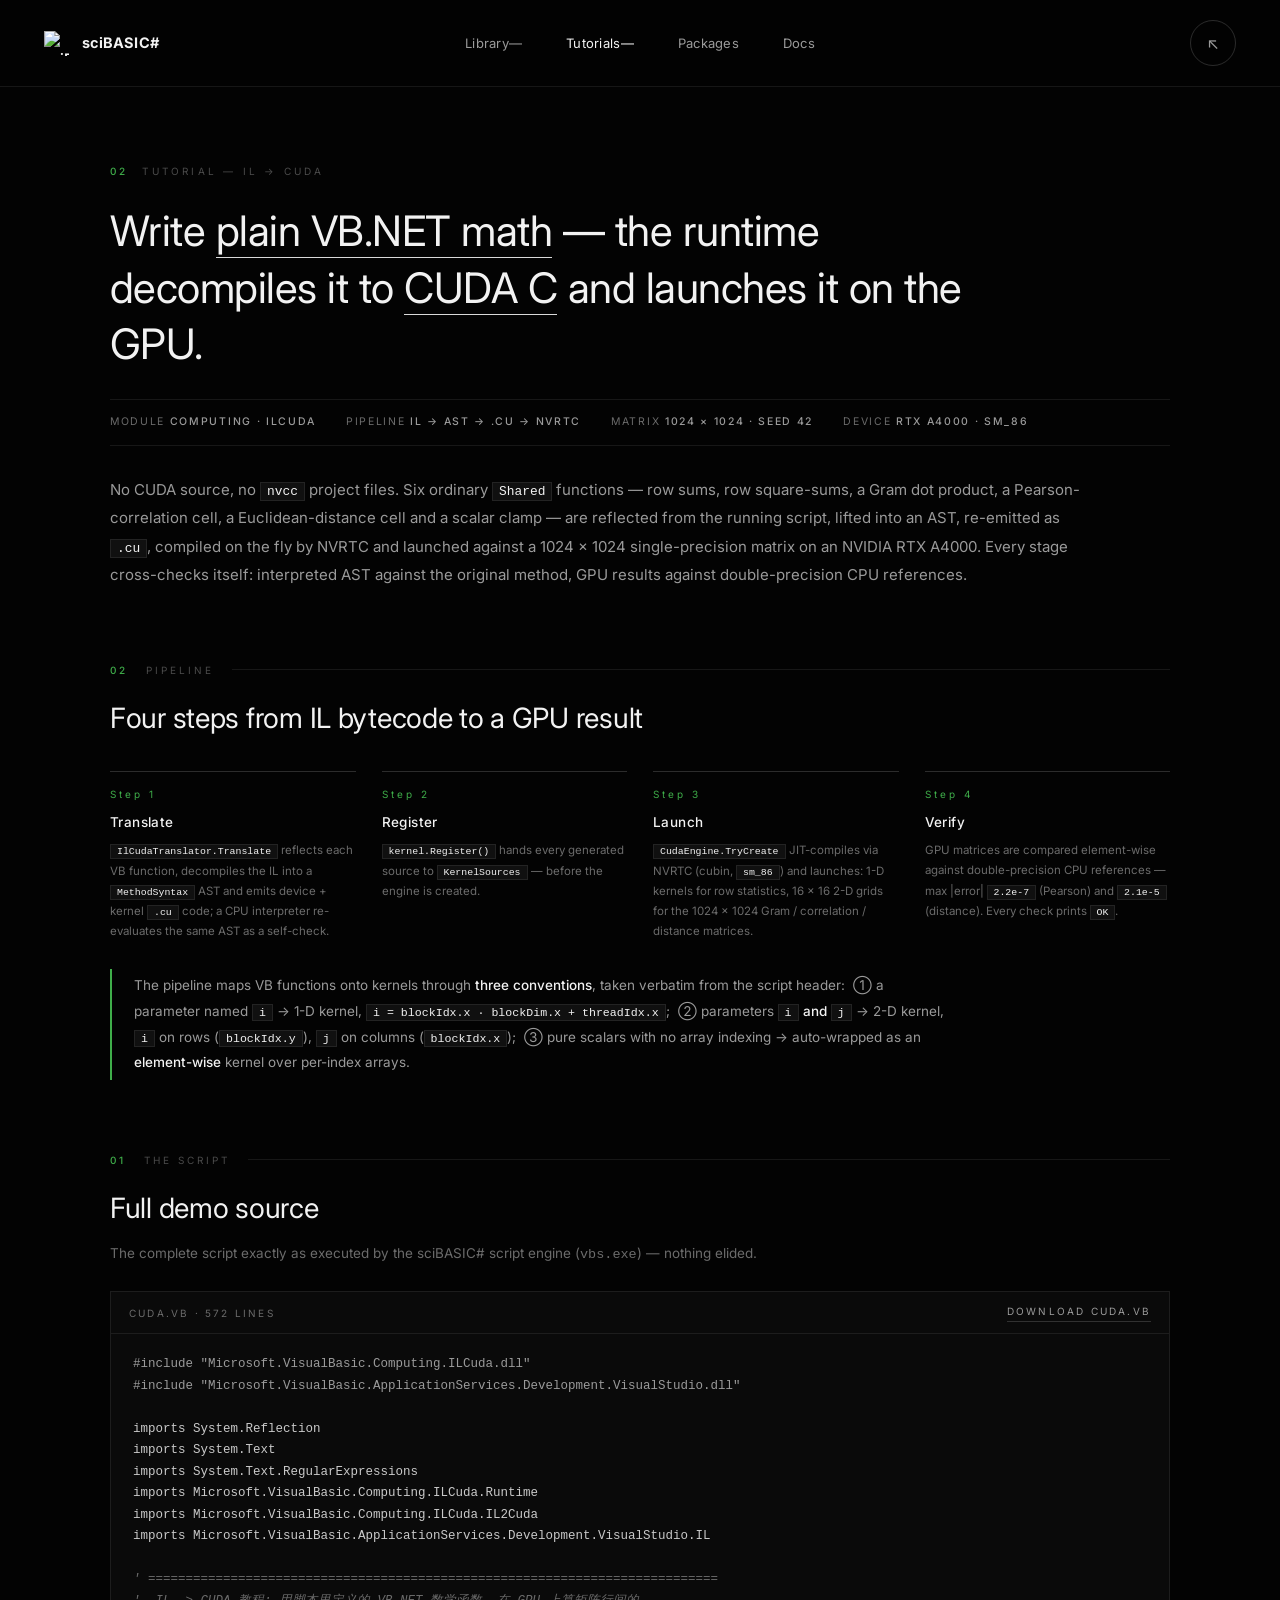
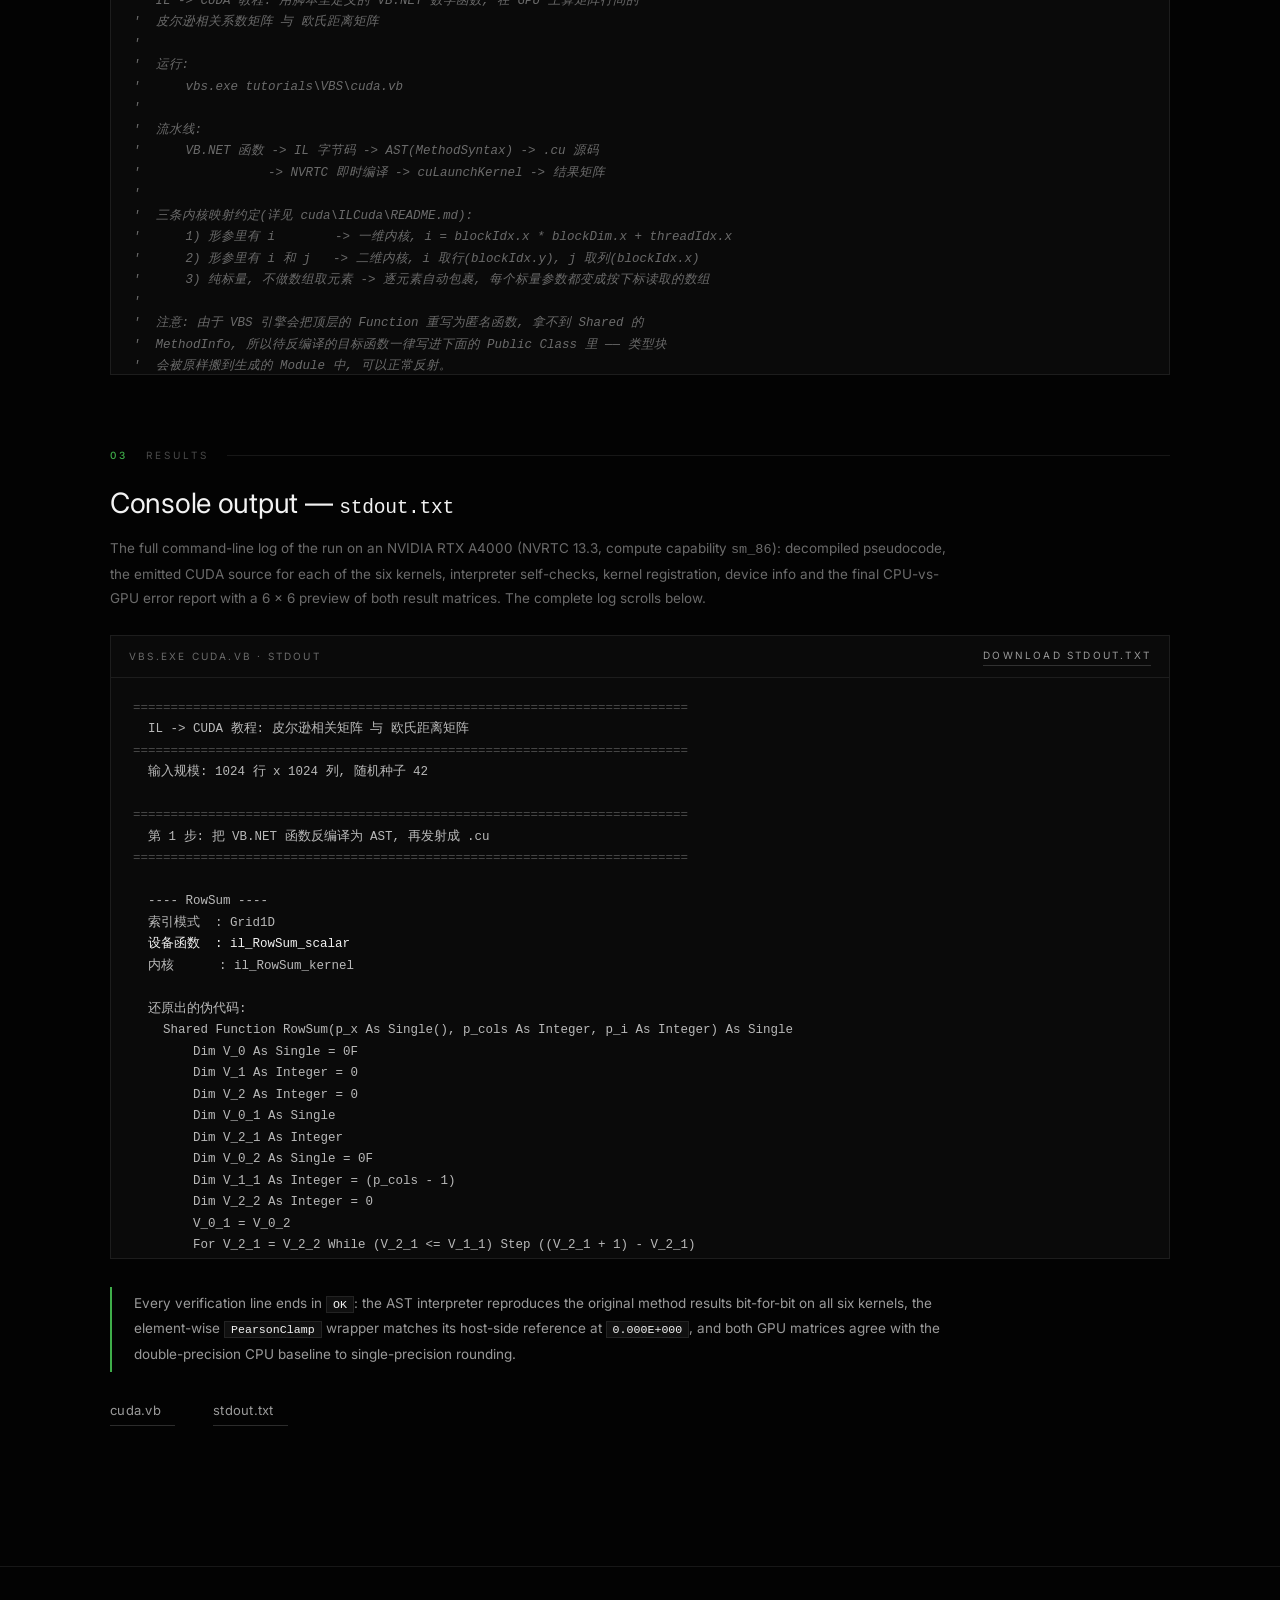
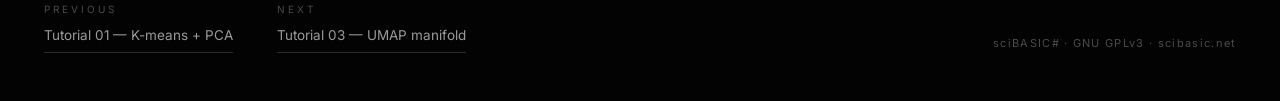
==== commit 59105255: "add package release page" ====
--- a/demo-cuda.html
+++ b/demo-cuda.html
@@ -182,6 +182,24 @@
     .sec-label::after { content: ''; flex: 1; height: 1px; background: var(--hairline2); }
 
     .sec-label b { color: var(--green); font-weight: 500; }
+    .sec-p { color: var(--ink-dim); font-size: 14px; line-height: 1.8; margin: 18px 0 0; max-width: 62em; }
+    .inl { color: var(--ink); text-decoration: none; border-bottom: 1px solid var(--hairline);
+      transition: color .2s, border-color .2s; }
+    .inl:hover { color: var(--green); border-color: var(--green); }
+    .step p code, .note code { overflow-wrap: anywhere; }
+    .go { margin-top: 56px; border: 1px solid var(--hairline); padding: 32px 38px; display: flex;
+      justify-content: space-between; align-items: center; gap: 24px; flex-wrap: wrap; text-decoration: none;
+      transition: border-color .25s, background .25s; }
+    .go:hover { border-color: rgba(255, 255, 255, .45); background: #0a0a0a; }
+    .go .t { font-size: clamp(19px, 2.4vw, 30px); font-weight: 400; color: var(--ink); letter-spacing: -.01em; }
+    .go .t em { font-style: normal; border-bottom: 1px solid rgba(255, 255, 255, .85); padding-bottom: 1px; }
+    .go .s { display: block; margin-top: 10px; font-size: 12.5px; color: var(--ink-faint); letter-spacing: .02em; }
+    .go .arr { font-size: 24px; color: var(--green); transition: transform .25s; }
+    .go:hover .arr { transform: translateX(6px); }
+    h2.sub { margin-top: 46px; }
+    table td.doc { font-family: var(--sans); font-size: 12.5px; line-height: 1.75; color: var(--ink-dim); }
+    table td.word { font-family: var(--sans); font-size: 12.5px; color: var(--ink-dim); }
+    table td.wn { white-space: nowrap; }
 
     h2 {
       font-size: clamp(20px, 2.2vw, 28px);
@@ -374,6 +392,7 @@
     <nav class="topnav">
       <a href="https://github.com/xieguigang/sciBASIC" target="_blank" rel="noopener">Library&mdash;</a>
       <a href="demo-kmeans.html" class="on">Tutorials&mdash;</a>
+      <a href="https://nuget.scibasic.net/" target="_blank" rel="noopener" class="">Packages</a>
       <a href="https://github.com/xieguigang/sciBASIC/tree/master/docs" target="_blank" rel="noopener">Docs</a>
     </nav>
     <a class="home-btn" href="./" aria-label="Back to home" title="Back to home">&#8598;</a>
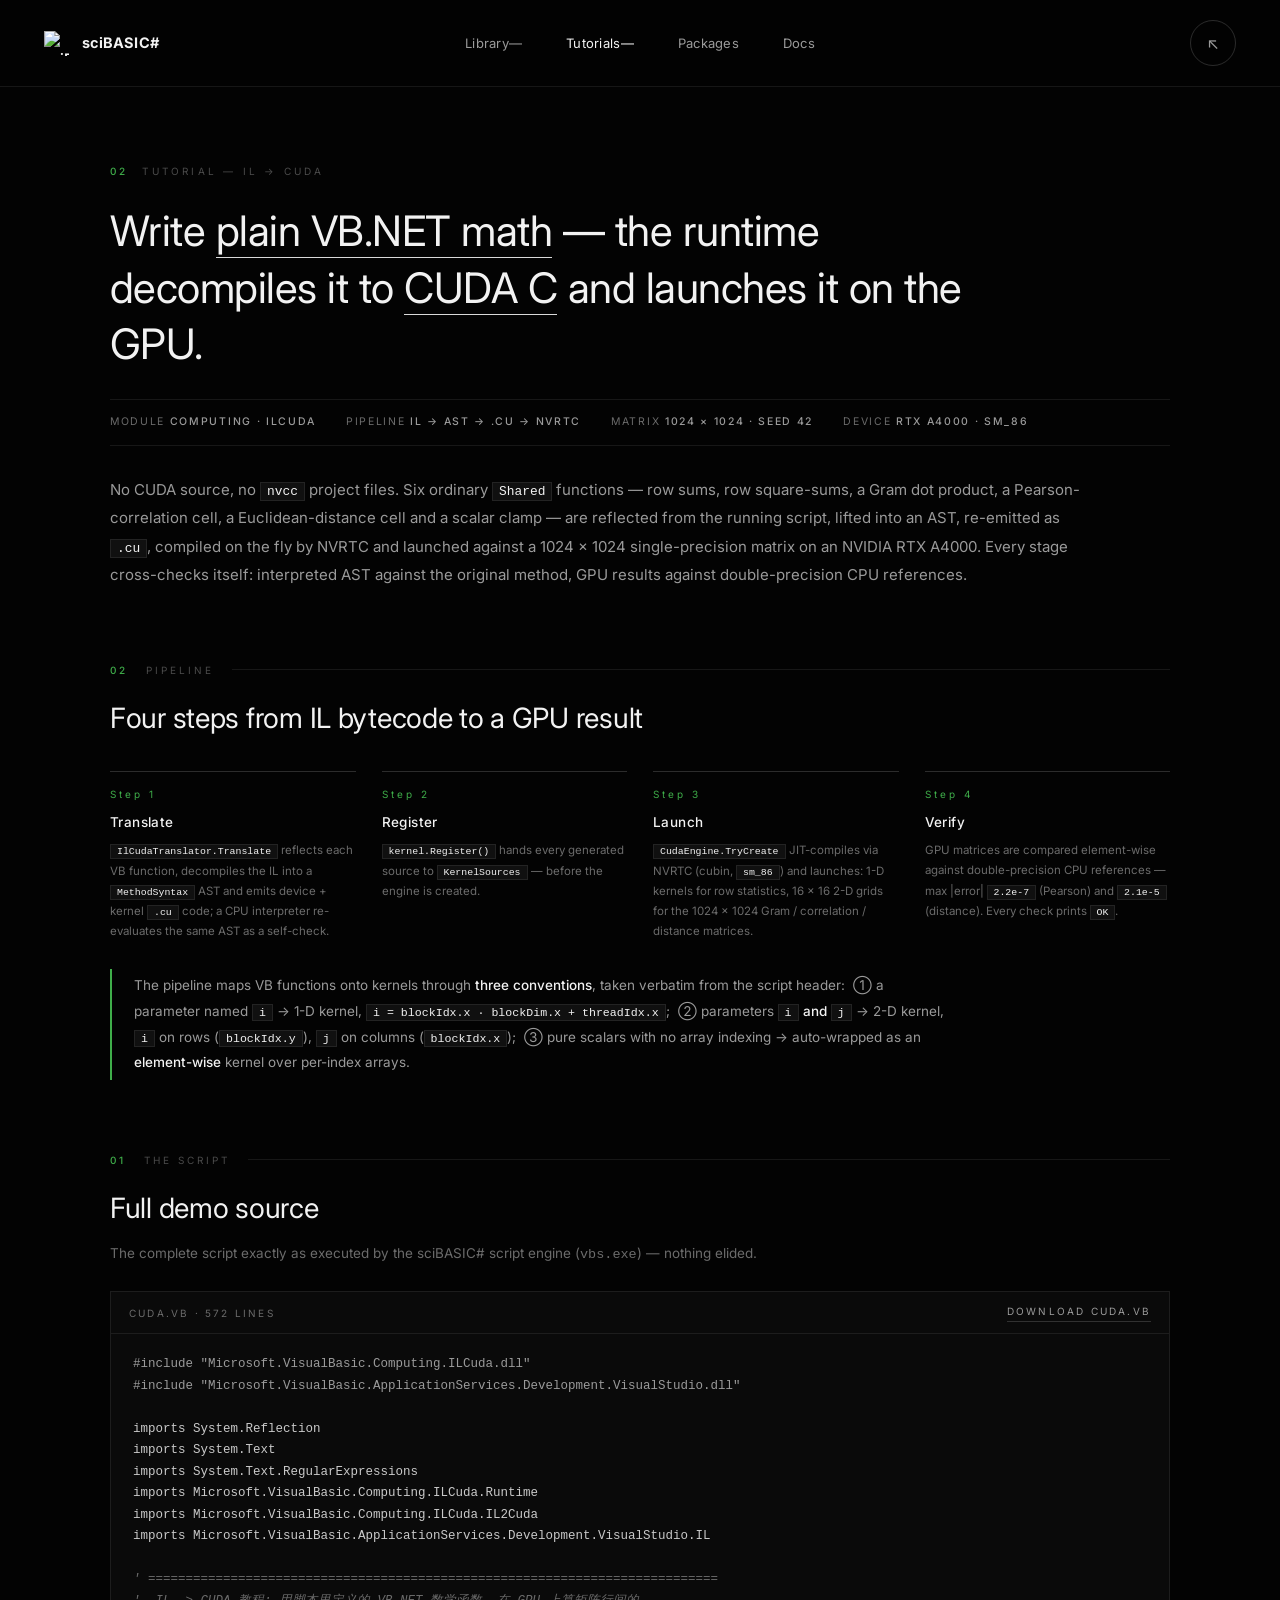
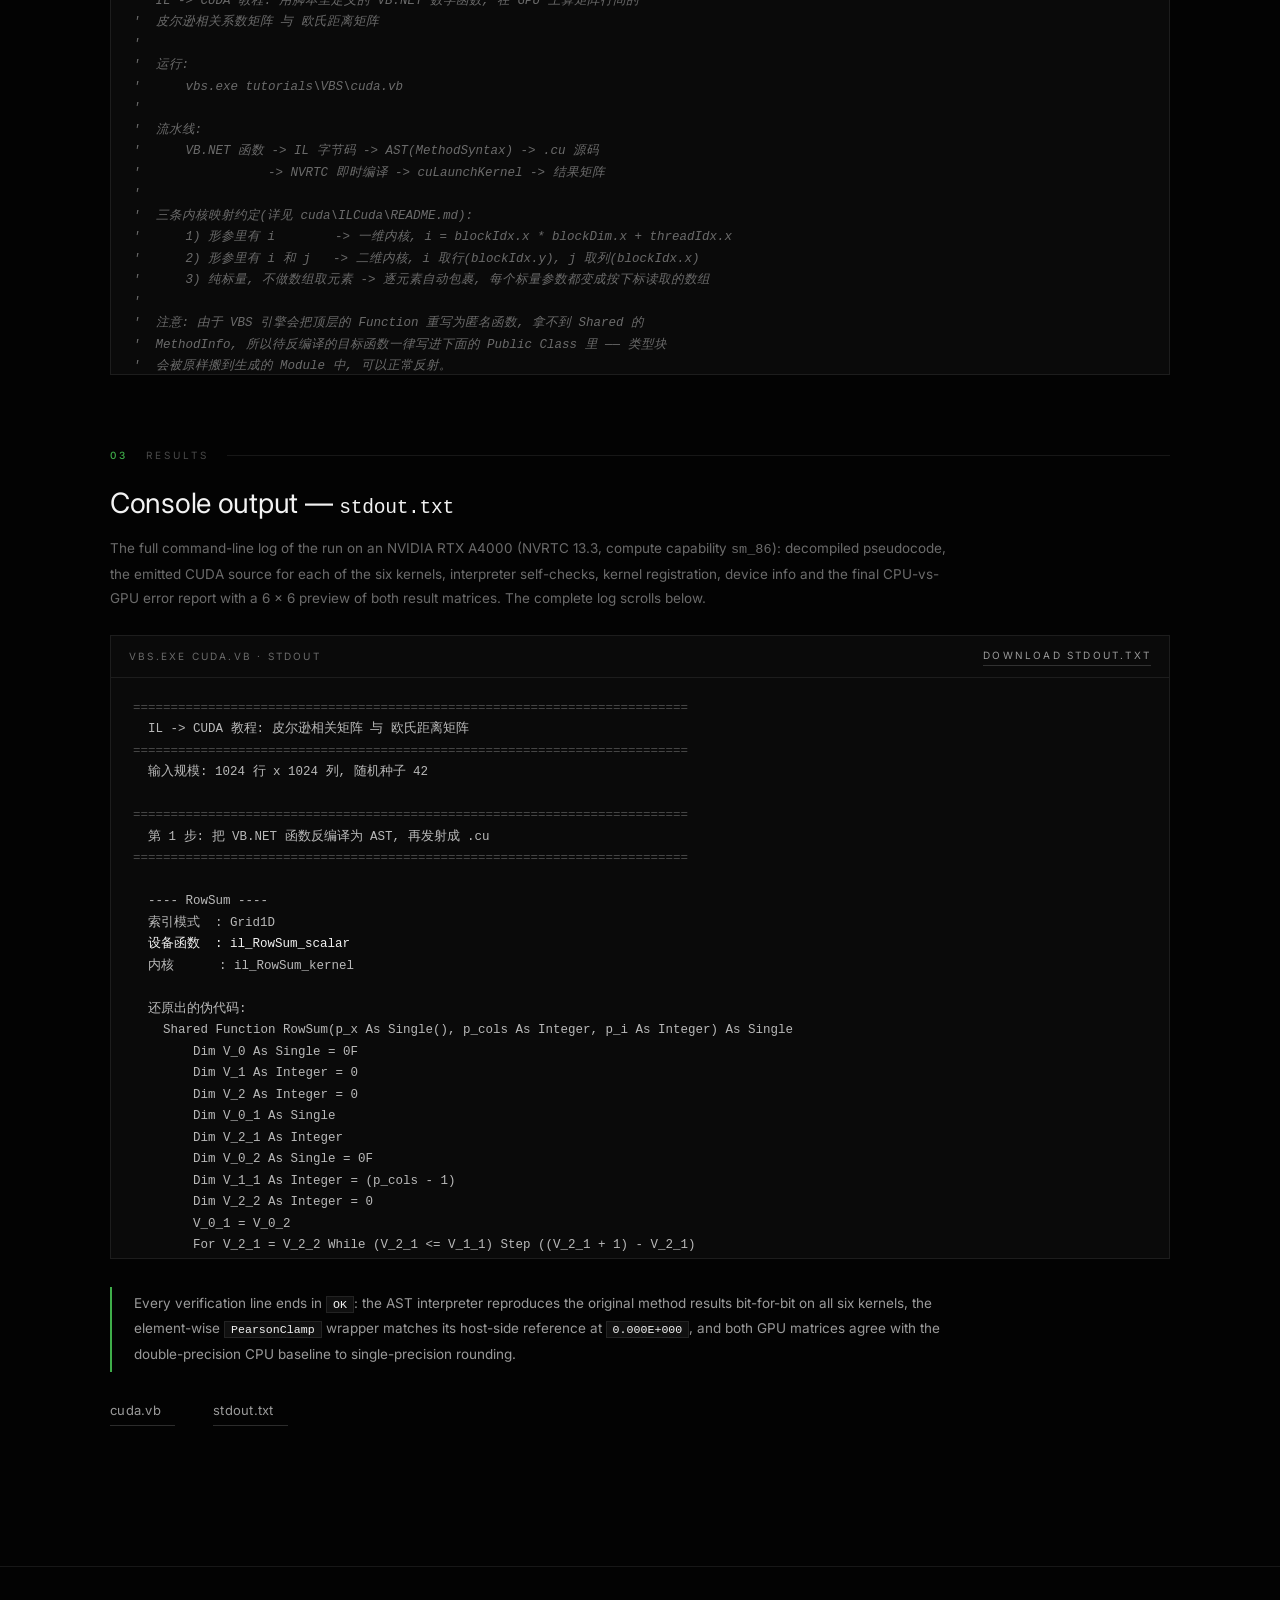
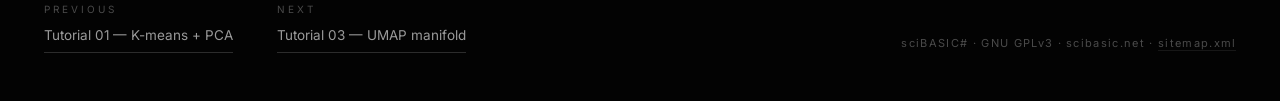
==== commit 2c39db77: "fix of the url link" ====
--- a/demo-cuda.html
+++ b/demo-cuda.html
@@ -379,6 +379,9 @@
     .pn a span { display: block; font-size: 10px; letter-spacing: .3em; text-transform: uppercase; color: var(--ink-ghost); margin-bottom: 8px; }
 
     .legal { font-size: 11px; letter-spacing: .12em; color: var(--ink-ghost); }
+    .legal a { color: inherit; text-decoration: none; border-bottom: 1px solid var(--hairline2);
+      transition: color .2s, border-color .2s; }
+    .legal a:hover { color: var(--ink-faint); border-color: rgba(255, 255, 255, .4); }
 </style>
 </head>
 
@@ -392,7 +395,7 @@
     <nav class="topnav">
       <a href="https://github.com/xieguigang/sciBASIC" target="_blank" rel="noopener">Library&mdash;</a>
       <a href="demo-kmeans.html" class="on">Tutorials&mdash;</a>
-      <a href="https://nuget.scibasic.net/" target="_blank" rel="noopener" class="">Packages</a>
+      <a href="packages.html" class="">Packages</a>
       <a href="https://github.com/xieguigang/sciBASIC/tree/master/docs" target="_blank" rel="noopener">Docs</a>
     </nav>
     <a class="home-btn" href="./" aria-label="Back to home" title="Back to home">&#8598;</a>
@@ -1519,7 +1522,8 @@
       <a href="demo-kmeans.html"><span>Previous</span>Tutorial 01 &mdash; K-means + PCA</a>
       <a href="demo-mnist.html"><span>Next</span>Tutorial 03 &mdash; UMAP manifold</a>
     </div>
-    <div class="legal">sciBASIC# &middot; GNU GPLv3 &middot; scibasic.net</div>
+    <div class="legal">sciBASIC# &middot; GNU GPLv3 &middot; scibasic.net &middot; <a
+        href="https://scibasic.net/sitemap.xml">sitemap.xml</a></div>
   </footer>
 
   <script>
